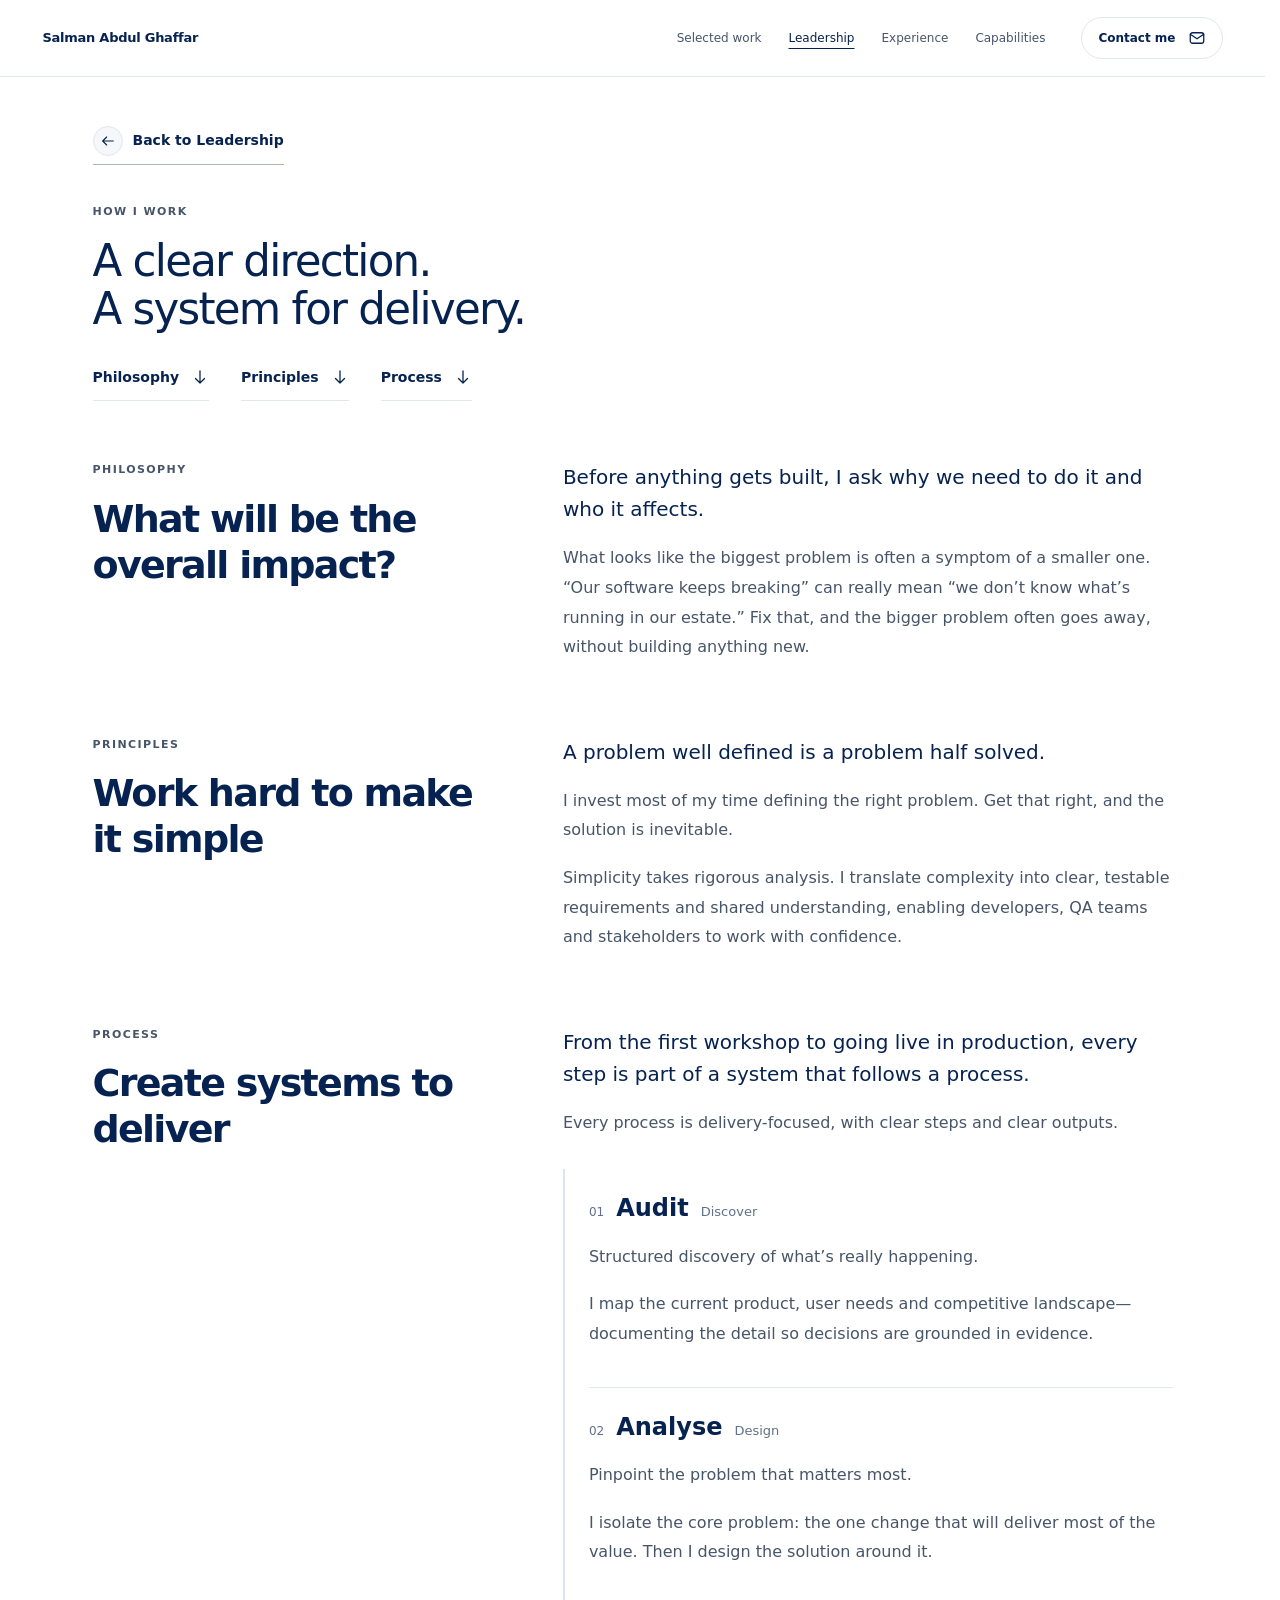
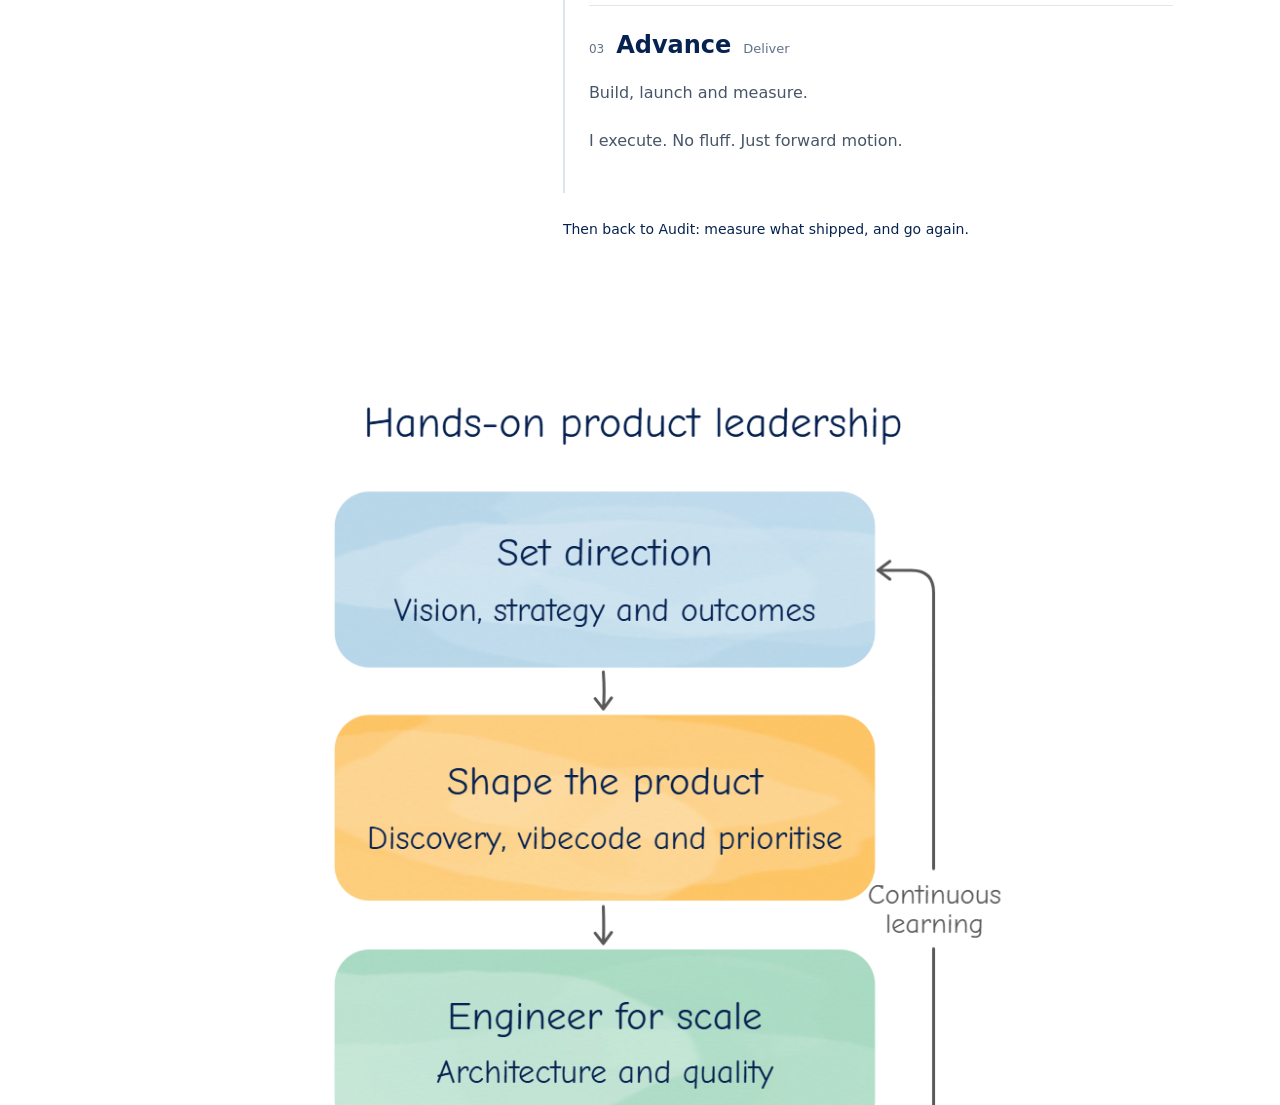
==== approach.html @ e0cc56e5 "Update shared capability diagram to approved Comic Neue Regular" ====
<!doctype html>
<html lang="en"><head>
<meta charset="utf-8"><meta name="viewport" content="width=device-width, initial-scale=1">
<title>My approach — Salman Abdul Ghaffar</title><meta name="description" content="My philosophy, principles and process for defining the right problem, making complexity clear and delivering products that work.">
<link rel="canonical" href="https://salman.prodmap.co.uk/approach.html">
<link rel="icon" href="assets/favicon.svg" type="image/svg+xml">
<meta property="og:type" content="website"><meta property="og:site_name" content="Salman Abdul Ghaffar">
<meta property="og:title" content="My approach — Salman Abdul Ghaffar"><meta property="og:description" content="My philosophy, principles and process for defining the right problem, making complexity clear and delivering products that work."><meta property="og:url" content="https://salman.prodmap.co.uk/approach.html">
<meta property="og:image" content="https://salman.prodmap.co.uk/assets/og-image.png"><meta property="og:image:alt" content="Salman Abdul Ghaffar — Product leadership">
<meta name="twitter:card" content="summary_large_image"><meta name="twitter:title" content="My approach — Salman Abdul Ghaffar"><meta name="twitter:description" content="My philosophy, principles and process for defining the right problem, making complexity clear and delivering products that work."><meta name="twitter:image" content="https://salman.prodmap.co.uk/assets/og-image.png">

<link rel="stylesheet" href="assets/styles.css"><link rel="stylesheet" href="assets/approach.css"><link rel="stylesheet" href="assets/simplify-89abace27ddd.css">
</head><body data-page="approach" data-prerendered="true">
<a class="skip-link" href="#main-content">Skip to content</a><aside class="rail" aria-label="Site navigation"><div class="header-inner"><a class="identity" href="index.html#top" aria-label="Salman Abdul Ghaffar, home"><span class="identity-name">Salman Abdul Ghaffar</span></a><nav aria-label="Main navigation"><a href="index.html#work" >Selected work</a><a href="index.html#approach" aria-current="page">Leadership</a><a href="index.html#changelog">Experience</a><a href="specs.html" >Capabilities</a></nav><a class="header-contact" href="index.html#contact">Contact me <svg class="action-icon" viewBox="0 0 24 24" fill="none" stroke="currentColor" stroke-width="1.7" stroke-linecap="round" stroke-linejoin="round" aria-hidden="true" focusable="false"><rect x="3" y="5" width="18" height="14" rx="3"/><path d="m3 7 9 6 9-6"/></svg></a><button class="menu-toggle" aria-label="Open navigation" aria-expanded="false" aria-controls="mobile-menu"><span></span><span></span></button></div><nav id="mobile-menu" class="mobile-menu" aria-label="Mobile navigation" hidden><a href="index.html#work">Selected work</a><a href="index.html#approach" aria-current="page">Leadership</a><a href="index.html#changelog">Experience</a><a href="specs.html">Capabilities</a><a href="index.html#contact">Contact</a></nav></aside>
<main id="main-content" tabindex="-1"><section class="approach-intro approach-redesign"><div class="wrap"><a class="quiet-link back-navigation" href="index.html#approach"><svg class="action-icon" viewBox="0 0 24 24" fill="none" stroke="currentColor" stroke-width="1.7" stroke-linecap="round" stroke-linejoin="round" aria-hidden="true" focusable="false"><path d="M20 12H4m6-6-6 6 6 6"/></svg> Back to Leadership</a><p class="section-label">How I work</p><h1>A clear direction.<br>A system for delivery.</h1><nav class="approach-contents" aria-label="My approach sections"><a href="#approach-philosophy">Philosophy <svg class="action-icon" viewBox="0 0 24 24" fill="none" stroke="currentColor" stroke-width="1.7" stroke-linecap="round" stroke-linejoin="round" aria-hidden="true" focusable="false"><path d="M12 4v16m-6-6 6 6 6-6"/></svg></a><a href="#approach-principles">Principles <svg class="action-icon" viewBox="0 0 24 24" fill="none" stroke="currentColor" stroke-width="1.7" stroke-linecap="round" stroke-linejoin="round" aria-hidden="true" focusable="false"><path d="M12 4v16m-6-6 6 6 6-6"/></svg></a><a href="#approach-process">Process <svg class="action-icon" viewBox="0 0 24 24" fill="none" stroke="currentColor" stroke-width="1.7" stroke-linecap="round" stroke-linejoin="round" aria-hidden="true" focusable="false"><path d="M12 4v16m-6-6 6 6 6-6"/></svg></a></nav></div></section><section class="approach-chapter" id="approach-philosophy"><div class="wrap approach-chapter-layout"><header><p class="section-label">Philosophy</p><h2>What will be the overall impact?</h2></header><div class="approach-chapter-copy"><p class="approach-chapter-lead">Before anything gets built, I ask why we need to do it and who it affects.</p><p>What looks like the biggest problem is often a symptom of a smaller one. “Our software keeps breaking” can really mean “we don’t know what’s running in our estate.” Fix that, and the bigger problem often goes away, without building anything new.</p></div></div></section><section class="approach-chapter" id="approach-principles"><div class="wrap approach-chapter-layout"><header><p class="section-label">Principles</p><h2>Work hard to make it simple</h2></header><div class="approach-chapter-copy"><p class="approach-chapter-lead">A problem well defined is a problem half solved.</p><p>I invest most of my time defining the right problem. Get that right, and the solution is inevitable.</p><p>Simplicity takes rigorous analysis. I translate complexity into clear, testable requirements and shared understanding, enabling developers, QA teams and stakeholders to work with confidence.</p></div></div></section><section class="approach-chapter" id="approach-process"><div class="wrap approach-chapter-layout"><header><p class="section-label">Process</p><h2>Create systems to deliver</h2></header><div class="approach-chapter-copy"><p class="approach-chapter-lead">From the first workshop to going live in production, every step is part of a system that follows a process.</p><p>Every process is delivery-focused, with clear steps and clear outputs.</p><div class="approach-delivery-stages"><article><div class="approach-stage-heading"><span>01</span><h3>Audit</h3><small>Discover</small></div><p>Structured discovery of what’s really happening.</p><p>I map the current product, user needs and competitive landscape—documenting the detail so decisions are grounded in evidence.</p></article><article><div class="approach-stage-heading"><span>02</span><h3>Analyse</h3><small>Design</small></div><p>Pinpoint the problem that matters most.</p><p>I isolate the core problem: the one change that will deliver most of the value. Then I design the solution around it.</p></article><article><div class="approach-stage-heading"><span>03</span><h3>Advance</h3><small>Deliver</small></div><p>Build, launch and measure.</p><p>I execute. No fluff. Just forward motion.</p></article></div><p class="approach-feedback">Then back to Audit: measure what shipped, and go again.</p></div><figure class="approach-process-visual"><button type="button" class="diagram-zoom-trigger" aria-haspopup="dialog" aria-controls="leadership-diagram-dialog" aria-label="Enlarge the product leadership diagram"><picture><source media="(max-width:640px)" srcset="assets/approach-process-mobile-approved-390-v005.png" width="780" height="1170"><img src="assets/approach-process-desktop-comic-neue-regular-v003.png" width="2200" height="1080" alt="Hands-on product leadership: set direction, shape the product, engineer for scale, deliver and evolve, with continuous learning. Responsible AI underpins every stage; human-led."></picture></button><figcaption class="diagram-zoom-hint"><svg viewBox="0 0 24 24" width="16" height="16" fill="none" stroke="currentColor" stroke-width="1.6" aria-hidden="true"><path d="M8 3H3v5m13-5h5v5M3 16v5h5m13-5v5h-5M3 3l6 6m12-6-6 6M3 21l6-6m12 6-6-6"/></svg> Click to enlarge</figcaption></figure><dialog id="leadership-diagram-dialog" class="diagram-dialog" aria-labelledby="leadership-diagram-title"><div class="diagram-dialog-heading"><h2 id="leadership-diagram-title">Hands-on product leadership</h2><button type="button" class="diagram-dialog-close" aria-label="Close enlarged diagram" autofocus>×</button></div><picture><source media="(max-width:640px)" srcset="assets/approach-process-mobile-approved-390-v005.png" width="780" height="1170"><img src="assets/approach-process-desktop-comic-neue-regular-v003.png" width="2200" height="1080" alt="Hands-on product leadership: set direction, shape the product, engineer for scale, deliver and evolve, with continuous learning. Responsible AI underpins every stage; human-led."></picture><a class="diagram-download-link" href="assets/approach-process-desktop-comic-neue-regular-v003.png" target="_blank" rel="noopener">Open original image</a></dialog></div></section><section class="approach-evidence"><div class="wrap"><div><p class="section-label">In practice</p><h2>See the decisions.<br>And what changed.</h2></div><a class="btn btn-primary" href="cases.html">Explore the case studies</a></div></section><footer><span>© 2026 Salman Abdul Ghaffar</span><a href="https://www.linkedin.com/in/pmsalman/" target="_blank" rel="noopener">LinkedIn <svg class="action-icon" viewBox="0 0 24 24" fill="none" stroke="currentColor" stroke-width="1.7" stroke-linecap="round" stroke-linejoin="round" aria-hidden="true" focusable="false"><rect x="3" y="3" width="18" height="18" rx="3"/><path d="M7 10v7m0-10v.01M11 17v-7m0 3c0-4 6-4 6 0v4"/></svg></a></footer></main><noscript><style>.reveal{opacity:1!important;transform:none!important}.career-group[hidden]{display:block!important}.career-journey-interactive button,.menu-toggle,.cs2-toggle{display:none!important}.mobile-menu[hidden]{display:block!important}</style></noscript>
<script src="content/site.js"></script><script src="assets/site-c812ef7bd107.js"></script>
</body></html>
---- assets/styles.css ----
:root{
  --bg:#FFFFFF;
  --ink:#062251;
  --brand:#043382;
  --accent:#00E676;
  --muted:#475569;
  --line:#E5E7EB;
  --soft:#F5F7FB;
  --rail:260px;
  --display:'Bricolage Grotesque', system-ui, sans-serif;
  --body:'Inter', system-ui, sans-serif;
  --mono:'JetBrains Mono', ui-monospace, monospace;
}
*{box-sizing:border-box;margin:0;padding:0}
html{scroll-behavior:smooth}
body{background:var(--bg);color:var(--ink);font-family:var(--body);font-size:16px;line-height:1.6;-webkit-font-smoothing:antialiased}
a{color:inherit;text-decoration:none}
img{max-width:100%;display:block}
.mono{font-family:var(--body);font-size:13px;font-weight:500;letter-spacing:0}   /* 2026-10-09: no code font / capitals outside numbers */

/* ---------- Rail ---------- */
.rail{position:fixed;inset:0 auto 0 0;width:var(--rail);border-right:1px solid var(--line);padding:28px 24px;display:flex;flex-direction:column;gap:28px;background:var(--bg);z-index:20}
.brand{display:flex;flex-direction:column;align-items:flex-start}
.brand-bar{display:block;width:24px;height:3px;border-radius:2px;background:var(--accent);margin-bottom:14px}
.brand-name b{display:block;font-family:var(--display);font-size:26px;font-weight:800;line-height:1.02;letter-spacing:-.02em;color:var(--ink)}
.brand-title{display:block;font-size:13px;color:var(--muted);margin-top:10px;white-space:nowrap}
.status{display:flex;align-items:flex-start;gap:8px;font-size:13px;font-weight:500;line-height:1.35;padding:8px 12px;border-radius:12px;background:#E9FFF3;color:#05603A}
.status .dot{flex:none;margin-top:5px}
.dot{width:8px;height:8px;border-radius:50%;background:var(--accent);box-shadow:0 0 0 0 rgba(0,230,118,.6);animation:pulse 2s infinite}
@keyframes pulse{70%{box-shadow:0 0 0 8px rgba(0,230,118,0)}100%{box-shadow:0 0 0 0 rgba(0,230,118,0)}}
.nav{list-style:none;display:flex;flex-direction:column;gap:2px}
.nav a{display:flex;align-items:center;gap:12px;padding:9px 12px;border-radius:10px;color:var(--muted);font-size:14px;font-weight:500;transition:background .2s,color .2s}
.nav a .n{font-family:var(--mono);font-size:11px;color:#94A3B8}
.nav a:hover{background:var(--soft);color:var(--ink)}
.nav a.active{background:var(--ink);color:#fff}
.nav a.active .n{color:var(--accent)}
.rail-foot{margin-top:auto;display:flex;flex-direction:column;gap:14px}
.socials{display:flex;gap:8px}
.socials a{width:36px;height:36px;border:1px solid var(--line);border-radius:10px;display:grid;place-items:center;font-size:12px;font-weight:600;color:var(--muted);transition:.2s}
.socials a:hover{border-color:var(--brand);color:var(--brand)}
.btn{display:inline-flex;align-items:center;justify-content:center;gap:8px;padding:12px 20px;border-radius:12px;font-weight:600;font-size:15px;transition:transform .15s,background .2s,box-shadow .2s;cursor:pointer;border:0;font-family:inherit}
.btn:active{transform:scale(.98)}
.btn-primary{background:var(--brand);color:#fff}
.btn-primary:hover{background:var(--ink)}
.btn-ghost{border:1px solid var(--line);color:var(--ink);background:#fff}
.btn-ghost:hover{border-color:var(--ink)}
.btn-accent{background:var(--accent);color:var(--ink)}
.btn-accent:hover{box-shadow:0 8px 24px rgba(0,230,118,.35)}

/* ---------- Main ---------- */
main{margin-left:var(--rail)}
section{padding:96px clamp(20px,6vw,88px);border-bottom:1px solid var(--line)}
.wrap{max-width:1080px;margin:0 auto}
.eyebrow{display:flex;align-items:center;gap:10px;color:var(--brand);margin-bottom:16px}
.eyebrow::before{content:"";width:24px;height:2px;background:var(--accent)}
h2{font-family:var(--display);font-weight:700;font-size:clamp(32px,4.2vw,52px);line-height:1.05;letter-spacing:-.02em;max-width:18ch}
.lede{color:var(--muted);font-size:18px;max-width:58ch;margin-top:16px}
.hl{background:linear-gradient(var(--accent),var(--accent)) left bottom/100% 4px no-repeat;padding-bottom:2px}
.tags{display:flex;gap:6px;flex-wrap:wrap}
.tags span{font-size:12px;padding:4px 10px;border-radius:999px;background:var(--soft);color:var(--brand);font-weight:500}

/* ---------- Intro ---------- */
.hero{padding-top:72px;padding-bottom:48px;position:relative;overflow:hidden}
.hero + section{padding-top:64px}
.hero-grid{position:relative;display:grid;grid-template-columns:1.25fr 1fr;gap:56px;align-items:center}
.release{display:inline-flex;align-items:center;gap:10px;border:1px solid var(--line);background:#fff;border-radius:999px;padding:6px 14px 6px 6px;font-size:13px;color:var(--muted);margin-bottom:28px}
.release .tag{background:var(--ink);color:var(--accent);font-family:var(--mono);font-size:11px;padding:3px 8px;border-radius:999px}
.focus{display:flex;flex-wrap:wrap;gap:6px 0;color:var(--brand);margin-bottom:20px;font-family:var(--body);font-size:15px;font-weight:500;letter-spacing:0;text-transform:none}
.focus span:not(:last-child)::after{content:"·";margin:0 10px;color:var(--accent);font-weight:700}
.hero h1{font-family:var(--display);font-weight:600;font-size:clamp(30px,3.4vw,46px);line-height:1.12;letter-spacing:-.02em}
.hero-link{font-weight:600;font-size:16px;color:var(--brand);border-bottom:2px solid var(--accent);padding-bottom:3px;transition:color .2s}
.hero-link:hover{color:var(--ink)}
.hero h1 .soft{color:var(--brand)}
.hero p.sub{font-size:19px;color:var(--muted);margin:24px 0 24px;max-width:46ch}
.hero .tags{margin-bottom:32px}
.cta-row{display:flex;gap:12px;flex-wrap:wrap}

.spec{background:#fff;border:1px solid var(--line);border-radius:20px;box-shadow:0 24px 60px -24px rgba(6,34,81,.25);position:relative}
.spec-top{border-radius:20px 20px 0 0;display:flex;align-items:center;gap:6px;padding:12px 16px;border-bottom:1px solid var(--line);background:var(--soft)}
.spec-top i{width:10px;height:10px;border-radius:50%;background:#CBD5E1}
.spec-top span{margin-left:10px;color:var(--muted)}
.spec-photo{height:220px;background:repeating-linear-gradient(135deg,#EEF2F8 0 12px,#F7F9FC 12px 24px);display:grid;place-items:center;color:#94A3B8;font-size:13px;overflow:hidden}
.spec-photo{position:relative}
.spec-photo img{position:absolute;inset:0;width:100%;height:100%;object-fit:cover;object-position:center 22%}
.spec dl{padding:8px 20px 4px}
.spec dl div{display:grid;grid-template-columns:110px 1fr;gap:12px;padding:11px 0;border-bottom:1px dashed var(--line);font-size:14px}
.spec dl div:last-child{border:0}
.spec dt{color:var(--muted)}
.spec dd{font-weight:500}
.hero-main h1{max-width:22ch}
.kpi-row{display:grid;grid-template-columns:repeat(4,1fr);margin-top:48px;border-top:1px solid var(--line);border-bottom:1px solid var(--line)}
.kpi{padding:26px 24px 24px}
.kpi:first-child{padding-left:0}
.kpi+.kpi{border-left:1px solid var(--line)}
.kpi b{display:block;font-family:var(--display);font-size:42px;font-weight:600;line-height:1;letter-spacing:-.02em;margin-bottom:8px}
.kpi span{font-size:14px;color:var(--muted);line-height:1.35;display:block;max-width:20ch}
a.kpi{display:block;color:inherit;text-decoration:none;transition:background .2s}
a.kpi b{transition:color .2s}
a.kpi:hover b,a.kpi:focus-visible b{color:var(--brand)}
@media (max-width:860px){
  .kpi-row{grid-template-columns:1fr 1fr}
  .kpi,.kpi:first-child{padding:22px 16px}
  .kpi+.kpi{border-left:0}
  .kpi:nth-child(2n){border-left:1px solid var(--line)}
  .kpi:nth-child(n+3){border-top:1px solid var(--line)}
}
.sticky-note{position:absolute;right:-14px;top:-84px;transform:rotate(4deg);background:var(--accent);color:var(--ink);padding:12px 14px;border-radius:6px;width:170px;font-size:13px;font-weight:500;line-height:1.35;box-shadow:0 10px 24px -8px rgba(6,34,81,.35)}
.sticky-note small{display:block;font-family:var(--mono);font-size:10px;letter-spacing:.06em;text-transform:uppercase;margin-bottom:4px;opacity:.75}

.logos{position:relative;margin-top:72px;padding-top:28px;border-top:1px solid var(--line);display:flex;align-items:baseline;gap:28px;flex-wrap:wrap}
.logos .mono{color:var(--muted);white-space:nowrap}
.track{display:flex;flex-wrap:wrap;gap:12px 36px}
.track span{font-family:var(--display);font-weight:600;font-size:19px;color:#94A3B8;white-space:nowrap}
@keyframes scroll{to{transform:translateX(-50%)}}

/* ---------- Case cards ---------- */
.cases{display:grid;grid-template-columns:repeat(2,1fr);gap:20px;margin-top:48px}
.case{border:1px solid var(--line);border-radius:20px;padding:28px;background:#fff;display:flex;flex-direction:column;gap:16px;transition:transform .25s,box-shadow .25s,border-color .25s;position:relative}
.case:hover{transform:translateY(-4px);box-shadow:0 24px 48px -28px rgba(6,34,81,.35);border-color:#CBD5E1}
.case.feature{grid-column:1 / -1;display:grid;grid-template-columns:1.1fr 1fr;gap:40px}
.case h3{font-family:var(--display);font-size:26px;line-height:1.15;letter-spacing:-.01em}
.case.feature h3{font-size:34px}
.case p{color:var(--muted);font-size:15px}
.meta{color:var(--muted)}
.pbo{display:grid;gap:10px;font-size:14px}
.pbo div{display:grid;grid-template-columns:76px 1fr;gap:10px}
.pbo b{font-size:13px;font-weight:600;color:var(--brand);padding-top:2px}
.metric{display:flex;align-items:baseline;gap:10px;margin-top:auto}
.metric b{font-family:var(--display);font-size:44px;line-height:1;color:var(--brand)}
.feature .metric b{font-size:56px;font-weight:600}
.metric span{font-size:14px;color:var(--muted)}
.chart{background:var(--soft);border-radius:16px;padding:20px;display:flex;flex-direction:column;gap:12px}
.chart .mono{color:var(--muted)}
.chart .metric{margin-top:4px}
.more{font-weight:600;font-size:14px;color:var(--brand);display:inline-flex;gap:6px;align-items:center}
.more::after{content:"→";transition:transform .2s}
.case:hover .more::after{transform:translateX(4px)}
.case .stretch::before{content:"";position:absolute;inset:0;border-radius:20px}

/* ---------- Changelog ---------- */
.log{margin-top:48px}
.entry{display:grid;grid-template-columns:180px 1fr;gap:40px;padding:32px 0;border-top:1px solid var(--line)}
.ver{display:flex;flex-direction:column;gap:6px}
.ver b{font-family:var(--mono);font-size:14px;font-weight:500;background:var(--soft);color:var(--brand);padding:4px 10px;border-radius:8px;width:max-content}
.entry.current .ver b{background:var(--ink);color:var(--accent)}
.ver span{font-size:13px;color:var(--muted)}
.entry h3{font-family:var(--display);font-size:24px;line-height:1.2}
.entry h3 small{font-family:var(--body);font-weight:500;font-size:15px;color:var(--muted)}
.changes{list-style:none;margin-top:14px;display:grid;gap:8px}
.changes li{display:grid;grid-template-columns:88px 1fr;gap:12px;font-size:15px;color:var(--muted)}
.chip{font-size:12px;font-weight:500;padding:3px 8px;border-radius:6px;height:max-content;text-align:center;margin-top:2px}
.c-add{background:#E9FFF3;color:#05603A}
.c-imp{background:#EAF0FB;color:var(--brand)}
.c-fix{background:#FFF4E5;color:#8A4B00}
details.more-changes summary{list-style:none;cursor:pointer;margin-top:10px;font-size:14px;font-weight:600;color:var(--brand);display:inline-flex;align-items:center;gap:6px}
details.more-changes summary::-webkit-details-marker{display:none}
details.more-changes summary::after{content:"+";font-family:var(--mono)}
details.more-changes[open] summary::after{content:"−"}
details.more-changes[open] summary .lbl-more{display:none}
details.more-changes:not([open]) summary .lbl-less{display:none}

.ver .contract{font-size:11px;color:var(--muted);border:1px solid var(--line);border-radius:6px;padding:1px 7px;width:max-content}
.entry-head{display:flex;gap:14px;align-items:center}
.co-logo{width:44px;height:44px;border-radius:10px;border:1px solid var(--line);object-fit:contain;background:#fff;flex:none}
.co-initials{display:grid;place-items:center;font-family:var(--display);font-weight:600;font-size:14px;color:var(--brand);background:var(--soft)}
.entry-head h3{font-size:21px;font-weight:600}
.entry-head .co{display:block;font-size:14px;color:var(--muted);margin-top:2px}
.wins{list-style:disc;padding-left:20px;margin-top:14px;display:grid;gap:6px;color:var(--muted);font-size:15px}
.wins li::marker{color:var(--line)}
.wins li.sub{list-style:none;margin:12px 0 0 -20px;font-weight:600;color:var(--ink)}
.entry .highlight{margin-top:12px;font-size:15px;color:var(--muted);line-height:1.6}
.entry-links{margin-top:12px;display:flex;gap:8px 20px;flex-wrap:wrap;font-size:14px}
.older{margin-top:28px}
.older>summary{list-style:none;cursor:pointer;display:inline-flex}
.older>summary::-webkit-details-marker{display:none}
.older[open] .lbl-more,.older:not([open]) .lbl-less{display:none}
.phase{margin:40px 0 0;font-family:var(--display);font-size:18px;font-weight:600}
.phase b{color:var(--brand);margin-right:6px}

/* ---------- Case study page v2 ---------- */
.cs2-head{padding-top:56px;padding-bottom:40px;border-bottom:0}
.cs2-label{display:inline-block;font-size:13px;font-weight:600;color:var(--brand)}
.cs2-head h1{font-family:var(--display);font-weight:600;font-size:clamp(30px,3.6vw,46px);line-height:1.1;letter-spacing:-.02em;max-width:24ch;margin:12px 0 22px}
.cs2-co{display:flex;align-items:center;gap:14px;margin-bottom:32px}
.cs2-co img{width:48px;height:48px;border-radius:12px;border:1px solid var(--line);object-fit:contain;background:#fff}
.cs2-co b{display:block;font-size:16px}
.cs2-co span{font-size:14px;color:var(--muted)}
.cs2-hero{display:grid;grid-template-columns:repeat(auto-fit,minmax(0,1fr));background:#EEF2FB;border-radius:24px;overflow:hidden}
.cs2-hero div{padding:30px 34px}
.cs2-hero div+div{border-left:1px solid rgba(4,51,130,.15)}
.cs2-hero b{display:block;font-family:var(--display);font-weight:600;font-size:clamp(48px,6vw,76px);line-height:.95;letter-spacing:-.03em;color:var(--brand)}
.cs2-hero p{margin-top:10px;font-size:17px;color:var(--ink)}
.cs2-facts{display:grid;grid-template-columns:repeat(4,1fr);gap:14px;margin-top:14px}
.cs2-facts div{border:1px solid var(--line);border-radius:18px;padding:20px 22px;display:flex;flex-direction:column;gap:6px}
.cs2-facts b{font-family:var(--display);font-weight:600;font-size:26px;line-height:1.1}
.cs2-facts span{font-size:14px;color:var(--muted);line-height:1.4}
.cs2-partners{margin-top:14px;border:1px solid var(--line);border-radius:20px;padding:20px 24px}
.cs2-plist{display:flex;flex-wrap:wrap;gap:14px 32px;margin-top:14px}
.cs2-plist .pp{display:flex;align-items:center;gap:10px}
.cs2-plist img,.cs2-plist i{width:40px;height:40px;border-radius:10px;border:1px solid var(--line);object-fit:contain;background:#fff;display:grid;place-items:center;font-style:normal;font-size:12px;font-weight:700;color:var(--ink)}
.cs2-plist b{font-size:15px;font-weight:600}
.cs2-plist i.rec{background:#EEF2FB;border-color:transparent;color:var(--brand)}
.cs2-plist i.rec .sp-ico{width:20px;height:20px}
.cs2-quote{margin-top:40px;padding:36px 40px;border:1px solid var(--line);border-radius:24px;position:relative}
.cs2-quote::before{content:"“";position:absolute;top:18px;left:36px;font-family:var(--display);font-size:56px;line-height:1;color:var(--brand);opacity:.35}
.cs2-quote blockquote{margin-top:24px;font-family:var(--display);font-weight:500;font-size:clamp(19px,2vw,23px);line-height:1.5;color:var(--ink)}
.cs2-quote figcaption{margin-top:16px;font-size:14px;color:var(--muted)}
.cs2-quote figcaption b{color:var(--ink)}
.cs2-quote figcaption small{font-size:12px}
.cs2-story-sec{padding-top:8px}
.cs2-story-head{display:flex;flex-wrap:wrap;justify-content:space-between;align-items:center;gap:16px}
.cs2-story-head h2{font-size:28px}
.cs2-toggle{min-height:46px;padding:0 20px;border-radius:999px;border:1px solid var(--ink);background:#fff;color:var(--ink);font:600 14px/1 var(--body);cursor:pointer;display:inline-flex;align-items:center;gap:10px;transition:background .15s,color .15s}
.cs2-toggle:hover{background:var(--ink);color:#fff}
.cs2-toggle svg{transition:transform .3s}
.cs2-toggle[aria-expanded="true"] svg{transform:rotate(180deg)}
.cs2-toggle[aria-expanded="true"] .lbl-more,.cs2-toggle[aria-expanded="false"] .lbl-less{display:none}
.cs2-story{display:grid;grid-template-rows:0fr;transition:grid-template-rows .4s ease}
.cs2-story>div{overflow:hidden}
.cs2-story.is-open{grid-template-rows:1fr}
.cs2-steps{padding-top:24px;columns:2;column-gap:16px}
.cs2-step{border:1px solid var(--line);border-radius:22px;padding:26px 28px;display:flex;flex-direction:column;gap:10px;break-inside:avoid;margin-bottom:16px}
.cs2-step.wide{grid-column:1 / -1}
.cs2-ic{width:46px;height:46px;border-radius:50%;background:#EEF2FB;color:var(--brand);display:grid;place-items:center}
.cs2-ic .sp-ico{width:22px;height:22px}
.cs2-step h3{font-family:var(--display);font-size:21px;font-weight:600;margin-top:4px}
.cs2-step p{font-size:16px;line-height:1.65;color:var(--muted)}
.cs2-step .cs-list{font-size:16px}
.cs-table{width:100%;border-collapse:collapse;font-size:15px;margin-top:6px}
.cs-table th{text-align:left;font-size:12.5px;font-weight:600;color:var(--muted);padding:0 0 8px;border-bottom:1px solid var(--line)}
.cs-table td{padding:10px 0;border-bottom:1px solid var(--line);color:var(--ink)}
.cs-table th:last-child,.cs-table td:last-child{text-align:right;white-space:nowrap;padding-left:16px}
.cs-table td:last-child{font-weight:600;color:var(--brand)}
.cs2-step p.cs-note{font-size:13px;line-height:1.5}
@media (max-width:1100px){.cs2-facts{grid-template-columns:repeat(2,1fr)}}
@media (max-width:860px){
  .cs2-hero{grid-template-columns:1fr}
  .cs2-steps{columns:1}
  .cs2-hero div+div{border-left:0;border-top:1px solid rgba(4,51,130,.15)}
  .cs2-hero div{padding:24px 26px}
  .cs2-quote{padding:30px 24px}
}
@media (prefers-reduced-motion:reduce){.cs2-story,.cs2-toggle svg{transition:none}}

/* ---------- Specs page (specs.html) ---------- */
.sp-head{padding-top:64px;padding-bottom:24px;border-bottom:0}
.sp-title{font-family:var(--display);font-weight:600;font-size:clamp(32px,3.6vw,48px);line-height:1.08;letter-spacing:-.02em}
.sp-sec{padding-top:40px;padding-bottom:56px}
.sp-sec.sp-first{padding-top:8px}
.sp-h{font-family:var(--display);font-size:24px;font-weight:600;margin-bottom:24px;display:flex;align-items:baseline;gap:12px;max-width:none}
.sp-intro{color:var(--muted);font-size:16px;margin:-12px 0 24px}
.sp-h small{font-family:var(--body);font-size:14px;font-weight:400;color:var(--muted)}
.sp-ico{width:22px;height:22px;color:var(--brand);flex:none}
/* capability map */
.cap-map{position:relative;display:grid;grid-template-columns:1fr 1fr;gap:16px}
.cap{background:#fff;border:1px solid var(--line);border-radius:18px;padding:26px 28px;min-height:220px}
.cap:nth-child(odd){padding-right:96px}
.cap:nth-child(even){padding-left:96px}
.cap h3{display:flex;align-items:center;gap:10px;font-family:var(--display);font-size:18px;font-weight:600;margin-bottom:14px}
.cap ul{list-style:none;display:grid;gap:7px}
.cap li{font-size:14px;color:var(--muted);line-height:1.45}
.cap-core{position:absolute;left:50%;top:50%;transform:translate(-50%,-50%);width:150px;height:150px;border-radius:50%;background:#fff;border:1px solid var(--line);box-shadow:0 0 0 12px var(--bg);display:grid;place-items:center;text-align:center;padding:16px}
.cap-core span{font-family:var(--display);font-weight:600;font-size:15px;line-height:1.25;color:var(--ink)}
.cap-core span::after{content:"";display:block;width:22px;height:3px;border-radius:2px;background:var(--accent);margin:10px auto 0}
/* tools */
.tool-group{margin-bottom:26px}
.tool-group h3{font-size:14px;font-weight:600;color:var(--muted);margin-bottom:12px}
.tool-grid{display:grid;grid-template-columns:repeat(auto-fill,minmax(150px,1fr));gap:10px}
.tool{display:flex;align-items:center;gap:10px;height:52px;padding:0 14px;background:#fff;border:1px solid var(--line);border-radius:12px}
.tool-ico{width:22px;height:22px;flex:none;background:var(--ink);-webkit-mask:var(--ico) center/contain no-repeat;mask:var(--ico) center/contain no-repeat}
.tool-init{background:var(--soft);-webkit-mask:none;mask:none;border-radius:6px;display:grid;place-items:center;font-size:9px;font-weight:700;color:var(--ink);letter-spacing:.02em}
.tool-name{font-size:14px;font-weight:500;color:var(--ink);line-height:1.2}
/* sectors */
.sector-grid{display:grid;grid-template-columns:repeat(4,1fr);gap:16px}
.sector{background:#fff;border:1px solid var(--line);border-radius:18px;padding:24px}
.sector h3{font-family:var(--display);font-size:16px;font-weight:600;line-height:1.3;margin:14px 0 10px}
.sector ul{list-style:none;display:grid;gap:6px}
.sector li{font-size:14px;color:var(--muted);line-height:1.45}
/* credentials */
.cred-edu{display:grid;grid-template-columns:1fr 1fr;gap:16px;align-items:start}
.edu-card{background:#fff;border:1px solid var(--line);border-radius:16px;padding:18px 20px}
.edu-top{display:flex;gap:16px;align-items:center}
.edu-result{display:inline-block;margin-top:6px;font-size:12.5px;font-weight:500;color:var(--brand);background:var(--soft);border-radius:999px;padding:2px 10px}
.edu-mods{margin-top:14px;border-top:1px solid var(--line);padding-top:12px}
.edu-mods summary{cursor:pointer;font-size:13px;font-weight:500;color:var(--brand);list-style:none}
.edu-mods summary::-webkit-details-marker{display:none}
.edu-mods summary::after{content:" +"}
.edu-mods[open] summary::after{content:" −"}
.edu-mods dl{margin-top:12px}
.edu-mods dt{font-size:12.5px;font-weight:600;color:var(--ink)}
.edu-mods dd{font-size:13px;color:var(--muted);line-height:1.45;margin:2px 0 12px}
.edu-mods dd:last-child{margin-bottom:0}
.edu-card img{width:52px;height:52px;object-fit:contain;border:1px solid var(--line);border-radius:10px;background:#fff;flex:none}
.edu-card h3{font-size:16px;font-weight:600}
.edu-card p{font-size:14px;color:var(--muted)}
.badge-row{display:grid;grid-template-columns:repeat(6,1fr);gap:28px 16px;margin-bottom:36px}
.badge{display:flex;flex-direction:column;align-items:center;gap:12px;text-align:center}
.badge-frame{width:104px;height:104px;border-radius:50%;background:#fff;border:1px solid var(--line);display:grid;place-items:center;padding:14px;flex:none}
.badge-frame img{width:100%;height:100%;object-fit:contain}
.badge-ico{width:52px;height:52px;background:var(--c);-webkit-mask:var(--ico) center/contain no-repeat;mask:var(--ico) center/contain no-repeat}
.badge figcaption{font-size:12px;color:var(--muted);line-height:1.4;max-width:15ch}
.cert-cols{display:grid;grid-template-columns:repeat(3,1fr);gap:24px;border-top:1px solid var(--line);padding-top:22px}
.cert-cols h3{font-size:14px;font-weight:600;color:var(--muted);margin-bottom:10px}
.cert-cols ul{list-style:none;display:grid;gap:7px}
.cert-cols li{font-size:14px;color:var(--ink)}
@media (max-width:1100px){
  .sector-grid{grid-template-columns:1fr 1fr}
  .badge-row{grid-template-columns:repeat(4,1fr)}
}
@media (max-width:860px){
  .cap-map,.cred-edu,.cert-cols{grid-template-columns:1fr}
  .cap,.cap:nth-child(odd),.cap:nth-child(even){padding:22px;min-height:0}
  .cap-core{position:static;transform:none;margin:0 auto;order:-1;width:130px;height:130px;box-shadow:none}
  .sector-grid{grid-template-columns:1fr}
  .badge-row{grid-template-columns:repeat(3,1fr)}
}
/* ---------- Writing ---------- */
.writing{margin-top:48px;display:grid;grid-template-columns:repeat(3,1fr);gap:20px}
.post{border:1px solid var(--line);border-radius:20px;padding:24px;display:flex;flex-direction:column;gap:10px;transition:border-color .2s,transform .2s;position:relative}
.post:hover{border-color:var(--brand);transform:translateY(-3px)}
.post .type{font-size:12px;font-weight:500;padding:3px 8px;border-radius:6px;background:var(--soft);color:var(--brand);width:max-content}
.post .type.t-article{background:#E9FFF3;color:#05603A}
.post h4{font-family:var(--display);font-size:20px;line-height:1.2}
.post p{font-size:14px;color:var(--muted)}
.post .src{margin-top:auto;font-size:13px;color:var(--muted);display:flex;justify-content:space-between}

/* ---------- Backlog sections ---------- */
/* ---------- How I work (PPP frame around the AAA loop) ---------- */
.method{margin-top:48px;border:2px solid var(--ink);border-radius:24px;overflow:hidden}
.ppp{display:grid;grid-template-columns:repeat(3,1fr);background:var(--ink);color:#fff}
.ppp-item{padding:28px;border-right:1px solid rgba(255,255,255,.12)}
.ppp-item:last-child{border:0}
.ppp-item .mono{color:var(--accent)}
.ppp-item h4{font-family:var(--display);font-size:22px;line-height:1.2;margin:8px 0 8px}
.ppp-item p{font-size:14px;color:#B6C2DA}
.ppp-item .rm-btn{color:var(--accent)}
.aaa{background:var(--soft);padding:28px}
.stages{display:grid;grid-template-columns:repeat(3,1fr);gap:16px}
.stage{background:#fff;border:1px solid var(--line);border-radius:16px;display:flex;flex-direction:column;transition:border-color .2s,box-shadow .2s}
.stage:hover{border-color:#CBD5E1;box-shadow:0 16px 32px -24px rgba(6,34,81,.35)}
.stage-body{padding:24px;flex:1}
.stage h4{font-family:var(--display);font-size:26px;margin-bottom:6px}
.stage p{font-size:15px;color:var(--muted)}
.stage-d{border-top:1px solid var(--line);padding:12px 24px;color:var(--brand)}
.stage-d::before{content:"→ ";color:var(--accent);font-weight:700}
.loop{margin-top:18px;text-align:center;color:var(--muted);font-size:15px}
.loop b{color:var(--brand);font-size:18px;font-weight:600;margin-right:4px}
.rm-btn{background:none;border:0;padding:0;font:inherit;font-size:13px;font-weight:600;color:var(--brand);cursor:pointer;white-space:nowrap}
.rm-btn:hover{text-decoration:underline}
.rm-btn[hidden]{display:none}
.rm-more p{margin-top:8px}
.rm-close{margin-top:8px}
.matrix{margin-top:48px;display:grid;grid-template-columns:repeat(3,1fr);gap:20px}
.group{border:1px solid var(--line);border-radius:20px;padding:24px}
.group h4{font-family:var(--display);font-size:20px;margin-bottom:4px}
.group p{font-size:13px;color:var(--muted);margin-bottom:16px}
.skill{display:flex;justify-content:space-between;align-items:center;font-size:14px;padding:8px 0;border-top:1px dashed var(--line)}
.lvl{display:flex;gap:3px}
.lvl i{width:14px;height:6px;border-radius:2px;background:var(--line)}
.lvl i.on{background:var(--brand)}
.reviews{margin-top:48px;display:grid;grid-template-columns:repeat(3,1fr);gap:20px;align-items:stretch}
.review{background:var(--soft);border-radius:20px;padding:28px;display:flex;flex-direction:column;gap:20px;position:relative}
.review::before{content:"“";position:absolute;top:2px;left:24px;font-family:var(--display);font-size:48px;line-height:1;color:var(--brand);opacity:.35}
.review .pull{font-family:var(--body);font-size:18px;line-height:1.55;font-weight:400;color:#334155;margin-top:18px}
.review .rev-full{margin-top:auto}
.who{display:flex;align-items:center;gap:12px}
.who i{width:40px;height:40px;border-radius:50%;background:#D7DEEA;display:grid;place-items:center;font-style:normal;font-weight:600;font-size:13px;color:var(--brand);flex:none}
.who b{display:block;font-size:14px}
.who span{display:block;font-size:13px;color:var(--muted);line-height:1.35}
.who small{display:block;font-size:13px;color:var(--muted);margin-top:2px}
.rev-full summary,.rev-all>summary{list-style:none;cursor:pointer}
.rev-full summary::-webkit-details-marker,.rev-all>summary::-webkit-details-marker{display:none}
.rev-full summary{font-size:13px;font-weight:600;color:var(--brand)}
.rev-full summary::after{content:" +";font-family:var(--mono)}
.rev-full[open] summary::after{content:" −"}
.rev-full p{font-size:14px;color:var(--muted);margin-top:10px;line-height:1.6}
.rev-full[open] .lbl-more,.rev-full:not([open]) .lbl-less,.rev-all[open] .lbl-more,.rev-all:not([open]) .lbl-less{display:none}
.rev-all{margin-top:28px}
.rev-all>summary{display:inline-flex}
.rev-grid{margin-top:24px;display:grid;grid-template-columns:repeat(2,1fr);gap:16px;align-items:start}
.rev-card{border:1px solid var(--line);border-radius:16px;padding:22px;display:flex;flex-direction:column;gap:14px}
.rev-body p{font-size:14px;color:var(--muted);line-height:1.6}
.rev-body .rm-more p{margin-top:8px}
.rev-source{margin-top:20px;font-size:14px;color:var(--muted)}
.board{margin-top:48px;display:grid;grid-template-columns:repeat(3,1fr);gap:20px}
.col{background:var(--soft);border-radius:20px;padding:16px}
.col-h{padding:6px 8px 14px}
.col-h b{font-family:var(--display);font-size:18px}
.ticket{background:#fff;border:1px solid var(--line);border-radius:14px;padding:16px;margin-bottom:10px;font-size:14px}
.ticket .mono{color:var(--muted);font-size:12px;margin-bottom:6px;display:block}
.ticket b{font-weight:600;display:block;margin-bottom:2px}
.ticket p{color:var(--muted);font-size:13px}

/* ---------- Contact ---------- */
.contact{border:0}
.cta-card{background:var(--ink);color:#fff;border-radius:28px;padding:clamp(32px,6vw,72px);position:relative;overflow:hidden;display:grid;grid-template-columns:1.4fr 1fr;gap:40px;align-items:end}
.cta-card::after{content:"";position:absolute;width:420px;height:420px;border-radius:50%;border:80px solid var(--accent);opacity:.12;right:-140px;top:-160px}
.cta-card h2{color:#fff;max-width:14ch}
.cta-loc{color:#B6C2DA;font-size:14px;margin-top:12px;display:flex;align-items:center;gap:8px}
.cta-loc::before{content:"";width:8px;height:8px;border-radius:50%;background:var(--accent);flex:none}
.cta-photo{width:96px;height:96px;border-radius:50%;object-fit:cover;object-position:center 22%;border:3px solid var(--accent);margin-bottom:24px;background:#fff}
.cta-card .lede{color:#B6C2DA}
.cta-card .eyebrow{color:var(--accent)}
.cta-list{display:grid;gap:10px;position:relative;z-index:1}
.cta-list a{display:flex;justify-content:space-between;align-items:center;padding:16px 20px;border:1px solid rgba(255,255,255,.14);border-radius:14px;font-size:15px;transition:.2s}
.cta-list a:hover{background:rgba(255,255,255,.06);border-color:var(--accent)}
.cta-list a span{color:#B6C2DA;font-size:13px}
footer{padding:28px clamp(20px,6vw,88px);display:flex;justify-content:space-between;color:var(--muted);font-size:13px;flex-wrap:wrap;gap:12px}

/* ---------- Case study page ---------- */
.cs-head{padding-top:56px}
.back{display:inline-flex;gap:8px;align-items:center;font-size:14px;font-weight:600;color:var(--muted);margin-bottom:40px}
.back:hover{color:var(--brand)}
.cs-head h1{font-family:var(--display);font-weight:800;font-size:clamp(36px,5vw,64px);line-height:1.02;letter-spacing:-.03em;max-width:20ch;margin:16px 0 20px}
.cs-facts{display:flex;gap:32px;flex-wrap:wrap;margin-top:28px;font-size:14px}
.cs-facts div span{display:block;color:var(--muted);font-size:12px}
.cs-results{display:grid;grid-template-columns:repeat(auto-fit,minmax(180px,1fr));gap:0;margin-top:40px;background:var(--ink);border-radius:20px;overflow:hidden}
.cs-results div{padding:24px 28px;border-right:1px solid rgba(255,255,255,.1)}
.cs-results div:last-child{border:0}
.cs-results b{display:block;font-family:var(--display);font-size:44px;line-height:1;color:var(--accent)}
.cs-results span{color:#B6C2DA;font-size:14px}
.cs-tldr{display:grid;gap:14px;margin-top:40px;padding:28px;border:1px solid var(--line);border-radius:20px;background:var(--soft)}
.cs-tldr div{display:grid;grid-template-columns:100px 1fr;gap:16px;font-size:16px}
.cs-tldr b{font-size:13px;font-weight:600;color:var(--brand);padding-top:4px}
.cs-body{max-width:720px}
.cs-block{padding:40px 0;border-top:1px solid var(--line)}
.cs-block:first-child{border-top:0;padding-top:0}
.cs-block h3{font-family:var(--display);font-size:28px;margin-bottom:12px}
.cs-block p{font-size:17px;color:var(--muted);line-height:1.7}
.cs-block p + p{margin-top:14px}
.all-cases{margin-top:28px}
.cs-list{margin:14px 0 0;padding-left:22px;display:grid;gap:10px;font-size:17px;color:var(--muted);line-height:1.7}
.cs-list b{color:var(--ink);font-weight:600}
.cs-nav{margin-top:14px}
.cs-source{margin-top:14px;padding:16px 20px;border-left:3px solid var(--line);background:var(--soft);border-radius:0;font-style:italic}
.cs-source span{display:block;font-style:normal;font-size:12px;font-weight:600;color:var(--brand);margin-bottom:6px}
.inline-link{color:var(--brand);font-weight:600;white-space:nowrap}
.inline-link:hover{text-decoration:underline}
.cs-block img{border-radius:16px;border:1px solid var(--line);margin-top:20px}
.cs-next{display:flex;justify-content:space-between;align-items:center;gap:20px;padding:28px 32px;border:1px solid var(--line);border-radius:20px;transition:border-color .2s}
.cs-next:hover{border-color:var(--brand)}
.cs-next b{font-family:var(--display);font-size:24px;display:block}
.cs-quote{margin-top:16px;padding:32px;border-radius:20px;background:var(--soft);border-left:0;position:relative}
.cs-quote::before{content:"“";position:absolute;top:-6px;left:24px;font-family:var(--display);font-size:72px;line-height:1;color:var(--accent)}
.cs-quote blockquote{font-size:17px;line-height:1.65;color:var(--ink);margin-top:20px}
.cs-quote figcaption{margin-top:18px;display:flex;flex-direction:column;gap:2px;font-size:14px}
.cs-quote figcaption span{color:var(--muted)}
.cs-quote figcaption small{color:var(--muted);font-size:13px;margin-top:4px}
.feature-results{list-style:none;display:grid;gap:0;margin-top:8px}
.feature-results li{display:flex;align-items:baseline;gap:12px;padding:12px 0;border-top:1px solid var(--line)}
.feature-results b{font-family:var(--display);font-size:24px;font-weight:600;color:var(--ink);min-width:84px}
.feature-results span{color:var(--muted);font-size:14px}
.cs-pending{color:var(--muted);font-size:15px;padding:24px;border:1px dashed var(--line);border-radius:16px}

/* ---------- Reveal ---------- */
.reveal{opacity:0;transform:translateY(16px);transition:opacity .6s ease,transform .6s ease}
.reveal.in{opacity:1;transform:none}
@media (prefers-reduced-motion:reduce){*{animation:none!important;transition:none!important}.reveal{opacity:1;transform:none}html{scroll-behavior:auto}}

/* ---------- Responsive ---------- */
@media (max-width:1100px){
  .hero-grid{grid-template-columns:1fr}
  .sticky-note{right:16px}
  .case.feature{grid-template-columns:1fr}
  .matrix,.reviews,.writing{grid-template-columns:1fr 1fr}
  .cta-card{grid-template-columns:1fr}
}
@media (max-width:860px){
  :root{--rail:0px}
  .rail{position:sticky;top:0;width:100%;height:auto;flex-direction:row;align-items:center;padding:12px 16px;gap:16px;border-right:0;border-bottom:1px solid var(--line);background:rgba(255,255,255,.92);backdrop-filter:blur(10px)}
  .brand-bar,.brand-title,.status,.rail-foot{display:none}
  .brand{flex:none}
  .brand-name b{font-size:15px;white-space:nowrap}
  .nav{flex-direction:row;overflow-x:auto;scrollbar-width:none;gap:4px}
  .nav::-webkit-scrollbar{display:none}
  .nav a{white-space:nowrap;padding:7px 10px;font-size:13px}
  .nav a .n{display:none}
  section{padding:64px 16px}
  .cases,.matrix,.reviews,.board,.writing,.ppp,.stages,.rev-grid{grid-template-columns:1fr}
  .ppp-item{border-right:0;border-bottom:1px solid rgba(255,255,255,.12);padding:22px}
  .aaa{padding:16px}
  .entry{grid-template-columns:1fr;gap:12px}
  .changes li{grid-template-columns:1fr;gap:4px}
  .chip{width:max-content}
  .sticky-note{position:relative;right:auto;top:auto;transform:rotate(-2deg);margin:-20px 0 0 16px}
  .cs-tldr div{grid-template-columns:1fr;gap:4px}
  .cs-results div{border-right:0;border-bottom:1px solid rgba(255,255,255,.1)}
  footer{padding:24px 16px}
}
@media (max-width:520px){
  .brand-name b{font-size:14px}
}

/* Preview improvements: keyboard access and mobile anchor spacing. */
:focus-visible{outline:3px solid var(--brand);outline-offset:4px}
.skip-link{position:fixed;top:12px;left:12px;padding:12px 18px;background:var(--ink);color:white;border-radius:8px;z-index:100;transform:translateY(-150%)}
.skip-link:focus{transform:translateY(0)}
main:focus{outline:none}
section[id]{scroll-margin-top:24px}
@media(max-width:860px){section[id]{scroll-margin-top:88px}.nav{min-width:0}.hero .cta-row .btn{padding:12px 16px}}

/* Senior product portfolio: editorial typography, evidence-led hierarchy. */
:root{--bg:#fafaf7;--ink:#132a2a;--brand:#174d42;--accent:#ceefb4;--muted:#62706d;--line:#dedfd6;--soft:#f0f1e9;--rail:0px;--display:'Bricolage Grotesque',system-ui,sans-serif;--body:'Inter',system-ui,sans-serif}
body{background:var(--bg);font-size:16px}main{margin:0}section{padding:104px 40px}.wrap{max-width:1180px}h2{max-width:none;font-size:clamp(32px,4vw,52px);font-weight:600;line-height:1.12;letter-spacing:-.045em}h2 em{font-style:normal;color:var(--muted)}.btn{border-radius:7px;padding:15px 22px;font-size:14px;gap:22px;font-weight:600}.btn-primary{background:var(--brand)}.btn-primary:hover{background:#10382f;box-shadow:0 5px 16px #174d421c}.btn-ghost{background:transparent;border-color:#bec5b7}.btn-accent{background:var(--accent)}.quiet-link{display:inline-flex;align-items:center;gap:14px;font-size:14px;font-weight:600;border-bottom:1px solid #adb6a9;padding-bottom:4px}.quiet-link:hover{color:var(--brand);border-color:var(--brand)}.section-label{text-transform:uppercase;letter-spacing:.13em;font-size:11px;font-weight:600;color:var(--muted);margin-bottom:23px}.section-heading{display:flex;justify-content:space-between;align-items:end;gap:50px;margin-bottom:48px}.section-heading>p{max-width:350px;color:var(--muted);font-size:15px;line-height:1.75}.section-heading>.btn{flex:none}.tiny-line{display:inline-block;width:22px;height:2px;background:var(--brand);vertical-align:middle;margin-right:10px}
/* Header */
.rail{inset:0 0 auto;width:100%;position:sticky;top:0;display:block;padding:0;border-right:0;border-bottom:1px solid var(--line);background:rgba(250,250,247,.96);backdrop-filter:blur(12px);z-index:30}.header-inner{max-width:1260px;padding:17px 40px;margin:auto;display:flex;align-items:center;gap:36px}.identity{display:flex;align-items:center;gap:13px;margin-right:auto}.identity-mark{font-family:var(--display);font-size:40px;letter-spacing:-6px;line-height:1;font-weight:700}.identity-mark>span{color:#619454}.identity-name{font-size:13px;font-weight:600;letter-spacing:-.02em}.identity-name small{display:block;color:var(--muted);font-size:11px;font-weight:400;margin-top:1px}.header-inner nav{display:flex;gap:27px}.header-inner nav a{font-size:12px;font-weight:500;color:var(--muted)}.header-inner nav a:hover,.header-inner nav a[aria-current]{color:var(--brand)}.header-contact{display:inline-flex;gap:26px;font-size:12px;font-weight:600;border:1px solid #bdc9b7;padding:10px 16px;border-radius:5px}.header-contact:hover{background:var(--accent)}.menu-toggle{display:none;background:transparent;border:0;cursor:pointer;padding:10px}.menu-toggle span{display:block;width:22px;height:2px;background:var(--ink);margin:5px 0}.mobile-menu:not([hidden]){display:grid;padding:8px 24px 20px;gap:4px}.mobile-menu a{padding:10px;font-size:14px;border-bottom:1px solid var(--line)}.skip-link{background:var(--brand)}section[id]{scroll-margin-top:90px}.reveal{opacity:1;transform:none}.reveal.in{opacity:1}
/* First impression */
.new-hero{padding-top:64px;padding-bottom:0}.hero-layout{display:grid;grid-template-columns:1.45fr 1fr;gap:65px;align-items:center}.hero-copy h1{font-family:var(--display);font-size:clamp(40px,4.7vw,66px);font-weight:600;line-height:1.09;letter-spacing:-.055em}.hero-copy h1 em{font-style:normal;color:var(--brand)}.hero-intro{max-width:480px;font-size:17px;line-height:1.8;color:var(--muted);margin-top:26px}.hero-specialisms{font-size:11px;font-weight:500;margin-top:20px;color:#475d55;line-height:1.8}.hero-specialisms span{margin:0 5px;color:#83967e}.hero-actions{display:flex;align-items:center;gap:26px;flex-wrap:wrap;margin-top:30px}.hero-location{display:flex;align-items:center;gap:8px;font-size:11px;color:var(--muted);margin-top:28px}.location-dot{width:6px;height:6px;background:#59864b;border-radius:50%}.portrait-composition{position:relative;padding:0 17px 22px 0}.portrait-frame{height:445px;border-radius:120px 7px 7px 7px;position:relative;overflow:hidden;background:#e6e9e1}.portrait-frame>img{width:100%;height:100%;object-fit:cover;object-position:center 29%}.portrait-frame:after{content:'';position:absolute;inset:45% 0 0;background:linear-gradient(transparent,#0f2825d6)}.portrait-caption{position:absolute;bottom:28px;left:28px;color:white;z-index:1}.portrait-caption span{display:block;text-transform:uppercase;letter-spacing:.15em;font-size:9px;color:#dce8d8;margin-bottom:7px}.portrait-caption b{font-size:22px;letter-spacing:-.04em;font-family:var(--display);font-weight:500}.portrait-note{position:absolute;bottom:90px;left:-40px;display:flex;gap:16px;align-items:center;background:var(--accent);padding:17px 21px;border-radius:6px;box-shadow:0 10px 30px #132a2a14;z-index:2}.portrait-note b{font-size:13px;line-height:1.4;display:block;font-weight:600}.portrait-note div>span{font-size:9px;color:#46613c;display:block;margin-top:6px}.note-icon{width:38px;height:38px;border:1px solid #96b584;border-radius:50%;display:grid;place-items:center;font-size:23px}.portrait-number{position:absolute;right:-7px;bottom:2px;text-transform:uppercase;font-size:8px;letter-spacing:.16em;color:var(--muted)}.hero-evidence{display:grid;grid-template-columns:1.1fr 1fr 1fr 1fr;margin-top:60px;padding:32px 0;border-top:1px solid var(--line);align-items:center}.evidence-context{font-size:13px;line-height:1.5}.evidence-context b{font-weight:600}.evidence-context>span{display:block;color:var(--muted);font-size:10px;margin-top:7px}.hero-evidence>div{border-left:1px solid var(--line);padding-left:36px}.hero-evidence>div>b{font-family:var(--display);font-weight:500;font-size:44px;line-height:1.1;letter-spacing:-.05em}.hero-evidence>div>b>span{color:#71905d}.hero-evidence>div>p{font-size:12px;color:var(--muted);margin-top:5px}
/* Organisations */
.partner-strip{padding:26px 40px;background:#f1f2eb}.partner-strip>.wrap{display:flex;gap:55px;align-items:center}.partner-strip p{font-size:11px;color:var(--muted);white-space:nowrap}.organisation-list{display:flex;align-items:center;justify-content:space-between;gap:35px;flex:1}.organisation-list span{font-family:var(--display);font-size:23px;font-weight:600;color:#687568;letter-spacing:-.05em}
/* Flagship work */
.flagship{display:grid;grid-template-columns:1.05fr 1fr;border:1px solid var(--line);border-radius:12px;overflow:hidden;background:white}.flagship-copy{padding:42px}.project-kicker{display:flex;align-items:center;gap:12px;font-size:10px;color:var(--muted)}.project-number{color:var(--brand);border:1px solid #c4cbbb;border-radius:50%;width:27px;height:27px;display:grid;place-items:center;font-size:10px;flex:none}.flagship h3{font-family:var(--display);font-size:37px;font-weight:500;letter-spacing:-.045em;line-height:1.17;margin:25px 0 18px}.project-description{font-size:14px;color:var(--muted);line-height:1.8}.project-role{font-size:11px;font-weight:600;margin-top:19px}.decision-list{display:grid;gap:8px;margin:24px 0 28px;font-size:12px;color:#476052}.decision-list>span{display:flex;gap:9px;align-items:center}.decision-list>span:before{content:'↗';color:#73935f}.flagship-visual{background:#153e35;color:#ecf1e8;position:relative;overflow:hidden;padding:27px 28px;background-image:radial-gradient(#ffffff10 1px,transparent 1px);background-size:20px 20px;display:flex;flex-direction:column}.visual-top{display:flex;align-items:center;gap:8px;font-size:10px;color:#c6d6c7}.live-dot{width:6px;height:6px;border-radius:50%;background:var(--accent)}.visual-tag{margin-left:auto;border:1px solid #5b7965;padding:4px 7px;border-radius:4px;font-size:8px;color:#abc1ae}.platform-orbit{position:relative;display:grid;place-items:center;min-height:270px;margin:20px 0 0}.platform-orbit:before,.platform-orbit:after{content:'';position:absolute;width:245px;height:245px;border:1px solid #70967d4d;border-radius:50%}.platform-orbit:after{width:180px;height:180px;border-style:dashed;border-color:#729c7159}.orbit-centre{z-index:1;width:147px;height:147px;border:1px solid #849f75;border-radius:50%;background:#224d3e;display:flex;flex-direction:column;align-items:center;justify-content:center;box-shadow:0 0 45px #adcf6320}.orbit-small{font-size:10px;letter-spacing:.05em;color:#aec6a6}.orbit-centre strong{font-size:43px;line-height:1.2;font-family:var(--display);font-weight:500;letter-spacing:-.055em;color:var(--accent)}.orbit-centre>span:last-child{font-size:9px;color:#aec6a6}.orbit-caption{position:absolute;top:0;font-size:9px;color:#cadcc1;background:#153e35;padding:5px 12px;border:1px solid #577d5c;border-radius:20px;z-index:1}.orbit-caption.bottom{top:auto;bottom:0}.orbit-point{position:absolute;width:9px;height:9px;background:#d4eabc;border-radius:50%;z-index:1;border:2px solid #153e35;box-shadow:0 0 0 4px #89b27424}.p1{left:calc(50% - 126px);top:50%}.p2{right:calc(50% - 126px);top:50%}.p3{left:calc(50% - 88px);top:38px}.p4{right:calc(50% - 88px);bottom:38px}.visual-metrics{display:grid;grid-template-columns:1.5fr 1fr;margin-top:auto;border-top:1px solid #68876b55;padding-top:21px;gap:14px}.visual-metrics b{display:block;font-family:var(--display);font-size:21px;font-weight:500;letter-spacing:-.035em;color:#dbeccb}.visual-metrics span{font-size:9px;color:#afc5b2}.bank-partners{margin-top:24px;border-top:1px solid #68876b55;padding-top:15px}.bank-partners>span{display:block;font-size:8px;color:#9fb79e}.bank-partners>div{font-size:14px;font-weight:500;margin-top:7px}.bank-partners i{font-style:normal;color:#8aa582;margin:0 10px}
/* Supporting work */
.supporting-work{display:grid;grid-template-columns:1fr 1fr;gap:24px;margin-top:26px}.supporting-project{border:1px solid var(--line);border-radius:12px;overflow:hidden;background:white}.project-visual{padding:30px 34px;height:220px;position:relative;display:flex;flex-direction:column;justify-content:center}.project-visual.public{background:#e8ece6;color:#2c5344}.project-visual.insurance{background:#ede9df;color:#64513b}.visual-label{font-size:11px;font-weight:500;margin-bottom:20px}.service-flow{display:flex;align-items:center;gap:10px;font-size:10px}.service-flow span{border:1px solid #b4c6b3;background:#f4f6ef;border-radius:5px;padding:12px 16px;text-align:center}.service-flow i{font-style:normal;color:#748d74}.service-signal{font-size:9px;display:flex;align-items:center;gap:6px;margin-top:18px}.service-signal>span{width:5px;height:5px;background:#7c9968;border-radius:50%}.visual-caption{font-size:8px;color:#77816f;position:absolute;bottom:13px;right:20px}.workflow-list{display:grid;gap:7px}.workflow-list>div{font-size:10px;display:flex;gap:10px;align-items:center}.workflow-list b{font-size:9px;font-weight:400;margin-left:auto;border-radius:4px;padding:3px 8px;background:#ffffff94}.step-dot{border:1px solid #c8bda8;width:21px;height:21px;display:grid;place-items:center;border-radius:50%;font-size:9px}.supporting-body{padding:30px;display:flex;flex-direction:column}.supporting-body h3{font-family:var(--display);font-size:27px;font-weight:500;letter-spacing:-.035em;line-height:1.22;margin:20px 0 15px}.supporting-body>p{font-size:13px;line-height:1.8;color:var(--muted)}.supporting-body .supporting-role{font-size:10px;margin-top:16px;color:#466052}.supporting-result{display:flex;align-items:center;gap:17px;padding:20px 0;margin-top:20px;border-top:1px solid var(--line)}.supporting-result b{font-family:var(--display);font-size:38px;font-weight:500;letter-spacing:-.05em}.supporting-result>span{max-width:190px;font-size:11px;color:var(--muted);line-height:1.6}.project-link{font-size:12px;font-weight:600;display:flex;justify-content:space-between;border-top:1px solid var(--line);padding-top:17px}.project-link:hover{color:#518339}.project-link span{font-size:17px}.work-more{display:flex;justify-content:space-between;gap:25px;padding-top:29px;align-items:center}.work-more>span{font-size:11px;color:var(--muted)}
/* Voices */
.recommendation-spotlight{background:#eaf0e5}.spotlight-layout{display:grid;grid-template-columns:1fr 1.35fr;gap:70px}.spotlight-layout h2{font-size:40px}.spotlight-layout .quiet-link{font-size:11px;margin-top:28px}.spotlight-layout figure{position:relative;padding-top:23px}.quote-symbol{position:absolute;font-family:Georgia,serif;font-size:110px;top:-40px;left:-6px;line-height:1;color:#9caf8d}.spotlight-layout blockquote{position:relative;font-family:var(--display);font-size:28px;line-height:1.4;letter-spacing:-.025em;font-weight:500}.spotlight-layout figcaption{display:flex;gap:13px;align-items:center;margin-top:25px}.review-initials{width:40px;height:40px;border:1px solid #bcc9b0;border-radius:50%;display:grid;place-items:center;font-size:10px}.spotlight-layout figcaption b{font-size:12px}.spotlight-layout figcaption small{display:block;font-size:10px;color:var(--muted);margin-top:3px}.other-voices{display:grid;grid-template-columns:1fr 1fr;gap:50px;border-top:1px solid #ced8c5;margin-top:45px;padding-top:31px}.other-voices blockquote{font-size:14px;line-height:1.8}.other-voices figcaption{margin-top:17px;font-size:10px}.other-voices figcaption b{display:block}.other-voices figcaption span{color:var(--muted)}.other-voices details{margin-top:15px;font-size:12px;color:var(--muted)}.other-voices summary{cursor:pointer;font-weight:500;font-size:10px}.other-voices details p{margin-top:12px}
/* Leadership */
.leadership-grid{display:grid;grid-template-columns:repeat(3,1fr);gap:34px}.leadership-grid article{border-top:1px solid #b6c0af;padding-top:22px;display:flex;flex-direction:column}.leadership-grid article>span{font-size:11px;color:#7e9870}.leadership-grid h3{font-family:var(--display);font-size:27px;letter-spacing:-.035em;font-weight:500;line-height:1.25;margin:20px 0 17px}.leadership-grid p{font-size:13px;line-height:1.85;color:var(--muted);margin-bottom:25px}.leadership-grid a{font-size:10px;font-weight:600;margin-top:auto;display:flex;justify-content:space-between;gap:10px;line-height:1.7}.leadership-grid a:hover{color:#54833a}
/* Current AI work */
.now-section{background:#f0f1e9}.now-layout{display:grid;grid-template-columns:1.3fr 1fr;gap:90px;align-items:center}.now-layout>div>p:not(.section-label){font-size:14px;color:var(--muted);line-height:1.9;max-width:510px;margin-top:20px}.now-layout .quiet-link{margin-top:25px}.now-evidence{border-left:1px solid #c5cebb;padding:16px 0 16px 50px}.now-label{font-size:10px;color:var(--muted);display:block}.now-evidence>strong{font-family:var(--display);font-size:93px;font-weight:500;letter-spacing:-.075em;line-height:1.2;display:block;margin-top:16px;color:var(--brand)}.now-evidence>strong>span{color:#84a26c}.now-evidence>p{font-size:13px;line-height:1.8;color:var(--muted);margin-top:9px}.now-divider{height:1px;background:#cbd3c3;margin-top:25px}.now-bottom{display:grid;gap:5px;margin-top:17px}.now-bottom b{font-size:13px;font-weight:500}.now-bottom span{font-size:10px;color:var(--muted)}
/* Experience */
.experience-row{border-top:1px solid var(--line)}.experience-row:last-child{border-bottom:1px solid var(--line)}.experience-row>summary{display:grid;grid-template-columns:240px 1fr 28px;gap:20px;align-items:center;padding:25px 0;cursor:pointer;list-style:none}.experience-row>summary::-webkit-details-marker{display:none}.experience-date{font-size:11px;color:var(--muted)}.experience-date small{font-size:9px;padding:3px 6px;border:1px solid #b9c8ae;color:var(--brand);border-radius:3px;margin-left:12px}.experience-position b{display:block;font-family:var(--display);font-weight:500;font-size:23px;letter-spacing:-.03em}.experience-position>span{font-size:12px;color:var(--muted)}.experience-toggle{font-size:24px;font-weight:300;color:var(--muted);text-align:center;transition:transform .2s}.experience-row[open] .experience-toggle{transform:rotate(45deg)}.experience-detail{padding:0 45px 30px 260px;font-size:13px;color:var(--muted);line-height:1.85}.experience-detail>p{color:#3b554a}.experience-detail ul{padding-left:16px;margin:16px 0}.experience-detail li{margin-top:8px}.experience-detail .quiet-link{font-size:11px;margin-right:17px}.experience-foot{display:flex;justify-content:space-between;gap:20px;align-items:center;margin-top:25px}.experience-foot>span{font-size:11px;color:var(--muted)}
/* Contact */
.hiring-contact{background:#143e34;color:#f3f6ed;padding:95px 40px}.contact-layout{display:grid;grid-template-columns:1.4fr 1fr;gap:90px;align-items:end}.hiring-contact .section-label{color:#adc6a6}.hiring-contact h2{font-size:clamp(42px,4.6vw,64px);font-weight:500;line-height:1.09}.hiring-contact h2 em{color:var(--accent)}.hiring-contact p:not(.section-label){font-size:14px;color:#b8cdbd;line-height:1.9;max-width:450px;margin-top:22px}.contact-actions{display:flex;gap:25px;align-items:center;margin-top:28px;flex-wrap:wrap}.contact-cv{font-size:12px;color:#d7e5cf;border-bottom:1px solid #718e6d;padding-bottom:4px}.contact-details{display:flex;flex-direction:column;align-items:flex-start}.contact-monogram{font-family:var(--display);font-size:110px;line-height:1;letter-spacing:-.1em;color:#7d9c72;margin-bottom:42px}.contact-details>a{padding:14px 0;font-size:13px;border-bottom:1px solid #4e6f57;display:flex;justify-content:space-between;gap:45px;width:100%}.contact-details>a:hover{color:var(--accent)}.contact-details p{font-size:11px!important}footer{display:flex;justify-content:space-between;padding:25px 40px;background:var(--bg);font-size:10px;color:var(--muted);max-width:1260px;margin:auto;border-top:0}footer a:hover{color:var(--brand)}
/* Cohesive existing case studies and credentials */
.cs2-head,.cs-head,.sp-head{padding-top:65px}.cs2-head h1,.cs-head h1{font-size:clamp(34px,4.1vw,56px);font-weight:500;max-width:25ch;letter-spacing:-.045em}.back{font-size:12px}.cs2-hero{background:#edf1e5;border-color:#d7dfce}.cs2-hero-num{color:var(--brand)}.cs2-quote{background:#eaf0e5;border-color:#cdd7c2}.cs2-body-card,.cs2-fact,.cs2-side,.cs2-story-card,.case,.edu-card{border-radius:10px}.cs2-head .tags span,.tags span{background:#edf0e6;color:#375b46}.case{background:white}.case h3{font-weight:500}.chart{background:#edf1e5;border-radius:8px}.cases{margin-top:35px}.metric b{color:var(--brand);font-weight:500}.sp-title{font-size:clamp(40px,5vw,65px);letter-spacing:-.045em}.sp-h{font-weight:500}.sp-sec{padding-top:60px;padding-bottom:60px}.sp-ico{color:var(--brand)}.contact .cta-card{background:#143e34}.inline-link{color:var(--brand)}.cs2-toggle{background:var(--brand);border-radius:6px}.cs2-facts{gap:15px}.eyebrow:before{background:#779567}.cs2-hero b{font-weight:500}.cs2-story{scroll-margin-top:100px}
@media(min-width:1440px){.hero-copy h1{font-size:68px}.portrait-frame{height:470px}}
@media(max-width:1100px){.header-inner{gap:20px;padding:16px 26px}.header-inner nav{gap:18px}.identity-name{font-size:11px}.hero-layout{gap:40px;grid-template-columns:1.3fr 1fr}.hero-copy h1{font-size:48px}.hero-intro{font-size:15px}.portrait-frame{height:390px}.portrait-note{left:-20px;padding:14px}.flagship-copy{padding:30px}.flagship h3{font-size:31px}.flagship-visual{padding:25px 20px}.spotlight-layout{gap:45px}.now-layout,.contact-layout{gap:50px}.experience-row>summary{grid-template-columns:190px 1fr 28px}.experience-detail{padding-left:210px}.service-flow{gap:7px}.service-flow span{padding:10px}.hero-specialisms{font-size:10px}}
@media(max-width:860px){section{padding:70px 24px}.header-inner nav{display:none}.header-inner{padding:13px 24px;gap:16px}.identity-name{font-size:12px}.header-contact{margin-left:auto}.menu-toggle{display:block}.hero-layout{grid-template-columns:1.15fr 1fr;gap:28px}.hero-copy h1{font-size:40px}.hero-intro{font-size:14px}.portrait-frame{height:350px;border-top-left-radius:80px}.portrait-note{left:-10px;bottom:80px;gap:9px;padding:12px}.portrait-note b{font-size:11px}.note-icon{width:30px;height:30px;font-size:19px}.portrait-caption{left:20px}.portrait-caption b{font-size:18px}.hero-actions{gap:18px}.hero-actions>.quiet-link{font-size:12px}.hero-location{font-size:9px}.hero-evidence{margin-top:35px;grid-template-columns:1.1fr 1fr 1fr 1fr;padding:25px 0}.hero-evidence>div{padding-left:20px}.hero-evidence>div>b{font-size:36px}.hero-evidence>div>p{font-size:10px}.partner-strip{padding:22px 24px}.partner-strip>.wrap{gap:25px}.organisation-list{gap:20px}.organisation-list span{font-size:18px}.section-heading{gap:30px}.section-heading>p{max-width:270px;font-size:13px}.flagship{grid-template-columns:1fr}.flagship-copy{padding:32px}.flagship-visual{min-height:430px;padding:25px 32px}.platform-orbit{min-height:250px}.supporting-body{padding:24px}.supporting-work{gap:18px;grid-template-columns:1fr 1fr}.project-visual{padding:25px 24px;height:200px}.supporting-body h3{font-size:23px}.project-kicker{font-size:9px}.service-flow span{padding:9px 6px}.supporting-role{font-size:9px!important}.spotlight-layout{grid-template-columns:1fr 1.2fr;gap:38px}.spotlight-layout h2{font-size:33px}.spotlight-layout blockquote{font-size:23px}.leadership-grid{gap:22px}.leadership-grid h3{font-size:23px}.leadership-grid p{font-size:12px}.now-layout{gap:35px}.now-evidence{padding-left:30px}.now-evidence>strong{font-size:75px}.experience-row>summary{grid-template-columns:150px 1fr 25px;gap:15px}.experience-position b{font-size:21px}.experience-date small{display:block;width:max-content;margin:7px 0 0}.experience-detail{padding-left:165px}.contact-layout{gap:40px}.hiring-contact{padding:70px 24px}.contact-details>a{font-size:11px;gap:15px}.contact-monogram{font-size:90px}.work-more{align-items:flex-start}.work-more .quiet-link{flex:none}footer{padding:23px 24px}.sp-sec{padding:45px 24px}}
@media(max-width:640px){.header-inner{padding:12px 18px}.identity-mark{font-size:35px}.identity-name{font-size:11px}.header-contact{font-size:10px;padding:8px 11px;gap:15px}.hero-layout{grid-template-columns:1fr;gap:30px}.new-hero{padding-top:40px}.hero-copy h1{font-size:clamp(36px,9vw,50px)}.hero-intro{font-size:15px}.hero-specialisms{font-size:10px;max-width:320px}.hero-actions{margin-top:24px}.hero-location{font-size:10px;margin-top:22px}.portrait-composition{padding:0 0 22px;margin-left:20px;margin-right:10px}.portrait-frame{height:360px;border-top-left-radius:90px}.portrait-frame>img{object-position:center 26%}.portrait-note{left:-20px;bottom:95px;padding:15px;gap:13px}.portrait-note b{font-size:12px}.portrait-note div>span{font-size:9px}.portrait-caption{left:23px;bottom:23px}.portrait-caption b{font-size:22px}.portrait-number{right:0}.hero-evidence{grid-template-columns:repeat(3,1fr);gap:0;margin-top:15px;padding:0 0 25px}.evidence-context{grid-column:1/-1;padding:17px 0 20px;font-size:11px;display:flex;gap:4px;align-items:center;flex-wrap:wrap}.evidence-context br{display:none}.evidence-context>span{margin:0 0 0 auto;font-size:8px}.hero-evidence>div{padding-left:15px}.hero-evidence>div:nth-child(2){border-left:0;padding-left:0}.hero-evidence>div>b{font-size:34px}.hero-evidence>div>p{font-size:9px}.partner-strip>.wrap{display:block}.partner-strip p{font-size:9px;margin-bottom:14px}.organisation-list{gap:18px;flex-wrap:wrap;justify-content:flex-start}.organisation-list span{font-size:18px}.section-heading{display:block;margin-bottom:32px}.section-heading>p{max-width:100%;margin-top:20px;font-size:13px}.section-heading>.btn{margin-top:22px}.section-label{font-size:9px;margin-bottom:18px}h2{font-size:35px}.flagship-copy{padding:25px}.flagship h3{font-size:30px}.flagship .project-role{font-size:10px}.project-description{font-size:13px}.decision-list{font-size:11px}.flagship-visual{padding:22px;min-height:430px}.visual-top{font-size:9px}.visual-tag{font-size:7px}.visual-metrics b{font-size:19px}.bank-partners>div{font-size:13px}.supporting-work{grid-template-columns:1fr}.project-visual{height:210px;padding:28px}.service-flow span{padding:12px 14px}.supporting-body{padding:25px}.supporting-body h3{font-size:26px}.project-kicker{font-size:9px}.supporting-result b{font-size:36px}.work-more{display:block}.work-more>span{display:block;margin-bottom:15px;line-height:1.8}.spotlight-layout{grid-template-columns:1fr;gap:45px}.spotlight-layout h2{font-size:35px}.spotlight-layout .quiet-link{margin-top:20px}.spotlight-layout blockquote{font-size:26px}.other-voices{grid-template-columns:1fr;gap:30px;margin-top:35px}.other-voices figure+figure{border-top:1px solid #ced8c5;padding-top:25px}.leadership-grid{grid-template-columns:1fr;gap:28px}.leadership-grid article{display:grid;grid-template-columns:30px 1fr;gap:0 12px}.leadership-grid article>span{padding-top:5px}.leadership-grid h3{margin:0 0 15px;font-size:26px}.leadership-grid h3 br{display:none}.leadership-grid p,.leadership-grid a{grid-column:2}.leadership-grid p{font-size:13px;margin-bottom:18px}.leadership-grid a{font-size:10px}.now-layout{grid-template-columns:1fr;gap:35px}.now-evidence{border-left:0;border-top:1px solid #c5cebb;padding:25px 0 0}.now-evidence>strong{font-size:84px}.now-label{font-size:9px}.experience-row>summary{grid-template-columns:1fr 24px;gap:10px;padding:22px 0}.experience-date{grid-column:1;font-size:10px;display:flex;gap:12px;align-items:center}.experience-date small{margin:0}.experience-position{grid-column:1;grid-row:2}.experience-position b{font-size:22px}.experience-position>span{font-size:11px}.experience-toggle{grid-column:2;grid-row:1/3}.experience-detail{padding:0 0 25px;font-size:12px}.experience-foot{display:block}.experience-foot>span{display:block;margin-bottom:15px;font-size:10px;line-height:1.8}.experience-foot .quiet-link{font-size:12px}.contact-layout{grid-template-columns:1fr;gap:40px}.hiring-contact h2{font-size:45px}.hiring-contact p:not(.section-label){font-size:13px}.contact-details{border-top:1px solid #4e6f57;padding-top:25px}.contact-monogram{display:none}.contact-details>a{font-size:13px}.contact-details p{margin-top:17px!important}.contact-actions{gap:22px}.contact-cv{font-size:11px}.cs2-head,.cs-head,.sp-head{padding-top:40px}.cs2-head h1,.cs-head h1{font-size:35px}.cs2-facts{grid-template-columns:1fr 1fr}.case.feature h3{font-size:29px}.case h3{font-size:25px}footer{font-size:9px;gap:20px}.identity-name small{font-size:9px}.visual-caption{font-size:8px}.cs2-body{display:block}.sp-title{font-size:40px}}
@media(prefers-reduced-motion:reduce){*{scroll-behavior:auto!important;animation:none!important;transition:none!important}}
---- assets/approach.css ----
.approach-link{margin-top:32px}
.approach-intro{padding-bottom:32px}
.approach-intro .section-label{margin-top:40px}
.approach-intro h1{font-family:var(--display);font-weight:500;font-size:clamp(34px,5vw,64px);line-height:1.12;letter-spacing:-.04em;max-width:20ch}
body[data-page="approach"] #method{padding-top:32px}
body[data-page="approach"] .ppp{background:var(--brand)}
body[data-page="approach"] .ppp-item .mono{color:var(--accent)}
body[data-page="approach"] .method{border-color:var(--brand)}
body[data-page="approach"] .ppp-item p{color:#e0e9df}
body[data-page="approach"] .stage-d{color:var(--ink)}
---- assets/simplify-89abace27ddd.css ----
/* Arrival from Home keeps one supplied map node at its captured size/location.
   Only surrounding copy enters; direct specs.html visits retain assembly. */
body[data-capability-arrival] .capability-map-art{position:relative;align-self:center;transition:none;animation:none;line-height:0}
body[data-capability-arrival] .capability-map-art>img{display:block;width:100%;height:auto;aspect-ratio:1;object-fit:contain;animation:none;transition:none}
body[data-capability-arrival] .capabilities-hero>.wrap>.back{display:inline-flex;margin-top:18px}
body[data-capability-arrival] .capabilities-hero-copy h1:focus{outline:none}
body[data-capability-arrival] .capabilities-hero-layout{grid-template-columns:minmax(0,1.2fr) minmax(0,1fr)}
.capability-arrival-fade .capabilities-hero-copy,
.capability-arrival-fade>section:not(.capabilities-hero),
.capability-arrival-fade .capabilities-nav,
.capability-arrival-fade>.capabilities-hero>.wrap>.back{animation:capability-content-arrives 420ms ease-out both}
@keyframes capability-content-arrives{from{opacity:0}to{opacity:1}}
@media(max-width:860px){body[data-capability-arrival] .capabilities-hero-layout{grid-template-columns:1fr}body[data-capability-arrival] .capability-map-art{width:300px;justify-self:center}}
@media(max-width:640px){body[data-capability-arrival] .capability-map-art{width:260px}}
@media(prefers-reduced-motion:reduce){.capability-arrival-fade .capabilities-hero-copy,.capability-arrival-fade>section,.capability-arrival-fade .capabilities-nav,.capability-arrival-fade .back{animation:none}}
/* Reduce competing section surfaces; retain the established layout and palette. */
body[data-page="home"] .partner-strip,
body[data-page="home"] .recommendation-spotlight,
body[data-page="home"] .now-section{background:var(--bg)}
body[data-page="home"] .partner-strip{border-top:1px solid var(--line);border-bottom:1px solid var(--line)}
body[data-page="home"] .header-contact{border:0;padding:10px 0}
body[data-page="home"] .flagship{border-color:#e5e7df;box-shadow:none}
body[data-page="home"] .supporting-project{border-color:#e5e7df;box-shadow:none}
body[data-page="home"] .portrait-note{box-shadow:none}
/* Give the restored headline more room and keep the portrait secondary. */
body[data-page="home"] .hero-layout{grid-template-columns:minmax(0,1.7fr) minmax(0,.8fr);gap:48px}
body[data-page="home"] .portrait-composition{width:100%;max-width:300px;justify-self:end}
body[data-page="home"] .portrait-frame{height:310px;border-radius:12px}
body[data-page="home"] .portrait-caption{left:20px;bottom:20px}
body[data-page="home"] .portrait-caption b{font-size:18px}
@media(max-width:1100px){body[data-page="home"] .portrait-frame{height:260px}}
@media(max-width:860px){body[data-page="home"] .hero-layout{grid-template-columns:minmax(0,1.6fr) minmax(0,.8fr);gap:28px}body[data-page="home"] .portrait-frame{height:235px}}
@media(max-width:640px){body[data-page="home"] .hero-layout{grid-template-columns:1fr;gap:24px}body[data-page="home"] .portrait-composition{max-width:250px;justify-self:start;margin:0}body[data-page="home"] .portrait-frame{height:240px}}
/* Quiet, hand-drawn visual explains the role; portrait belongs with Contact. */
body[data-page="home"] .hero-layout{grid-template-columns:minmax(0,1.35fr) minmax(0,1fr);gap:42px}
.intersection-visual{margin:0;width:100%;max-width:450px;justify-self:end}
.intersection-visual img{width:100%;height:auto}
.intersection-visual figcaption{text-align:center;font-size:11px;color:var(--muted);margin-top:4px;letter-spacing:.01em}
.hero-copy .hero-positioning{font-size:12px;line-height:1.7;letter-spacing:0;text-transform:none;max-width:48ch}
.intersection-visual .delivery-journey{margin-top:8px;text-align:left}
.delivery-journey ol{list-style:none;padding:0;margin:0;display:grid;grid-template-columns:repeat(4,minmax(0,1fr));gap:12px}
.delivery-journey li{font-size:11px;line-height:1.6;color:var(--ink);border-top:2px solid #c8d8ca;padding-top:10px;position:relative}
.delivery-journey li:nth-child(2){border-color:#9bb5c6}
.delivery-journey li:nth-child(3){border-color:#e6bf7b}
.delivery-journey li:nth-child(4){border-color:#abc9ab}
.delivery-journey li:not(:last-child):after{content:'→';position:absolute;right:-10px;top:-11px;color:var(--muted);background:var(--bg);padding:0 2px}
@media(max-width:860px){.delivery-journey ol{grid-template-columns:repeat(2,minmax(0,1fr));gap:14px}.delivery-journey li:after{display:none}}
.contact-portrait{position:relative;width:230px;height:250px;border-radius:78px 8px 8px 8px;overflow:hidden;margin-bottom:20px;background:#e6e9e1}
.contact-portrait>img{width:100%;height:100%;object-fit:cover;object-position:center 22%}
.contact-portrait:after{content:'';position:absolute;inset:45% 0 0;background:linear-gradient(transparent,#0f2825d6)}
.contact-portrait-caption{position:absolute;left:18px;bottom:18px;z-index:1;font-size:14px;font-weight:600;color:white}
.contact-portrait-caption small{display:block;margin-top:5px;font-size:10px;font-weight:400;color:#dce8d8}
@media(max-width:860px){body[data-page="home"] .hero-layout{grid-template-columns:minmax(0,1.2fr) minmax(0,1fr);gap:24px}.intersection-visual figcaption{font-size:10px}}
@media(max-width:640px){body[data-page="home"] .hero-layout{grid-template-columns:1fr;gap:22px}.intersection-visual{max-width:350px;justify-self:center}.contact-portrait{width:200px;height:225px}}

/* Review batch: compact laptop hero and consistent action icons. */
.action-icon{width:18px;height:18px;flex:none;vertical-align:middle}
.btn,.quiet-link,.contact-cv,.header-contact{display:inline-flex;align-items:center;gap:12px}
.btn{border-radius:999px}
.hero-actions>.quiet-link{border:1px solid var(--line);border-radius:999px;padding:14px 20px;background:transparent}
.hero-actions>.quiet-link:hover{border-color:var(--brand);background:#eaf1e8}
body .header-contact{border:1px solid var(--line);border-radius:999px;padding:10px 16px}
body[data-page="home"] .new-hero{padding-top:34px}
body[data-page="home"] .hero-copy h1{font-size:clamp(36px,3.8vw,54px);line-height:1.1;max-width:20ch}
.hero-copy .hero-positioning{max-width:none;margin-bottom:20px;line-height:1.5}
body[data-page="home"] .hero-intro{max-width:53ch;font-size:16px;line-height:1.65;margin-top:20px}
body[data-page="home"] .hero-actions{margin-top:22px}
body[data-page="home"] .intersection-visual{max-width:360px}
body[data-page="home"] .hero-evidence{margin-top:28px;padding-top:24px;padding-bottom:24px}
body[data-page="home"] .partner-strip{background:#eef3ed;padding-top:22px;padding-bottom:22px}
.organisation-list>div{display:grid;gap:6px}
.organisation-list b{font-family:var(--display);font-size:20px;font-weight:500;color:var(--ink)}
.organisation-list small{font-size:11px;color:var(--muted);line-height:1.5}
.decision-list>span:before{content:'';width:5px;height:5px;border-radius:50%;background:#73935f;flex:none}
@media(min-width:1000px){.hero-copy .hero-positioning{white-space:nowrap}}
@media(max-width:860px){.organisation-list{display:grid;grid-template-columns:repeat(2,minmax(0,1fr));gap:18px 24px}.organisation-list b{font-size:18px}}
@media(max-width:640px){body[data-page="home"] .hero-copy h1{font-size:clamp(34px,8.5vw,44px)}body[data-page="home"] .new-hero{padding-top:28px}.hero-copy .hero-positioning{white-space:normal;font-size:11px}body[data-page="home"] .hero-intro{font-size:15px}body[data-page="home"] .intersection-visual{max-width:300px}.hero-actions{gap:14px}body[data-page="home"] .hero-evidence{margin-top:20px}.organisation-list b{font-size:17px}}

/* Original GMM illustrations: ecosystem, mobile journey and API validation. */
.headline-problem,.headline-outcome{display:block}
.headline-transition{display:block;height:22px;color:#7a9b77;margin:4px 0 8px}
.headline-transition svg{width:130px;height:26px;display:block}
.gmm-visual-section{padding:48px 0;background:#f0f4ed}
.gmm-visual-heading{margin-bottom:28px}.gmm-visual-heading h2{font-size:clamp(26px,3vw,38px);letter-spacing:-.03em}.gmm-visual-heading p:not(.section-label){color:var(--muted);line-height:1.7;margin-top:12px}
.gmm-ecosystem{margin:0}.gmm-flow{display:grid;grid-template-columns:1fr 26px 1.15fr 26px 1fr 26px 1fr;align-items:center;gap:10px}
.gmm-node{padding:24px 16px;border-radius:24px;min-height:205px;color:var(--ink);text-align:center;background:#dcebd8}
.gmm-node.platform{background:#dce8ef}.gmm-node.bank{background:#f6e8c7}.gmm-node.consumer{background:#d7eeeb}
.gmm-node svg{width:30px;height:30px;margin:0 auto 14px}.gmm-node h3{font-family:var(--display);font-size:22px;font-weight:500;margin:0 0 9px!important;line-height:1.2;letter-spacing:-.02em}.gmm-node b{font-size:12px;font-weight:500}.gmm-node p{font-size:12px;line-height:1.6;color:#50645d;margin:10px 0 0}
.gmm-connector{font-size:23px;color:#618575;text-align:center}.gmm-return{margin:18px auto 0;padding:12px 20px;border-radius:99px;background:#ffffff8a;text-align:center;font-size:12px;color:#4c665b}.gmm-return>span{margin-right:12px}
.gmm-ecosystem figcaption,.gmm-validation figcaption{font-size:11px;color:var(--muted);text-align:center;margin-top:16px;line-height:1.7}
body[data-page="home"] .flagship-ecosystem{background:#edf3e9;background-image:none;justify-content:center;min-height:430px;padding:32px;color:var(--ink)}
.gmm-overview-label{font-size:12px;color:var(--brand);margin-bottom:24px}.gmm-compact .gmm-flow{grid-template-columns:1fr 24px 1fr;gap:14px}.gmm-compact .gmm-node{min-height:135px;padding:18px 12px}.gmm-compact .gmm-node h3{font-size:20px}.gmm-compact .gmm-connector:nth-child(4){grid-column:1/-1;transform:rotate(90deg)}.gmm-compact .gmm-return{border-radius:14px;font-size:11px;line-height:1.7;padding:10px}
.gmm-journey-block{margin-top:64px}.gmm-phones{display:flex;justify-content:center;align-items:center;gap:22px}.gmm-phone-step{margin:0;flex:1;max-width:255px;min-width:0}.gmm-phone{position:relative;min-height:440px;border:5px solid #29413b;border-radius:34px;padding:16px 17px 52px;background:#fff;box-shadow:0 12px 32px #193b2a0c}.gmm-phone-top{display:flex;justify-content:space-between;font-size:9px;margin:0 0 23px}.gmm-app-name{font-size:10px;color:var(--brand);font-weight:600;margin-bottom:17px}.gmm-app-name>span{float:right;font-size:8px;font-weight:400;color:var(--muted)}.gmm-phone h3{font-size:19px;line-height:1.3;margin:0 0 12px;font-family:var(--display)}.gmm-screen-sub{font-size:10px;line-height:1.65;color:var(--muted);margin:12px 0 18px}
.gmm-offer{display:flex;align-items:center;gap:8px;padding:13px 9px;border-radius:13px;margin-bottom:12px;background:#e8f2e5}.gmm-offer.blue{background:#e5eef5}.gmm-offer.ochre{background:#fff2d7}.merchant-mark{width:30px;height:30px;border-radius:10px;display:grid;place-items:center;background:#ffffffb3;color:#24564c;font-weight:600;flex:none}.gmm-offer b,.gmm-demo-purchase b{display:block;font-size:10px}.gmm-offer small,.gmm-demo-purchase small{display:block;font-size:10px;color:#526e60;margin-top:4px}.gmm-offer>span:last-child{margin-left:auto;color:var(--brand)}.gmm-bottom-nav{position:absolute;bottom:20px;left:12px;right:12px;display:flex;justify-content:space-around;font-size:9px;color:var(--muted);border-top:1px solid var(--line);padding-top:15px}.gmm-bottom-nav b{color:var(--brand)}
.gmm-offer-hero{background:#dcebe8;border-radius:18px;text-align:center;padding:18px;margin-bottom:20px}.gmm-offer-hero .merchant-mark{margin:auto}.gmm-offer-hero p{font-size:10px;margin:8px 0}.gmm-offer-hero strong{font-family:var(--display);font-size:34px;color:var(--brand)}.gmm-offer-hero strong small{display:block;font-family:var(--body,Arial,sans-serif);font-size:11px;font-weight:400}.gmm-demo-terms{font-size:10px;color:var(--muted);line-height:1.8;padding-left:15px;margin:14px 0}.gmm-demo-button{background:var(--brand);color:white;border-radius:99px;text-align:center;padding:12px 8px;font-size:11px;font-weight:500}.gmm-example-note{display:block;text-align:center;font-size:8px;color:var(--muted);margin-top:9px}.gmm-cashback-balance{background:#eaf2df;padding:22px 12px;border-radius:18px;margin:20px 0}.gmm-cashback-balance small,.gmm-cashback-balance span{display:block;font-size:10px;color:#536955}.gmm-cashback-balance strong{display:block;font-size:37px;font-family:var(--display);color:var(--brand);margin:9px 0}.gmm-demo-purchase{display:flex;align-items:center;gap:9px;margin:26px 0 18px}.gmm-cashback-row{display:flex;justify-content:space-between;font-size:10px;padding:14px 0;border-top:1px solid var(--line);border-bottom:1px solid var(--line)}.gmm-phone-step figcaption{display:grid;gap:7px;margin-top:18px;font-size:12px;text-align:center}.gmm-phone-step figcaption span{font-size:11px;color:var(--muted)}.gmm-phone-arrow{flex:none;color:var(--brand)}.gmm-visual-caption{font-size:11px;line-height:1.7;color:var(--muted);text-align:center;margin-top:24px}
.gmm-validation{margin-top:64px;padding:32px;border-radius:24px;background:#fff;display:grid;grid-template-columns:1fr 1.2fr;gap:36px;align-items:center}.gmm-validation h2{font-size:30px}.gmm-validation p:not(.section-label){font-size:14px;line-height:1.8;color:var(--muted);margin-top:18px}.gmm-validation figure{margin:0}.gmm-validation-flow{display:grid;grid-template-columns:1fr 22px 1fr;align-items:center;gap:10px}.gmm-validation-flow>div{display:grid;gap:10px;background:#e7eef3;border-radius:18px;padding:18px}.gmm-validation-flow>div>span{font-size:11px;color:var(--muted)}.gmm-validation-flow b{font-size:13px}.gmm-validation-flow small{font-size:11px;color:var(--muted)}.gmm-bank-boundary{display:grid;gap:8px;border:1px dashed #b8c9bc;border-radius:18px;padding:18px;margin-top:16px;background:#f4f7ef}.gmm-bank-boundary b{font-size:13px}.gmm-bank-boundary span{font-size:11px;color:var(--muted)}
@media(max-width:860px){.gmm-flow{grid-template-columns:1fr 24px 1fr;gap:14px}.gmm-connector:nth-child(4){grid-column:1/-1;transform:rotate(90deg)}.gmm-node{min-height:175px}.gmm-phones{gap:12px}.gmm-phone{padding:14px 11px 50px}.gmm-phone-arrow{display:none}.gmm-validation{grid-template-columns:1fr}.gmm-visual-section{padding:40px 24px}}
@media(max-width:640px){.gmm-phones{flex-direction:column;gap:28px}.gmm-phone-step{width:255px;max-width:100%;flex:none}.gmm-phone{min-height:440px;padding:16px 17px 52px}.gmm-journey-block,.gmm-validation{margin-top:40px}.gmm-validation{padding:22px;gap:24px}.gmm-node h3{font-size:19px}.gmm-node{padding:20px 10px}.gmm-return{border-radius:16px;line-height:1.7}.gmm-visual-section{padding:36px 18px}body[data-page="home"] .flagship-ecosystem{padding:24px;min-height:400px}.headline-transition{margin-bottom:10px}}

/* Refined banking UI: aligned devices, neutral surfaces and purposeful accent colour. */
.gmm-story-visual{grid-column:1/-1;padding:30px;margin:0 0 30px;background:#f6f8f7;border:1px solid #e1e8e4;border-radius:24px;min-width:0}
.gmm-story-visual .gmm-journey-block{margin-top:0}
.gmm-story-visual .gmm-visual-heading h2{font-size:30px}
.gmm-phones{align-items:flex-start;gap:20px;padding:10px 0}
.gmm-phone-step{width:255px;flex:0 1 255px}
.gmm-phone{height:470px;min-height:470px;box-sizing:border-box;padding:16px 17px 54px;border:3px solid #263c39;border-radius:32px;background:#fff;box-shadow:0 15px 30px #163c3010}
.gmm-phone:after{content:'';position:absolute;bottom:8px;left:40%;width:20%;height:3px;border-radius:9px;background:#263c39}
.gmm-phone-top{margin-bottom:20px}.gmm-app-name{margin-bottom:18px}
.gmm-phone-arrow{padding-top:220px}
.gmm-offer,.gmm-offer.blue,.gmm-offer.ochre{background:#f5f7f7;border:1px solid #e8eded;border-radius:12px;padding:12px 9px}
.gmm-offer.selected-offer{background:#f0f6f5;border-color:#a6c6bf}
.merchant-mark{background:#fff;width:34px;height:34px;border-radius:10px}
.merchant-mark svg{width:27px;height:27px}
.gmm-offer-hero{position:relative;padding:16px;margin-bottom:16px;background:linear-gradient(135deg,#164c45,#256970);color:white;overflow:hidden;border-radius:16px}
.gmm-offer-hero:before,.gmm-offer-hero:after{content:'';position:absolute;width:150px;height:150px;border:1px solid #ffffff20;border-radius:50%;right:-50px;top:-55px;pointer-events:none}
.gmm-offer-hero:after{width:200px;height:200px;right:-80px;top:-80px}
.gmm-offer-hero .merchant-mark{width:42px;height:42px;background:#ffffffed}
.gmm-offer-hero strong{color:#fff;font-size:36px}.gmm-offer-hero p{color:#e5f0ec}.gmm-offer-hero strong small{color:#d9e9e4}
.gmm-phone h3{font-size:18px}.gmm-demo-terms{margin:12px 0;font-size:10px}.gmm-demo-button{border-radius:12px;padding:11px 8px}
.gmm-cashback-balance{position:relative;background:linear-gradient(135deg,#164c45,#256970);color:white;border-radius:16px;margin:16px 0;padding:20px 14px}
.gmm-cashback-balance:after{content:'✓';position:absolute;right:16px;top:19px;width:22px;height:22px;border:1px solid #ffffff66;border-radius:50%;display:grid;place-items:center;color:#d5f1df;font-size:12px}
.gmm-cashback-balance strong{color:white;font-size:37px}.gmm-cashback-balance small,.gmm-cashback-balance span{color:#deece6}.gmm-demo-purchase{margin:20px 0 16px}.gmm-phone-step figcaption{min-height:44px;margin-top:18px}
.gmm-node,.gmm-node.bank,.gmm-node.consumer{background:white;border:1px solid #dbe5e1;border-radius:18px}
.gmm-node.platform{background:#164c45;color:white;border-color:#164c45}.gmm-node.platform p{color:#dae9e3}
.gmm-return{background:transparent;border-top:1px solid #dbe5e1;border-radius:0;line-height:1.7}
.gmm-compact .gmm-node h3{font-size:18px}
@media(max-width:860px){.gmm-story-visual{padding:24px 18px}.gmm-phones{gap:12px}.gmm-phone{padding:15px 11px 50px}.gmm-offer b{font-size:9px}.gmm-phone h3{font-size:17px}}
@media(max-width:640px){.gmm-story-visual{padding:22px 16px}.gmm-story-visual .gmm-visual-heading h2{font-size:25px}.gmm-phone-step{flex:none;width:255px}.gmm-phone{padding:16px 17px 54px}.gmm-phone h3{font-size:18px}.gmm-offer b{font-size:10px}.gmm-node h3{font-size:18px}}

/* Span the existing multi-column story without changing its written cards. */
.gmm-story-visual{column-span:all;break-inside:avoid}

/* Public overview only: four participants, no commercial mechanics. */
.gmm-node{min-height:150px;display:flex;flex-direction:column;align-items:center;justify-content:center}.gmm-node h3{max-width:15ch}.gmm-compact .gmm-node{min-height:125px}

/* Cohesive loyalty case study: editorial narrative, not a card collection. */
.editorial-case>.wrap{max-width:1080px}
.editorial-case.cs2-head{padding-top:40px;padding-bottom:32px}
.editorial-case h1{font-size:clamp(32px,4vw,52px);line-height:1.12;max-width:23ch;letter-spacing:-.045em;margin:18px 0 24px}
.editorial-case .cs2-hero{background:#edf3ef;border-radius:18px;margin-top:30px}
.editorial-case .cs2-hero div{padding:24px 30px}
.editorial-case .cs2-hero b{font-size:44px}
.editorial-case .cs2-facts{gap:0;margin-top:24px}
.editorial-case .cs2-facts div{border:0;border-radius:0;border-left:1px solid var(--line);padding:6px 20px}
.editorial-case .cs2-facts div:first-child{border-left:0;padding-left:0}
.editorial-case .cs2-facts span{font-size:12px;max-width:23ch}
.editorial-case .cs2-partners{border:0;border-radius:0;padding:24px 0 0;margin-top:28px;border-top:1px solid var(--line)}
.editorial-case .cs2-quote{border:0;border-left:3px solid #78a596;border-radius:0;background:none;padding:12px 0 12px 24px;margin:32px 0 0}
.editorial-case .cs2-quote:before{display:none}.editorial-case .cs2-quote blockquote{margin-top:0;font-size:21px;max-width:55ch}.editorial-case .cs2-quote figcaption{font-size:12px}
.editorial-case .cs2-story-head{border-top:1px solid var(--line);padding-top:30px;margin-bottom:4px}
.editorial-case .cs2-toggle{display:none}
.editorial-case .cs2-story{display:block}.editorial-case .cs2-story>div{overflow:visible}
.editorial-case .cs2-steps{columns:auto;display:block;padding-top:10px}
.editorial-case .cs2-step{display:block;border:0;border-radius:0;background:none;max-width:790px;margin:0 auto;padding:32px 0}
.editorial-case .cs2-step+.cs2-step{border-top:1px solid var(--line)}
.editorial-case .cs2-ic{display:none}
.editorial-case .cs2-step h3{font-size:28px;margin:0 0 18px;color:var(--ink)}
.editorial-case .cs2-step p{font-size:16px;line-height:1.85;margin:0 0 16px}
.editorial-case .cs2-step .cs-list{line-height:1.8;padding-left:22px;margin:16px 0}.editorial-case .cs2-step .cs-list li{margin-bottom:14px}
.editorial-case .gmm-story-visual{padding:36px 0;margin:8px 0 26px;border:0;border-radius:0;background:none;break-inside:auto}
.editorial-case .gmm-visual-heading{margin-bottom:28px;text-align:center}
.editorial-case .gmm-visual-heading .section-label{margin-bottom:12px}
.editorial-case .gmm-visual-heading h2{font-size:30px}
.editorial-case .gmm-flow{gap:12px}
.editorial-case .gmm-node{min-height:140px;background:#f1f5f2}.editorial-case .gmm-node.platform{background:#174d42}
/* Modern illustrative mobile UI, shared device proportions and restrained art. */
.gmm-phones{gap:24px;padding:12px 0 0;align-items:flex-start}
.gmm-phone-step{max-width:270px;width:270px;flex:0 1 270px}
.gmm-phone{height:520px;min-height:520px;padding:16px 17px 64px;border:5px solid #202f2e;border-radius:38px;background:#fff;box-shadow:0 22px 44px #253c3510;font-family:Inter,Arial,sans-serif;overflow:hidden}
.gmm-phone-top{font-size:9px;font-weight:600;margin-bottom:22px}.gmm-status-icons{letter-spacing:1px}
.gmm-app-header{display:flex;align-items:center;justify-content:space-between;margin-bottom:17px}.gmm-app-header h3{font-size:21px;margin:0;font-weight:700;color:#182d2c}.gmm-info-icon{border:1px solid #93a5a0;border-radius:50%;font-size:10px;width:16px;height:16px;display:grid;place-items:center;color:#58716a}
.gmm-wallet-preview{position:relative;display:flex;align-items:center;justify-content:space-between;background:#f2f7f5;border-radius:15px;padding:13px 12px;margin-bottom:18px;min-height:109px}
.gmm-wallet-preview>div{position:relative;z-index:1;min-width:120px}.gmm-wallet-preview small{font-size:9px;color:#5c706a;display:block;line-height:1.5}.gmm-wallet-preview strong{display:block;font-size:29px;letter-spacing:-.04em;margin:7px 0;font-weight:700}.gmm-wallet-preview span{display:block;font-size:9px;color:#53766b}
.gmm-rewards-art{width:85px;height:85px;position:absolute;right:0;bottom:10px}
.gmm-app-tabs{display:flex;align-items:center;justify-content:space-around;gap:4px;border-radius:99px;background:#edf1ef;padding:4px;margin-bottom:18px;font-size:10px;color:#5c6e68}
.gmm-app-tabs>*{width:50%;text-align:center;padding:7px 0}.gmm-app-tabs b{border-radius:99px;background:white;color:#192d28;box-shadow:0 1px 4px #21362d12;font-weight:600}
.gmm-phone-label{font-size:10px;font-weight:600;margin:14px 0 10px;color:#526b61}
.gmm-featured-offer{position:relative;border:1px solid #e6ebe8;border-radius:14px;overflow:hidden;margin-bottom:11px;background:#fff}.gmm-featured-offer .gmm-merchant-art{display:block;width:100%;height:76px;object-fit:cover}.gmm-featured-offer>div{padding:10px 12px}.gmm-featured-offer b{display:block;font-size:11px;margin-bottom:5px}.gmm-rate{font-size:13px;font-weight:700;color:#177165;display:block}.gmm-featured-offer small{font-size:8px;color:#657b73;display:block;margin-top:5px}.gmm-add-offer{position:absolute;right:12px;bottom:27px;font-size:18px;color:#21716a;background:#eef6f3;border-radius:50%;width:25px;height:25px;display:grid;place-items:center}
.gmm-mini-offer{display:flex;align-items:center;gap:10px;font-size:11px}.gmm-mini-brand{background:#ebedf3;color:#4a617b;width:30px;height:30px;border-radius:8px;display:grid;place-items:center;font-weight:700}.gmm-mini-offer b,.gmm-mini-offer small{display:block}.gmm-mini-offer b{font-size:10px}.gmm-mini-offer small{font-size:9px;margin-top:3px;color:#4e7566}.gmm-mini-offer>span:last-child{margin-left:auto;font-size:17px;color:#21716a}
.gmm-bottom-nav{bottom:18px;left:15px;right:15px;background:white;border-top:1px solid #edf0ee;padding-top:10px}.gmm-bottom-nav>span{display:flex;flex-direction:column;align-items:center;gap:4px;color:#82938e;font-weight:400}.gmm-bottom-nav svg{width:17px;height:17px}.gmm-bottom-nav small{font-size:8px}.gmm-bottom-nav .active{color:#176a60;font-weight:600}
.gmm-detail-toolbar{display:flex;align-items:center;justify-content:space-between;margin-bottom:16px;font-size:10px}.gmm-detail-toolbar>span{font-size:23px;font-weight:300}.gmm-detail-art{position:relative;margin:0 -17px 18px;overflow:hidden}.gmm-detail-art .gmm-merchant-art{display:block;width:100%;height:132px}.gmm-image-tag{position:absolute;bottom:10px;left:14px;font-size:8px;background:#ffffffe6;border-radius:99px;padding:5px 9px;color:#465e52}.gmm-offer-title{font-size:24px!important;margin:0 0 10px!important;letter-spacing:-.03em}.gmm-phone .gmm-screen-sub{font-size:10px;margin:0 0 17px;line-height:1.5}.gmm-terms-row{display:flex;justify-content:space-between;padding:10px 0;border-top:1px solid #edf0ee;font-size:9px;color:#67796f}.gmm-terms-row b{font-size:10px;font-weight:600;color:#22372e}.gmm-phone .gmm-demo-button{position:absolute;bottom:42px;left:17px;right:17px;background:#176d63;border-radius:12px;font-size:11px;padding:13px 8px}.gmm-activation-note{position:absolute;bottom:22px;left:0;right:0;text-align:center;font-size:8px;color:#64796f;margin:0}
.gmm-wallet-earned{min-height:131px}.gmm-pending-pill{display:inline-block!important;font-size:8px!important;background:#e6ede9;border-radius:99px;padding:4px 9px;max-width:max-content}.gmm-reward-transaction{display:flex;align-items:center;gap:9px;padding:13px 0;border-bottom:1px solid #edf0ee}.gmm-transaction-brand{width:30px;height:30px;background:#f3e7d7;color:#916946;border-radius:8px;display:grid;place-items:center;font-size:13px;font-weight:600}.gmm-reward-transaction b{font-size:10px;display:block}.gmm-reward-transaction small{font-size:9px;color:#77877d;display:block;margin-top:4px}.gmm-reward-transaction>strong{font-size:11px;color:#177165;margin-left:auto;white-space:nowrap}.gmm-confirmation{display:flex;align-items:center;gap:8px;padding:18px 0;font-size:10px}.gmm-confirmation>span{width:22px;height:22px;background:#e8f5ec;color:#22845c;border-radius:50%;display:grid;place-items:center}.gmm-confirmation b{font-size:10px;display:block}.gmm-confirmation small{font-size:9px;color:#6e8276;display:block;margin-top:4px}
.gmm-phone-arrow{padding-top:237px;color:#89a79b}.gmm-phone-step figcaption b{font-size:12px}.gmm-phone-step figcaption span{font-size:11px}
@media(max-width:1100px){.editorial-case .cs2-facts{grid-template-columns:repeat(4,1fr)}}
@media(max-width:860px){.editorial-case .cs2-hero{grid-template-columns:repeat(2,1fr)}.editorial-case .cs2-hero div+div{border-top:0;border-left:1px solid var(--line)}.gmm-phone{padding-left:12px;padding-right:12px}.gmm-detail-art{margin-left:-12px;margin-right:-12px}.gmm-phones{gap:16px}.editorial-case .cs2-step{max-width:100%}.editorial-case .gmm-story-visual{padding:26px 0}.gmm-wallet-preview{padding:12px 9px}.gmm-rewards-art{width:70px}.gmm-wallet-preview>div{min-width:100px}}
@media(max-width:640px){.editorial-case h1{font-size:34px}.editorial-case .cs2-hero div{padding:18px}.editorial-case .cs2-hero b{font-size:36px}.editorial-case .cs2-facts{grid-template-columns:repeat(2,1fr);gap:22px 0}.editorial-case .cs2-facts div:nth-child(3){border-left:0;padding-left:0}.editorial-case .cs2-quote blockquote{font-size:19px}.editorial-case .cs2-step h3{font-size:25px}.editorial-case .cs2-step p,.editorial-case .cs2-step .cs-list{font-size:15px}.editorial-case .cs2-story-head h2{font-size:25px}.editorial-case .gmm-visual-heading h2{font-size:26px}.gmm-phone-step{width:270px;flex:none}.gmm-phone{padding:16px 17px 64px}.gmm-detail-art{margin-left:-17px;margin-right:-17px}.gmm-wallet-preview{padding:13px 12px}.gmm-rewards-art{width:85px}.gmm-phones{gap:30px}.editorial-case .cs2-plist{gap:16px 22px}.editorial-case .cs2-plist b{font-size:13px}}

/* Homepage batch: personal career breadth and a compact PPP / AAA approach. */
.hero-copy .headline-outcome{position:relative;margin-top:10px;padding-left:40px}
.headline-connection{position:absolute;left:0;top:-12px;width:40px;height:52px;color:#7a9b77}
body[data-page="home"] .career-evidence{grid-template-columns:1.2fr 1fr 1fr;gap:24px;margin-top:25px;padding:22px 0}
.career-evidence .evidence-context{font-size:12px;line-height:1.8}
.career-evidence>div>b{font-size:46px!important;line-height:1.1}
.career-evidence>div>p{font-size:12px!important;line-height:1.6;max-width:24ch}
.homepage-approach{padding-top:58px;padding-bottom:58px}
.homepage-approach .section-heading{margin-bottom:28px}
.home-ppp{display:grid;grid-template-columns:repeat(3,minmax(0,1fr));gap:30px}
.home-ppp article{border-top:2px solid #b5cbbf;padding-top:18px}
.home-ppp .method-label{color:var(--brand);font-size:12px;font-weight:600;margin:0 0 12px}
.home-ppp h3{font-family:var(--display);font-size:23px;line-height:1.25;letter-spacing:-.025em;margin:0 0 12px;font-weight:500}
.home-ppp article>p:last-child{font-size:13px;line-height:1.8;color:var(--muted);margin:0}
.home-aaa{margin-top:32px;display:grid;grid-template-columns:repeat(3,minmax(0,1fr));gap:30px;background:#eef3ef;border-radius:18px;padding:24px}
.aaa-step-heading{display:flex;align-items:center;gap:10px}.aaa-number{font-size:10px;color:#779183}.aaa-step-heading h3{font-family:var(--display);font-size:23px;font-weight:500;letter-spacing:-.025em}.aaa-forward{margin-left:auto;color:#648875;padding-right:8px}
.home-aaa article>p{font-size:12px;line-height:1.7;color:var(--muted);margin:12px 0 0}
.home-approach-footer{display:flex;justify-content:space-between;align-items:center;gap:24px;margin-top:22px}
.home-approach-footer>p{font-size:11px;color:var(--muted);line-height:1.8}
.home-approach-footer .quiet-link{font-size:12px;flex:none}
@media(max-width:860px){.home-ppp,.home-aaa{gap:20px}.home-ppp h3{font-size:21px}.career-evidence>div>b{font-size:38px!important}.home-ppp article>p:last-child{font-size:12px}}
@media(max-width:640px){body[data-page="home"] .career-evidence{grid-template-columns:1fr 1fr;gap:0;margin-top:16px}.career-evidence .evidence-context{grid-column:1/-1;padding:0 0 16px;gap:4px}.career-evidence>div{padding-left:20px}.career-evidence>div:nth-child(2){padding-left:0}.career-evidence>div>p{font-size:11px!important}.hero-copy .headline-outcome{padding-left:30px}.headline-connection{width:29px;height:44px;top:-9px}.homepage-approach{padding-top:42px;padding-bottom:42px}.home-ppp,.home-aaa{grid-template-columns:1fr;gap:22px}.home-ppp h3{font-size:23px}.home-ppp article>p:last-child{font-size:13px}.home-aaa{padding:22px;margin-top:24px}.aaa-forward{display:none}.home-approach-footer{display:block}.home-approach-footer .quiet-link{margin-top:14px}}

/* Uniform case listing and shared case-study title / company arrangement. */
body[data-page="cases"] .cases{grid-template-columns:repeat(2,minmax(0,1fr));grid-auto-rows:1fr;gap:22px;align-items:stretch}
.case-uniform{padding:28px;gap:18px;min-height:315px;min-width:0}
.case-uniform .meta{font-size:11px;line-height:1.7;color:var(--muted)}
.case-uniform h3{font-size:27px;line-height:1.2;letter-spacing:-.025em;font-weight:500;margin:0;overflow-wrap:break-word}
.case-uniform .metric{padding-top:26px;display:flex;align-items:baseline;gap:14px;flex-wrap:wrap}
.case-uniform .metric b{font-size:42px;font-weight:500;line-height:1.1;letter-spacing:-.035em;white-space:nowrap}
.case-uniform .metric span{font-size:12px;line-height:1.6;max-width:23ch}
.case-uniform .more{font-size:13px;align-self:flex-start;margin-top:4px}
.case-heading-layout{display:grid;grid-template-columns:minmax(0,1fr) 220px;gap:48px;align-items:center;margin:18px 0 30px}
.case-heading-copy{min-width:0}.case-heading-copy h1{margin-top:12px;margin-bottom:20px}
.case-role-date{font-size:14px;color:var(--muted);line-height:1.75;margin:0 0 18px}
.case-heading-copy .tags{margin:0;gap:8px;display:flex;flex-wrap:wrap}
.case-heading-copy .tags span{font-size:11px;padding:5px 10px}
.case-company-identity{display:flex;flex-direction:column;align-items:center;gap:16px;text-align:center;justify-self:end;max-width:220px;width:100%}
.case-company-identity img{width:94px;height:94px;object-fit:contain;background:white;border:1px solid #e2e6df;border-radius:18px;padding:10px}
.case-company-identity b{font-family:var(--display);font-size:18px;line-height:1.4;font-weight:500;max-width:22ch;color:var(--ink)}
@media(max-width:860px){.case-heading-layout{grid-template-columns:minmax(0,1fr) 170px;gap:28px}.case-company-identity img{width:80px;height:80px}.case-company-identity b{font-size:16px}.case-uniform{padding:24px}.case-uniform h3{font-size:24px}.case-uniform .metric b{font-size:38px}}
@media(max-width:640px){body[data-page="cases"] .cases{grid-template-columns:1fr;grid-auto-rows:auto;gap:18px}.case-uniform{min-height:290px}.case-uniform .metric{gap:12px;padding-top:18px}.case-heading-layout{grid-template-columns:1fr;gap:22px;margin:16px 0 28px}.case-company-identity{flex-direction:row;justify-self:start;max-width:none;width:auto;text-align:left;gap:14px}.case-company-identity img{width:62px;height:62px;border-radius:12px;padding:7px}.case-company-identity b{font-size:16px;max-width:none}.case-role-date{font-size:13px}.case-heading-copy .tags span{font-size:10px}}

/* Recent organisations, with consistent logo treatment. */
.organisation-list>div{display:flex;align-items:center;gap:12px;min-width:0;flex:1}
.organisation-list img{width:48px;height:48px;object-fit:contain;background:#fff;border-radius:8px;flex-shrink:0}
.organisation-list b{font-size:16px;line-height:1.35;letter-spacing:0}
@media(max-width:860px){.organisation-list b{font-size:14px}}
@media(max-width:640px){.organisation-list img{width:40px;height:40px}.organisation-list b{font-size:13px}}

/* Career totals and industry breadth share one compact row. */
body[data-page="home"] .career-evidence{grid-template-columns:1.2fr repeat(3,1fr)}
@media(max-width:640px){body[data-page="home"] .career-evidence{grid-template-columns:repeat(3,minmax(0,1fr))}.career-evidence>div{padding-left:12px}.career-evidence>div>p{font-size:10px!important}}

/* Homepage visual review: white base, controlled colour, quiet organisation marks. */
body[data-page="home"]{--bg:#ffffff;--soft:#f4f7f7;--line:#e2e8e7;--muted:#5e6c70;--brand:#174d42;--accent:#d5e9e3;background:var(--bg)}
body[data-page="home"] .rail{background:rgba(255,255,255,.97)}
body[data-page="home"] .partner-strip{background:#f7f9f9;padding-top:18px;padding-bottom:18px}
body[data-page="home"] .organisation-list img{filter:grayscale(1);background:transparent;border-radius:0;mix-blend-mode:multiply;object-fit:contain}
body[data-page="home"] .organisation-list b{color:#526164;font-size:14px;font-weight:500}
body[data-page="home"] .headline-connection{color:#728e89}
body[data-page="home"] .hero-actions>.quiet-link:hover{background:#f0f6f5}
body[data-page="home"] .flagship,body[data-page="home"] .supporting-project{border-color:var(--line);border-radius:16px}
body[data-page="home"] .project-visual.public{background:#edf4f7;color:#294b5a}
body[data-page="home"] .project-visual.insurance{background:#f1eff7;color:#4f4964}
body[data-page="home"] .home-aaa{background:#f4f7f7;border-radius:16px}
body[data-page="home"] .home-ppp article{border-color:#d6e3e0}
body[data-page="home"] .recommendation-spotlight{background:#f7f9f9}
body[data-page="home"] .now-section{background:#fff}
@media(max-width:640px){body[data-page="home"] .organisation-list b{font-size:12px}}

/* Navy and green trial: colours read from the user's live stylesheet. */
body[data-page="home"]{--ink:#062251;--brand:#062251;--accent:#00e676;--muted:#475569;--line:#e2e7ee;--soft:#f5f7fb}
body[data-page="home"] .hero-copy h1 em{color:var(--ink)}
body[data-page="home"] .headline-connection{color:#00a85a}
body[data-page="home"] .partner-strip{background:#f7f9fc}
body[data-page="home"] .organisation-list b{color:#475569}
body[data-page="home"] .hero-actions>.quiet-link:hover{background:#effaf5}
body[data-page="home"] .btn-primary:hover{background:#043382}
body[data-page="home"] .career-evidence>div>b{color:var(--ink)}
body[data-page="home"] .flagship-visual,body[data-page="home"] .hiring-contact{background:#062251;color:#fff}
body[data-page="home"] .flagship-visual .visual-metrics b{color:#fff}
body[data-page="home"] .flagship-visual .visual-metrics span,body[data-page="home"] .bank-partners>span{color:#cbd5e1}
body[data-page="home"] .live-dot,body[data-page="home"] .decision-list>span:before{background:#00e676}
body[data-page="home"] .home-aaa{background:#f5f7fb}
body[data-page="home"] .home-ppp article{border-color:#dce4ee}
body[data-page="home"] .recommendation-spotlight{background:#f7f9fc}
body[data-page="home"] .project-visual.public{background:#edf3fb;color:#062251}
body[data-page="home"] .project-visual.insurance{background:#eff9f4;color:#062251}
body[data-page="home"] .contact-portrait:after{background:linear-gradient(transparent,#062251d6)}

/* Approved compact stats: equal columns, number beside label, no employer strip. */
body[data-page="home"] .career-evidence{grid-template-columns:repeat(3,minmax(0,1fr));align-items:stretch;gap:0;padding:24px 0}
body[data-page="home"] .career-evidence>div{display:flex;align-items:flex-start;gap:18px;padding:0 30px;border-left:1px solid var(--line)}
body[data-page="home"] .career-evidence>div:first-child{border-left:0;padding-left:0}
body[data-page="home"] .career-evidence>div>b{flex:none;margin:0;font-size:46px!important;line-height:1.1}
body[data-page="home"] .career-evidence>div>p{margin:0;padding-top:5px;font-size:13px!important;line-height:1.6;max-width:23ch}
@media(max-width:860px){body[data-page="home"] .career-evidence>div{padding:0 20px;gap:12px}body[data-page="home"] .career-evidence>div>b{font-size:38px!important}body[data-page="home"] .career-evidence>div>p{font-size:12px!important;padding-top:2px}}
@media(max-width:640px){body[data-page="home"] .career-evidence{grid-template-columns:1fr;gap:16px;padding:20px 0}body[data-page="home"] .career-evidence>div{border-left:0;padding:0;gap:16px}body[data-page="home"] .career-evidence>div>b{width:32px;font-size:34px!important}body[data-page="home"] .career-evidence>div>p{max-width:none;font-size:13px!important;padding-top:4px}}

/* Original product previews: hierarchy, grouped controls, clear feedback. */
.project-product-label{font-size:13px;font-weight:600;color:var(--muted);margin:-7px 0 18px}
body[data-page="home"] .flagship-ecosystem{background:#f3f5fc;color:#062251;background-image:none;justify-content:center;padding:32px}
body[data-page="home"] .gmm-overview-label{color:#52617a;font-size:12px;margin-bottom:24px}
body[data-page="home"] .gmm-compact .gmm-node{background:#fff;border:1px solid #dfe6f0;border-radius:18px;min-height:150px;box-shadow:0 8px 24px #17376508;color:#062251}
body[data-page="home"] .gmm-compact .gmm-node.platform{background:#eae7f7;border-color:#d9d2ee}
body[data-page="home"] .gmm-compact .gmm-node.consumer{background:#fff3dc;border-color:#f1e2c5}
body[data-page="home"] .gmm-compact .gmm-node.bank{background:#e6f1f8;border-color:#cfe0ee}
body[data-page="home"] .gmm-compact .gmm-node svg{width:34px;height:34px;margin-bottom:16px}
body[data-page="home"] .gmm-compact .gmm-node h3{font-size:19px;line-height:1.25;margin:0!important;color:#062251}
body[data-page="home"] .gmm-connector{color:#7789a6}
body[data-page="home"] .project-visual{height:310px;min-height:310px;padding:26px 22px 34px;justify-content:center}
body[data-page="home"] .project-visual.public{background:#edf3fb}
body[data-page="home"] .project-visual.insurance{background:#f1eef9}
.product-preview{width:100%;max-width:560px;margin:0 auto;background:#fff;border:1px solid #dfe5ee;border-radius:14px;overflow:hidden;box-shadow:0 14px 28px #20345912;color:#062251;font-family:Inter,Arial,sans-serif}
.preview-toolbar{height:38px;background:#fafbfe;border-bottom:1px solid #e9edf4;display:flex;align-items:center;justify-content:space-between;padding:0 14px;gap:10px;font-size:10px}
.preview-toolbar>b{font-weight:600}.preview-window-dots{display:flex;gap:4px}.preview-window-dots i{width:5px;height:5px;background:#d3dae5;border-radius:50%}.preview-avatar{width:20px;height:20px;display:grid;place-items:center;background:#e9edf6;border-radius:50%;font-size:9px}
.education-workspace{display:grid;grid-template-columns:98px minmax(0,1fr);min-height:210px}
.preview-sidebar{background:#f7f9fd;border-right:1px solid #e9edf4;padding:15px 9px;display:flex;flex-direction:column;gap:8px;font-size:10px;color:#5d6c83}
.preview-sidebar>b{font-size:9px;margin:0 5px 4px}.preview-sidebar>span{padding:6px;border-radius:5px}.preview-sidebar .selected{background:#e6edf8;color:#062251;font-weight:600}
.preview-main{padding:16px 15px}.preview-page-title{display:flex;justify-content:space-between;align-items:center;gap:10px;margin-bottom:14px}.preview-page-title>b{font-size:13px}.preview-add{background:#062251;color:white;border-radius:6px;padding:6px 8px;font-size:8px;white-space:nowrap}
.preview-list-row{display:flex;align-items:center;gap:8px;padding:10px 0;border-top:1px solid #edf0f6}.preview-person{width:26px;height:26px;border-radius:50%;background:#e9eff9;display:grid;place-items:center;font-size:8px;flex:none}.preview-list-row b,.preview-payroll b{font-size:10px;display:block}.preview-list-row small,.preview-payroll small{font-size:8px;display:block;margin-top:3px;color:#69778b}
.preview-state,.preview-review{margin-left:auto;white-space:nowrap;font-size:8px;border-radius:99px;padding:4px 7px;background:#e8f7ee;color:#206344}.preview-review{background:#fff3df;color:#875a17}
.preview-payroll{display:flex;gap:8px;align-items:center;margin-top:10px;border:1px solid #dbeee3;border-radius:8px;background:#f4fbf7;padding:10px}.preview-check{font-size:11px;width:22px;height:22px;border-radius:50%;background:#def3e6;color:#206344;display:grid;place-items:center;flex:none}
.broker-journey{display:grid;grid-template-columns:repeat(3,minmax(0,1fr));min-height:210px;padding:16px 10px;gap:0}.broker-stage{display:flex;flex-direction:column;min-width:0;padding:0 10px;gap:9px}.broker-stage+.broker-stage{border-left:1px solid #eeeaf7}.preview-stage-label{font-size:8px;color:#7b6d9e;text-transform:uppercase;letter-spacing:.04em}.broker-stage>b{font-size:11px;line-height:1.4;min-height:31px}.preview-field{border:1px solid #e7e4ef;border-radius:6px;padding:6px;font-size:8px}.preview-field small{font-size:7px;color:#7b8190;display:block;margin-bottom:4px}.preview-field span{display:block}.preview-field i{float:right;font-style:normal}
.preview-primary{margin-top:auto;background:#062251;color:#fff;border-radius:6px;padding:7px;text-align:center;font-size:8px}.preview-primary>span{margin-left:4px}.preview-risk-ring{width:52px;height:52px;position:relative;margin:0 auto}.preview-risk-ring>span{position:absolute;inset:0;display:grid;place-items:center;font-size:15px;color:#8171b1}.preview-risk-line{font-size:8px;color:#627089;text-align:center}.preview-quote-icon{width:48px;height:48px;display:grid;place-items:center;border-radius:12px;background:#f1eef9;margin:0 auto;color:#8171b1}.preview-quote-icon svg{width:24px;height:24px}.broker-stage .preview-state{margin-left:0;text-align:center;font-size:8px}
body[data-page="home"] .visual-caption{font-size:9px;color:#67778e;bottom:10px}
/* Shared illustrative mobile system: consistent device size, navigation, states. */
.gmm-customer-visual{color:#062251}
.gmm-customer-visual .gmm-phone{height:580px;min-height:580px;border:4px solid #192c49;border-radius:38px;padding:18px 17px 70px;box-shadow:0 16px 40px #06225112;color:#062251}
.gmm-customer-visual .gmm-app-header h3{color:#062251;font-size:24px;letter-spacing:-.025em}
.gmm-customer-visual .gmm-wallet-preview{background:#f0f4fb;padding:16px 12px;min-height:118px;border-radius:16px}
.gmm-customer-visual .gmm-wallet-preview strong{font-size:32px;color:#062251}
.gmm-customer-visual .gmm-wallet-preview small,.gmm-customer-visual .gmm-wallet-preview span{font-size:10px;color:#596b85}
.gmm-customer-visual .gmm-wallet-earned{background:#f1eef9;min-height:140px}
.gmm-customer-visual .gmm-app-tabs{background:#eef1f6;border-radius:10px;font-size:12px;padding:3px}
.gmm-customer-visual .gmm-app-tabs b{border-radius:8px;color:#062251}
.gmm-customer-visual .gmm-phone-label{font-size:12px;color:#596b85;margin:16px 0 12px}
.gmm-customer-visual .gmm-featured-offer{border-color:#e3e8f0;border-radius:16px}
.gmm-customer-visual .gmm-featured-offer .gmm-merchant-art{height:90px}
.gmm-customer-visual .gmm-featured-offer b{font-size:12px}.gmm-customer-visual .gmm-featured-offer small{font-size:9px}
.gmm-customer-visual .gmm-rate{color:#062251;font-size:15px}
.gmm-customer-visual .gmm-add-offer{background:#eaf2fc;color:#062251;width:30px;height:30px;bottom:32px;right:10px}
.gmm-customer-visual .gmm-mini-offer{padding:7px 0}.gmm-customer-visual .gmm-mini-offer b{font-size:12px}.gmm-customer-visual .gmm-mini-offer small{font-size:10px;color:#596b85}
.gmm-customer-visual .gmm-detail-toolbar{font-size:12px;margin-bottom:20px}.gmm-detail-toolbar .action-icon{width:20px;height:20px}
.gmm-customer-visual .gmm-screen-sub{font-size:12px}.gmm-customer-visual .gmm-terms-row{padding:13px 0;font-size:11px}.gmm-customer-visual .gmm-terms-row b{font-size:11px;color:#062251}
.gmm-customer-visual .gmm-demo-button{background:#062251;font-size:13px;min-height:44px;display:grid;place-items:center;border-radius:12px;bottom:44px}
.gmm-customer-visual .gmm-activation-note{font-size:10px}.gmm-customer-visual .gmm-pending-pill{background:#e2dbf3;font-size:10px!important;color:#5b477e}
.gmm-customer-visual .gmm-reward-transaction{padding:18px 0}.gmm-customer-visual .gmm-reward-transaction b{font-size:11px}.gmm-customer-visual .gmm-reward-transaction small{font-size:10px}.gmm-customer-visual .gmm-reward-transaction>strong{color:#206344;font-size:12px}
.gmm-customer-visual .gmm-confirmation{padding:18px 12px;background:#f2faf5;border-radius:12px;margin-top:16px}.gmm-customer-visual .gmm-confirmation b{font-size:11px}.gmm-customer-visual .gmm-confirmation small{font-size:10px}
.gmm-customer-visual .gmm-bottom-nav{border-color:#e7ecf3;bottom:20px;padding-top:12px}.gmm-customer-visual .gmm-bottom-nav svg{width:20px;height:20px}.gmm-customer-visual .gmm-bottom-nav small{font-size:10px}.gmm-customer-visual .gmm-bottom-nav .active{color:#062251}
.gmm-customer-visual .gmm-phone-arrow{padding-top:268px;color:#8799b1}.product-illustration-note{text-align:center;font-size:10px;color:#718095;margin-top:24px}
@media(max-width:860px){body[data-page="home"] .flagship-ecosystem{padding:24px}.preview-main{padding:14px 12px}}
@media(max-width:640px){body[data-page="home"] .project-visual{padding:20px 12px 32px;height:295px;min-height:295px}.education-workspace{grid-template-columns:70px minmax(0,1fr)}.preview-main{padding:14px 10px}.preview-page-title>b{font-size:11px}.preview-list-row{gap:6px}.preview-add{font-size:7px}.preview-state,.preview-review{font-size:7px;padding:4px 5px}.broker-stage{padding:0 7px}.broker-stage>b{font-size:10px}.preview-window-dots{display:none}}

.gmm-customer-visual .gmm-phone h3{font-family:Inter,Arial,sans-serif;color:#062251}.gmm-customer-visual .gmm-phone-label{line-height:1.4}.gmm-customer-visual .gmm-mini-offer>span:last-child{color:#062251}.gmm-customer-visual .gmm-info-icon{color:#596b85;border-color:#a8b4c6}

/* Screenshot correction: prevent flex shrink from cropping the education preview. */
body[data-page="home"] .project-visual{height:auto;min-height:380px;padding:26px 22px 38px}
.product-preview{flex-shrink:0;min-height:285px}.education-workspace,.broker-journey{min-height:245px}
.preview-toolbar{font-size:11px}.preview-sidebar{font-size:11px}.preview-sidebar>b{font-size:10px}
.preview-list-row b,.preview-payroll b{font-size:11px}.preview-list-row small,.preview-payroll small{font-size:10px}
.preview-add,.preview-state,.preview-review{font-size:10px}.preview-list-row{padding:12px 0}.preview-payroll{margin-top:12px;padding:12px}
.preview-stage-label{font-size:9px}.broker-stage>b{font-size:12px;min-height:34px}.preview-field,.preview-primary,.preview-risk-line,.broker-stage .preview-state{font-size:10px}.preview-field small{font-size:9px}.preview-field{padding:8px}.preview-primary{padding:9px}
@media(max-width:640px){body[data-page="home"] .project-visual{height:auto;min-height:365px;padding:20px 12px 34px}.preview-state,.preview-review,.preview-add{font-size:8px}.preview-list-row small,.preview-payroll small{font-size:9px}.preview-stage-label{font-size:8px}.broker-stage>b{font-size:10px}.preview-primary,.preview-field,.preview-risk-line,.broker-stage .preview-state{font-size:9px}}

/* Homepage emblems replace detailed product UI; UI lives in each case study. */
body[data-page="home"] .supporting-project .project-visual{height:245px;min-height:245px;padding:12px 24px 25px}
body[data-page="home"] .project-visual.public{background:radial-gradient(ellipse at 50% 30%,#ffffffb8 0,transparent 70%),#edf3fb}
body[data-page="home"] .project-visual.insurance{background:radial-gradient(ellipse at 50% 30%,#ffffffb8 0,transparent 70%),#f1eef9}
.project-emblem{display:flex;flex-direction:column;align-items:center;text-align:center;gap:0;color:#062251;width:100%}
.project-emblem img{display:block;width:235px;max-width:70%;height:164px;object-fit:contain;filter:drop-shadow(0 7px 12px #152e4b09)}
.project-emblem>div{display:flex;flex-direction:column;gap:6px}.project-emblem span{font-size:10px;color:#65758c;letter-spacing:.05em}.project-emblem b{font-family:var(--display);font-size:20px;font-weight:500;line-height:1.3;letter-spacing:-.02em}
.case-product-visual{column-span:all;break-inside:avoid;grid-column:1/-1;padding:36px 28px;margin:22px 0 36px;border-radius:20px;background:#edf3fb;color:#062251;min-width:0}
.case-product-visual.broker-case-preview{background:#f1eef9}
.case-preview-heading{text-align:center;margin-bottom:24px}.case-preview-heading .section-label{font-size:11px;margin:0 0 10px;color:#667790}.case-preview-heading h2{font-size:30px;line-height:1.2;letter-spacing:-.035em}
.case-product-visual .product-preview{max-width:880px;min-height:330px;border-color:#dce3ec;border-radius:16px}.case-product-visual figcaption{text-align:center;font-size:11px;color:#67778e;margin-top:18px}
.case-product-visual .preview-toolbar{height:46px;padding:0 20px;font-size:13px}.case-product-visual .education-workspace{grid-template-columns:150px minmax(0,1fr);min-height:290px}.case-product-visual .preview-sidebar{font-size:13px;padding:24px 16px;gap:14px}.case-product-visual .preview-sidebar>b{font-size:11px}.case-product-visual .preview-main{padding:24px}.case-product-visual .preview-page-title{margin-bottom:20px}.case-product-visual .preview-page-title>b{font-size:19px}.case-product-visual .preview-add{font-size:11px;padding:9px 12px}.case-product-visual .preview-list-row{padding:16px 0;gap:14px}.case-product-visual .preview-person{width:34px;height:34px;font-size:10px}.case-product-visual .preview-list-row b,.case-product-visual .preview-payroll b{font-size:14px}.case-product-visual .preview-list-row small,.case-product-visual .preview-payroll small{font-size:12px}.case-product-visual .preview-state,.case-product-visual .preview-review{font-size:11px;padding:6px 10px}
.case-product-visual .broker-journey{padding:24px 16px;min-height:290px}.case-product-visual .broker-stage{padding:0 20px;gap:14px}.case-product-visual .preview-stage-label{font-size:11px}.case-product-visual .broker-stage>b{font-size:17px;min-height:44px}.case-product-visual .preview-field{font-size:12px;padding:10px}.case-product-visual .preview-field small{font-size:10px}.case-product-visual .preview-primary{font-size:12px;padding:12px}.case-product-visual .preview-risk-line{font-size:12px}.case-product-visual .preview-risk-ring{width:70px;height:70px}.case-product-visual .preview-risk-ring svg{width:100%;height:100%}.case-product-visual .preview-quote-icon{width:64px;height:64px}.case-product-visual .broker-stage .preview-state{font-size:11px}
@media(max-width:640px){body[data-page="home"] .supporting-project .project-visual{height:230px;min-height:230px;padding:8px 18px 22px}.project-emblem img{height:154px;width:220px}.project-emblem b{font-size:19px}.case-product-visual{padding:26px 14px}.case-preview-heading h2{font-size:25px}.case-product-visual .education-workspace{grid-template-columns:70px minmax(0,1fr)}.case-product-visual .preview-sidebar{font-size:10px;padding:20px 8px}.case-product-visual .preview-main{padding:20px 10px}.case-product-visual .preview-page-title>b{font-size:13px}.case-product-visual .preview-add{font-size:8px;padding:7px}.case-product-visual .preview-list-row{gap:7px;flex-wrap:wrap}.case-product-visual .preview-person{width:26px;height:26px;font-size:8px}.case-product-visual .preview-list-row b,.case-product-visual .preview-payroll b{font-size:11px}.case-product-visual .preview-list-row small,.case-product-visual .preview-payroll small{font-size:10px}.case-product-visual .preview-state,.case-product-visual .preview-review{font-size:9px}.case-product-visual .broker-journey{grid-template-columns:1fr;gap:24px;padding:24px}.case-product-visual .broker-stage{padding:0;gap:12px}.case-product-visual .broker-stage+.broker-stage{border-left:0;border-top:1px solid #e5e0ef;padding-top:24px}.case-product-visual .broker-stage>b{min-height:0}.case-product-visual .preview-primary{margin-top:8px}.case-product-visual .preview-risk-line{text-align:center}}

/* Saved Irish harp and abstract equine/livestock mark. */
.education-emblem img{width:112px;height:112px;max-width:none;margin:24px 0 28px;border-radius:16px;filter:none}
.equine-emblem img{width:270px;max-width:85%;height:164px;filter:none}
@media(max-width:640px){.education-emblem img{width:104px;height:104px;margin:22px 0 28px}.equine-emblem img{height:154px;width:255px}}

/* One card system for selected work and the full case-study listing. */
body[data-page="home"] .selected-work{padding-top:48px;padding-bottom:48px}
body[data-page="home"] .selected-work .section-heading{margin-bottom:30px}
.homepage-case-grid{display:grid;grid-template-columns:repeat(3,minmax(0,1fr));gap:22px;align-items:stretch}
.project-card{display:flex;flex-direction:column;min-width:0;overflow:hidden;border:1px solid #e1e7ef;border-radius:16px;background:#fff;color:#062251}
.project-card-visual{height:220px;flex:none;display:flex;align-items:center;justify-content:center;padding:12px 16px;background:#f3f5fc}
.project-card-visual.public{background:#edf3fb}.project-card-visual.insurance{background:#f1eef9}
.project-card-body{display:flex;flex-direction:column;gap:14px;flex:1;padding:24px;min-width:0}
.project-card-meta{font-size:11px;line-height:1.65;color:#61718a;margin:0}
.project-card h3{font-family:var(--display);font-size:27px;font-weight:500;line-height:1.23;letter-spacing:-.03em;margin:0;color:#062251}
.project-card-description{font-size:13px;line-height:1.75;color:#53647e;margin:0}
.project-card-metric{display:flex;gap:12px;align-items:baseline;flex-wrap:wrap;padding-top:8px;margin-top:auto}
.project-card-metric>b{font-family:var(--display);font-size:42px;font-weight:500;line-height:1.1;letter-spacing:-.035em;white-space:nowrap;color:#062251}
.project-card-metric>span{font-size:12px;line-height:1.6;color:#53647e;max-width:23ch}
.project-card-link{display:inline-flex;align-items:center;gap:12px;font-size:13px;font-weight:600;color:#062251;text-decoration:none;align-self:flex-start;min-height:32px}
.project-card-link:hover{text-decoration:underline;text-underline-offset:5px}.project-card-link:focus-visible{outline:2px solid #062251;outline-offset:5px;border-radius:2px}
.project-card-visual .project-emblem{display:grid;height:100%;grid-template-rows:128px minmax(0,1fr);justify-items:center;align-items:center;gap:8px}
.project-card-visual .project-emblem img{height:128px;width:160px;max-width:80%;margin:0;object-fit:contain;filter:none}
.project-card-visual .reward-emblem img{width:128px;height:128px;border-radius:14px}
.project-card-visual .education-emblem img{width:100px;height:100px;max-width:none;border-radius:14px}
.project-card-visual .project-emblem>div{gap:5px;align-items:center;align-self:start}
.project-card-visual .project-emblem span{font-size:9px;line-height:1.4}
.project-card-visual .project-emblem b{font-size:16px;max-width:25ch}
.project-card-visual .gmm-compact{width:100%}.project-card-visual .gmm-compact .gmm-flow{display:grid;grid-template-columns:1fr;gap:3px;width:100%;max-width:250px;margin:auto}
body[data-page="home"] .project-card-visual .gmm-compact .gmm-node{min-height:34px;padding:7px 12px;flex-direction:row;gap:12px;border-radius:9px;box-shadow:none;border:0;justify-content:flex-start;background:#e6edf8}
body[data-page="home"] .project-card-visual .gmm-compact .gmm-node.platform{background:#e7e1f3}.project-card-visual .gmm-compact .gmm-node.bank{background:#e0eff8!important}.project-card-visual .gmm-compact .gmm-node.consumer{background:#fff1d7!important}
body[data-page="home"] .project-card-visual .gmm-compact .gmm-node svg{width:18px;height:18px;margin:0;flex:none}
body[data-page="home"] .project-card-visual .gmm-compact .gmm-node h3{font-size:12px;min-height:0;max-width:none;line-height:1.25;margin:0!important}
.project-card-visual .gmm-compact .gmm-connector{font-size:13px;line-height:12px;height:12px;grid-column:auto;transform:rotate(90deg);color:#8091ab}
body[data-page="cases"] .cases{grid-template-columns:repeat(2,minmax(0,1fr));gap:22px;grid-auto-rows:auto}
/* Shared intrinsic rows align content without reserving an arbitrary number of lines. */
@supports(grid-template-rows:subgrid){
 @media(min-width:861px){
  .homepage-case-grid>.project-card{display:grid;grid-row:span 6;grid-template-rows:subgrid;row-gap:0}
  .homepage-case-grid .project-card-body{display:grid;grid-row:2/span 5;grid-template-rows:subgrid;row-gap:14px;align-items:start}
  .homepage-case-grid .project-card-metric{margin-top:0}
 }
 @media(min-width:641px){
  body[data-page="cases"] .cases>.project-card{display:grid;grid-row:span 4;grid-template-rows:subgrid;row-gap:14px}
  body[data-page="cases"] .project-card-body{display:grid;grid-row:1/span 4;grid-template-rows:subgrid;row-gap:14px;align-items:start}
  body[data-page="cases"] .project-card-metric{margin-top:0}
 }
}
@media(max-width:1000px){.project-card-body{padding:22px}.project-card h3{font-size:24px}.homepage-case-grid{column-gap:16px}}
@media(max-width:860px){.homepage-case-grid{grid-template-columns:1fr}.project-card-visual{height:180px;padding:10px 16px}.homepage-case-grid .project-card-metric{margin-top:0}.project-card-visual .project-emblem{grid-template-rows:92px minmax(0,1fr);gap:6px}.project-card-visual .project-emblem img{height:92px;width:128px}.project-card-visual .reward-emblem img{width:92px;height:92px}.project-card-visual .education-emblem img{width:80px;height:80px}.project-card-visual .project-emblem b{font-size:15px}}
@media(max-width:640px){body[data-page="home"] .selected-work{padding-top:36px;padding-bottom:36px}body[data-page="home"] .selected-work .section-heading{margin-bottom:28px}body[data-page="cases"] .cases{grid-template-columns:1fr}.project-card h3{font-size:25px}.project-card-metric>b{font-size:38px}.project-card-body{padding:24px;gap:14px}}

body[data-page="case"] .loyalty-platform-visual{margin:0 auto;max-width:800px}
body[data-page="case"] .loyalty-platform-visual img{display:block;width:100%;height:auto}

/* Compact, shared mark-and-heading covers. Originals remain in the asset library. */
.project-card-visual{height:144px;padding:22px 24px}
.project-card-visual .project-emblem{grid-template-columns:90px minmax(0,1fr);grid-template-rows:1fr;gap:16px;justify-items:stretch;text-align:left;width:100%;align-items:center}
.project-card-visual .project-emblem img{width:90px;height:88px;max-width:100%;margin:0;object-fit:contain;border-radius:0}
.project-card-visual .reward-emblem img{width:90px;height:64px;border-radius:0}
.project-card-visual .education-emblem img{width:64px;height:88px;justify-self:center;border-radius:0}
.project-card-visual .equine-emblem img{width:90px;height:88px;opacity:.5}
.project-card-visual .project-emblem>div{min-width:0;gap:8px;align-items:flex-start;align-self:center}
.project-card-visual .project-emblem span{font-size:11px;line-height:1.5;letter-spacing:.01em}
.project-card-visual .project-emblem b{font-size:17px;line-height:1.35;max-width:none;font-weight:500}
@media(min-width:861px) and (max-width:1100px){
 .project-card-visual{padding:18px}
 .project-card-visual .project-emblem{grid-template-columns:66px minmax(0,1fr);gap:12px}
 .project-card-visual .project-emblem img{max-width:66px;height:76px}
 .project-card-visual .reward-emblem img{height:54px}
 .project-card-visual .education-emblem img{width:55px}
}
@media(max-width:860px){
 .project-card-visual{height:128px;padding:18px 24px}
 .project-card-visual .project-emblem{grid-template-columns:90px minmax(0,1fr);grid-template-rows:1fr;gap:16px}
}
@media(max-width:380px){
 .project-card-visual{padding:18px}
 .project-card-visual .project-emblem{grid-template-columns:70px minmax(0,1fr);gap:12px}
 .project-card-visual .project-emblem img{max-width:70px;height:76px}
 .project-card-visual .reward-emblem img{height:54px}
 .project-card-visual .education-emblem img{width:55px}
}

/* Author-first recommendations: visible credentials, literal excerpts, native disclosures. */
body[data-page="home"] .recommendation-spotlight{background:#fff;border-top:1px solid #e1e7ef;border-bottom:1px solid #e1e7ef;padding-top:64px;padding-bottom:64px}
.recommendations-heading{display:flex;align-items:flex-end;justify-content:space-between;gap:32px;margin-bottom:36px}
.recommendations-heading h2{font-size:clamp(32px,3.5vw,44px);line-height:1.15}
.recommendations-heading .section-label{margin-bottom:16px}
.recommendations-heading .quiet-link{font-size:13px;flex:none}
.recommendations-grid{display:grid;grid-template-columns:repeat(3,minmax(0,1fr));column-gap:36px;row-gap:32px}
.recommendation-entry{display:flex;flex-direction:column;gap:18px;min-width:0;margin:0;padding:24px 0 16px;border-top:1px solid #b7c5d8}
.recommendation-entry figcaption{margin:0}
.recommendation-entry h3{font-family:var(--display);font-size:22px;font-weight:600;line-height:1.25;letter-spacing:-.02em;margin:0;color:#062251;overflow-wrap:break-word}
.recommendation-role{display:block;margin-top:8px;font-size:14px;line-height:1.5;color:#475569}
.recommendation-role strong{display:block;font-weight:600;color:#062251}
.recommendation-context{display:block;margin-top:6px;font-size:12px;line-height:1.5;color:#586a80}
.recommendation-entry blockquote{margin:0;font-family:var(--display);font-size:19px;line-height:1.55;font-weight:400;letter-spacing:-.01em;color:#193453}
.recommendation-entry blockquote p{margin:0}
.recommendation-full{margin-top:auto;font-size:14px;line-height:1.7;color:#475569}
.recommendation-full>summary,.recommendations-more>summary{cursor:pointer;color:#062251;font-size:14px;font-weight:600;min-height:44px;padding:10px 0;width:fit-content}
.recommendation-full>summary:hover,.recommendations-more>summary:hover{text-decoration:underline;text-underline-offset:5px}
.recommendation-full>div{padding-top:8px}
.recommendation-full p,.recommendation-directory-entry p{margin:0 0 16px;font-size:14px;line-height:1.75}
.recommendation-full p:last-child,.recommendation-directory-entry p:last-child{margin-bottom:0}
.recommendations-more{margin-top:32px;border-top:1px solid #e1e7ef;padding-top:16px}
.recommendations-more>summary>span{font-weight:400;color:#586a80;font-size:13px;margin-left:12px}
.recommendations-directory{display:grid;grid-template-columns:repeat(2,minmax(0,1fr));gap:0 36px;margin-top:16px}
.recommendation-directory-entry{border-top:1px solid #e1e7ef;padding:0;min-width:0;color:#475569}
.recommendation-directory-entry>summary{cursor:pointer;position:relative;list-style:none;min-height:44px;padding:20px 32px 20px 0}
.recommendation-directory-entry>summary::-webkit-details-marker{display:none}
.recommendation-directory-entry>summary:after{content:'+';position:absolute;right:4px;top:20px;font-size:22px;line-height:1;color:#062251}
.recommendation-directory-entry[open]>summary:after{content:'−'}
.recommendation-person>b{display:block;font-family:var(--display);font-size:20px;font-weight:600;line-height:1.3;color:#062251}
.recommendation-directory-entry>div{padding:0 0 24px}
.recommendation-spotlight summary:focus-visible{outline:2px solid #062251;outline-offset:4px;border-radius:3px}
.recommendation-full .recommendation-context,.recommendation-directory-entry .recommendation-context{margin:0 0 16px;font-size:13px;font-weight:600;color:#586a80}

/* Workplace marks belong with each role, with equal slots and quiet visual weight. */
.experience-identity{display:flex;align-items:center;gap:16px;min-width:0}
.experience-position{min-width:0}
.experience-mark{display:grid;place-items:center;width:56px;height:56px;flex:none}
.experience-initials{border-radius:14px;background:#edf3fb;color:var(--ink);font-size:15px;font-weight:600}
.experience-mark img{display:block;width:56px;height:56px;object-fit:contain;filter:none;opacity:1}
.experience-detail{padding-left:332px}
@media(max-width:1100px){.experience-detail{padding-left:282px}}
@media(max-width:860px){.experience-detail{padding-left:237px}}
@media(max-width:640px){
 .experience-identity{grid-column:1;grid-row:2;gap:12px}
 .experience-mark,.experience-mark img{width:48px;height:48px}
 .experience-detail{padding-left:0}
}
@supports(grid-template-rows:subgrid){
 .recommendations-grid{row-gap:18px}
 .recommendations-grid>.recommendation-entry{display:grid;grid-row:span 3;grid-template-rows:subgrid;gap:18px;align-items:start}
 .recommendations-grid .recommendation-full{margin-top:0}
}
@media(max-width:1000px){.recommendations-grid{grid-template-columns:repeat(3,minmax(0,1fr));column-gap:24px}.recommendations-heading{align-items:flex-start;flex-direction:column;gap:20px}}
@media(max-width:640px){
 body[data-page="home"] .recommendation-spotlight{padding-top:40px;padding-bottom:40px}
 .recommendations-heading{margin-bottom:24px;gap:18px}
 .recommendations-heading .quiet-link{font-size:13px}
 .recommendations-grid,.recommendations-directory{grid-template-columns:1fr}
 .recommendations-grid>.recommendation-entry{display:flex;grid-row:auto;gap:16px;padding:24px 0 12px}
 .recommendation-entry h3{font-size:22px}
 .recommendation-entry blockquote{font-size:19px}
 .recommendations-more>summary>span{display:block;margin:4px 0 0}
}


/* Career stages mirror the CV; original workplace artwork stays intact. */
.experience-jumps{display:flex;flex-wrap:wrap;gap:12px 28px;margin:0 0 36px}
.experience-jumps a{display:inline-flex;align-items:center;gap:10px;font-size:14px;padding:10px 0;border-bottom:1px solid var(--line)}
.career-group{scroll-margin-top:100px;border-top:1px solid var(--line)}
.career-group-heading{display:flex;align-items:center;justify-content:space-between;gap:24px;padding:24px 0;cursor:pointer;list-style:none}
.career-group-heading::-webkit-details-marker{display:none}
.career-group-heading b{font-size:21px;font-weight:600}
.career-group-heading small{display:block;margin-top:5px;font-size:13px;color:var(--muted)}
.career-group-toggle{font-size:26px;transition:transform .2s}
.career-group[open]>.career-group-heading .career-group-toggle{transform:rotate(45deg)}
.career-earlier>summary{cursor:pointer;padding:22px 0;font-size:15px;font-weight:600}
.experience-mark-mbot{overflow:hidden;border-radius:50%}
.experience-mark-mbot img{transform:none;width:56px;height:56px;object-fit:cover;object-position:25% center;border:0;border-radius:50%;filter:none}
.experience-detail>.quiet-link{display:inline-flex;margin-top:12px}
.experience-detail .experience-evidence{padding-left:20px;margin:16px 0 24px;line-height:1.8;font-size:15px}
.experience-evidence li+li{margin-top:10px}
.experience-role-statement{font-weight:600;color:var(--ink)}
.experience-engagements{margin:24px 0;border-top:1px solid var(--line)}
.experience-engagement{border-bottom:1px solid var(--line)}
.experience-engagement>summary{display:flex;align-items:center;gap:16px;padding:20px 0;cursor:pointer;list-style:none;min-height:84px}
.experience-engagement>summary::-webkit-details-marker{display:none}
.engagement-mark{display:flex;align-items:center;justify-content:center;width:48px;height:48px;flex:0 0 48px}
.engagement-mark img{width:44px;height:44px;object-fit:contain}
.engagement-mark>span{display:grid;place-items:center;width:40px;height:40px;border-radius:50%;background:#edf2fa;color:var(--ink);font-size:12px}
.engagement-identity{display:grid;gap:5px;min-width:0;overflow-wrap:anywhere}
.engagement-identity b{font-size:19px;font-weight:600;line-height:1.35;color:var(--ink)}
.engagement-identity>span{font-size:14px;color:var(--muted)}
.engagement-toggle{margin-left:auto;font-size:23px;transition:transform .2s}
.experience-engagement[open]>summary .engagement-toggle{transform:rotate(45deg)}
.experience-engagement>summary:focus-visible{outline:2px solid var(--ink);outline-offset:4px;border-radius:4px}
.engagement-detail{padding-left:64px}
.project-card-visual .reward-emblem img{width:72px;height:72px}
@media(max-width:640px){
 .experience-mark-mbot img{width:48px;height:48px}
 .project-card-visual .reward-emblem img{width:64px;height:64px}
 .engagement-identity b{font-size:17px}
 .experience-engagement>summary{gap:12px}
 .engagement-detail{padding-left:0}
}
@media(max-width:640px){
 .experience-jumps{display:grid;gap:4px;margin-bottom:24px}
 .experience-jumps a{justify-content:space-between}
 .career-group-heading b{font-size:18px}
}


/* One native link covers the shared card, preserving keyboard and new-tab use. */
.project-card{position:relative;transition:border-color .18s,box-shadow .18s}
.project-card-link::after{content:"";position:absolute;inset:0;border-radius:inherit}
.project-card:hover{border-color:#8c9eb9;box-shadow:0 8px 24px rgba(6,34,81,.06)}
.project-card:has(.project-card-link:focus-visible){outline:3px solid #062251;outline-offset:4px}
.project-card-link:focus-visible{outline:none}
@media(prefers-reduced-motion:reduce){.project-card{transition:none}}


/* Stable, in-place Experience navigation replaces scrolling between disclosures. */
.experience{overflow-anchor:none}
.experience-jumps{gap:8px;margin-bottom:24px}
.experience-jumps button{font:inherit;font-size:14px;font-weight:500;color:#53647e;background:#f3f5fa;border:1px solid #e1e7ef;border-radius:10px;padding:12px 16px;cursor:pointer;text-align:left}
.experience-jumps button[aria-selected="true"]{background:#062251;color:#fff;border-color:#062251}
.experience-jumps button:focus-visible{outline:2px solid #062251;outline-offset:3px}
.career-group{padding:0!important;min-height:320px}
.career-group[hidden]{display:none!important}
.career-group-heading{cursor:default}
@media(max-width:640px){.experience-jumps{display:flex}.experience-jumps button{flex:1 1 160px;font-size:13px}}


/* Designations lead the attribution; one shared action replaces repeated CTA text. */
.recommendation-role strong{font-size:16px;font-weight:600;line-height:1.45;color:#062251}
.recommendation-company{display:block;margin-top:4px;font-size:13px;font-weight:400;line-height:1.5;color:#61718a}
.recommendations-hint{margin:14px 0 0;font-size:13px;line-height:1.5;color:#61718a}
.recommendations-actions{display:flex;flex-direction:column;align-items:flex-end;gap:14px;flex:none}
.recommendations-expand-all{font:inherit;font-size:14px;font-weight:600;color:#062251;background:#f3f5fa;border:1px solid #dbe3ed;border-radius:8px;padding:10px 16px;cursor:pointer}
.recommendations-expand-all:focus-visible{outline:2px solid #062251;outline-offset:3px}
.recommendation-full>summary{display:grid;place-items:center;width:44px;height:44px;padding:0;min-height:44px;list-style:none;border:1px solid #dbe3ed;border-radius:50%;background:#fff}
.recommendation-full>summary::-webkit-details-marker{display:none}
.recommendation-full>summary:hover{background:#f3f5fa;text-decoration:none}
.recommendation-expand-icon:before{content:'+';font-size:24px;line-height:1;font-weight:400}
.recommendation-full[open] .recommendation-expand-icon:before{content:'−'}
@media(max-width:1000px){.recommendations-actions{flex-direction:row;flex-wrap:wrap;align-items:center;gap:16px}}


/* Supplied career sketch introduces the role details without changing navigation. */
.career-journey-visual{margin:0 0 32px;max-width:1060px}
.career-journey-visual img{display:block;width:100%;height:auto}
@media(max-width:640px){
 .career-journey-visual{overflow-x:auto;margin-bottom:24px;padding-bottom:8px}
 .career-journey-visual img{width:660px;max-width:none}
}


/* Compact career artwork doubles as an accessible, in-place stage selector. */
.career-journey-visual{max-width:800px;margin-bottom:24px}
.career-journey-interactive{position:relative;width:100%}
.career-milestone{position:absolute;top:0;height:100%;width:22%;padding:0;background:transparent;border:0;border-radius:12px;cursor:pointer}
.milestone-engineering{left:1.25%}.milestone-consulting{left:26.25%}.milestone-product{left:51.25%}.milestone-ai{left:76.25%}
.career-milestone:hover{background:rgba(6,34,81,.035)}
.career-milestone:focus-visible{outline:2px solid #062251;outline-offset:-2px;background:rgba(6,34,81,.035)}
@media(max-width:640px){
 .career-journey-interactive{width:560px}
 .career-journey-visual img{width:100%}
}

/* The supplied diagram is the sole career-stage navigation. */
.career-milestone[aria-selected="true"]{box-shadow:inset 0 -3px #062251}


/* Education shares Reward's editorial rhythm and retains its own product visual. */
.doe-case .cs2-hero{background:#edf3fb}
.doe-case .case-product-visual{max-width:960px;margin:24px auto 36px}
.doe-case .cs-table{width:100%;font-size:14px;table-layout:fixed}
.doe-case .cs-table th:first-child,.doe-case .cs-table td:first-child{width:72%}
.doe-case .cs-table th,.doe-case .cs-table td{overflow-wrap:anywhere}
.doe-case .cs-note{font-size:13px!important;color:var(--muted)}
@media(max-width:640px){.doe-case .cs-table{font-size:12px}}


/* White case-study surfaces share the homepage palette; illustrations keep accents. */
body[data-page="case"],body[data-page="cases"]{
 --bg:#fff;--ink:#062251;--brand:#062251;--accent:#00e676;
 --muted:#475569;--line:#e2e7ee;--soft:#f5f7fb;background:#fff
}
body[data-page="case"] .rail,body[data-page="cases"] .rail{background:rgba(255,255,255,.96)}
body[data-page="case"] main,body[data-page="cases"] main{background:#fff}

/* Homepage introduces PPP; its full framework lives on the Approach page. */
.home-ppp-visual{display:block;width:100%;max-width:760px;margin:0 auto 12px}
.home-ppp-visual img{display:block;width:100%;height:auto}
.home-ppp-concepts{max-width:760px;margin:auto;text-align:center;gap:28px}
.home-ppp-concepts article{border:0!important;padding:0}
.home-ppp-concepts h3{font-size:19px;line-height:1.4;margin:0}
.homepage-approach .home-approach-footer{justify-content:center;margin-top:22px}
@media(max-width:640px){
 .home-ppp-visual{max-width:300px;margin-bottom:28px}
 .home-ppp-concepts{gap:12px;text-align:left;max-width:360px}
 .home-ppp-concepts h3{font-size:18px}
 .homepage-approach .home-approach-footer{text-align:center}
}


/* Liberty shares the editorial case layout, with a restrained insurance accent. */
.liberty-case .cs2-hero{background:#f1eef9}
.hive-case .cs2-hero{background:#edf3fb}
.liberty-case .case-product-visual{max-width:960px;margin:24px auto 36px}


/* Approach uses the homepage palette and open editorial chapters. */
body[data-page="approach"]{--bg:#fff;--ink:#062251;--brand:#062251;--accent:#00e676;--muted:#475569;--line:#e2e7ee;--soft:#f5f7fb;background:#fff}
body[data-page="approach"] .rail{background:rgba(255,255,255,.96)}
.approach-redesign{padding-top:44px;padding-bottom:32px}
.approach-redesign .wrap,.approach-chapter .wrap,.approach-evidence .wrap{max-width:1080px}
.approach-redesign .section-label{margin-top:38px;margin-bottom:16px}
.approach-redesign h1{max-width:24ch;font-size:clamp(38px,4.7vw,60px);line-height:1.1}
.approach-redesign .lede{max-width:650px;margin-top:22px;font-size:18px;line-height:1.7;color:#475569}
.approach-overview-art{display:block;max-width:1080px;margin:36px 0 24px}
.approach-overview-art img{width:100%;height:auto}
.approach-contents{display:flex;flex-wrap:wrap;gap:16px 32px;margin-top:20px}
.approach-contents a{display:inline-flex;align-items:center;gap:12px;padding:12px 0;font-size:14px;font-weight:600;border-bottom:1px solid #b7c5d8}
.approach-contents a:focus-visible{outline:2px solid #062251;outline-offset:5px}
.approach-chapter{padding-top:48px;padding-bottom:48px}
.approach-chapter-layout{display:grid;grid-template-columns:minmax(0,.8fr) minmax(0,1.2fr);gap:64px;border-top:1px solid #e2e7ee;padding-top:40px}
.approach-chapter h2{font-size:clamp(28px,3vw,38px);max-width:17ch}
.approach-chapter .section-label{margin-bottom:18px}
.approach-chapter-copy p{font-size:16px;line-height:1.85;color:#475569;margin:0 0 18px}
.approach-chapter-copy .approach-chapter-lead{font-size:20px;line-height:1.6;color:#062251}
.approach-delivery-stages{margin-top:32px;border-left:2px solid #dce4ee;padding-left:24px}
.approach-delivery-stages article{padding:20px 0}
.approach-delivery-stages article+article{border-top:1px solid #e2e7ee}
.approach-stage-heading{display:flex;align-items:baseline;flex-wrap:wrap;gap:12px;margin-bottom:14px}
.approach-stage-heading>span{font-size:12px;color:#61718a}
.approach-stage-heading h3{font-size:24px;font-weight:600;margin:0}
.approach-stage-heading small{font-size:13px;color:#61718a}
.approach-chapter-copy .approach-feedback{margin-top:24px;font-size:14px;color:#062251}
.approach-evidence{padding-top:40px;padding-bottom:60px}
.approach-evidence>.wrap{display:flex;justify-content:space-between;align-items:center;gap:32px;border-top:1px solid #e2e7ee;padding-top:40px}
.approach-evidence h2{font-size:32px}
@media(max-width:760px){
 .approach-chapter-layout{grid-template-columns:1fr;gap:24px}
 .approach-chapter{padding-top:24px;padding-bottom:24px}
 .approach-evidence>.wrap{align-items:flex-start;flex-direction:column}
}
@media(max-width:640px){
 .approach-redesign{padding-top:28px}
 .approach-overview-art{max-width:360px;margin:28px auto}
 .approach-redesign .lede{font-size:16px}
 .approach-chapter-layout{padding-top:28px}
 .approach-chapter-copy .approach-chapter-lead{font-size:18px}
 .approach-delivery-stages{padding-left:18px}
}


/* Back navigation uses the shared SVG family instead of font-dependent glyphs. */
.back,.back-navigation{display:inline-flex;align-items:center;gap:10px;min-height:44px}
.back .action-icon,.back-navigation .action-icon{width:30px;height:30px;padding:6px;background:#f5f7fb;border:1px solid #e2e7ee;border-radius:50%;flex:none}
.back:hover .action-icon,.back-navigation:hover .action-icon{background:#eaf3f1;border-color:#b7c5d8}
.back:focus-visible,.back-navigation:focus-visible{outline:2px solid #062251;outline-offset:4px;border-radius:4px}

/* Capabilities follows the shared editorial layout; artwork can follow later. */
body[data-page="specs"]{--bg:#fff;--ink:#062251;--brand:#062251;--accent:#00e676;--muted:#475569;--line:#e2e7ee;--soft:#f5f7fb;background:#fff}
body[data-page="specs"] main>.capabilities-hero,
body[data-page="specs"] main>.capabilities-section,
body[data-page="specs"] main>.capabilities-close{padding:48px 32px;border:0}
body[data-page="specs"] main>section>.wrap{max-width:1080px}
.capabilities-hero .back{font-size:14px;margin-bottom:24px}
.capabilities-hero h1{font-size:clamp(36px,4vw,56px);line-height:1.12;letter-spacing:-.035em;font-weight:600;max-width:24ch}
.capabilities-hero .lede{font-size:20px;line-height:1.6;max-width:650px;margin:24px 0 28px;color:var(--muted)}
.capabilities-nav{display:flex;flex-wrap:wrap;gap:8px 28px;border-bottom:1px solid var(--line);padding-bottom:16px}
.capabilities-nav a{display:inline-flex;align-items:center;min-height:44px;font-size:15px;font-weight:500}
.capabilities-nav a:hover{color:#062251;text-decoration:underline;text-underline-offset:6px}
.capabilities-nav a:focus-visible,.capabilities-detail>summary:focus-visible{outline:2px solid var(--ink);outline-offset:4px;border-radius:4px}
.capabilities-section{scroll-margin-top:100px}
.capabilities-section h2,.capabilities-close h2{font-size:clamp(26px,3vw,36px);line-height:1.2;letter-spacing:-.025em;margin:0 0 32px;font-weight:600}
.capability-chapter{display:grid;grid-template-columns:minmax(0,.85fr) minmax(0,1.5fr);gap:48px;padding:32px 0;border-top:1px solid var(--line)}
.capability-heading{display:grid;align-content:start;gap:14px}
.capability-number{font-size:12px;color:var(--muted)}
.capability-heading h3{font-size:25px;line-height:1.25;letter-spacing:-.025em;max-width:24ch}
.capability-copy>p{font-size:19px;line-height:1.65;margin-bottom:20px}
.capability-copy>ul{padding-left:20px;color:var(--muted);font-size:16px;line-height:1.8}
.capability-copy li+li{margin-top:8px}
.capability-evidence{display:flex;flex-wrap:wrap;gap:10px 24px;margin-top:20px}
.capability-evidence .quiet-link{font-size:14px;min-height:44px}
.capabilities-detail{margin-top:16px;border-top:1px solid var(--line);border-bottom:1px solid var(--line)}
.capabilities-detail>summary{list-style:none;cursor:pointer;display:flex;justify-content:space-between;gap:16px;align-items:center;padding:18px 0;min-height:56px;font-size:15px;font-weight:600}
.capabilities-detail>summary::-webkit-details-marker{display:none}
.capabilities-detail>summary:after{content:'+';font-size:24px;font-weight:400}
.capabilities-detail[open]>summary:after{content:'−'}
.capabilities-detail-grid{display:grid;grid-template-columns:repeat(2,minmax(0,1fr));gap:28px 40px;padding:12px 0 28px}
.capabilities-detail-grid h3{font-size:18px;margin-bottom:12px}
.capabilities-detail-grid ul{padding-left:20px;color:var(--muted);font-size:15px;line-height:1.8}
.capabilities-section-heading>p,.capabilities-intro{font-size:16px;color:var(--muted);line-height:1.7;margin:-14px 0 28px;max-width:720px}
.capabilities-industries{display:grid;grid-template-columns:repeat(4,minmax(0,1fr));gap:28px}
.capabilities-industries article{border-top:1px solid var(--line);padding-top:18px;min-width:0}
.capabilities-industries h3{font-size:19px;margin-bottom:8px}
.capabilities-industries p{font-size:14px;line-height:1.7;color:var(--muted)}
.capabilities-credentials{display:grid;grid-template-columns:repeat(3,minmax(0,1fr));gap:32px}
.capabilities-credentials article{border-top:1px solid var(--line);padding-top:20px}
.capabilities-credentials h3{font-size:18px;line-height:1.4;margin-bottom:20px}
.credential-note{font-size:13px;line-height:1.65;color:var(--muted);margin:-8px 0 16px}
.capabilities-credentials ul{list-style:none;display:grid;gap:18px}
.capabilities-credentials li{display:flex;align-items:center;gap:18px;font-size:15px;line-height:1.6}
.capabilities-credentials li>span:last-child{min-width:0}
.capabilities-credentials img{width:88px;height:88px;object-fit:contain;flex:none}
.credential-dot{width:8px;height:8px;border-radius:50%;background:#174d42;flex:none;margin:0 14px}
.capabilities-education-title{font-size:24px;margin:48px 0 24px}
body[data-page="specs"] .edu-card{padding:24px;border-color:var(--line);border-radius:12px;min-width:0}
body[data-page="specs"] .edu-top{align-items:flex-start}
body[data-page="specs"] .edu-top img{border:0;border-radius:0}
body[data-page="specs"] .edu-mods summary{display:flex;align-items:center;justify-content:space-between;min-height:44px;font-size:14px}
.capabilities-tools>div{display:grid;grid-template-columns:190px minmax(0,1fr);gap:24px;border-top:1px solid var(--line);padding:20px 0}
.capabilities-tools h3{font-size:16px;line-height:1.7}
.capabilities-tools ul{display:flex;flex-wrap:wrap;gap:6px 0;list-style:none;color:var(--muted);font-size:15px;line-height:1.8}
.capabilities-tools li:not(:last-child):after{content:'·';margin:0 12px;color:#8b98a9}
.capabilities-close>.wrap{padding-top:32px;border-top:1px solid var(--line)}
.capabilities-close>.wrap>div{display:flex;align-items:center;flex-wrap:wrap;gap:20px 28px}
@media(max-width:860px){
 .capabilities-industries{grid-template-columns:repeat(2,minmax(0,1fr))}
 .capabilities-credentials{grid-template-columns:1fr;gap:28px}
 .capability-chapter{gap:28px;grid-template-columns:minmax(0,1fr) minmax(0,1.5fr)}
}

/* Narrow-phone review: preserve metric space and allow illustrative rows to wrap. */
.preview-list-row>div,.preview-payroll>div{min-width:0;overflow-wrap:anywhere}
.mobile-menu a{display:flex;align-items:center;min-height:44px}
@media(max-width:420px){
 .editorial-case .cs2-hero{grid-template-columns:1fr}
 .editorial-case .cs2-hero div+div{border-left:0;border-top:1px solid var(--line)}
 .editorial-case .cs2-facts{grid-template-columns:1fr;gap:18px}
 .editorial-case .cs2-facts div{border-left:0;padding-left:0}
}
@media(max-width:640px){
 body[data-page="specs"] main>.capabilities-hero,body[data-page="specs"] main>.capabilities-section,body[data-page="specs"] main>.capabilities-close{padding:32px 24px}
 .capabilities-hero .lede{font-size:18px}
 .capabilities-nav{gap:4px 20px}
 .capability-chapter{grid-template-columns:1fr;gap:18px;padding:28px 0}
 .capability-heading{gap:8px}
 .capability-heading h3{font-size:23px}
 .capability-copy>p{font-size:18px}
 .capabilities-detail-grid{grid-template-columns:1fr}
 .capabilities-industries{gap:24px 20px}
 .capabilities-tools>div{grid-template-columns:1fr;gap:8px}
 .capabilities-credentials img{width:72px;height:72px}
 .capabilities-credentials li{gap:16px}
 .capabilities-section h2,.capabilities-close h2{margin-bottom:28px}
}

/* Local contents navigation belongs only on detailed case studies. */
.case-reading-layout{display:grid;grid-template-columns:170px minmax(0,1fr);gap:48px;max-width:1440px;margin:0 auto;padding:0 clamp(20px,3vw,48px)}
.case-reading-content{min-width:0}
.case-reading-content>section{padding-left:0;padding-right:0}
.case-reading-content .wrap{max-width:100%}
.case-contents{position:sticky;top:96px;align-self:start;padding-top:40px}
.case-contents-desktop>p{font-size:12px;font-weight:600;color:var(--muted);margin:0 0 16px}
.case-contents-link{display:block;min-height:44px;padding:11px 12px;border-left:2px solid var(--line);font-size:14px;line-height:1.5;color:var(--muted)}
.case-contents-link:hover,.case-contents-link:focus-visible{color:var(--ink);border-color:var(--accent);background:#f5f8fb}
.case-contents-link:focus-visible{outline:2px solid var(--ink);outline-offset:2px}
.case-contents-mobile{display:none}
.case-reading-layout [id]{scroll-margin-top:104px}
@media(max-width:1100px){
 .case-reading-layout{display:block}
 .case-contents{top:70px;padding:12px 0;background:#fff;z-index:12;border-bottom:1px solid var(--line)}
 .case-contents-desktop{display:none}
 .case-contents-mobile{display:block}
 .case-contents-mobile>summary{cursor:pointer;min-height:44px;display:flex;align-items:center;justify-content:space-between;font-size:14px;font-weight:600;color:var(--ink);list-style:none}
 .case-contents-mobile>summary::-webkit-details-marker{display:none}
 .case-contents-mobile>summary:after{content:'⌄';font-size:22px;line-height:1}
 .case-contents-mobile[open]>summary:after{content:'⌃'}
 .case-contents-mobile>summary:focus-visible{outline:2px solid var(--ink);outline-offset:3px}
 .case-contents-mobile nav{padding:4px 0 12px}
 .case-reading-layout [id]{scroll-margin-top:146px}
}
@media(prefers-reduced-motion:reduce){html{scroll-behavior:auto}}

/* Supplied wide process diagram in the homepage hero. */
body[data-page="home"] .hero-layout{grid-template-columns:minmax(0,1.3fr) minmax(0,1fr);gap:36px;align-items:center}
body[data-page="home"] .hero-copy{width:100%;max-width:760px}
body[data-page="home"] .hero-copy h1{max-width:none}
body[data-page="home"] .hero-intro{max-width:80ch}
body[data-page="home"] .leadership-process-hero{grid-column:2;max-width:520px;justify-self:end}
.leadership-process-hero picture{display:block}
@media(max-width:860px){body[data-page="home"] .hero-layout{grid-template-columns:1fr;gap:24px}body[data-page="home"] .leadership-process-hero{grid-column:1;max-width:520px;justify-self:center}}
@media(max-width:640px){body[data-page="home"] .leadership-process-hero{max-width:280px}.leadership-process-hero img{width:100%;height:auto}}

/* Balanced continuous hero headline, without the transition arrow. */
body[data-page="home"] .hero-copy h1{font-size:clamp(36px,3.4vw,52px);line-height:1.12;max-width:23ch;letter-spacing:-.045em}
@media(max-width:640px){body[data-page="home"] .hero-copy h1{font-size:clamp(32px,8vw,40px);max-width:23ch}}

/* Original Reward wordmark, displayed without cropping or a round container. */
.project-card-visual .reward-emblem img{width:120px;height:64px;object-fit:contain;border-radius:0}
.experience-mark:has(img[src*="reward-transparent"]){width:88px;border-radius:0}
.experience-mark img[src*="reward-transparent"]{width:88px;height:56px;object-fit:contain;border-radius:0}
@media(max-width:640px){.project-card-visual .reward-emblem img{width:105px;height:56px}.experience-mark:has(img[src*="reward-transparent"]),.experience-mark img[src*="reward-transparent"]{width:72px}}

/* Consistent heading hierarchy; retain the softer second-line shading. */
.section-heading h2,
.now-layout h2,
.approach-evidence h2,
.capabilities-section-heading h2{color:var(--ink);font-size:clamp(30px,3.2vw,46px);line-height:1.14;letter-spacing:-.04em}
body[data-page="approach"] .approach-intro h1{color:var(--ink);font-size:clamp(36px,3.4vw,52px);line-height:1.12}
.section-heading h2 em,
.now-layout h2 em,
.approach-evidence h2 em,
.capabilities-section-heading h2 em{color:var(--muted);font-style:normal}
@media(max-width:640px){body[data-page="approach"] .approach-intro h1{font-size:clamp(32px,8vw,40px)}}

/* Approved hero and testimonials layout, promoted from separate previews. */
/* Separate review draft: only the homepage hero changes. */
body[data-page="home"] .new-hero{padding-top:44px;padding-bottom:0}
body[data-page="home"] .hero-layout{max-width:1280px;grid-template-columns:minmax(0,1.2fr) minmax(0,1fr);gap:48px;align-items:center}
body[data-page="home"] .hero-copy{max-width:640px}
body[data-page="home"] .hero-copy h1{font-size:clamp(36px,3.25vw,50px);line-height:1.13;letter-spacing:-.045em;max-width:23ch;margin:0}
body[data-page="home"] .hero-heading-secondary{color:#475569;font-style:normal}
body[data-page="home"] .hero-positioning{color:#475569;font-size:12px;white-space:normal;margin-bottom:26px;max-width:52ch}
body[data-page="home"] .hero-intro{font-size:16px;line-height:1.8;max-width:55ch;margin-top:26px;color:#475569}
body[data-page="home"] .hero-actions{margin-top:28px;gap:20px}
body[data-page="home"] .leadership-process-hero{width:100%;max-width:470px;grid-column:2;justify-self:end;border-left:1px solid #c8d0c1;padding:24px 0 24px 40px}
body[data-page="home"] .career-evidence{max-width:1280px;margin-top:40px;border-top:1px solid #e2e7ee;padding-top:26px;padding-bottom:26px}
.hero-preview-note{max-width:1280px;margin:18px auto 0;padding:0 40px;color:#475569;font-size:12px;display:flex;justify-content:space-between;gap:20px}
.hero-preview-note a{color:#062251;text-decoration:underline;text-underline-offset:4px}
@media(max-width:1000px){body[data-page="home"] .hero-layout{gap:28px}body[data-page="home"] .leadership-process-hero{padding-left:24px}}
@media(max-width:860px){body[data-page="home"] .hero-layout{grid-template-columns:1fr;gap:30px}body[data-page="home"] .hero-copy{max-width:640px}body[data-page="home"] .leadership-process-hero{grid-column:1;justify-self:center;max-width:440px;border-left:0;border-top:1px solid #c8d0c1;padding:24px 0 0}}
@media(max-width:640px){body[data-page="home"] .new-hero{padding-top:30px}body[data-page="home"] .hero-copy h1{font-size:clamp(32px,8vw,40px)}body[data-page="home"] .leadership-process-hero{max-width:260px}body[data-page="home"] .hero-intro{font-size:15px}.hero-preview-note{padding:0 24px}body[data-page="home"] .career-evidence{margin-top:28px}}

body[data-page="home"] .recommendation-spotlight{padding:64px 40px;background:#fff}
body[data-page="home"] .testimonials-preview-layout{display:grid;grid-template-columns:minmax(0,1fr) minmax(0,1.1fr);gap:64px;align-items:start;max-width:1280px}
.testimonials-preview-intro h2{font-size:clamp(36px,3.4vw,52px);line-height:1.13;letter-spacing:-.045em;color:#062251;margin:0 0 28px;max-width:15ch}
.testimonials-preview-intro h2 em{display:block;color:#475569;font-style:normal}
.testimonials-preview-voices{border-left:1px solid #c8d0c1;padding-left:44px;min-width:0}
body[data-page="home"] .recommendation-entry{margin:0;padding:0 0 28px;border-top:0}
body[data-page="home"] .recommendation-entry+ .recommendation-entry{padding-top:28px;border-top:1px solid #e2e7ee}
body[data-page="home"] .recommendation-entry h3{font-size:22px;margin:0 0 8px}
body[data-page="home"] .recommendation-role strong{font-size:16px;line-height:1.5;color:#062251}
body[data-page="home"] .recommendation-company{font-size:13px;color:#475569}
body[data-page="home"] .recommendation-entry blockquote{font-size:19px;line-height:1.65;margin:20px 0 16px;color:#062251}
body[data-page="home"] .recommendation-full summary{width:36px;height:36px;min-height:36px}
.testimonials-preview-all{grid-column:1/-1;margin-top:0}
@media(max-width:860px){body[data-page="home"] .testimonials-preview-layout{grid-template-columns:1fr;gap:32px}.testimonials-preview-voices{border-left:0;border-top:1px solid #c8d0c1;padding:28px 0 0}.testimonials-preview-intro h2{max-width:none}}
@media(max-width:640px){body[data-page="home"] .recommendation-spotlight{padding:40px 24px}.testimonials-preview-intro h2{font-size:36px}body[data-page="home"] .recommendation-entry blockquote{font-size:18px}}


/* Selected Work layout promoted after whole-page review. */
body[data-page="home"] .selected-work{background:#fff;padding:64px 40px;border-top:1px solid #e2e7ee}
.work-preview-layout{display:grid;grid-template-columns:minmax(0,.9fr) minmax(0,1.3fr);gap:64px;align-items:start;max-width:1280px}
.work-preview-intro h2{font-size:clamp(36px,3.4vw,52px);line-height:1.13;letter-spacing:-.045em;color:#062251;margin:0 0 28px}
.work-preview-intro h2 em{display:block;color:#475569;font-style:normal}
.work-preview-intro p:not(.section-label){color:#475569;font-size:16px;line-height:1.8;max-width:29ch;margin:0 0 26px}
.work-preview-projects{border-left:1px solid #c8d0c1;padding-left:44px;min-width:0}
.work-preview-project{display:grid;grid-template-columns:minmax(0,1fr) 150px;gap:24px;padding:28px 0;text-decoration:none;color:#062251;border-top:1px solid #e2e7ee;position:relative}
.work-preview-project:first-child{border-top:0;padding-top:0}
.work-preview-project:last-child{padding-bottom:0}
.work-preview-project:hover h3{text-decoration:underline;text-underline-offset:5px}
.work-preview-project:focus-visible{outline:2px solid #062251;outline-offset:8px;border-radius:2px}
.work-preview-identity{display:flex;align-items:center;gap:16px;margin-bottom:16px;min-height:48px}
.work-preview-identity img{width:64px;height:48px;object-fit:contain;flex:none}
.work-preview-identity img[src*="reward"]{width:90px}
.work-preview-identity img[src*="equine"]{opacity:.5}
.work-preview-meta{color:#475569;font-size:12px;line-height:1.6}
.work-preview-project h3{font-size:24px;line-height:1.25;letter-spacing:-.03em;margin:0 0 12px;font-weight:500}
.work-preview-description{font-size:14px;line-height:1.75;color:#475569;margin:0}
.work-preview-outcome{align-self:center;display:flex;flex-direction:column;gap:10px}
.work-preview-outcome b{font-family:var(--display);font-size:40px;line-height:1.1;letter-spacing:-.04em;font-weight:500}
.work-preview-outcome span{font-size:12px;line-height:1.6;color:#475569}
.work-preview-action{display:flex;gap:10px;align-items:center;font-size:13px;font-weight:600;margin-top:20px}
@media(max-width:1000px){.work-preview-layout{gap:36px;grid-template-columns:minmax(0,.8fr) minmax(0,1.4fr)}.work-preview-projects{padding-left:28px}.work-preview-project{grid-template-columns:minmax(0,1fr) 120px;gap:18px}.work-preview-outcome b{font-size:34px}}
@media(max-width:860px){.work-preview-layout{grid-template-columns:1fr;gap:32px}.work-preview-intro h2 em{display:inline}.work-preview-intro p:not(.section-label){max-width:50ch}.work-preview-projects{border-left:0;border-top:1px solid #c8d0c1;padding:28px 0 0}}
@media(max-width:640px){body[data-page="home"] .selected-work{padding:40px 24px}.work-preview-intro h2{font-size:36px}.work-preview-project{grid-template-columns:1fr;gap:18px}.work-preview-outcome{flex-direction:row;align-items:baseline;gap:16px}.work-preview-outcome span{max-width:23ch}.work-preview-project h3{font-size:23px}}

/* Whole-homepage balance: predictable headings, one centred visual overview,
   and full-width experience rather than squeezing the role details into a column. */
body[data-page="home"] main>section>.wrap{max-width:1280px}
body[data-page="home"] .homepage-approach{padding:64px 40px;background:#fff;border-top:1px solid #e2e7ee}
body[data-page="home"] .homepage-approach .section-heading{display:block;text-align:center;margin-bottom:32px}
body[data-page="home"] .homepage-approach h2{font-size:clamp(32px,3.2vw,46px);line-height:1.14}
body[data-page="home"] .home-ppp-visual{max-width:540px;margin:0 auto 24px}
body[data-page="home"] .home-ppp-concepts{max-width:540px;margin:0 auto;gap:20px}
body[data-page="home"] .home-ppp-concepts h3{font-size:17px;line-height:1.5}
body[data-page="home"] .home-approach-footer{display:flex;justify-content:center;margin-top:24px}
body[data-page="home"] .now-section,body[data-page="home"] .experience{padding:64px 40px;border-top:1px solid #e2e7ee;background:#fff}
body[data-page="home"] .now-layout{grid-template-columns:minmax(0,1.2fr) minmax(0,1fr);gap:64px;align-items:center}
body[data-page="home"] .now-evidence{padding-left:44px;border-color:#c8d0c1}
body[data-page="home"] .experience .section-heading{margin-bottom:32px}
body[data-page="home"] .career-journey-visual{max-width:680px;margin:0 auto 28px}
body[data-page="home"] .hiring-contact{padding:64px 40px;background:#fff;color:#062251;border-top:1px solid #e2e7ee}
body[data-page="home"] .hiring-contact h2{font-size:clamp(36px,3.4vw,52px);line-height:1.13}
body[data-page="home"] .hiring-contact h2 em{color:#475569}
body[data-page="home"] .hiring-contact .section-label,body[data-page="home"] .hiring-contact p:not(.section-label){color:#475569}
body[data-page="home"] .hiring-contact .contact-details>a,body[data-page="home"] .hiring-contact .contact-cv{color:#062251;border-color:#c8d0c1}
body[data-page="home"] .hiring-contact .btn-accent{background:#062251;color:#fff}
body[data-page="home"] .hiring-contact .btn-accent:hover{background:#043382}
body[data-page="home"] .contact-layout{grid-template-columns:minmax(0,1.2fr) minmax(0,1fr);gap:64px;align-items:center}
body[data-page="home"] .contact-details{border-left:1px solid #c8d0c1;padding-left:44px}
@media(max-width:860px){body[data-page="home"] .now-layout,body[data-page="home"] .contact-layout{grid-template-columns:1fr;gap:32px}body[data-page="home"] .now-evidence,body[data-page="home"] .contact-details{border-left:0;border-top:1px solid #c8d0c1;padding:28px 0 0}}
@media(max-width:640px){body[data-page="home"] .homepage-approach,body[data-page="home"] .now-section,body[data-page="home"] .experience,body[data-page="home"] .hiring-contact{padding:40px 24px}body[data-page="home"] .home-ppp-visual{max-width:280px}body[data-page="home"] .home-ppp-concepts{max-width:280px;gap:18px}body[data-page="home"] .hiring-contact h2{font-size:36px}}

/* Compact Approach overview and open chapter transitions. */
body[data-page="approach"] .approach-overview-art{max-width:680px;margin:28px auto 20px}
body[data-page="approach"] main>section{border-bottom:0}
body[data-page="approach"] .approach-chapter{padding-top:28px;padding-bottom:28px}
body[data-page="approach"] .approach-chapter-layout{border-top:0;padding-top:0}
body[data-page="approach"] .approach-evidence>.wrap{border-top:0;padding-top:20px}
@media(max-width:640px){body[data-page="approach"] .approach-overview-art{max-width:280px;margin:24px auto}body[data-page="approach"] .approach-chapter{padding-top:20px;padding-bottom:20px}body[data-page="approach"] .approach-chapter-layout{padding-top:0}}

/* Credential groups read as balanced rows rather than uneven columns. */
body[data-page="specs"] .capabilities-credentials{grid-template-columns:1fr;gap:0;margin-top:28px}
body[data-page="specs"] .capabilities-credentials article{display:grid;grid-template-columns:190px minmax(0,1fr);gap:28px;padding:28px 0;align-items:start}
body[data-page="specs"] .capabilities-credentials h3{margin:8px 0 0;font-size:18px;line-height:1.5}
body[data-page="specs"] .capabilities-credentials ul{grid-template-columns:repeat(3,minmax(0,1fr));gap:24px;align-items:start;margin:0;padding:0}
body[data-page="specs"] .capabilities-credentials li{display:flex;flex-direction:column;align-items:flex-start;gap:14px;font-size:14px;line-height:1.6;min-width:0}
body[data-page="specs"] .capabilities-credentials img{width:104px;height:104px;object-fit:contain}
body[data-page="specs"] .capabilities-credentials .credential-dot{margin:48px 0;width:8px;height:8px}
@media(max-width:860px){body[data-page="specs"] .capabilities-credentials article{grid-template-columns:150px minmax(0,1fr);gap:24px}body[data-page="specs"] .capabilities-credentials ul{grid-template-columns:repeat(2,minmax(0,1fr))}}
@media(max-width:640px){body[data-page="specs"] .capabilities-credentials article{grid-template-columns:1fr;gap:20px;padding:24px 0}body[data-page="specs"] .capabilities-credentials h3{margin:0}body[data-page="specs"] .capabilities-credentials img{width:96px;height:96px}body[data-page="specs"] .capabilities-credentials .credential-dot{margin:44px 0}}
@media(max-width:420px){body[data-page="specs"] .capabilities-credentials ul{grid-template-columns:1fr;gap:20px}body[data-page="specs"] .capabilities-credentials li{flex-direction:row;align-items:center;gap:20px}body[data-page="specs"] .capabilities-credentials .credential-dot{margin:0 44px}}

/* Connect the breadth of experience and training to its supporting credentials. */
.experience-breadth{max-width:76ch;color:var(--muted);font-size:16px;line-height:1.8;margin:24px 0 18px}
.experience-capabilities-link{margin-bottom:8px}
@media(max-width:640px){.experience-breadth{font-size:15px;margin-top:20px}.experience-capabilities-link{font-size:13px;line-height:1.5}}

/* Click-to-enlarge homepage illustration; supplied artwork stays unchanged. */
.diagram-zoom-trigger{display:block;width:100%;padding:0;border:0;background:transparent;cursor:zoom-in;color:inherit}
.diagram-zoom-trigger:focus-visible{outline:2px solid #062251;outline-offset:6px;border-radius:4px}
.diagram-zoom-hint{display:flex;justify-content:center;align-items:center;gap:8px;font-size:12px;color:var(--muted);margin-top:12px}
.diagram-dialog{width:min(1300px,92vw);max-width:92vw;max-height:90dvh;margin:auto;padding:20px 24px;border:1px solid #e2e7ee;border-radius:16px;background:#fff;color:#062251;overflow:auto;box-sizing:border-box}
.diagram-dialog::backdrop{background:rgba(6,34,81,.65)}
.diagram-dialog-heading{display:flex;align-items:center;justify-content:space-between;gap:20px;margin-bottom:12px}
.diagram-dialog-heading h2{font-size:20px;line-height:1.4;margin:0}
.diagram-dialog-close{display:grid;place-items:center;width:44px;height:44px;flex:none;border:1px solid #e2e7ee;border-radius:50%;background:#fff;color:#062251;font-size:28px;line-height:1;cursor:pointer}
.diagram-dialog-close:focus-visible{outline:2px solid #062251;outline-offset:3px}
.diagram-dialog picture{display:block}.diagram-dialog img{display:block;width:100%;height:auto;max-height:calc(90dvh - 135px);object-fit:contain}
.diagram-download-link{display:block;text-align:center;font-size:13px;margin-top:12px;text-underline-offset:4px}

/* Both CVs use a native disclosure, including keyboard and no-JS access. */
.cv-downloads{position:relative;display:inline-block;color:#062251}
.cv-downloads>summary{display:inline-flex;align-items:center;gap:10px;list-style:none;cursor:pointer;min-height:44px}
.cv-downloads>summary::-webkit-details-marker{display:none}
.cv-downloads>summary:focus-visible{outline:2px solid #062251;outline-offset:5px;border-radius:4px}
.cv-download-menu{position:absolute;top:calc(100% + 8px);left:0;z-index:30;width:260px;max-width:calc(100vw - 48px);padding:6px;background:#fff;border:1px solid #dce3eb;border-radius:12px;box-shadow:0 10px 28px #06225118}
.cv-download-menu>a{display:block;min-height:44px;padding:11px 13px;color:#062251;text-decoration:none;border-radius:7px;font-size:15px;font-weight:600}
.cv-download-menu>a>small{display:block;margin-top:3px;color:#475569;font-size:12px;font-weight:400}
.cv-download-menu>a:hover,.cv-download-menu>a:focus-visible{background:#f1f5f8}
body[data-page="home"] .hero-actions .cv-downloads>summary{padding:12px 16px;border:1px solid #dce3eb;border-radius:999px}
.experience-position .experience-end-client{display:block;font-size:12px;line-height:1.6;margin-top:4px;color:var(--muted)}
@media(max-width:640px){.diagram-dialog{width:94vw;max-width:94vw;padding:16px}.diagram-dialog-heading h2{font-size:17px}.diagram-dialog img{max-height:calc(90dvh - 140px)}}

/* Supplied EY wordmark in the experience listing. */
.experience-mark:has(img[src*="ey-supplied"]){width:72px;border-radius:0}
.experience-mark img[src*="ey-supplied"]{width:72px;height:56px;object-fit:contain;filter:none;opacity:1}
@media(max-width:640px){.experience-mark:has(img[src*="ey-supplied"]),.experience-mark img[src*="ey-supplied"]{width:64px}.experience-mark img[src*="ey-supplied"]{height:48px}}

/* Locally preview supplied startup branding and quieter MBOT colours. */
.experience-mark-mbot img{filter:saturate(.55);opacity:.85}
.experience-mark:has(img[src*="amazon.jpg"]){width:56px;height:56px;overflow:hidden;border-radius:0;position:relative}
.experience-mark img[src*="amazon.jpg"]{position:absolute;width:360px;height:360px;max-width:none;left:50%;top:50%;transform:translate(-50%,-37.5%);object-fit:contain;filter:none;opacity:1}
@media(max-width:640px){.experience-mark:has(img[src*="amazon.jpg"]){width:48px;height:48px}.experience-mark img[src*="amazon.jpg"]{width:308px;height:308px}}

/* Compact capabilities overview: editable HTML layers, ready for future artwork. */
body[data-page="specs"] main>.capabilities-hero{padding-bottom:24px}
body[data-page="specs"] main>#capabilities{padding-top:24px}
.capabilities-hero-layout{display:grid;grid-template-columns:minmax(0,1.15fr) minmax(0,1fr);align-items:center;gap:56px;margin:4px 0 32px}
.capabilities-hero-copy h1{font-size:clamp(36px,3.5vw,52px)}
.capabilities-hero-copy h1 em{color:var(--muted);font-style:normal}
.capabilities-hero-copy .lede{margin:20px 0 14px;font-size:19px}
.capabilities-breadth{max-width:46ch;font-size:15px;line-height:1.7;color:var(--muted)}
.capability-stack{margin:0;width:100%;max-width:440px;justify-self:end}
.capability-stack figcaption{font-size:12px;letter-spacing:.08em;text-transform:uppercase;color:var(--muted);margin:0 0 16px}
.capability-stack-layout{display:grid;grid-template-columns:minmax(0,1fr) 34px;gap:14px}
.capability-stack ol{list-style:none;padding:0;margin:0;display:grid;gap:8px}
.capability-stack li{padding:13px 16px;border:1px solid #d4e0eb;border-radius:8px;background:#edf5fa;font-size:14px;line-height:1.4;font-weight:500;color:var(--ink)}
.capability-stack li:nth-child(2){background:#edf2eb;border-color:#d8e2d5}
.capability-stack li:nth-child(3){background:#fcf0e7;border-color:#eddccc}
.capability-stack li:nth-child(4){background:#eaf4f2;border-color:#d0e1dd}
.capability-stack li:nth-child(5){background:#f1f3f7;border-color:#dde2eb}
.capability-ai-thread{border-left:2px solid #8aa796;display:flex;justify-content:center;align-items:center}
.capability-ai-thread span{writing-mode:vertical-rl;font-size:12px;letter-spacing:.06em;color:var(--muted)}
@media(max-width:800px){.capabilities-hero-layout{gap:28px;grid-template-columns:minmax(0,1fr) minmax(0,1fr)}.capability-stack li{padding:12px;font-size:13px}}
@media(max-width:640px){.capabilities-hero-layout{grid-template-columns:1fr;gap:28px;margin-bottom:24px}.capability-stack{max-width:440px;justify-self:start}.capabilities-hero-copy h1{font-size:36px}.capability-stack li{font-size:14px}.capabilities-hero-copy .lede{font-size:18px}body[data-page="specs"] main>.capabilities-hero{padding-bottom:16px}body[data-page="specs"] main>#capabilities{padding-top:20px}}

/* Shared, stable navigation across the portfolio. */
html{scrollbar-gutter:stable}
body .header-inner nav a,body .mobile-menu a{color:#475569;transition:color .15s ease,background-color .15s ease;text-decoration-thickness:1px;text-underline-offset:6px}
body .header-inner nav a:hover,body .header-inner nav a[aria-current="page"],body .mobile-menu a:hover,body .mobile-menu a[aria-current="page"]{color:#062251;text-decoration:underline}
body .header-contact,body[data-page="home"] .header-contact{border:1px solid #e2e7ee;border-radius:999px;padding:10px 16px;color:#062251;background:transparent;transition:background-color .15s ease,border-color .15s ease}
body .header-contact:hover,body .header-contact:focus-visible{color:#062251;background:#f1f5f9;border-color:#b8c7da}
body .header-inner a:focus-visible,body .mobile-menu a:focus-visible{outline:2px solid #062251;outline-offset:4px}
body[data-page="specs"] .capabilities-nav a:hover,body[data-page="specs"] .capabilities-nav a:focus-visible{color:#062251}
body[data-page="specs"] .capabilities-section[id]{scroll-margin-top:100px}
@media(prefers-reduced-motion:reduce){body .header-inner a,body .mobile-menu a{transition:none}}

/* One header surface and geometry on every route. */
body[data-page] .rail{background:#fff;border-bottom:1px solid #e2e7ee;backdrop-filter:none}
body[data-page] .header-inner{min-height:76px;padding:16px 40px;box-sizing:border-box;align-items:center}
body[data-page] .header-inner .identity-name{line-height:1.4;color:#062251}
body[data-page] .header-inner nav a,body[data-page] .header-contact{line-height:20px}
@media(max-width:640px){body[data-page] .header-inner{min-height:64px;padding:12px 24px}}

/* Divider ownership: the sticky header owns the full-width rule.
   Outer page sections must not add a second rule below it when anchored.
   Content dividers remain inside their content columns. */
body[data-page]{--line:#e2e7ee}
body[data-page] .rail{border:0;border-bottom:1px solid var(--line);box-shadow:none}
body[data-page] main>section[class],body[data-page] .case-reading-content>section[class]{border-top:0;border-bottom:0;box-shadow:none}
body[data-page] :is(footer,hr,.hero-evidence,.career-evidence,.recommendation-entry,.recommendations-more,.recommendation-directory-entry,.testimonials-preview-voices,.work-preview-project,.work-preview-projects,.career-group,.experience-engagements,.experience-engagement,.now-evidence,.contact-details,.leadership-process-hero,.home-ppp article,.approach-contents a,.approach-chapter-layout,.approach-delivery-stages article,.approach-evidence>.wrap,.capabilities-nav,.capability-chapter,.capabilities-detail,.capabilities-industries article,.capabilities-credentials article,.capabilities-tools>div,.capabilities-close>.wrap,.case-contents,.cs2-partners,.cs2-story-head,.cs2-step){border-color:var(--line)}
@media(max-width:640px){body[data-page] .header-inner{min-height:68px}}

/* Keep all-recommendations action with the featured voices. */
body[data-page="home"] .testimonials-preview-voices>.testimonials-preview-all{border-top:0;margin-top:0;padding-top:0}
body[data-page="home"] .testimonials-preview-voices>.recommendation-entry:last-of-type{padding-bottom:12px}
.testimonials-preview-voices .recommendations-directory{grid-template-columns:1fr}

/* User-confirmed relationship labels give each recommendation context. */
.recommendation-relationship{display:block;margin:0 0 8px;font-size:11px;line-height:1.4;font-weight:500;letter-spacing:.08em;text-transform:uppercase;color:#475569}

/* A literal excerpt makes each collapsed recommendation worth opening. */
.recommendation-teaser{display:block;margin-top:12px;max-width:54ch;font-size:14px;line-height:1.65;font-weight:400;color:#193453}

/* Three-stage career navigation; readable native labels await refreshed artwork. */
body[data-page="home"] .career-journey-visual{max-width:900px;overflow:visible;padding-bottom:0}
.career-journey-interactive.career-three-stage{display:grid;grid-template-columns:repeat(3,minmax(0,1fr));gap:24px;width:100%;isolation:isolate}
.career-three-stage:before{content:'';position:absolute;left:16.66%;right:16.66%;top:27px;height:1px;background:#b8c7da;z-index:-1}
.career-three-stage .career-milestone{position:relative;inset:auto;width:100%;height:auto;display:flex;flex-direction:column;align-items:center;padding:8px 10px 16px;gap:12px;border-radius:8px;color:#062251;font:inherit;text-align:center}
.career-stage-dot{width:38px;height:38px;border:5px solid white;border-radius:50%;background:#bad9e9;box-shadow:0 0 0 1px #d6e2ec;flex:none}
.career-stage-2 .career-stage-dot{background:#d6c7e5}
.career-stage-3 .career-stage-dot{background:#a9d6ce}
.career-stage-title{font-size:17px;line-height:1.4;font-weight:500;max-width:23ch}
.career-stage-date{font-size:13px;color:#475569;margin-top:auto}
.career-earlier-heading{font-size:15px;font-weight:500;color:#475569;padding:24px 0 8px}
@media(max-width:640px){.career-journey-interactive.career-three-stage{gap:4px}.career-three-stage .career-milestone{padding:8px 3px 14px;gap:10px}.career-stage-title{font-size:13px;line-height:1.5}.career-stage-date{font-size:11px}.career-stage-dot{width:32px;height:32px}.career-three-stage:before{top:24px}}

/* Skill-generated contained watercolour fills; selection stays on the dot. */
.career-three-stage .career-stage-dot{width:44px;height:44px;border:0;background:transparent url("career-dot-watercolour-blue-v001.svg") center/contain no-repeat;border-radius:50%;box-shadow:none;opacity:.7;transition:opacity .15s ease,transform .15s ease,box-shadow .15s ease}
.career-three-stage .career-stage-2 .career-stage-dot{background-image:url("career-dot-watercolour-green-v001.svg")}
.career-three-stage .career-stage-3 .career-stage-dot{background-image:url("career-dot-watercolour-teal-v001.svg")}
.career-three-stage .career-milestone[aria-selected="true"]{box-shadow:none;background:transparent}
.career-three-stage .career-milestone[aria-selected="true"] .career-stage-dot{opacity:1;transform:scale(1.08);box-shadow:0 0 0 3px #fff,0 0 0 5px #06225140}
.career-three-stage .career-milestone[aria-selected="true"] .career-stage-title{color:#043382;font-weight:600}
.career-three-stage:before{top:30px}
@media(max-width:640px){.career-three-stage .career-stage-dot{width:36px;height:36px}.career-three-stage:before{top:26px}}
@media(prefers-reduced-motion:reduce){.career-three-stage .career-stage-dot{transition:none}}

/* Opaque backing masks the connector underneath translucent paint. */
.career-three-stage .career-stage-dot{background-color:#fff;opacity:1;filter:saturate(.75)}
.career-three-stage .career-milestone[aria-selected="true"] .career-stage-dot{filter:saturate(1.15)}

@media(max-width:640px){body[data-page="home"] .leadership-process-hero{max-width:360px}}

/* Quiet line icons identify capability groups without replacing their text. */
.capability-heading-meta{display:flex;align-items:center;gap:14px}
.capability-heading-icon{width:26px;height:26px;color:#062251;flex:none}
.capability-heading-focus{font-size:14px;line-height:1.6;color:#475569;margin:0}

/* Industry watercolour icons support the existing readable text labels. */
.capabilities-industries .industry-icon{display:block;width:56px;height:56px;object-fit:contain;margin:0 0 12px}

/* Supplied watercolour capability map replaces the temporary HTML stack. */
.capability-map-art{margin:0;width:100%;max-width:420px;justify-self:end}
.capability-map-art>a{display:block;border-radius:8px}
.capability-map-art img{display:block;width:100%;height:auto}
.capability-map-art figcaption{margin-top:8px;text-align:center}
.capability-map-art .quiet-link{font-size:12px;font-weight:400}
.capability-map-art>a:focus-visible{outline:2px solid #062251;outline-offset:4px}
@media(max-width:640px){.capability-map-art{max-width:340px;justify-self:center}}

.service-hive-team-visual{width:100%;max-width:760px;margin:32px auto}
.service-hive-team-visual img{display:block;width:100%;height:auto}

/* Equal outer slots align role text; optical sizing compensates for source padding. */
.experience-logo-slot{display:grid;place-items:center;width:88px;height:64px;flex:none}
.experience-logo-slot .experience-mark:has(img[src*="ey-supplied"]){width:64px;height:64px;position:relative;overflow:hidden}
.experience-logo-slot .experience-mark img[src*="ey-supplied"]{position:absolute;left:50%;top:50%;width:148px;height:74px;max-width:none;transform:translate(-50%,-45%);object-fit:contain}
.experience-logo-slot .experience-mark-mbot img{width:44px;height:44px;filter:saturate(.35) brightness(1.12);opacity:.68}
@media(max-width:640px){.experience-logo-slot{width:72px;height:56px}.experience-logo-slot .experience-mark:has(img[src*="ey-supplied"]){width:56px;height:56px}.experience-logo-slot .experience-mark img[src*="ey-supplied"]{width:132px;height:66px}.experience-logo-slot .experience-mark-mbot img{width:40px;height:40px}}

/* Homepage capability link and Process chapter diagram — 17 October 2026. */
.hero-capability-map{margin:0;width:100%;max-width:360px;justify-self:end;align-self:center}
.hero-capability-map>a{display:block;color:inherit}
.hero-capability-map img{display:block;width:100%;height:auto;aspect-ratio:1;object-fit:contain}
.hero-capability-map figcaption{text-align:center;margin-top:12px}
.hero-capability-map .quiet-link{font-size:13px;font-weight:400}
.hero-capability-map>a:focus-visible{outline:2px solid #062251;outline-offset:5px;border-radius:50%}
.approach-process-visual{grid-column:1/-1;width:100%;max-width:760px;margin:30px auto 0}
.approach-process-visual img{display:block;width:100%;height:auto}
.approach-process-visual .diagram-zoom-hint{margin-top:10px}
.approach-chapter-layout>.diagram-dialog{grid-column:1/-1}
@media(max-width:640px){.hero-capability-map{max-width:280px;justify-self:center}.approach-process-visual{max-width:330px;margin-top:18px}}

/* Compact hero pairing and distinct realised benefits — 17 October 2026. */
@media(min-width:861px){body[data-page="home"] .hero-layout{column-gap:32px}.hero-capability-map{max-width:320px;justify-self:start}}
@media(max-width:860px){.hero-capability-map{max-width:300px;justify-self:center}}
@media(max-width:640px){.hero-capability-map{max-width:260px}}
.now-benefits{margin-top:16px}
.now-benefit{display:grid;grid-template-columns:150px minmax(0,1fr);align-items:center;gap:18px;padding:16px 0;border-bottom:1px solid var(--line)}
.now-benefit:last-child{border-bottom:0;padding-bottom:0}
.now-benefit strong{font-family:var(--display);font-size:50px;font-weight:500;line-height:1;letter-spacing:-.055em;color:var(--ink)}
.now-benefit strong small{display:block;margin-top:8px;font-family:var(--body);font-size:11px;font-weight:400;line-height:1.4;letter-spacing:0;color:var(--muted)}
.now-benefit b{font-size:14px;font-weight:500;line-height:1.5}
.now-benefit p{margin:5px 0 0;font-size:12px;line-height:1.6;color:var(--muted)}
.now-evidence:has(.now-benefits) .now-label{font-size:12px}
@media(max-width:420px){.now-benefit{grid-template-columns:105px minmax(0,1fr);gap:14px}.now-benefit strong{font-size:40px}.now-benefit b{font-size:13px}}

/* Watercolour capability symbols match the industry illustration family. */
.capability-heading-icon{display:block;width:48px;height:48px;object-fit:contain;flex:none}

/* Ocorian topics are headings, not client identities or initial badges. */
.experience-topic>summary{min-height:64px;padding:18px 0}

/* Balanced desktop captions; preserve natural reading on the stacked mobile layout. */
@media(max-width:640px){.home-caption-break{display:none}}

/* PPP artwork has true alpha; keep its container free of any matte or panel. */
body[data-page="home"] .home-ppp-visual,body[data-page="home"] .home-ppp-visual img{background:transparent;border:0;box-shadow:none}

/* Transformation lifecycle inventory: aligned names instead of variable dot spacing. */
.capabilities-tools>div{grid-template-columns:220px minmax(0,1fr);gap:28px;padding:24px 0;align-items:start}
.capabilities-tools h3{margin:0;font-size:15px;line-height:1.6}
.capabilities-tools ul{display:grid;grid-template-columns:repeat(4,minmax(0,1fr));column-gap:22px;row-gap:12px;margin:0;padding:0;font-size:14px;line-height:1.6}
.capabilities-tools li{min-width:0;overflow-wrap:anywhere}
.capabilities-tools li:not(:last-child):after{content:none;margin:0}
@media(max-width:1100px){.capabilities-tools>div{grid-template-columns:190px minmax(0,1fr);gap:24px}.capabilities-tools ul{grid-template-columns:repeat(3,minmax(0,1fr));column-gap:18px}}
@media(max-width:800px){.capabilities-tools>div{grid-template-columns:165px minmax(0,1fr);gap:22px}}
@media(max-width:640px){.capabilities-tools>div{grid-template-columns:1fr;gap:14px;padding:22px 0}.capabilities-tools ul{grid-template-columns:repeat(2,minmax(0,1fr));gap:12px 20px}}
/* Selection and hover use the watercolour dot, without a background panel. */
.career-three-stage .career-milestone:hover,
.career-three-stage .career-milestone:active,
.career-three-stage .career-milestone[aria-selected="true"] { background:transparent; box-shadow:none; }
/* Approved watercolour motion: static artwork remains readable without scripts. */
.home-approach-motion{display:grid;grid-template-columns:repeat(3,minmax(0,1fr));gap:20px;width:100%;max-width:540px;margin:0 auto}
.approach-motion-part{min-width:0;text-align:center;transform-origin:50% 70%}
.approach-motion-art{position:relative;width:100%;aspect-ratio:733.3333/812;overflow:hidden}
.approach-motion-art img{position:absolute;top:0;left:calc(var(--piece) * -100%);display:block;width:300%;max-width:none;height:100%}
.approach-motion-part h3{font-family:var(--display);font-size:17px;font-weight:500;line-height:1.5;letter-spacing:-.025em;margin:12px 0 0}
@keyframes approach-watercolour-enter{from{opacity:0;transform:translateY(18px) scale(.97)}to{opacity:1;transform:none}}
.home-approach-motion.motion-is-playing .approach-motion-part{animation:approach-watercolour-enter 650ms cubic-bezier(.2,.7,.2,1) both}
.home-approach-motion.motion-is-playing .approach-motion-part:nth-child(2){animation-delay:200ms}
.home-approach-motion.motion-is-playing .approach-motion-part:nth-child(3){animation-delay:400ms}
.capability-motion{position:relative;display:block;width:100%;aspect-ratio:940/848;isolation:isolate}
.capability-motion-static{display:block;width:100%;height:auto}
.capability-motion-layers{display:none;position:absolute;inset:0;pointer-events:none}
.capability-motion-layers img{position:absolute;inset:0;width:100%;height:100%;object-fit:contain}
.capability-motion-layers img:not(.capability-motion-centre){mask-image:url("data:image/svg+xml,%3Csvg%20xmlns%3D%22http%3A%2F%2Fwww.w3.org%2F2000%2Fsvg%22%20viewBox%3D%220%200%201000%201000%22%3E%3Cdefs%3E%3Cmask%20id%3D%22m%22%3E%3Crect%20width%3D%221000%22%20height%3D%221000%22%20fill%3D%22white%22%2F%3E%3Crect%20x%3D%22309%22%20y%3D%22387%22%20width%3D%22382%22%20height%3D%22226%22%20rx%3D%2258%22%20fill%3D%22black%22%2F%3E%3C%2Fmask%3E%3C%2Fdefs%3E%3Crect%20width%3D%221000%22%20height%3D%221000%22%20fill%3D%22white%22%20mask%3D%22url%28%23m%29%22%2F%3E%3C%2Fsvg%3E");-webkit-mask-image:url("data:image/svg+xml,%3Csvg%20xmlns%3D%22http%3A%2F%2Fwww.w3.org%2F2000%2Fsvg%22%20viewBox%3D%220%200%201000%201000%22%3E%3Cdefs%3E%3Cmask%20id%3D%22m%22%3E%3Crect%20width%3D%221000%22%20height%3D%221000%22%20fill%3D%22white%22%2F%3E%3Crect%20x%3D%22309%22%20y%3D%22387%22%20width%3D%22382%22%20height%3D%22226%22%20rx%3D%2258%22%20fill%3D%22black%22%2F%3E%3C%2Fmask%3E%3C%2Fdefs%3E%3Crect%20width%3D%221000%22%20height%3D%221000%22%20fill%3D%22white%22%20mask%3D%22url%28%23m%29%22%2F%3E%3C%2Fsvg%3E");mask-size:100% 100%;-webkit-mask-size:100% 100%}
.capability-motion-northwest{clip-path:polygon(0 0,50% 0,50% 50%,0 50%);--x:-9%;--y:-9%}
.capability-motion-northeast{clip-path:polygon(50% 0,100% 0,100% 50%,50% 50%);--x:9%;--y:-9%}
.capability-motion-southwest{clip-path:polygon(0 50%,50% 50%,50% 100%,0 100%);--x:-9%;--y:9%}
.capability-motion-southeast{clip-path:polygon(50% 50%,100% 50%,100% 100%,50% 100%);--x:9%;--y:9%}
.capability-motion-centre{clip-path:inset(38.7% 30.9% 38.7% 30.9% round 5.8%);z-index:2}
@keyframes capability-watercolour-gather{0%,20%{transform:translate(var(--x),var(--y));opacity:.6}85%,100%{transform:none;opacity:1}}
@keyframes capability-watercolour-centre{0%,68%{opacity:0;transform:scale(.94)}100%{opacity:1;transform:none}}
.capability-motion.motion-is-playing .capability-motion-static{visibility:hidden}
.capability-motion.motion-is-playing .capability-motion-layers{display:block}
.capability-motion.motion-is-playing .capability-motion-layers img:not(.capability-motion-centre){animation:capability-watercolour-gather 2.3s cubic-bezier(.25,.7,.25,1) both}
.capability-motion.motion-is-playing .capability-motion-centre{animation:capability-watercolour-centre 2.7s ease-out both}
@keyframes career-panel-fade{from{opacity:0}to{opacity:1}}
.career-group.career-fade-in{animation:career-panel-fade 500ms ease-out both}
@media(max-width:640px){
 .home-approach-motion{max-width:360px;grid-template-columns:1fr;gap:22px}
 .approach-motion-part{display:grid;grid-template-columns:minmax(100px,42%) 1fr;gap:18px;align-items:center}
 .approach-motion-part h3{text-align:left;margin:0;font-size:18px}
}
@media(prefers-reduced-motion:reduce){
 .home-approach-motion.motion-is-playing .approach-motion-part,.career-group.career-fade-in{animation:none!important;transform:none;opacity:1}
 .capability-motion.motion-is-playing .capability-motion-static{visibility:visible}
 .capability-motion.motion-is-playing .capability-motion-layers{display:none}
}
/* Explicit local review opt-in; set only on file: pages with ?motion=on. */
html[data-motion-preview="true"] .home-approach-motion.motion-is-playing .approach-motion-part{animation:approach-watercolour-enter 650ms cubic-bezier(.2,.7,.2,1) both!important}
html[data-motion-preview="true"] .home-approach-motion.motion-is-playing .approach-motion-part:nth-child(2){animation-delay:200ms!important}
html[data-motion-preview="true"] .home-approach-motion.motion-is-playing .approach-motion-part:nth-child(3){animation-delay:400ms!important}
html[data-motion-preview="true"] .capability-motion.motion-is-playing .capability-motion-static{visibility:hidden}
html[data-motion-preview="true"] .capability-motion.motion-is-playing .capability-motion-layers{display:block}
html[data-motion-preview="true"] .capability-motion.motion-is-playing .capability-motion-layers img:not(.capability-motion-centre){animation:capability-watercolour-gather 2.3s cubic-bezier(.25,.7,.25,1) both!important}
html[data-motion-preview="true"] .capability-motion.motion-is-playing .capability-motion-centre{animation:capability-watercolour-centre 2.7s ease-out both!important}
html[data-motion-preview="true"] .career-group.career-fade-in{animation:career-panel-fade 500ms ease-out both!important}
/* Compact homepage attribution and a single common annual-hours unit. */
.recommendations-source{padding-top:24px}
body[data-page="home"] .hero-copy .hero-positioning{white-space:normal;max-width:none}
.hero-positioning-term{display:inline-block;white-space:nowrap}
@media(max-width:640px){.hero-positioning-term{display:block}.hero-positioning-break{display:none}}
/* Shared editorial columns align work, recommendations and HR outcomes. */
@media(min-width:861px){
 body[data-page="home"] :is(.work-preview-layout,.testimonials-preview-layout,.now-layout){grid-template-columns:minmax(0,1fr) minmax(0,1.1fr);column-gap:clamp(32px,4vw,64px);max-width:1280px}
 body[data-page="home"] :is(.work-preview-projects,.testimonials-preview-voices,.now-evidence){padding-left:clamp(24px,3vw,44px)}
}
/* Compact credentials: smaller marks, adjacent labels and predictable row rhythm. */
body[data-page="specs"] .capabilities-credentials article{padding:20px 0;gap:24px;align-items:start}
body[data-page="specs"] .capabilities-credentials h3{margin:8px 0 0}
body[data-page="specs"] .capabilities-credentials ul{gap:18px 24px;align-items:start}
body[data-page="specs"] .capabilities-credentials li{display:grid;grid-template-columns:64px minmax(0,1fr);align-items:center;gap:14px;min-height:64px;font-size:14px;line-height:1.5}
body[data-page="specs"] .capabilities-credentials img{display:block;width:64px;height:64px;object-fit:contain}
body[data-page="specs"] .capabilities-credentials .credential-dot{margin:auto;width:8px;height:8px}
@media(max-width:1100px){body[data-page="specs"] .capabilities-credentials ul{grid-template-columns:repeat(2,minmax(0,1fr))}}
@media(max-width:640px){body[data-page="specs"] .capabilities-credentials article{gap:14px}body[data-page="specs"] .capabilities-credentials h3{margin:0}body[data-page="specs"] .capabilities-credentials ul{grid-template-columns:1fr;gap:16px}}

/* Consistent heading levels: display titles, editorial sections, then categories. */
:root{--portfolio-title-size:clamp(36px,3.4vw,52px);--portfolio-section-size:clamp(28px,3vw,38px);--portfolio-home-section-size:clamp(36px,3.4vw,52px)}
body[data-page] :is(.hero-copy,.capabilities-hero,.approach-intro,.cs2-head,.cs-head) h1{font-size:var(--portfolio-title-size);line-height:1.12}
body[data-page="home"] :is(.work-preview-intro,.homepage-approach,.testimonials-preview-intro,.now-layout,.experience .section-heading,.hiring-contact) h2{font-size:var(--portfolio-home-section-size);line-height:1.13}
body[data-page="specs"] :is(.capabilities-section,.capabilities-close) h2,
body[data-page="approach"] :is(.approach-chapter,.approach-evidence) h2{font-size:var(--portfolio-section-size);line-height:1.2}
body[data-page="specs"] :is(.capabilities-credentials,.capabilities-tools) h3{font-size:16px;line-height:1.5}
body[data-page="specs"] :is(.capabilities-industries,.capabilities-detail-grid) h3{font-size:18px;line-height:1.4}
@media(max-width:640px){:root{--portfolio-title-size:clamp(32px,8vw,40px);--portfolio-section-size:28px;--portfolio-home-section-size:36px}}
/* Quieter career identities; preserve equal slots and existing optical corrections. */
.experience-logo-slot>.experience-mark{transform:scale(.875);transform-origin:center}
/* One clear link affordance per project, with compact evidence alongside it. */
.work-preview-project h3{display:flex;align-items:baseline;justify-content:space-between;gap:14px}
.work-preview-project h3>span:first-child{min-width:0}
.work-preview-arrow{flex:none;font-size:20px;font-weight:400;line-height:1;color:#062251}
.work-preview-outcome abbr{border:0;text-decoration:none;cursor:help}
.work-preview-read-more{flex:none;white-space:nowrap;font-family:var(--body);font-size:12px;font-weight:500;letter-spacing:0;color:#062251;line-height:1.5}
/* Give each stacked capability label a clear, modest separation. */
.capability-heading-line{display:block}
.capability-heading-line+.capability-heading-line{margin-top:6px}

/* Supplied four-box map: preserve its natural proportions on both pages. */
.hero-capability-map img,body[data-capability-arrival] .capability-map-art>img{aspect-ratio:auto}

/* Capability overview is static on direct visits and top-nav navigation. */
.capability-map-art,.hero-capability-map,.capability-motion{background:transparent;box-shadow:none}

/* Approved vertical PPP mobile artwork, one section per caption. */
@media(max-width:640px){.home-approach-motion{grid-template-columns:1fr;max-width:340px;gap:24px}.home-approach-motion .approach-motion-art{aspect-ratio:780/716}.home-approach-motion .approach-motion-art img{left:0;top:calc(var(--piece) * -100%);width:100%;height:300%}.capability-motion{aspect-ratio:780/704}}
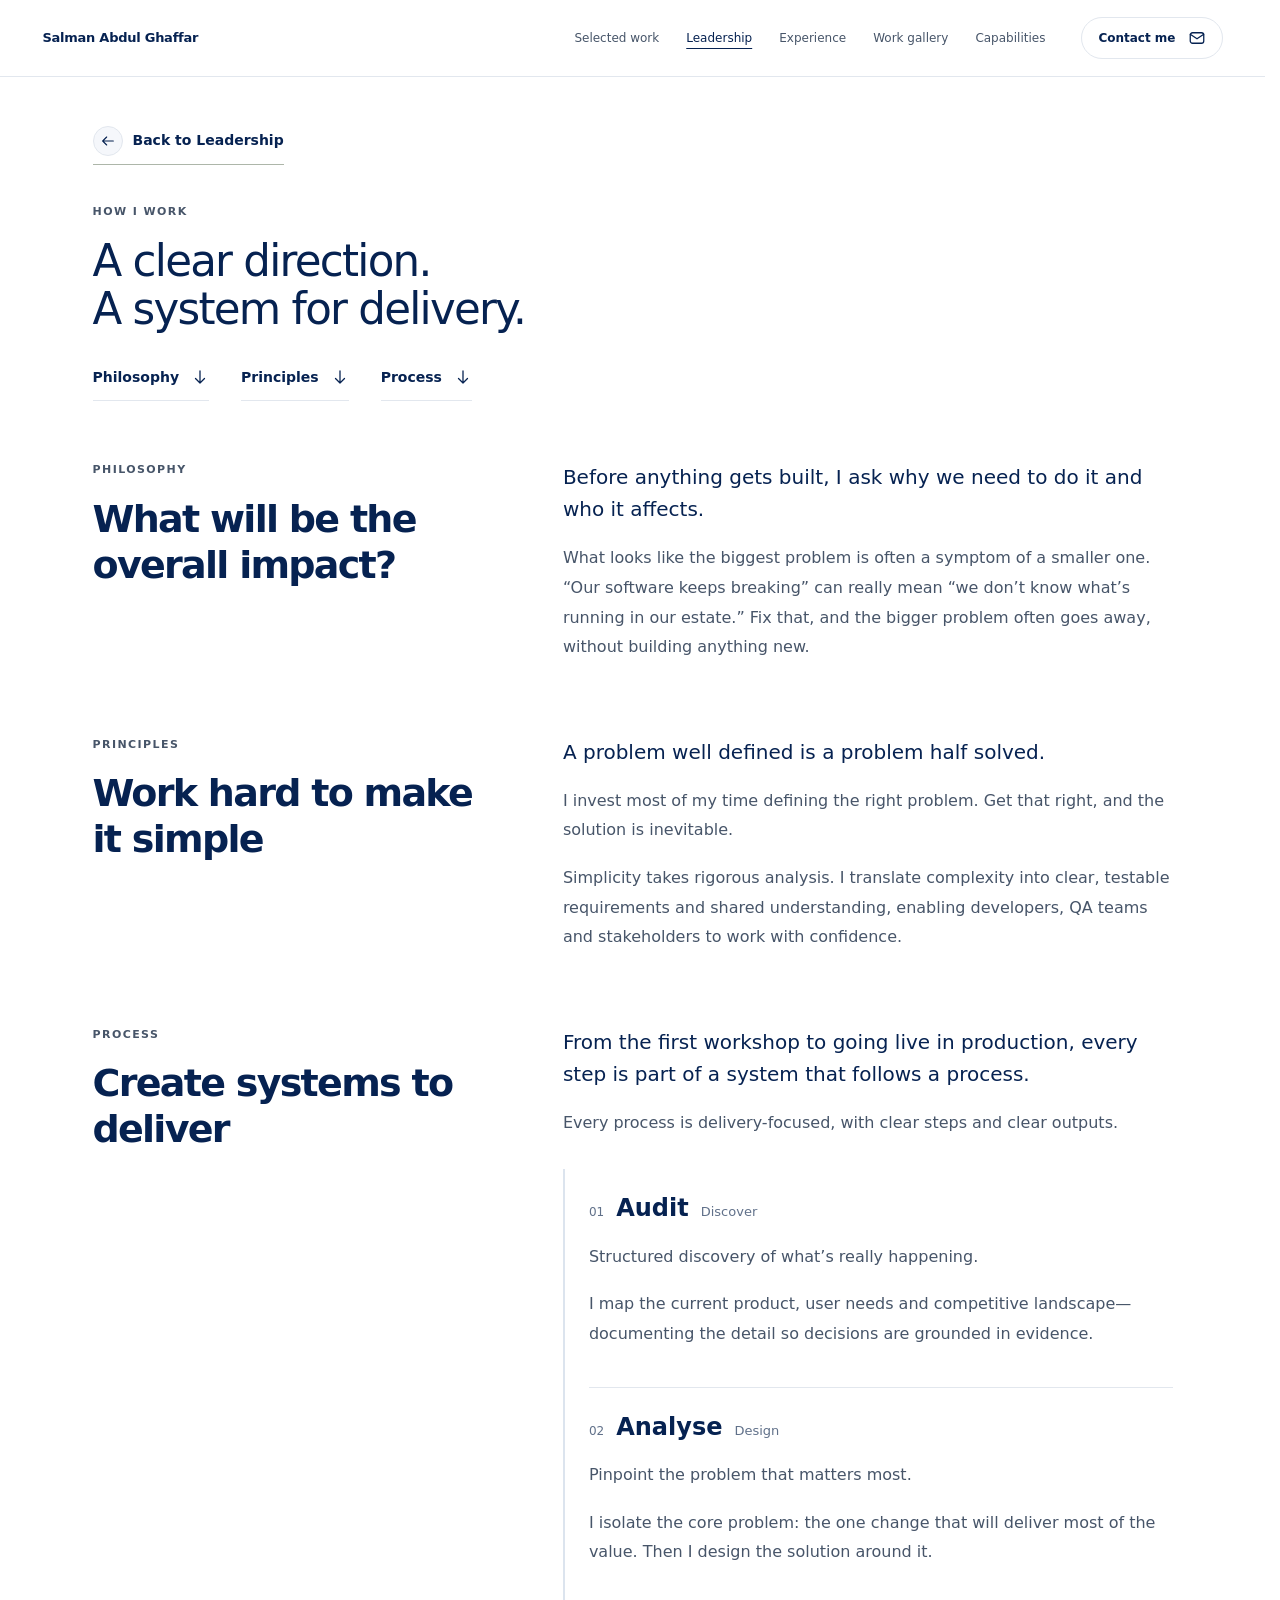
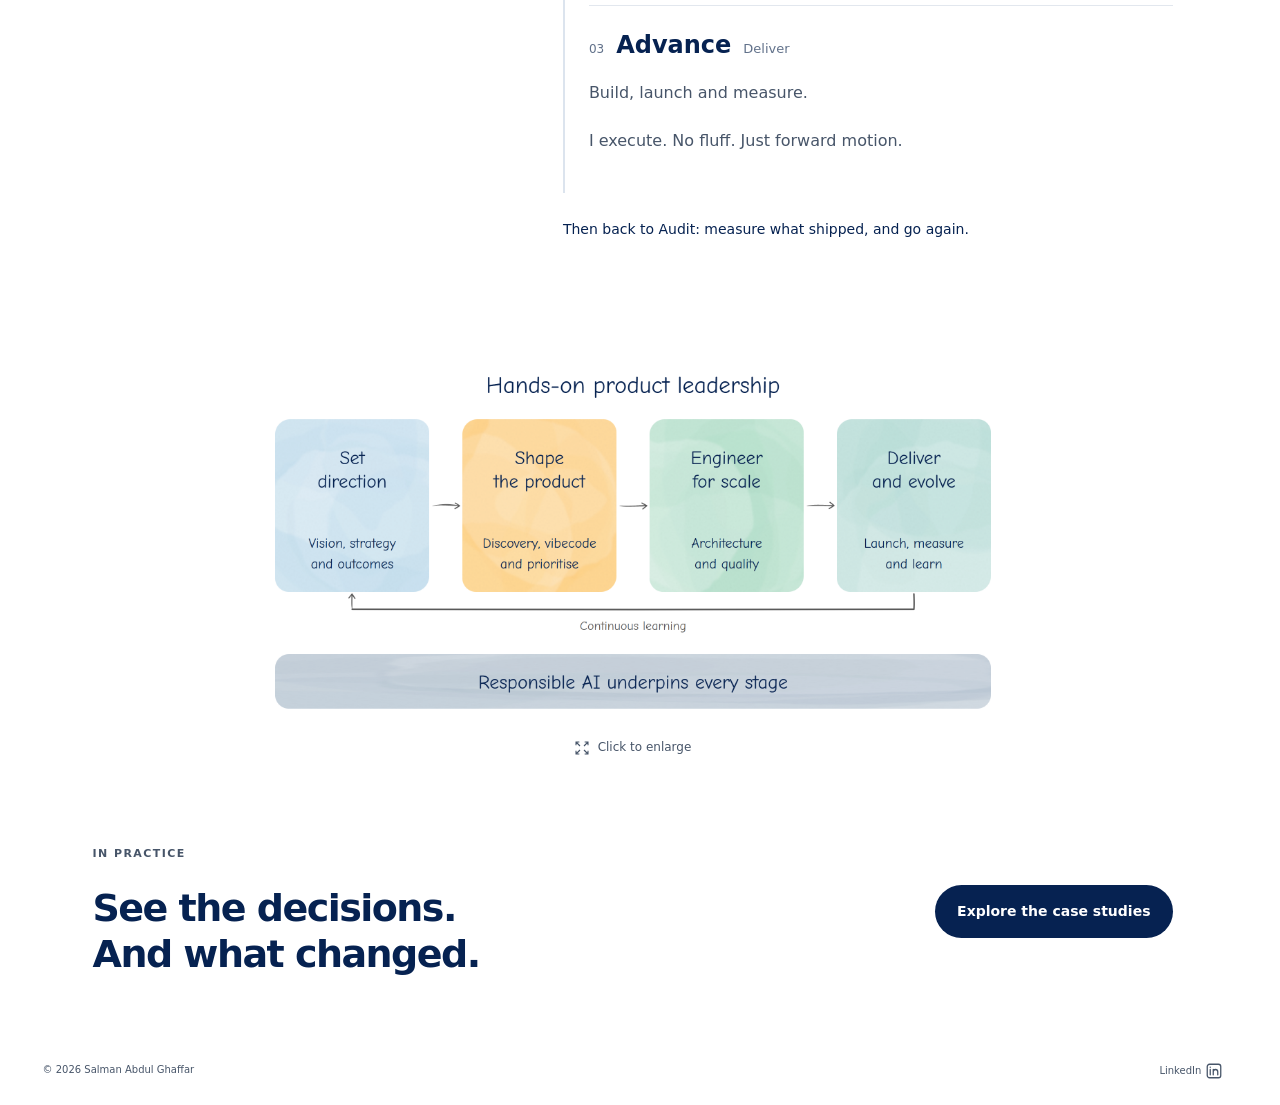
==== commit da35a0f4: "Publish work gallery with dedicated detail and expanded reading views" ====
--- a/approach.html
+++ b/approach.html
@@ -11,7 +11,7 @@
 
 <link rel="stylesheet" href="assets/styles.css"><link rel="stylesheet" href="assets/approach.css"><link rel="stylesheet" href="assets/simplify-89abace27ddd.css">
 </head><body data-page="approach" data-prerendered="true">
-<a class="skip-link" href="#main-content">Skip to content</a><aside class="rail" aria-label="Site navigation"><div class="header-inner"><a class="identity" href="index.html#top" aria-label="Salman Abdul Ghaffar, home"><span class="identity-name">Salman Abdul Ghaffar</span></a><nav aria-label="Main navigation"><a href="index.html#work" >Selected work</a><a href="index.html#approach" aria-current="page">Leadership</a><a href="index.html#changelog">Experience</a><a href="specs.html" >Capabilities</a></nav><a class="header-contact" href="index.html#contact">Contact me <svg class="action-icon" viewBox="0 0 24 24" fill="none" stroke="currentColor" stroke-width="1.7" stroke-linecap="round" stroke-linejoin="round" aria-hidden="true" focusable="false"><rect x="3" y="5" width="18" height="14" rx="3"/><path d="m3 7 9 6 9-6"/></svg></a><button class="menu-toggle" aria-label="Open navigation" aria-expanded="false" aria-controls="mobile-menu"><span></span><span></span></button></div><nav id="mobile-menu" class="mobile-menu" aria-label="Mobile navigation" hidden><a href="index.html#work">Selected work</a><a href="index.html#approach" aria-current="page">Leadership</a><a href="index.html#changelog">Experience</a><a href="specs.html">Capabilities</a><a href="index.html#contact">Contact</a></nav></aside>
+<a class="skip-link" href="#main-content">Skip to content</a><aside class="rail" aria-label="Site navigation"><div class="header-inner"><a class="identity" href="index.html#top" aria-label="Salman Abdul Ghaffar, home"><span class="identity-name">Salman Abdul Ghaffar</span></a><nav aria-label="Main navigation"><a href="index.html#work" >Selected work</a><a href="index.html#approach" aria-current="page">Leadership</a><a href="index.html#changelog">Experience</a><a href="gallery-preview.html">Work gallery</a><a href="specs.html" >Capabilities</a></nav><a class="header-contact" href="index.html#contact">Contact me <svg class="action-icon" viewBox="0 0 24 24" fill="none" stroke="currentColor" stroke-width="1.7" stroke-linecap="round" stroke-linejoin="round" aria-hidden="true" focusable="false"><rect x="3" y="5" width="18" height="14" rx="3"/><path d="m3 7 9 6 9-6"/></svg></a><button class="menu-toggle" aria-label="Open navigation" aria-expanded="false" aria-controls="mobile-menu"><span></span><span></span></button></div><nav id="mobile-menu" class="mobile-menu" aria-label="Mobile navigation" hidden><a href="index.html#work">Selected work</a><a href="index.html#approach" aria-current="page">Leadership</a><a href="index.html#changelog">Experience</a><a href="gallery-preview.html">Work gallery</a><a href="specs.html">Capabilities</a><a href="index.html#contact">Contact</a></nav></aside>
 <main id="main-content" tabindex="-1"><section class="approach-intro approach-redesign"><div class="wrap"><a class="quiet-link back-navigation" href="index.html#approach"><svg class="action-icon" viewBox="0 0 24 24" fill="none" stroke="currentColor" stroke-width="1.7" stroke-linecap="round" stroke-linejoin="round" aria-hidden="true" focusable="false"><path d="M20 12H4m6-6-6 6 6 6"/></svg> Back to Leadership</a><p class="section-label">How I work</p><h1>A clear direction.<br>A system for delivery.</h1><nav class="approach-contents" aria-label="My approach sections"><a href="#approach-philosophy">Philosophy <svg class="action-icon" viewBox="0 0 24 24" fill="none" stroke="currentColor" stroke-width="1.7" stroke-linecap="round" stroke-linejoin="round" aria-hidden="true" focusable="false"><path d="M12 4v16m-6-6 6 6 6-6"/></svg></a><a href="#approach-principles">Principles <svg class="action-icon" viewBox="0 0 24 24" fill="none" stroke="currentColor" stroke-width="1.7" stroke-linecap="round" stroke-linejoin="round" aria-hidden="true" focusable="false"><path d="M12 4v16m-6-6 6 6 6-6"/></svg></a><a href="#approach-process">Process <svg class="action-icon" viewBox="0 0 24 24" fill="none" stroke="currentColor" stroke-width="1.7" stroke-linecap="round" stroke-linejoin="round" aria-hidden="true" focusable="false"><path d="M12 4v16m-6-6 6 6 6-6"/></svg></a></nav></div></section><section class="approach-chapter" id="approach-philosophy"><div class="wrap approach-chapter-layout"><header><p class="section-label">Philosophy</p><h2>What will be the overall impact?</h2></header><div class="approach-chapter-copy"><p class="approach-chapter-lead">Before anything gets built, I ask why we need to do it and who it affects.</p><p>What looks like the biggest problem is often a symptom of a smaller one. “Our software keeps breaking” can really mean “we don’t know what’s running in our estate.” Fix that, and the bigger problem often goes away, without building anything new.</p></div></div></section><section class="approach-chapter" id="approach-principles"><div class="wrap approach-chapter-layout"><header><p class="section-label">Principles</p><h2>Work hard to make it simple</h2></header><div class="approach-chapter-copy"><p class="approach-chapter-lead">A problem well defined is a problem half solved.</p><p>I invest most of my time defining the right problem. Get that right, and the solution is inevitable.</p><p>Simplicity takes rigorous analysis. I translate complexity into clear, testable requirements and shared understanding, enabling developers, QA teams and stakeholders to work with confidence.</p></div></div></section><section class="approach-chapter" id="approach-process"><div class="wrap approach-chapter-layout"><header><p class="section-label">Process</p><h2>Create systems to deliver</h2></header><div class="approach-chapter-copy"><p class="approach-chapter-lead">From the first workshop to going live in production, every step is part of a system that follows a process.</p><p>Every process is delivery-focused, with clear steps and clear outputs.</p><div class="approach-delivery-stages"><article><div class="approach-stage-heading"><span>01</span><h3>Audit</h3><small>Discover</small></div><p>Structured discovery of what’s really happening.</p><p>I map the current product, user needs and competitive landscape—documenting the detail so decisions are grounded in evidence.</p></article><article><div class="approach-stage-heading"><span>02</span><h3>Analyse</h3><small>Design</small></div><p>Pinpoint the problem that matters most.</p><p>I isolate the core problem: the one change that will deliver most of the value. Then I design the solution around it.</p></article><article><div class="approach-stage-heading"><span>03</span><h3>Advance</h3><small>Deliver</small></div><p>Build, launch and measure.</p><p>I execute. No fluff. Just forward motion.</p></article></div><p class="approach-feedback">Then back to Audit: measure what shipped, and go again.</p></div><figure class="approach-process-visual"><button type="button" class="diagram-zoom-trigger" aria-haspopup="dialog" aria-controls="leadership-diagram-dialog" aria-label="Enlarge the product leadership diagram"><picture><source media="(max-width:640px)" srcset="assets/approach-process-mobile-approved-390-v005.png" width="780" height="1170"><img src="assets/approach-process-desktop-comic-neue-regular-v003.png" width="2200" height="1080" alt="Hands-on product leadership: set direction, shape the product, engineer for scale, deliver and evolve, with continuous learning. Responsible AI underpins every stage; human-led."></picture></button><figcaption class="diagram-zoom-hint"><svg viewBox="0 0 24 24" width="16" height="16" fill="none" stroke="currentColor" stroke-width="1.6" aria-hidden="true"><path d="M8 3H3v5m13-5h5v5M3 16v5h5m13-5v5h-5M3 3l6 6m12-6-6 6M3 21l6-6m12 6-6-6"/></svg> Click to enlarge</figcaption></figure><dialog id="leadership-diagram-dialog" class="diagram-dialog" aria-labelledby="leadership-diagram-title"><div class="diagram-dialog-heading"><h2 id="leadership-diagram-title">Hands-on product leadership</h2><button type="button" class="diagram-dialog-close" aria-label="Close enlarged diagram" autofocus>×</button></div><picture><source media="(max-width:640px)" srcset="assets/approach-process-mobile-approved-390-v005.png" width="780" height="1170"><img src="assets/approach-process-desktop-comic-neue-regular-v003.png" width="2200" height="1080" alt="Hands-on product leadership: set direction, shape the product, engineer for scale, deliver and evolve, with continuous learning. Responsible AI underpins every stage; human-led."></picture><a class="diagram-download-link" href="assets/approach-process-desktop-comic-neue-regular-v003.png" target="_blank" rel="noopener">Open original image</a></dialog></div></section><section class="approach-evidence"><div class="wrap"><div><p class="section-label">In practice</p><h2>See the decisions.<br>And what changed.</h2></div><a class="btn btn-primary" href="cases.html">Explore the case studies</a></div></section><footer><span>© 2026 Salman Abdul Ghaffar</span><a href="https://www.linkedin.com/in/pmsalman/" target="_blank" rel="noopener">LinkedIn <svg class="action-icon" viewBox="0 0 24 24" fill="none" stroke="currentColor" stroke-width="1.7" stroke-linecap="round" stroke-linejoin="round" aria-hidden="true" focusable="false"><rect x="3" y="3" width="18" height="18" rx="3"/><path d="M7 10v7m0-10v.01M11 17v-7m0 3c0-4 6-4 6 0v4"/></svg></a></footer></main><noscript><style>.reveal{opacity:1!important;transform:none!important}.career-group[hidden]{display:block!important}.career-journey-interactive button,.menu-toggle,.cs2-toggle{display:none!important}.mobile-menu[hidden]{display:block!important}</style></noscript>
-<script src="content/site.js"></script><script src="assets/site-c812ef7bd107.js"></script>
+<script src="content/site.js"></script><script src="assets/site-3e67ee67a8d0.js"></script>
 </body></html>
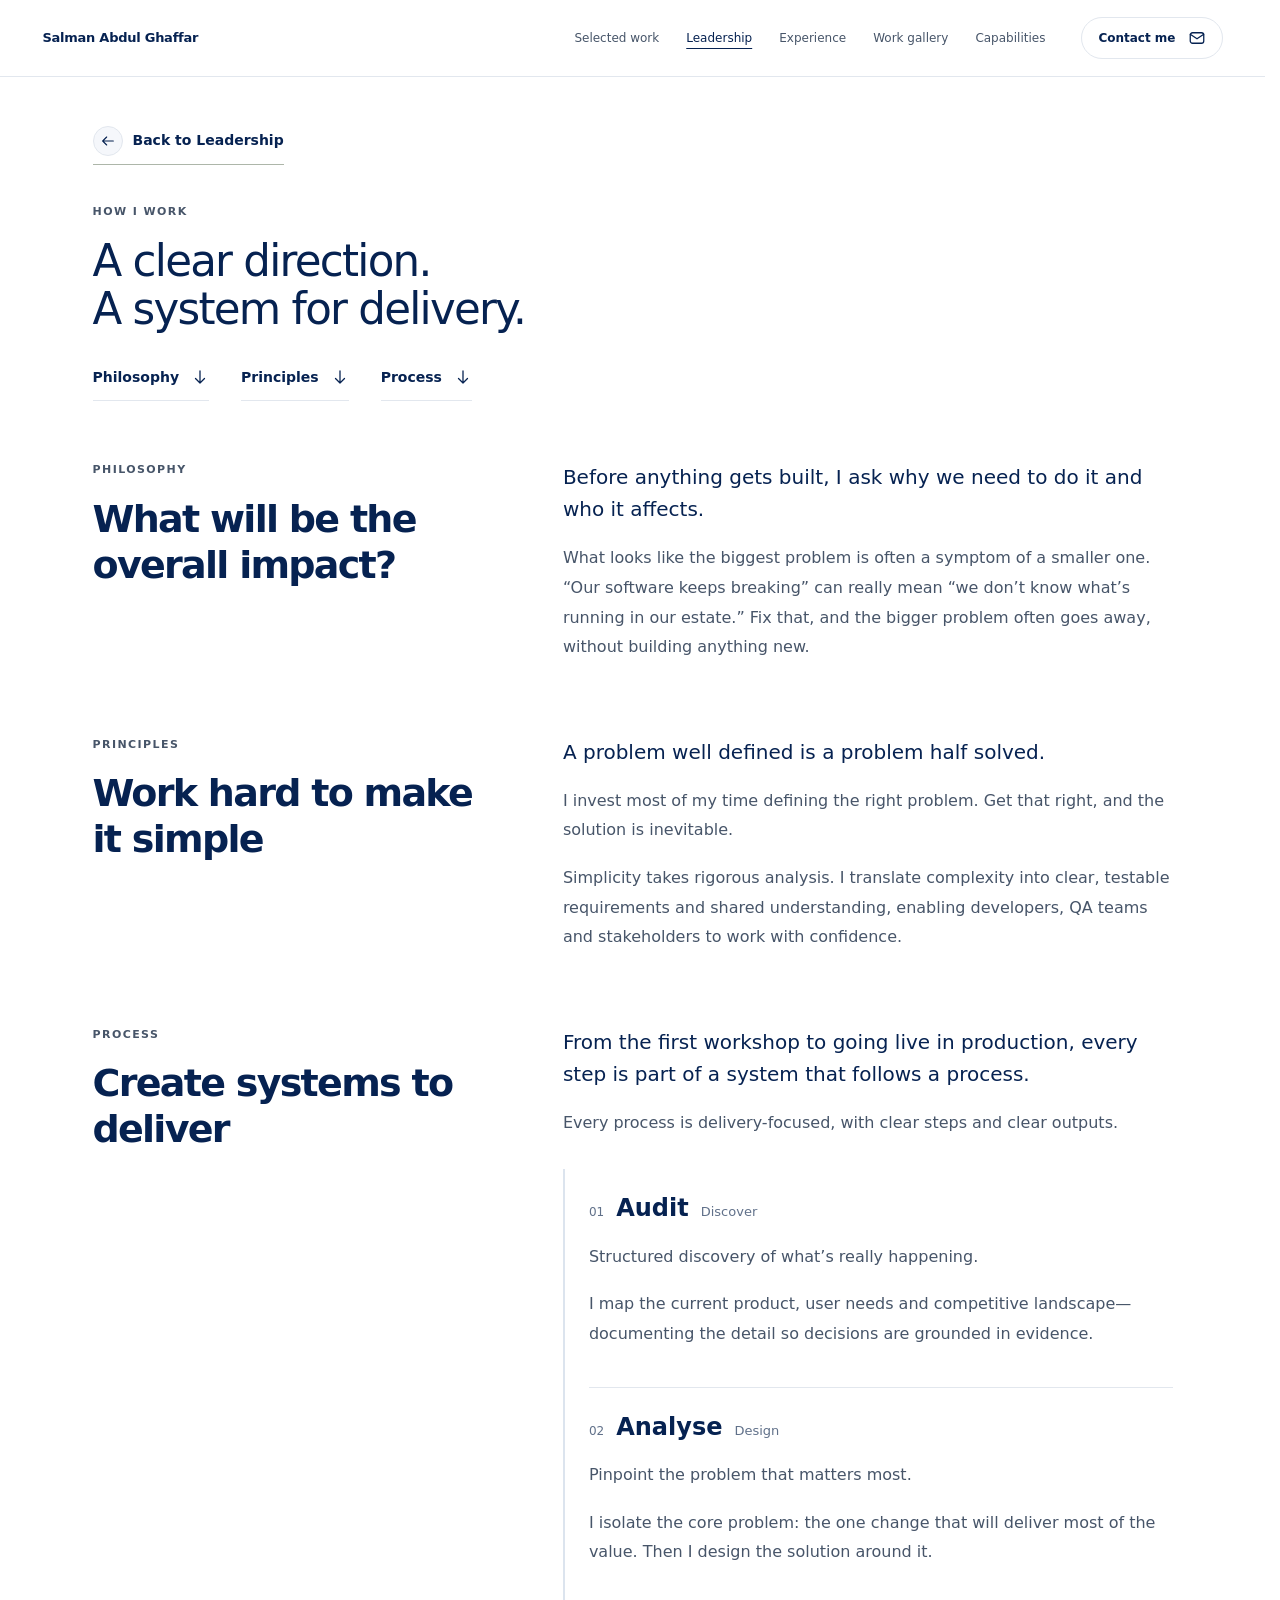
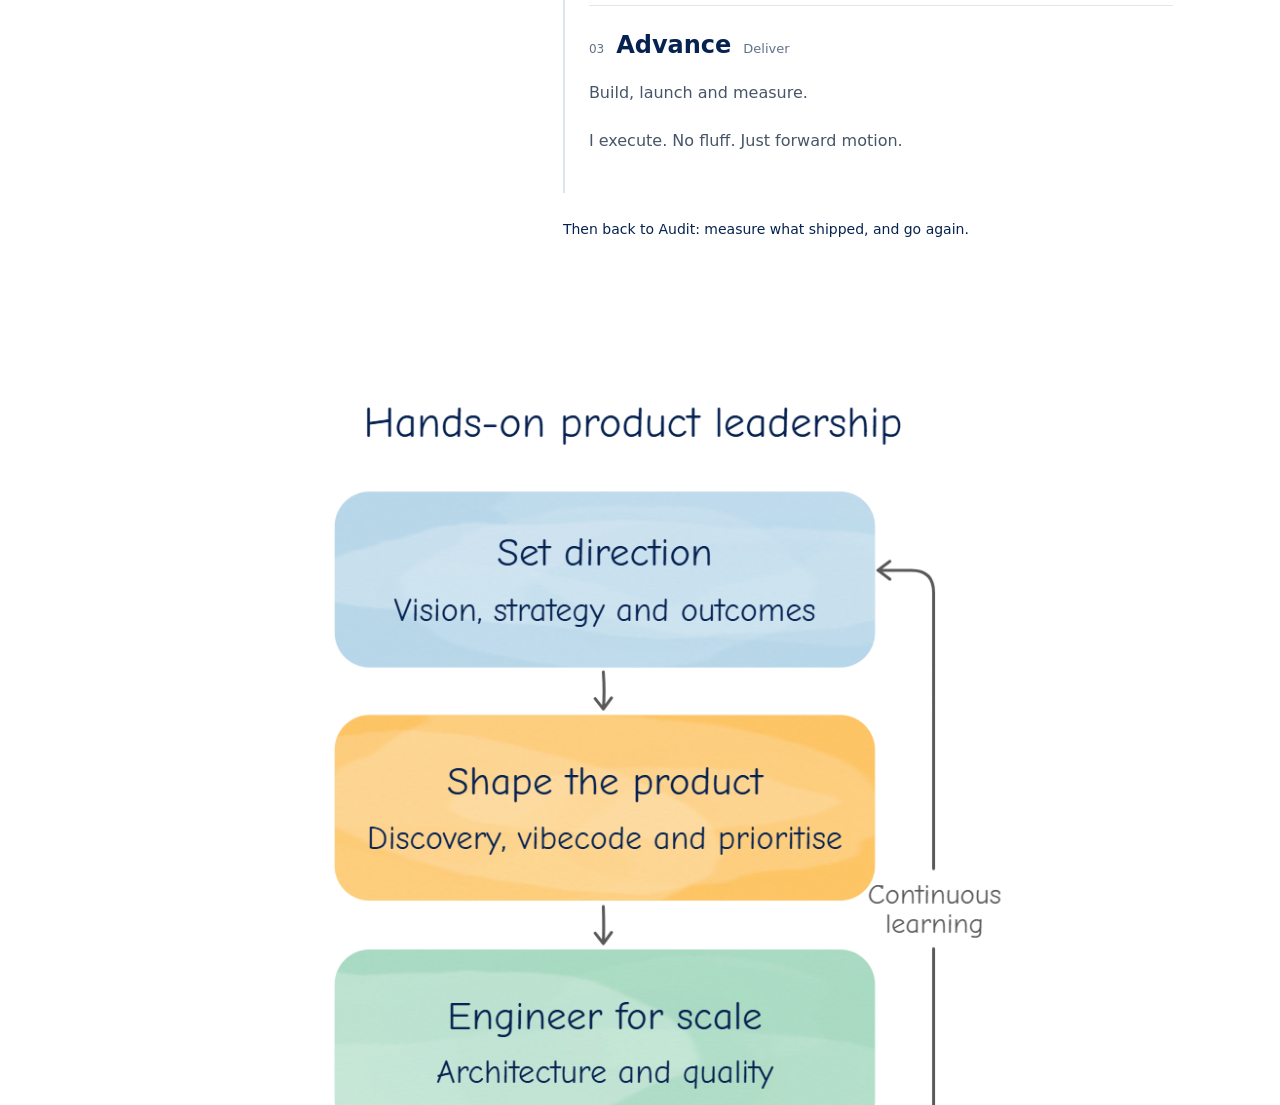
==== commit ad96f071: "Use pixel-identical lossless web images" ====
--- a/approach.html
+++ b/approach.html
@@ -12,6 +12,6 @@
 <link rel="stylesheet" href="assets/styles.css"><link rel="stylesheet" href="assets/approach.css"><link rel="stylesheet" href="assets/simplify-89abace27ddd.css">
 </head><body data-page="approach" data-prerendered="true">
 <a class="skip-link" href="#main-content">Skip to content</a><aside class="rail" aria-label="Site navigation"><div class="header-inner"><a class="identity" href="index.html#top" aria-label="Salman Abdul Ghaffar, home"><span class="identity-name">Salman Abdul Ghaffar</span></a><nav aria-label="Main navigation"><a href="index.html#work" >Selected work</a><a href="index.html#approach" aria-current="page">Leadership</a><a href="index.html#changelog">Experience</a><a href="gallery-preview.html">Work gallery</a><a href="specs.html" >Capabilities</a></nav><a class="header-contact" href="index.html#contact">Contact me <svg class="action-icon" viewBox="0 0 24 24" fill="none" stroke="currentColor" stroke-width="1.7" stroke-linecap="round" stroke-linejoin="round" aria-hidden="true" focusable="false"><rect x="3" y="5" width="18" height="14" rx="3"/><path d="m3 7 9 6 9-6"/></svg></a><button class="menu-toggle" aria-label="Open navigation" aria-expanded="false" aria-controls="mobile-menu"><span></span><span></span></button></div><nav id="mobile-menu" class="mobile-menu" aria-label="Mobile navigation" hidden><a href="index.html#work">Selected work</a><a href="index.html#approach" aria-current="page">Leadership</a><a href="index.html#changelog">Experience</a><a href="gallery-preview.html">Work gallery</a><a href="specs.html">Capabilities</a><a href="index.html#contact">Contact</a></nav></aside>
-<main id="main-content" tabindex="-1"><section class="approach-intro approach-redesign"><div class="wrap"><a class="quiet-link back-navigation" href="index.html#approach"><svg class="action-icon" viewBox="0 0 24 24" fill="none" stroke="currentColor" stroke-width="1.7" stroke-linecap="round" stroke-linejoin="round" aria-hidden="true" focusable="false"><path d="M20 12H4m6-6-6 6 6 6"/></svg> Back to Leadership</a><p class="section-label">How I work</p><h1>A clear direction.<br>A system for delivery.</h1><nav class="approach-contents" aria-label="My approach sections"><a href="#approach-philosophy">Philosophy <svg class="action-icon" viewBox="0 0 24 24" fill="none" stroke="currentColor" stroke-width="1.7" stroke-linecap="round" stroke-linejoin="round" aria-hidden="true" focusable="false"><path d="M12 4v16m-6-6 6 6 6-6"/></svg></a><a href="#approach-principles">Principles <svg class="action-icon" viewBox="0 0 24 24" fill="none" stroke="currentColor" stroke-width="1.7" stroke-linecap="round" stroke-linejoin="round" aria-hidden="true" focusable="false"><path d="M12 4v16m-6-6 6 6 6-6"/></svg></a><a href="#approach-process">Process <svg class="action-icon" viewBox="0 0 24 24" fill="none" stroke="currentColor" stroke-width="1.7" stroke-linecap="round" stroke-linejoin="round" aria-hidden="true" focusable="false"><path d="M12 4v16m-6-6 6 6 6-6"/></svg></a></nav></div></section><section class="approach-chapter" id="approach-philosophy"><div class="wrap approach-chapter-layout"><header><p class="section-label">Philosophy</p><h2>What will be the overall impact?</h2></header><div class="approach-chapter-copy"><p class="approach-chapter-lead">Before anything gets built, I ask why we need to do it and who it affects.</p><p>What looks like the biggest problem is often a symptom of a smaller one. “Our software keeps breaking” can really mean “we don’t know what’s running in our estate.” Fix that, and the bigger problem often goes away, without building anything new.</p></div></div></section><section class="approach-chapter" id="approach-principles"><div class="wrap approach-chapter-layout"><header><p class="section-label">Principles</p><h2>Work hard to make it simple</h2></header><div class="approach-chapter-copy"><p class="approach-chapter-lead">A problem well defined is a problem half solved.</p><p>I invest most of my time defining the right problem. Get that right, and the solution is inevitable.</p><p>Simplicity takes rigorous analysis. I translate complexity into clear, testable requirements and shared understanding, enabling developers, QA teams and stakeholders to work with confidence.</p></div></div></section><section class="approach-chapter" id="approach-process"><div class="wrap approach-chapter-layout"><header><p class="section-label">Process</p><h2>Create systems to deliver</h2></header><div class="approach-chapter-copy"><p class="approach-chapter-lead">From the first workshop to going live in production, every step is part of a system that follows a process.</p><p>Every process is delivery-focused, with clear steps and clear outputs.</p><div class="approach-delivery-stages"><article><div class="approach-stage-heading"><span>01</span><h3>Audit</h3><small>Discover</small></div><p>Structured discovery of what’s really happening.</p><p>I map the current product, user needs and competitive landscape—documenting the detail so decisions are grounded in evidence.</p></article><article><div class="approach-stage-heading"><span>02</span><h3>Analyse</h3><small>Design</small></div><p>Pinpoint the problem that matters most.</p><p>I isolate the core problem: the one change that will deliver most of the value. Then I design the solution around it.</p></article><article><div class="approach-stage-heading"><span>03</span><h3>Advance</h3><small>Deliver</small></div><p>Build, launch and measure.</p><p>I execute. No fluff. Just forward motion.</p></article></div><p class="approach-feedback">Then back to Audit: measure what shipped, and go again.</p></div><figure class="approach-process-visual"><button type="button" class="diagram-zoom-trigger" aria-haspopup="dialog" aria-controls="leadership-diagram-dialog" aria-label="Enlarge the product leadership diagram"><picture><source media="(max-width:640px)" srcset="assets/approach-process-mobile-approved-390-v005.png" width="780" height="1170"><img src="assets/approach-process-desktop-comic-neue-regular-v003.png" width="2200" height="1080" alt="Hands-on product leadership: set direction, shape the product, engineer for scale, deliver and evolve, with continuous learning. Responsible AI underpins every stage; human-led."></picture></button><figcaption class="diagram-zoom-hint"><svg viewBox="0 0 24 24" width="16" height="16" fill="none" stroke="currentColor" stroke-width="1.6" aria-hidden="true"><path d="M8 3H3v5m13-5h5v5M3 16v5h5m13-5v5h-5M3 3l6 6m12-6-6 6M3 21l6-6m12 6-6-6"/></svg> Click to enlarge</figcaption></figure><dialog id="leadership-diagram-dialog" class="diagram-dialog" aria-labelledby="leadership-diagram-title"><div class="diagram-dialog-heading"><h2 id="leadership-diagram-title">Hands-on product leadership</h2><button type="button" class="diagram-dialog-close" aria-label="Close enlarged diagram" autofocus>×</button></div><picture><source media="(max-width:640px)" srcset="assets/approach-process-mobile-approved-390-v005.png" width="780" height="1170"><img src="assets/approach-process-desktop-comic-neue-regular-v003.png" width="2200" height="1080" alt="Hands-on product leadership: set direction, shape the product, engineer for scale, deliver and evolve, with continuous learning. Responsible AI underpins every stage; human-led."></picture><a class="diagram-download-link" href="assets/approach-process-desktop-comic-neue-regular-v003.png" target="_blank" rel="noopener">Open original image</a></dialog></div></section><section class="approach-evidence"><div class="wrap"><div><p class="section-label">In practice</p><h2>See the decisions.<br>And what changed.</h2></div><a class="btn btn-primary" href="cases.html">Explore the case studies</a></div></section><footer><span>© 2026 Salman Abdul Ghaffar</span><a href="https://www.linkedin.com/in/pmsalman/" target="_blank" rel="noopener">LinkedIn <svg class="action-icon" viewBox="0 0 24 24" fill="none" stroke="currentColor" stroke-width="1.7" stroke-linecap="round" stroke-linejoin="round" aria-hidden="true" focusable="false"><rect x="3" y="3" width="18" height="18" rx="3"/><path d="M7 10v7m0-10v.01M11 17v-7m0 3c0-4 6-4 6 0v4"/></svg></a></footer></main><noscript><style>.reveal{opacity:1!important;transform:none!important}.career-group[hidden]{display:block!important}.career-journey-interactive button,.menu-toggle,.cs2-toggle{display:none!important}.mobile-menu[hidden]{display:block!important}</style></noscript>
-<script src="content/site.js"></script><script src="assets/site-3e67ee67a8d0.js"></script>
+<main id="main-content" tabindex="-1"><section class="approach-intro approach-redesign"><div class="wrap"><a class="quiet-link back-navigation" href="index.html#approach"><svg class="action-icon" viewBox="0 0 24 24" fill="none" stroke="currentColor" stroke-width="1.7" stroke-linecap="round" stroke-linejoin="round" aria-hidden="true" focusable="false"><path d="M20 12H4m6-6-6 6 6 6"/></svg> Back to Leadership</a><p class="section-label">How I work</p><h1>A clear direction.<br>A system for delivery.</h1><nav class="approach-contents" aria-label="My approach sections"><a href="#approach-philosophy">Philosophy <svg class="action-icon" viewBox="0 0 24 24" fill="none" stroke="currentColor" stroke-width="1.7" stroke-linecap="round" stroke-linejoin="round" aria-hidden="true" focusable="false"><path d="M12 4v16m-6-6 6 6 6-6"/></svg></a><a href="#approach-principles">Principles <svg class="action-icon" viewBox="0 0 24 24" fill="none" stroke="currentColor" stroke-width="1.7" stroke-linecap="round" stroke-linejoin="round" aria-hidden="true" focusable="false"><path d="M12 4v16m-6-6 6 6 6-6"/></svg></a><a href="#approach-process">Process <svg class="action-icon" viewBox="0 0 24 24" fill="none" stroke="currentColor" stroke-width="1.7" stroke-linecap="round" stroke-linejoin="round" aria-hidden="true" focusable="false"><path d="M12 4v16m-6-6 6 6 6-6"/></svg></a></nav></div></section><section class="approach-chapter" id="approach-philosophy"><div class="wrap approach-chapter-layout"><header><p class="section-label">Philosophy</p><h2>What will be the overall impact?</h2></header><div class="approach-chapter-copy"><p class="approach-chapter-lead">Before anything gets built, I ask why we need to do it and who it affects.</p><p>What looks like the biggest problem is often a symptom of a smaller one. “Our software keeps breaking” can really mean “we don’t know what’s running in our estate.” Fix that, and the bigger problem often goes away, without building anything new.</p></div></div></section><section class="approach-chapter" id="approach-principles"><div class="wrap approach-chapter-layout"><header><p class="section-label">Principles</p><h2>Work hard to make it simple</h2></header><div class="approach-chapter-copy"><p class="approach-chapter-lead">A problem well defined is a problem half solved.</p><p>I invest most of my time defining the right problem. Get that right, and the solution is inevitable.</p><p>Simplicity takes rigorous analysis. I translate complexity into clear, testable requirements and shared understanding, enabling developers, QA teams and stakeholders to work with confidence.</p></div></div></section><section class="approach-chapter" id="approach-process"><div class="wrap approach-chapter-layout"><header><p class="section-label">Process</p><h2>Create systems to deliver</h2></header><div class="approach-chapter-copy"><p class="approach-chapter-lead">From the first workshop to going live in production, every step is part of a system that follows a process.</p><p>Every process is delivery-focused, with clear steps and clear outputs.</p><div class="approach-delivery-stages"><article><div class="approach-stage-heading"><span>01</span><h3>Audit</h3><small>Discover</small></div><p>Structured discovery of what’s really happening.</p><p>I map the current product, user needs and competitive landscape—documenting the detail so decisions are grounded in evidence.</p></article><article><div class="approach-stage-heading"><span>02</span><h3>Analyse</h3><small>Design</small></div><p>Pinpoint the problem that matters most.</p><p>I isolate the core problem: the one change that will deliver most of the value. Then I design the solution around it.</p></article><article><div class="approach-stage-heading"><span>03</span><h3>Advance</h3><small>Deliver</small></div><p>Build, launch and measure.</p><p>I execute. No fluff. Just forward motion.</p></article></div><p class="approach-feedback">Then back to Audit: measure what shipped, and go again.</p></div><figure class="approach-process-visual"><button type="button" class="diagram-zoom-trigger" aria-haspopup="dialog" aria-controls="leadership-diagram-dialog" aria-label="Enlarge the product leadership diagram"><picture><source media="(max-width:640px)" srcset="assets/approach-process-mobile-approved-390-v005.webp" width="780" height="1170"><img src="assets/approach-process-desktop-comic-neue-regular-v003.webp" width="2200" height="1080" alt="Hands-on product leadership: set direction, shape the product, engineer for scale, deliver and evolve, with continuous learning. Responsible AI underpins every stage; human-led."></picture></button><figcaption class="diagram-zoom-hint"><svg viewBox="0 0 24 24" width="16" height="16" fill="none" stroke="currentColor" stroke-width="1.6" aria-hidden="true"><path d="M8 3H3v5m13-5h5v5M3 16v5h5m13-5v5h-5M3 3l6 6m12-6-6 6M3 21l6-6m12 6-6-6"/></svg> Click to enlarge</figcaption></figure><dialog id="leadership-diagram-dialog" class="diagram-dialog" aria-labelledby="leadership-diagram-title"><div class="diagram-dialog-heading"><h2 id="leadership-diagram-title">Hands-on product leadership</h2><button type="button" class="diagram-dialog-close" aria-label="Close enlarged diagram" autofocus>×</button></div><picture><source media="(max-width:640px)" srcset="assets/approach-process-mobile-approved-390-v005.webp" width="780" height="1170"><img src="assets/approach-process-desktop-comic-neue-regular-v003.webp" width="2200" height="1080" alt="Hands-on product leadership: set direction, shape the product, engineer for scale, deliver and evolve, with continuous learning. Responsible AI underpins every stage; human-led."></picture><a class="diagram-download-link" href="assets/approach-process-desktop-comic-neue-regular-v003.webp" target="_blank" rel="noopener">Open original image</a></dialog></div></section><section class="approach-evidence"><div class="wrap"><div><p class="section-label">In practice</p><h2>See the decisions.<br>And what changed.</h2></div><a class="btn btn-primary" href="cases.html">Explore the case studies</a></div></section><footer><span>© 2026 Salman Abdul Ghaffar</span><a href="https://www.linkedin.com/in/pmsalman/" target="_blank" rel="noopener">LinkedIn <svg class="action-icon" viewBox="0 0 24 24" fill="none" stroke="currentColor" stroke-width="1.7" stroke-linecap="round" stroke-linejoin="round" aria-hidden="true" focusable="false"><rect x="3" y="3" width="18" height="18" rx="3"/><path d="M7 10v7m0-10v.01M11 17v-7m0 3c0-4 6-4 6 0v4"/></svg></a></footer></main><noscript><style>.reveal{opacity:1!important;transform:none!important}.career-group[hidden]{display:block!important}.career-journey-interactive button,.menu-toggle,.cs2-toggle{display:none!important}.mobile-menu[hidden]{display:block!important}</style></noscript>
+<script src="content/site.js"></script><script src="assets/site-01e3890d4930.js"></script>
 </body></html>
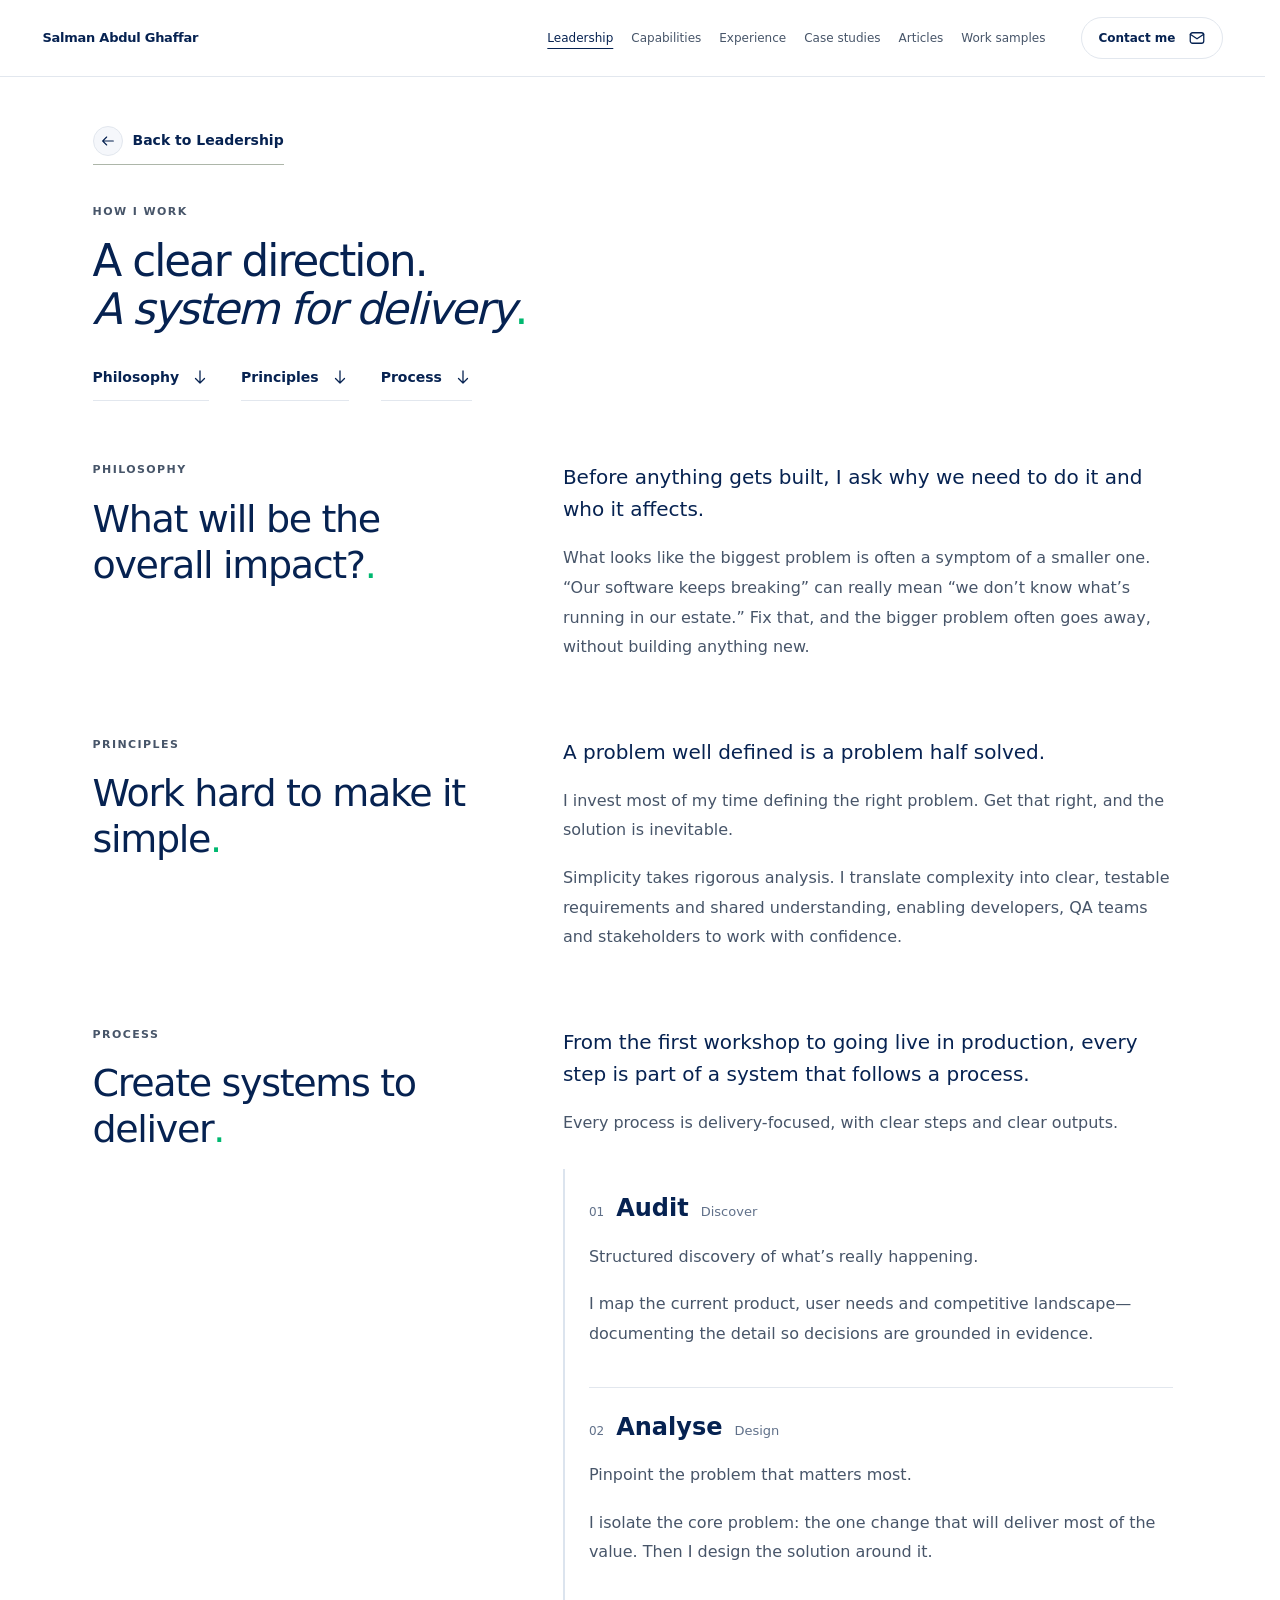
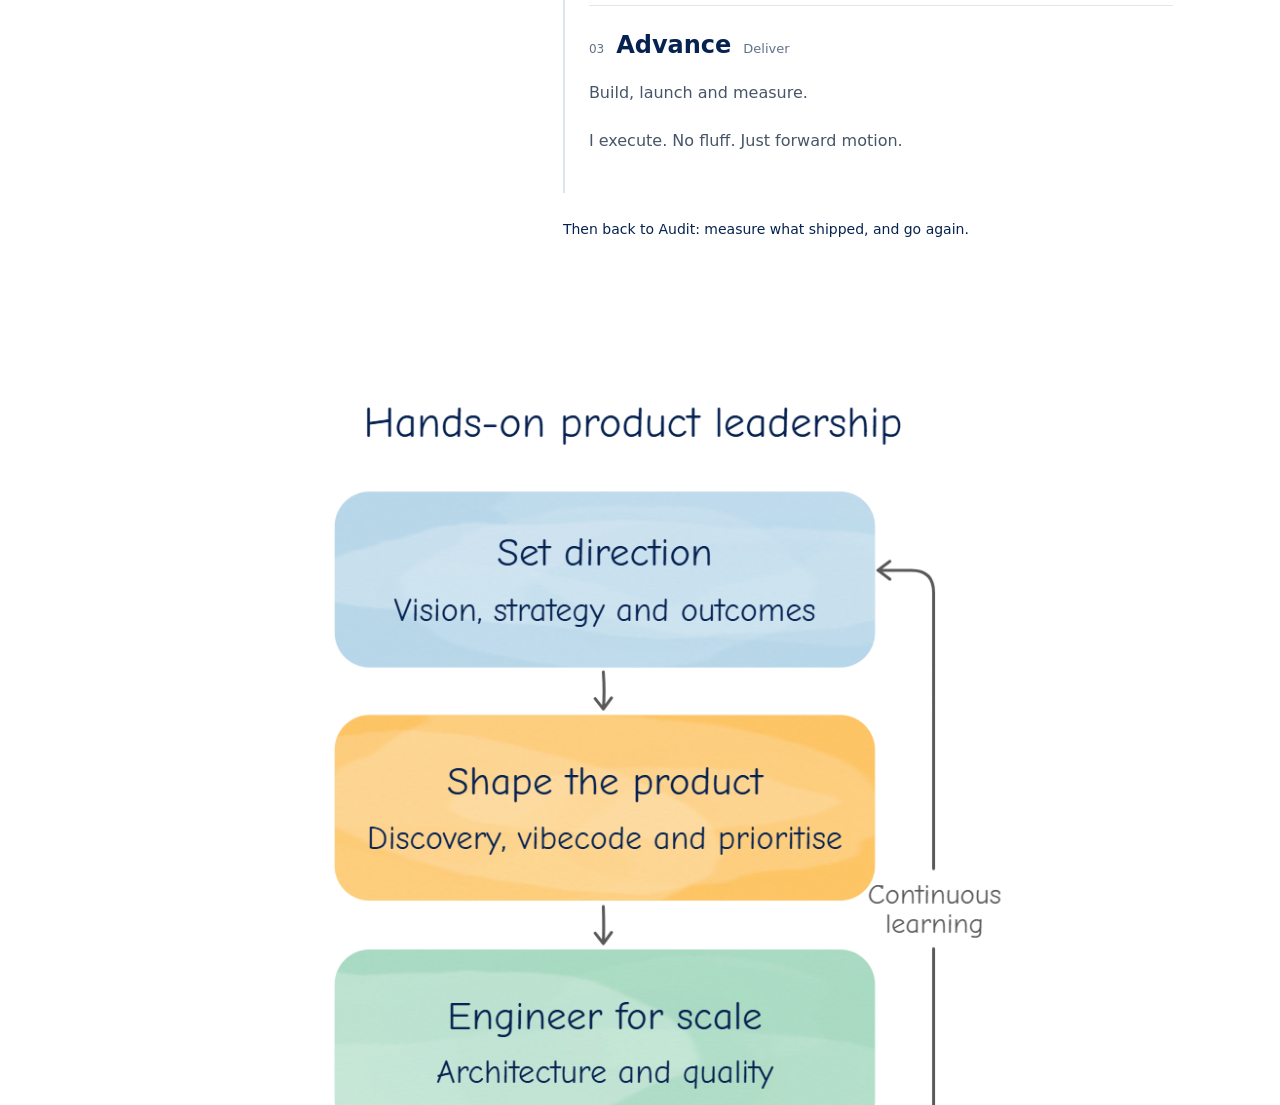
==== commit 54e01649: "Publish Articles library and aligned HR case study" ====
--- a/approach.html
+++ b/approach.html
@@ -9,9 +9,11 @@
 <meta property="og:image" content="https://salman.prodmap.co.uk/assets/og-image.png"><meta property="og:image:alt" content="Salman Abdul Ghaffar — Product leadership">
 <meta name="twitter:card" content="summary_large_image"><meta name="twitter:title" content="My approach — Salman Abdul Ghaffar"><meta name="twitter:description" content="My philosophy, principles and process for defining the right problem, making complexity clear and delivering products that work."><meta name="twitter:image" content="https://salman.prodmap.co.uk/assets/og-image.png">
 
-<link rel="stylesheet" href="assets/styles.css"><link rel="stylesheet" href="assets/approach.css"><link rel="stylesheet" href="assets/simplify-89abace27ddd.css">
+<link rel="stylesheet" href="assets/styles.css"><link rel="stylesheet" href="assets/approach.css"><link rel="stylesheet" href="assets/simplify-c30ff3c432fa.css">
+
+
 </head><body data-page="approach" data-prerendered="true">
-<a class="skip-link" href="#main-content">Skip to content</a><aside class="rail" aria-label="Site navigation"><div class="header-inner"><a class="identity" href="index.html#top" aria-label="Salman Abdul Ghaffar, home"><span class="identity-name">Salman Abdul Ghaffar</span></a><nav aria-label="Main navigation"><a href="index.html#work" >Selected work</a><a href="index.html#approach" aria-current="page">Leadership</a><a href="index.html#changelog">Experience</a><a href="gallery-preview.html">Work gallery</a><a href="specs.html" >Capabilities</a></nav><a class="header-contact" href="index.html#contact">Contact me <svg class="action-icon" viewBox="0 0 24 24" fill="none" stroke="currentColor" stroke-width="1.7" stroke-linecap="round" stroke-linejoin="round" aria-hidden="true" focusable="false"><rect x="3" y="5" width="18" height="14" rx="3"/><path d="m3 7 9 6 9-6"/></svg></a><button class="menu-toggle" aria-label="Open navigation" aria-expanded="false" aria-controls="mobile-menu"><span></span><span></span></button></div><nav id="mobile-menu" class="mobile-menu" aria-label="Mobile navigation" hidden><a href="index.html#work">Selected work</a><a href="index.html#approach" aria-current="page">Leadership</a><a href="index.html#changelog">Experience</a><a href="gallery-preview.html">Work gallery</a><a href="specs.html">Capabilities</a><a href="index.html#contact">Contact</a></nav></aside>
-<main id="main-content" tabindex="-1"><section class="approach-intro approach-redesign"><div class="wrap"><a class="quiet-link back-navigation" href="index.html#approach"><svg class="action-icon" viewBox="0 0 24 24" fill="none" stroke="currentColor" stroke-width="1.7" stroke-linecap="round" stroke-linejoin="round" aria-hidden="true" focusable="false"><path d="M20 12H4m6-6-6 6 6 6"/></svg> Back to Leadership</a><p class="section-label">How I work</p><h1>A clear direction.<br>A system for delivery.</h1><nav class="approach-contents" aria-label="My approach sections"><a href="#approach-philosophy">Philosophy <svg class="action-icon" viewBox="0 0 24 24" fill="none" stroke="currentColor" stroke-width="1.7" stroke-linecap="round" stroke-linejoin="round" aria-hidden="true" focusable="false"><path d="M12 4v16m-6-6 6 6 6-6"/></svg></a><a href="#approach-principles">Principles <svg class="action-icon" viewBox="0 0 24 24" fill="none" stroke="currentColor" stroke-width="1.7" stroke-linecap="round" stroke-linejoin="round" aria-hidden="true" focusable="false"><path d="M12 4v16m-6-6 6 6 6-6"/></svg></a><a href="#approach-process">Process <svg class="action-icon" viewBox="0 0 24 24" fill="none" stroke="currentColor" stroke-width="1.7" stroke-linecap="round" stroke-linejoin="round" aria-hidden="true" focusable="false"><path d="M12 4v16m-6-6 6 6 6-6"/></svg></a></nav></div></section><section class="approach-chapter" id="approach-philosophy"><div class="wrap approach-chapter-layout"><header><p class="section-label">Philosophy</p><h2>What will be the overall impact?</h2></header><div class="approach-chapter-copy"><p class="approach-chapter-lead">Before anything gets built, I ask why we need to do it and who it affects.</p><p>What looks like the biggest problem is often a symptom of a smaller one. “Our software keeps breaking” can really mean “we don’t know what’s running in our estate.” Fix that, and the bigger problem often goes away, without building anything new.</p></div></div></section><section class="approach-chapter" id="approach-principles"><div class="wrap approach-chapter-layout"><header><p class="section-label">Principles</p><h2>Work hard to make it simple</h2></header><div class="approach-chapter-copy"><p class="approach-chapter-lead">A problem well defined is a problem half solved.</p><p>I invest most of my time defining the right problem. Get that right, and the solution is inevitable.</p><p>Simplicity takes rigorous analysis. I translate complexity into clear, testable requirements and shared understanding, enabling developers, QA teams and stakeholders to work with confidence.</p></div></div></section><section class="approach-chapter" id="approach-process"><div class="wrap approach-chapter-layout"><header><p class="section-label">Process</p><h2>Create systems to deliver</h2></header><div class="approach-chapter-copy"><p class="approach-chapter-lead">From the first workshop to going live in production, every step is part of a system that follows a process.</p><p>Every process is delivery-focused, with clear steps and clear outputs.</p><div class="approach-delivery-stages"><article><div class="approach-stage-heading"><span>01</span><h3>Audit</h3><small>Discover</small></div><p>Structured discovery of what’s really happening.</p><p>I map the current product, user needs and competitive landscape—documenting the detail so decisions are grounded in evidence.</p></article><article><div class="approach-stage-heading"><span>02</span><h3>Analyse</h3><small>Design</small></div><p>Pinpoint the problem that matters most.</p><p>I isolate the core problem: the one change that will deliver most of the value. Then I design the solution around it.</p></article><article><div class="approach-stage-heading"><span>03</span><h3>Advance</h3><small>Deliver</small></div><p>Build, launch and measure.</p><p>I execute. No fluff. Just forward motion.</p></article></div><p class="approach-feedback">Then back to Audit: measure what shipped, and go again.</p></div><figure class="approach-process-visual"><button type="button" class="diagram-zoom-trigger" aria-haspopup="dialog" aria-controls="leadership-diagram-dialog" aria-label="Enlarge the product leadership diagram"><picture><source media="(max-width:640px)" srcset="assets/approach-process-mobile-approved-390-v005.webp" width="780" height="1170"><img src="assets/approach-process-desktop-comic-neue-regular-v003.webp" width="2200" height="1080" alt="Hands-on product leadership: set direction, shape the product, engineer for scale, deliver and evolve, with continuous learning. Responsible AI underpins every stage; human-led."></picture></button><figcaption class="diagram-zoom-hint"><svg viewBox="0 0 24 24" width="16" height="16" fill="none" stroke="currentColor" stroke-width="1.6" aria-hidden="true"><path d="M8 3H3v5m13-5h5v5M3 16v5h5m13-5v5h-5M3 3l6 6m12-6-6 6M3 21l6-6m12 6-6-6"/></svg> Click to enlarge</figcaption></figure><dialog id="leadership-diagram-dialog" class="diagram-dialog" aria-labelledby="leadership-diagram-title"><div class="diagram-dialog-heading"><h2 id="leadership-diagram-title">Hands-on product leadership</h2><button type="button" class="diagram-dialog-close" aria-label="Close enlarged diagram" autofocus>×</button></div><picture><source media="(max-width:640px)" srcset="assets/approach-process-mobile-approved-390-v005.webp" width="780" height="1170"><img src="assets/approach-process-desktop-comic-neue-regular-v003.webp" width="2200" height="1080" alt="Hands-on product leadership: set direction, shape the product, engineer for scale, deliver and evolve, with continuous learning. Responsible AI underpins every stage; human-led."></picture><a class="diagram-download-link" href="assets/approach-process-desktop-comic-neue-regular-v003.webp" target="_blank" rel="noopener">Open original image</a></dialog></div></section><section class="approach-evidence"><div class="wrap"><div><p class="section-label">In practice</p><h2>See the decisions.<br>And what changed.</h2></div><a class="btn btn-primary" href="cases.html">Explore the case studies</a></div></section><footer><span>© 2026 Salman Abdul Ghaffar</span><a href="https://www.linkedin.com/in/pmsalman/" target="_blank" rel="noopener">LinkedIn <svg class="action-icon" viewBox="0 0 24 24" fill="none" stroke="currentColor" stroke-width="1.7" stroke-linecap="round" stroke-linejoin="round" aria-hidden="true" focusable="false"><rect x="3" y="3" width="18" height="18" rx="3"/><path d="M7 10v7m0-10v.01M11 17v-7m0 3c0-4 6-4 6 0v4"/></svg></a></footer></main><noscript><style>.reveal{opacity:1!important;transform:none!important}.career-group[hidden]{display:block!important}.career-journey-interactive button,.menu-toggle,.cs2-toggle{display:none!important}.mobile-menu[hidden]{display:block!important}</style></noscript>
-<script src="content/site.js"></script><script src="assets/site-01e3890d4930.js"></script>
+<a class="skip-link" href="#main-content">Skip to content</a><aside class="rail" aria-label="Site navigation"><div class="header-inner"><a class="identity" href="index.html#top" aria-label="Salman Abdul Ghaffar, home"><span class="identity-name">Salman Abdul Ghaffar</span></a><nav aria-label="Main navigation"><a href="index.html#approach" aria-current="page">Leadership</a><a href="specs.html" >Capabilities</a><a href="index.html#changelog" >Experience</a><a href="cases.html" >Case studies</a><a href="articles.html" >Articles</a><a href="gallery-preview.html" >Work samples</a></nav><a class="header-contact" href="index.html#contact">Contact me <svg class="action-icon" viewBox="0 0 24 24" fill="none" stroke="currentColor" stroke-width="1.7" stroke-linecap="round" stroke-linejoin="round" aria-hidden="true" focusable="false"><rect x="3" y="5" width="18" height="14" rx="3"/><path d="m3 7 9 6 9-6"/></svg></a><button class="menu-toggle" aria-label="Open navigation" aria-expanded="false" aria-controls="mobile-menu"><span></span><span></span></button></div><nav id="mobile-menu" class="mobile-menu" aria-label="Mobile navigation" hidden><a href="index.html#approach" aria-current="page">Leadership</a><a href="specs.html" >Capabilities</a><a href="index.html#changelog" >Experience</a><a href="cases.html" >Case studies</a><a href="articles.html" >Articles</a><a href="gallery-preview.html" >Work samples</a><a href="index.html#contact">Contact</a></nav></aside>
+<main id="main-content" tabindex="-1"><section class="approach-intro approach-redesign"><div class="wrap"><a class="quiet-link back-navigation" href="index.html#approach"><svg class="action-icon" viewBox="0 0 24 24" fill="none" stroke="currentColor" stroke-width="1.7" stroke-linecap="round" stroke-linejoin="round" aria-hidden="true" focusable="false"><path d="M20 12H4m6-6-6 6 6 6"/></svg> Back to Leadership</a><p class="section-label">How I work</p><h1 class="portfolio-heading">A clear direction.<br><em>A system for delivery</em><span class="heading-stop" aria-hidden="true">.</span></h1><nav class="approach-contents" aria-label="My approach sections"><a href="#approach-philosophy">Philosophy <svg class="action-icon" viewBox="0 0 24 24" fill="none" stroke="currentColor" stroke-width="1.7" stroke-linecap="round" stroke-linejoin="round" aria-hidden="true" focusable="false"><path d="M12 4v16m-6-6 6 6 6-6"/></svg></a><a href="#approach-principles">Principles <svg class="action-icon" viewBox="0 0 24 24" fill="none" stroke="currentColor" stroke-width="1.7" stroke-linecap="round" stroke-linejoin="round" aria-hidden="true" focusable="false"><path d="M12 4v16m-6-6 6 6 6-6"/></svg></a><a href="#approach-process">Process <svg class="action-icon" viewBox="0 0 24 24" fill="none" stroke="currentColor" stroke-width="1.7" stroke-linecap="round" stroke-linejoin="round" aria-hidden="true" focusable="false"><path d="M12 4v16m-6-6 6 6 6-6"/></svg></a></nav></div></section><section class="approach-chapter" id="approach-philosophy"><div class="wrap approach-chapter-layout"><header><p class="section-label">Philosophy</p><h2 class="portfolio-heading">What will be the overall impact?<span class="heading-stop" aria-hidden="true">.</span></h2></header><div class="approach-chapter-copy"><p class="approach-chapter-lead">Before anything gets built, I ask why we need to do it and who it affects.</p><p>What looks like the biggest problem is often a symptom of a smaller one. “Our software keeps breaking” can really mean “we don’t know what’s running in our estate.” Fix that, and the bigger problem often goes away, without building anything new.</p></div></div></section><section class="approach-chapter" id="approach-principles"><div class="wrap approach-chapter-layout"><header><p class="section-label">Principles</p><h2 class="portfolio-heading">Work hard to make it simple<span class="heading-stop" aria-hidden="true">.</span></h2></header><div class="approach-chapter-copy"><p class="approach-chapter-lead">A problem well defined is a problem half solved.</p><p>I invest most of my time defining the right problem. Get that right, and the solution is inevitable.</p><p>Simplicity takes rigorous analysis. I translate complexity into clear, testable requirements and shared understanding, enabling developers, QA teams and stakeholders to work with confidence.</p></div></div></section><section class="approach-chapter" id="approach-process"><div class="wrap approach-chapter-layout"><header><p class="section-label">Process</p><h2 class="portfolio-heading">Create systems to deliver<span class="heading-stop" aria-hidden="true">.</span></h2></header><div class="approach-chapter-copy"><p class="approach-chapter-lead">From the first workshop to going live in production, every step is part of a system that follows a process.</p><p>Every process is delivery-focused, with clear steps and clear outputs.</p><div class="approach-delivery-stages"><article><div class="approach-stage-heading"><span>01</span><h3>Audit</h3><small>Discover</small></div><p>Structured discovery of what’s really happening.</p><p>I map the current product, user needs and competitive landscape—documenting the detail so decisions are grounded in evidence.</p></article><article><div class="approach-stage-heading"><span>02</span><h3>Analyse</h3><small>Design</small></div><p>Pinpoint the problem that matters most.</p><p>I isolate the core problem: the one change that will deliver most of the value. Then I design the solution around it.</p></article><article><div class="approach-stage-heading"><span>03</span><h3>Advance</h3><small>Deliver</small></div><p>Build, launch and measure.</p><p>I execute. No fluff. Just forward motion.</p></article></div><p class="approach-feedback">Then back to Audit: measure what shipped, and go again.</p></div><figure class="approach-process-visual"><button type="button" class="diagram-zoom-trigger" aria-haspopup="dialog" aria-controls="leadership-diagram-dialog" aria-label="Enlarge the product leadership diagram"><picture><source media="(max-width:640px)" srcset="assets/approach-process-mobile-approved-390-v005.webp" width="780" height="1170"><img src="assets/approach-process-desktop-comic-neue-regular-v003.webp" width="2200" height="1080" alt="Hands-on product leadership: set direction, shape the product, engineer for scale, deliver and evolve, with continuous learning. Responsible AI underpins every stage; human-led."></picture></button><figcaption class="diagram-zoom-hint"><svg viewBox="0 0 24 24" width="16" height="16" fill="none" stroke="currentColor" stroke-width="1.6" aria-hidden="true"><path d="M8 3H3v5m13-5h5v5M3 16v5h5m13-5v5h-5M3 3l6 6m12-6-6 6M3 21l6-6m12 6-6-6"/></svg> Click to enlarge</figcaption></figure><dialog id="leadership-diagram-dialog" class="diagram-dialog" aria-labelledby="leadership-diagram-title"><div class="diagram-dialog-heading"><h2 id="leadership-diagram-title" class="portfolio-heading">Hands-on product leadership<span class="heading-stop" aria-hidden="true">.</span></h2><button type="button" class="diagram-dialog-close" aria-label="Close enlarged diagram" autofocus>×</button></div><picture><source media="(max-width:640px)" srcset="assets/approach-process-mobile-approved-390-v005.webp" width="780" height="1170"><img src="assets/approach-process-desktop-comic-neue-regular-v003.webp" width="2200" height="1080" alt="Hands-on product leadership: set direction, shape the product, engineer for scale, deliver and evolve, with continuous learning. Responsible AI underpins every stage; human-led."></picture><a class="diagram-download-link" href="assets/approach-process-desktop-comic-neue-regular-v003.webp" target="_blank" rel="noopener">Open original image</a></dialog></div></section><section class="approach-evidence"><div class="wrap"><div><p class="section-label">In practice</p><h2 class="portfolio-heading">See the decisions.<br>And what changed<span class="heading-stop" aria-hidden="true">.</span></h2></div><a class="btn btn-primary" href="cases.html">Explore the case studies</a></div></section><footer><span>© 2026 Salman Abdul Ghaffar</span><a href="https://www.linkedin.com/in/pmsalman/" target="_blank" rel="noopener">LinkedIn <svg class="action-icon" viewBox="0 0 24 24" fill="none" stroke="currentColor" stroke-width="1.7" stroke-linecap="round" stroke-linejoin="round" aria-hidden="true" focusable="false"><rect x="3" y="3" width="18" height="18" rx="3"/><path d="M7 10v7m0-10v.01M11 17v-7m0 3c0-4 6-4 6 0v4"/></svg></a></footer></main><noscript><style>.reveal{opacity:1!important;transform:none!important}.career-group[hidden]{display:block!important}.career-journey-interactive button,.menu-toggle,.cs2-toggle{display:none!important}.mobile-menu[hidden]{display:block!important}</style></noscript>
+<script src="content/site.js"></script><script src="assets/site-0c395e6a69bc.js"></script>
 </body></html>
--- a/assets/simplify-c30ff3c432fa.css
+++ b/assets/simplify-c30ff3c432fa.css
@@ -0,0 +1,1336 @@
+/* Arrival from Home keeps one supplied map node at its captured size/location.
+   Only surrounding copy enters; direct specs.html visits retain assembly. */
+body[data-capability-arrival] .capability-map-art{position:relative;align-self:center;transition:none;animation:none;line-height:0}
+body[data-capability-arrival] .capability-map-art>img{display:block;width:100%;height:auto;aspect-ratio:1;object-fit:contain;animation:none;transition:none}
+body[data-capability-arrival] .capabilities-hero>.wrap>.back{display:inline-flex;margin-top:18px}
+body[data-capability-arrival] .capabilities-hero-copy h1:focus{outline:none}
+body[data-capability-arrival] .capabilities-hero-layout{grid-template-columns:minmax(0,1.2fr) minmax(0,1fr)}
+.capability-arrival-fade .capabilities-hero-copy,
+.capability-arrival-fade>section:not(.capabilities-hero),
+.capability-arrival-fade .capabilities-nav,
+.capability-arrival-fade>.capabilities-hero>.wrap>.back{animation:capability-content-arrives 420ms ease-out both}
+@keyframes capability-content-arrives{from{opacity:0}to{opacity:1}}
+@media(max-width:860px){body[data-capability-arrival] .capabilities-hero-layout{grid-template-columns:1fr}body[data-capability-arrival] .capability-map-art{width:300px;justify-self:center}}
+@media(max-width:640px){body[data-capability-arrival] .capability-map-art{width:260px}}
+@media(prefers-reduced-motion:reduce){.capability-arrival-fade .capabilities-hero-copy,.capability-arrival-fade>section,.capability-arrival-fade .capabilities-nav,.capability-arrival-fade .back{animation:none}}
+/* Reduce competing section surfaces; retain the established layout and palette. */
+body[data-page="home"] .partner-strip,
+body[data-page="home"] .recommendation-spotlight,
+body[data-page="home"] .now-section{background:var(--bg)}
+body[data-page="home"] .partner-strip{border-top:1px solid var(--line);border-bottom:1px solid var(--line)}
+body[data-page="home"] .header-contact{border:0;padding:10px 0}
+body[data-page="home"] .flagship{border-color:#e5e7df;box-shadow:none}
+body[data-page="home"] .supporting-project{border-color:#e5e7df;box-shadow:none}
+body[data-page="home"] .portrait-note{box-shadow:none}
+/* Give the restored headline more room and keep the portrait secondary. */
+body[data-page="home"] .hero-layout{grid-template-columns:minmax(0,1.7fr) minmax(0,.8fr);gap:48px}
+body[data-page="home"] .portrait-composition{width:100%;max-width:300px;justify-self:end}
+body[data-page="home"] .portrait-frame{height:310px;border-radius:12px}
+body[data-page="home"] .portrait-caption{left:20px;bottom:20px}
+body[data-page="home"] .portrait-caption b{font-size:18px}
+@media(max-width:1100px){body[data-page="home"] .portrait-frame{height:260px}}
+@media(max-width:860px){body[data-page="home"] .hero-layout{grid-template-columns:minmax(0,1.6fr) minmax(0,.8fr);gap:28px}body[data-page="home"] .portrait-frame{height:235px}}
+@media(max-width:640px){body[data-page="home"] .hero-layout{grid-template-columns:1fr;gap:24px}body[data-page="home"] .portrait-composition{max-width:250px;justify-self:start;margin:0}body[data-page="home"] .portrait-frame{height:240px}}
+/* Quiet, hand-drawn visual explains the role; portrait belongs with Contact. */
+body[data-page="home"] .hero-layout{grid-template-columns:minmax(0,1.35fr) minmax(0,1fr);gap:42px}
+.intersection-visual{margin:0;width:100%;max-width:450px;justify-self:end}
+.intersection-visual img{width:100%;height:auto}
+.intersection-visual figcaption{text-align:center;font-size:11px;color:var(--muted);margin-top:4px;letter-spacing:.01em}
+.hero-copy .hero-positioning{font-size:12px;line-height:1.7;letter-spacing:0;text-transform:none;max-width:48ch}
+.intersection-visual .delivery-journey{margin-top:8px;text-align:left}
+.delivery-journey ol{list-style:none;padding:0;margin:0;display:grid;grid-template-columns:repeat(4,minmax(0,1fr));gap:12px}
+.delivery-journey li{font-size:11px;line-height:1.6;color:var(--ink);border-top:2px solid #c8d8ca;padding-top:10px;position:relative}
+.delivery-journey li:nth-child(2){border-color:#9bb5c6}
+.delivery-journey li:nth-child(3){border-color:#e6bf7b}
+.delivery-journey li:nth-child(4){border-color:#abc9ab}
+.delivery-journey li:not(:last-child):after{content:'→';position:absolute;right:-10px;top:-11px;color:var(--muted);background:var(--bg);padding:0 2px}
+@media(max-width:860px){.delivery-journey ol{grid-template-columns:repeat(2,minmax(0,1fr));gap:14px}.delivery-journey li:after{display:none}}
+.contact-portrait{position:relative;width:230px;height:250px;border-radius:78px 8px 8px 8px;overflow:hidden;margin-bottom:20px;background:#e6e9e1}
+.contact-portrait>img{width:100%;height:100%;object-fit:cover;object-position:center 22%}
+.contact-portrait:after{content:'';position:absolute;inset:45% 0 0;background:linear-gradient(transparent,#0f2825d6)}
+.contact-portrait-caption{position:absolute;left:18px;bottom:18px;z-index:1;font-size:14px;font-weight:600;color:white}
+.contact-portrait-caption small{display:block;margin-top:5px;font-size:10px;font-weight:400;color:#dce8d8}
+@media(max-width:860px){body[data-page="home"] .hero-layout{grid-template-columns:minmax(0,1.2fr) minmax(0,1fr);gap:24px}.intersection-visual figcaption{font-size:10px}}
+@media(max-width:640px){body[data-page="home"] .hero-layout{grid-template-columns:1fr;gap:22px}.intersection-visual{max-width:350px;justify-self:center}.contact-portrait{width:200px;height:225px}}
+
+/* Review batch: compact laptop hero and consistent action icons. */
+.action-icon{width:18px;height:18px;flex:none;vertical-align:middle}
+.btn,.quiet-link,.contact-cv,.header-contact{display:inline-flex;align-items:center;gap:12px}
+.btn{border-radius:999px}
+.hero-actions>.quiet-link{border:1px solid var(--line);border-radius:999px;padding:14px 20px;background:transparent}
+.hero-actions>.quiet-link:hover{border-color:var(--brand);background:#eaf1e8}
+body .header-contact{border:1px solid var(--line);border-radius:999px;padding:10px 16px}
+body[data-page="home"] .new-hero{padding-top:34px}
+body[data-page="home"] .hero-copy h1{font-size:clamp(36px,3.8vw,54px);line-height:1.1;max-width:20ch}
+.hero-copy .hero-positioning{max-width:none;margin-bottom:20px;line-height:1.5}
+body[data-page="home"] .hero-intro{max-width:53ch;font-size:16px;line-height:1.65;margin-top:20px}
+body[data-page="home"] .hero-actions{margin-top:22px}
+body[data-page="home"] .intersection-visual{max-width:360px}
+body[data-page="home"] .hero-evidence{margin-top:28px;padding-top:24px;padding-bottom:24px}
+body[data-page="home"] .partner-strip{background:#eef3ed;padding-top:22px;padding-bottom:22px}
+.organisation-list>div{display:grid;gap:6px}
+.organisation-list b{font-family:var(--display);font-size:20px;font-weight:500;color:var(--ink)}
+.organisation-list small{font-size:11px;color:var(--muted);line-height:1.5}
+.decision-list>span:before{content:'';width:5px;height:5px;border-radius:50%;background:#73935f;flex:none}
+@media(min-width:1000px){.hero-copy .hero-positioning{white-space:nowrap}}
+@media(max-width:860px){.organisation-list{display:grid;grid-template-columns:repeat(2,minmax(0,1fr));gap:18px 24px}.organisation-list b{font-size:18px}}
+@media(max-width:640px){body[data-page="home"] .hero-copy h1{font-size:clamp(34px,8.5vw,44px)}body[data-page="home"] .new-hero{padding-top:28px}.hero-copy .hero-positioning{white-space:normal;font-size:11px}body[data-page="home"] .hero-intro{font-size:15px}body[data-page="home"] .intersection-visual{max-width:300px}.hero-actions{gap:14px}body[data-page="home"] .hero-evidence{margin-top:20px}.organisation-list b{font-size:17px}}
+
+/* Original GMM illustrations: ecosystem, mobile journey and API validation. */
+.headline-problem,.headline-outcome{display:block}
+.headline-transition{display:block;height:22px;color:#7a9b77;margin:4px 0 8px}
+.headline-transition svg{width:130px;height:26px;display:block}
+.gmm-visual-section{padding:48px 0;background:#f0f4ed}
+.gmm-visual-heading{margin-bottom:28px}.gmm-visual-heading h2{font-size:clamp(26px,3vw,38px);letter-spacing:-.03em}.gmm-visual-heading p:not(.section-label){color:var(--muted);line-height:1.7;margin-top:12px}
+.gmm-ecosystem{margin:0}.gmm-flow{display:grid;grid-template-columns:1fr 26px 1.15fr 26px 1fr 26px 1fr;align-items:center;gap:10px}
+.gmm-node{padding:24px 16px;border-radius:24px;min-height:205px;color:var(--ink);text-align:center;background:#dcebd8}
+.gmm-node.platform{background:#dce8ef}.gmm-node.bank{background:#f6e8c7}.gmm-node.consumer{background:#d7eeeb}
+.gmm-node svg{width:30px;height:30px;margin:0 auto 14px}.gmm-node h3{font-family:var(--display);font-size:22px;font-weight:500;margin:0 0 9px!important;line-height:1.2;letter-spacing:-.02em}.gmm-node b{font-size:12px;font-weight:500}.gmm-node p{font-size:12px;line-height:1.6;color:#50645d;margin:10px 0 0}
+.gmm-connector{font-size:23px;color:#618575;text-align:center}.gmm-return{margin:18px auto 0;padding:12px 20px;border-radius:99px;background:#ffffff8a;text-align:center;font-size:12px;color:#4c665b}.gmm-return>span{margin-right:12px}
+.gmm-ecosystem figcaption,.gmm-validation figcaption{font-size:11px;color:var(--muted);text-align:center;margin-top:16px;line-height:1.7}
+body[data-page="home"] .flagship-ecosystem{background:#edf3e9;background-image:none;justify-content:center;min-height:430px;padding:32px;color:var(--ink)}
+.gmm-overview-label{font-size:12px;color:var(--brand);margin-bottom:24px}.gmm-compact .gmm-flow{grid-template-columns:1fr 24px 1fr;gap:14px}.gmm-compact .gmm-node{min-height:135px;padding:18px 12px}.gmm-compact .gmm-node h3{font-size:20px}.gmm-compact .gmm-connector:nth-child(4){grid-column:1/-1;transform:rotate(90deg)}.gmm-compact .gmm-return{border-radius:14px;font-size:11px;line-height:1.7;padding:10px}
+.gmm-journey-block{margin-top:64px}.gmm-phones{display:flex;justify-content:center;align-items:center;gap:22px}.gmm-phone-step{margin:0;flex:1;max-width:255px;min-width:0}.gmm-phone{position:relative;min-height:440px;border:5px solid #29413b;border-radius:34px;padding:16px 17px 52px;background:#fff;box-shadow:0 12px 32px #193b2a0c}.gmm-phone-top{display:flex;justify-content:space-between;font-size:9px;margin:0 0 23px}.gmm-app-name{font-size:10px;color:var(--brand);font-weight:600;margin-bottom:17px}.gmm-app-name>span{float:right;font-size:8px;font-weight:400;color:var(--muted)}.gmm-phone h3{font-size:19px;line-height:1.3;margin:0 0 12px;font-family:var(--display)}.gmm-screen-sub{font-size:10px;line-height:1.65;color:var(--muted);margin:12px 0 18px}
+.gmm-offer{display:flex;align-items:center;gap:8px;padding:13px 9px;border-radius:13px;margin-bottom:12px;background:#e8f2e5}.gmm-offer.blue{background:#e5eef5}.gmm-offer.ochre{background:#fff2d7}.merchant-mark{width:30px;height:30px;border-radius:10px;display:grid;place-items:center;background:#ffffffb3;color:#24564c;font-weight:600;flex:none}.gmm-offer b,.gmm-demo-purchase b{display:block;font-size:10px}.gmm-offer small,.gmm-demo-purchase small{display:block;font-size:10px;color:#526e60;margin-top:4px}.gmm-offer>span:last-child{margin-left:auto;color:var(--brand)}.gmm-bottom-nav{position:absolute;bottom:20px;left:12px;right:12px;display:flex;justify-content:space-around;font-size:9px;color:var(--muted);border-top:1px solid var(--line);padding-top:15px}.gmm-bottom-nav b{color:var(--brand)}
+.gmm-offer-hero{background:#dcebe8;border-radius:18px;text-align:center;padding:18px;margin-bottom:20px}.gmm-offer-hero .merchant-mark{margin:auto}.gmm-offer-hero p{font-size:10px;margin:8px 0}.gmm-offer-hero strong{font-family:var(--display);font-size:34px;color:var(--brand)}.gmm-offer-hero strong small{display:block;font-family:var(--body,Arial,sans-serif);font-size:11px;font-weight:400}.gmm-demo-terms{font-size:10px;color:var(--muted);line-height:1.8;padding-left:15px;margin:14px 0}.gmm-demo-button{background:var(--brand);color:white;border-radius:99px;text-align:center;padding:12px 8px;font-size:11px;font-weight:500}.gmm-example-note{display:block;text-align:center;font-size:8px;color:var(--muted);margin-top:9px}.gmm-cashback-balance{background:#eaf2df;padding:22px 12px;border-radius:18px;margin:20px 0}.gmm-cashback-balance small,.gmm-cashback-balance span{display:block;font-size:10px;color:#536955}.gmm-cashback-balance strong{display:block;font-size:37px;font-family:var(--display);color:var(--brand);margin:9px 0}.gmm-demo-purchase{display:flex;align-items:center;gap:9px;margin:26px 0 18px}.gmm-cashback-row{display:flex;justify-content:space-between;font-size:10px;padding:14px 0;border-top:1px solid var(--line);border-bottom:1px solid var(--line)}.gmm-phone-step figcaption{display:grid;gap:7px;margin-top:18px;font-size:12px;text-align:center}.gmm-phone-step figcaption span{font-size:11px;color:var(--muted)}.gmm-phone-arrow{flex:none;color:var(--brand)}.gmm-visual-caption{font-size:11px;line-height:1.7;color:var(--muted);text-align:center;margin-top:24px}
+.gmm-validation{margin-top:64px;padding:32px;border-radius:24px;background:#fff;display:grid;grid-template-columns:1fr 1.2fr;gap:36px;align-items:center}.gmm-validation h2{font-size:30px}.gmm-validation p:not(.section-label){font-size:14px;line-height:1.8;color:var(--muted);margin-top:18px}.gmm-validation figure{margin:0}.gmm-validation-flow{display:grid;grid-template-columns:1fr 22px 1fr;align-items:center;gap:10px}.gmm-validation-flow>div{display:grid;gap:10px;background:#e7eef3;border-radius:18px;padding:18px}.gmm-validation-flow>div>span{font-size:11px;color:var(--muted)}.gmm-validation-flow b{font-size:13px}.gmm-validation-flow small{font-size:11px;color:var(--muted)}.gmm-bank-boundary{display:grid;gap:8px;border:1px dashed #b8c9bc;border-radius:18px;padding:18px;margin-top:16px;background:#f4f7ef}.gmm-bank-boundary b{font-size:13px}.gmm-bank-boundary span{font-size:11px;color:var(--muted)}
+@media(max-width:860px){.gmm-flow{grid-template-columns:1fr 24px 1fr;gap:14px}.gmm-connector:nth-child(4){grid-column:1/-1;transform:rotate(90deg)}.gmm-node{min-height:175px}.gmm-phones{gap:12px}.gmm-phone{padding:14px 11px 50px}.gmm-phone-arrow{display:none}.gmm-validation{grid-template-columns:1fr}.gmm-visual-section{padding:40px 24px}}
+@media(max-width:640px){.gmm-phones{flex-direction:column;gap:28px}.gmm-phone-step{width:255px;max-width:100%;flex:none}.gmm-phone{min-height:440px;padding:16px 17px 52px}.gmm-journey-block,.gmm-validation{margin-top:40px}.gmm-validation{padding:22px;gap:24px}.gmm-node h3{font-size:19px}.gmm-node{padding:20px 10px}.gmm-return{border-radius:16px;line-height:1.7}.gmm-visual-section{padding:36px 18px}body[data-page="home"] .flagship-ecosystem{padding:24px;min-height:400px}.headline-transition{margin-bottom:10px}}
+
+/* Refined banking UI: aligned devices, neutral surfaces and purposeful accent colour. */
+.gmm-story-visual{grid-column:1/-1;padding:30px;margin:0 0 30px;background:#f6f8f7;border:1px solid #e1e8e4;border-radius:24px;min-width:0}
+.gmm-story-visual .gmm-journey-block{margin-top:0}
+.gmm-story-visual .gmm-visual-heading h2{font-size:30px}
+.gmm-phones{align-items:flex-start;gap:20px;padding:10px 0}
+.gmm-phone-step{width:255px;flex:0 1 255px}
+.gmm-phone{height:470px;min-height:470px;box-sizing:border-box;padding:16px 17px 54px;border:3px solid #263c39;border-radius:32px;background:#fff;box-shadow:0 15px 30px #163c3010}
+.gmm-phone:after{content:'';position:absolute;bottom:8px;left:40%;width:20%;height:3px;border-radius:9px;background:#263c39}
+.gmm-phone-top{margin-bottom:20px}.gmm-app-name{margin-bottom:18px}
+.gmm-phone-arrow{padding-top:220px}
+.gmm-offer,.gmm-offer.blue,.gmm-offer.ochre{background:#f5f7f7;border:1px solid #e8eded;border-radius:12px;padding:12px 9px}
+.gmm-offer.selected-offer{background:#f0f6f5;border-color:#a6c6bf}
+.merchant-mark{background:#fff;width:34px;height:34px;border-radius:10px}
+.merchant-mark svg{width:27px;height:27px}
+.gmm-offer-hero{position:relative;padding:16px;margin-bottom:16px;background:linear-gradient(135deg,#164c45,#256970);color:white;overflow:hidden;border-radius:16px}
+.gmm-offer-hero:before,.gmm-offer-hero:after{content:'';position:absolute;width:150px;height:150px;border:1px solid #ffffff20;border-radius:50%;right:-50px;top:-55px;pointer-events:none}
+.gmm-offer-hero:after{width:200px;height:200px;right:-80px;top:-80px}
+.gmm-offer-hero .merchant-mark{width:42px;height:42px;background:#ffffffed}
+.gmm-offer-hero strong{color:#fff;font-size:36px}.gmm-offer-hero p{color:#e5f0ec}.gmm-offer-hero strong small{color:#d9e9e4}
+.gmm-phone h3{font-size:18px}.gmm-demo-terms{margin:12px 0;font-size:10px}.gmm-demo-button{border-radius:12px;padding:11px 8px}
+.gmm-cashback-balance{position:relative;background:linear-gradient(135deg,#164c45,#256970);color:white;border-radius:16px;margin:16px 0;padding:20px 14px}
+.gmm-cashback-balance:after{content:'✓';position:absolute;right:16px;top:19px;width:22px;height:22px;border:1px solid #ffffff66;border-radius:50%;display:grid;place-items:center;color:#d5f1df;font-size:12px}
+.gmm-cashback-balance strong{color:white;font-size:37px}.gmm-cashback-balance small,.gmm-cashback-balance span{color:#deece6}.gmm-demo-purchase{margin:20px 0 16px}.gmm-phone-step figcaption{min-height:44px;margin-top:18px}
+.gmm-node,.gmm-node.bank,.gmm-node.consumer{background:white;border:1px solid #dbe5e1;border-radius:18px}
+.gmm-node.platform{background:#164c45;color:white;border-color:#164c45}.gmm-node.platform p{color:#dae9e3}
+.gmm-return{background:transparent;border-top:1px solid #dbe5e1;border-radius:0;line-height:1.7}
+.gmm-compact .gmm-node h3{font-size:18px}
+@media(max-width:860px){.gmm-story-visual{padding:24px 18px}.gmm-phones{gap:12px}.gmm-phone{padding:15px 11px 50px}.gmm-offer b{font-size:9px}.gmm-phone h3{font-size:17px}}
+@media(max-width:640px){.gmm-story-visual{padding:22px 16px}.gmm-story-visual .gmm-visual-heading h2{font-size:25px}.gmm-phone-step{flex:none;width:255px}.gmm-phone{padding:16px 17px 54px}.gmm-phone h3{font-size:18px}.gmm-offer b{font-size:10px}.gmm-node h3{font-size:18px}}
+
+/* Span the existing multi-column story without changing its written cards. */
+.gmm-story-visual{column-span:all;break-inside:avoid}
+
+/* Public overview only: four participants, no commercial mechanics. */
+.gmm-node{min-height:150px;display:flex;flex-direction:column;align-items:center;justify-content:center}.gmm-node h3{max-width:15ch}.gmm-compact .gmm-node{min-height:125px}
+
+/* Cohesive loyalty case study: editorial narrative, not a card collection. */
+.editorial-case>.wrap{max-width:1080px}
+.editorial-case.cs2-head{padding-top:40px;padding-bottom:32px}
+.editorial-case h1{font-size:clamp(32px,4vw,52px);line-height:1.12;max-width:23ch;letter-spacing:-.045em;margin:18px 0 24px}
+.editorial-case .cs2-hero{background:#edf3ef;border-radius:18px;margin-top:30px}
+.editorial-case .cs2-hero div{padding:24px 30px}
+.editorial-case .cs2-hero b{font-size:44px}
+.editorial-case .cs2-facts{gap:0;margin-top:24px}
+.editorial-case .cs2-facts div{border:0;border-radius:0;border-left:1px solid var(--line);padding:6px 20px}
+.editorial-case .cs2-facts div:first-child{border-left:0;padding-left:0}
+.editorial-case .cs2-facts span{font-size:12px;max-width:23ch}
+.editorial-case .cs2-partners{border:0;border-radius:0;padding:24px 0 0;margin-top:28px;border-top:1px solid var(--line)}
+.editorial-case .cs2-quote{border:0;border-left:3px solid #78a596;border-radius:0;background:none;padding:12px 0 12px 24px;margin:32px 0 0}
+.editorial-case .cs2-quote:before{display:none}.editorial-case .cs2-quote blockquote{margin-top:0;font-size:21px;max-width:55ch}.editorial-case .cs2-quote figcaption{font-size:12px}
+.editorial-case .cs2-story-head{border-top:1px solid var(--line);padding-top:30px;margin-bottom:4px}
+.editorial-case .cs2-toggle{display:none}
+.editorial-case .cs2-story{display:block}.editorial-case .cs2-story>div{overflow:visible}
+.editorial-case .cs2-steps{columns:auto;display:block;padding-top:10px}
+.editorial-case .cs2-step{display:block;border:0;border-radius:0;background:none;max-width:790px;margin:0 auto;padding:32px 0}
+.editorial-case .cs2-step+.cs2-step{border-top:1px solid var(--line)}
+.editorial-case .cs2-ic{display:none}
+.editorial-case .cs2-step h3{font-size:28px;margin:0 0 18px;color:var(--ink)}
+.editorial-case .cs2-step p{font-size:16px;line-height:1.85;margin:0 0 16px}
+.editorial-case .cs2-step .cs-list{line-height:1.8;padding-left:22px;margin:16px 0}.editorial-case .cs2-step .cs-list li{margin-bottom:14px}
+.editorial-case .gmm-story-visual{padding:36px 0;margin:8px 0 26px;border:0;border-radius:0;background:none;break-inside:auto}
+.editorial-case .gmm-visual-heading{margin-bottom:28px;text-align:center}
+.editorial-case .gmm-visual-heading .section-label{margin-bottom:12px}
+.editorial-case .gmm-visual-heading h2{font-size:30px}
+.editorial-case .gmm-flow{gap:12px}
+.editorial-case .gmm-node{min-height:140px;background:#f1f5f2}.editorial-case .gmm-node.platform{background:#174d42}
+/* Modern illustrative mobile UI, shared device proportions and restrained art. */
+.gmm-phones{gap:24px;padding:12px 0 0;align-items:flex-start}
+.gmm-phone-step{max-width:270px;width:270px;flex:0 1 270px}
+.gmm-phone{height:520px;min-height:520px;padding:16px 17px 64px;border:5px solid #202f2e;border-radius:38px;background:#fff;box-shadow:0 22px 44px #253c3510;font-family:Inter,Arial,sans-serif;overflow:hidden}
+.gmm-phone-top{font-size:9px;font-weight:600;margin-bottom:22px}.gmm-status-icons{letter-spacing:1px}
+.gmm-app-header{display:flex;align-items:center;justify-content:space-between;margin-bottom:17px}.gmm-app-header h3{font-size:21px;margin:0;font-weight:700;color:#182d2c}.gmm-info-icon{border:1px solid #93a5a0;border-radius:50%;font-size:10px;width:16px;height:16px;display:grid;place-items:center;color:#58716a}
+.gmm-wallet-preview{position:relative;display:flex;align-items:center;justify-content:space-between;background:#f2f7f5;border-radius:15px;padding:13px 12px;margin-bottom:18px;min-height:109px}
+.gmm-wallet-preview>div{position:relative;z-index:1;min-width:120px}.gmm-wallet-preview small{font-size:9px;color:#5c706a;display:block;line-height:1.5}.gmm-wallet-preview strong{display:block;font-size:29px;letter-spacing:-.04em;margin:7px 0;font-weight:700}.gmm-wallet-preview span{display:block;font-size:9px;color:#53766b}
+.gmm-rewards-art{width:85px;height:85px;position:absolute;right:0;bottom:10px}
+.gmm-app-tabs{display:flex;align-items:center;justify-content:space-around;gap:4px;border-radius:99px;background:#edf1ef;padding:4px;margin-bottom:18px;font-size:10px;color:#5c6e68}
+.gmm-app-tabs>*{width:50%;text-align:center;padding:7px 0}.gmm-app-tabs b{border-radius:99px;background:white;color:#192d28;box-shadow:0 1px 4px #21362d12;font-weight:600}
+.gmm-phone-label{font-size:10px;font-weight:600;margin:14px 0 10px;color:#526b61}
+.gmm-featured-offer{position:relative;border:1px solid #e6ebe8;border-radius:14px;overflow:hidden;margin-bottom:11px;background:#fff}.gmm-featured-offer .gmm-merchant-art{display:block;width:100%;height:76px;object-fit:cover}.gmm-featured-offer>div{padding:10px 12px}.gmm-featured-offer b{display:block;font-size:11px;margin-bottom:5px}.gmm-rate{font-size:13px;font-weight:700;color:#177165;display:block}.gmm-featured-offer small{font-size:8px;color:#657b73;display:block;margin-top:5px}.gmm-add-offer{position:absolute;right:12px;bottom:27px;font-size:18px;color:#21716a;background:#eef6f3;border-radius:50%;width:25px;height:25px;display:grid;place-items:center}
+.gmm-mini-offer{display:flex;align-items:center;gap:10px;font-size:11px}.gmm-mini-brand{background:#ebedf3;color:#4a617b;width:30px;height:30px;border-radius:8px;display:grid;place-items:center;font-weight:700}.gmm-mini-offer b,.gmm-mini-offer small{display:block}.gmm-mini-offer b{font-size:10px}.gmm-mini-offer small{font-size:9px;margin-top:3px;color:#4e7566}.gmm-mini-offer>span:last-child{margin-left:auto;font-size:17px;color:#21716a}
+.gmm-bottom-nav{bottom:18px;left:15px;right:15px;background:white;border-top:1px solid #edf0ee;padding-top:10px}.gmm-bottom-nav>span{display:flex;flex-direction:column;align-items:center;gap:4px;color:#82938e;font-weight:400}.gmm-bottom-nav svg{width:17px;height:17px}.gmm-bottom-nav small{font-size:8px}.gmm-bottom-nav .active{color:#176a60;font-weight:600}
+.gmm-detail-toolbar{display:flex;align-items:center;justify-content:space-between;margin-bottom:16px;font-size:10px}.gmm-detail-toolbar>span{font-size:23px;font-weight:300}.gmm-detail-art{position:relative;margin:0 -17px 18px;overflow:hidden}.gmm-detail-art .gmm-merchant-art{display:block;width:100%;height:132px}.gmm-image-tag{position:absolute;bottom:10px;left:14px;font-size:8px;background:#ffffffe6;border-radius:99px;padding:5px 9px;color:#465e52}.gmm-offer-title{font-size:24px!important;margin:0 0 10px!important;letter-spacing:-.03em}.gmm-phone .gmm-screen-sub{font-size:10px;margin:0 0 17px;line-height:1.5}.gmm-terms-row{display:flex;justify-content:space-between;padding:10px 0;border-top:1px solid #edf0ee;font-size:9px;color:#67796f}.gmm-terms-row b{font-size:10px;font-weight:600;color:#22372e}.gmm-phone .gmm-demo-button{position:absolute;bottom:42px;left:17px;right:17px;background:#176d63;border-radius:12px;font-size:11px;padding:13px 8px}.gmm-activation-note{position:absolute;bottom:22px;left:0;right:0;text-align:center;font-size:8px;color:#64796f;margin:0}
+.gmm-wallet-earned{min-height:131px}.gmm-pending-pill{display:inline-block!important;font-size:8px!important;background:#e6ede9;border-radius:99px;padding:4px 9px;max-width:max-content}.gmm-reward-transaction{display:flex;align-items:center;gap:9px;padding:13px 0;border-bottom:1px solid #edf0ee}.gmm-transaction-brand{width:30px;height:30px;background:#f3e7d7;color:#916946;border-radius:8px;display:grid;place-items:center;font-size:13px;font-weight:600}.gmm-reward-transaction b{font-size:10px;display:block}.gmm-reward-transaction small{font-size:9px;color:#77877d;display:block;margin-top:4px}.gmm-reward-transaction>strong{font-size:11px;color:#177165;margin-left:auto;white-space:nowrap}.gmm-confirmation{display:flex;align-items:center;gap:8px;padding:18px 0;font-size:10px}.gmm-confirmation>span{width:22px;height:22px;background:#e8f5ec;color:#22845c;border-radius:50%;display:grid;place-items:center}.gmm-confirmation b{font-size:10px;display:block}.gmm-confirmation small{font-size:9px;color:#6e8276;display:block;margin-top:4px}
+.gmm-phone-arrow{padding-top:237px;color:#89a79b}.gmm-phone-step figcaption b{font-size:12px}.gmm-phone-step figcaption span{font-size:11px}
+@media(max-width:1100px){.editorial-case .cs2-facts{grid-template-columns:repeat(4,1fr)}}
+@media(max-width:860px){.editorial-case .cs2-hero{grid-template-columns:repeat(2,1fr)}.editorial-case .cs2-hero div+div{border-top:0;border-left:1px solid var(--line)}.gmm-phone{padding-left:12px;padding-right:12px}.gmm-detail-art{margin-left:-12px;margin-right:-12px}.gmm-phones{gap:16px}.editorial-case .cs2-step{max-width:100%}.editorial-case .gmm-story-visual{padding:26px 0}.gmm-wallet-preview{padding:12px 9px}.gmm-rewards-art{width:70px}.gmm-wallet-preview>div{min-width:100px}}
+@media(max-width:640px){.editorial-case h1{font-size:34px}.editorial-case .cs2-hero div{padding:18px}.editorial-case .cs2-hero b{font-size:36px}.editorial-case .cs2-facts{grid-template-columns:repeat(2,1fr);gap:22px 0}.editorial-case .cs2-facts div:nth-child(3){border-left:0;padding-left:0}.editorial-case .cs2-quote blockquote{font-size:19px}.editorial-case .cs2-step h3{font-size:25px}.editorial-case .cs2-step p,.editorial-case .cs2-step .cs-list{font-size:15px}.editorial-case .cs2-story-head h2{font-size:25px}.editorial-case .gmm-visual-heading h2{font-size:26px}.gmm-phone-step{width:270px;flex:none}.gmm-phone{padding:16px 17px 64px}.gmm-detail-art{margin-left:-17px;margin-right:-17px}.gmm-wallet-preview{padding:13px 12px}.gmm-rewards-art{width:85px}.gmm-phones{gap:30px}.editorial-case .cs2-plist{gap:16px 22px}.editorial-case .cs2-plist b{font-size:13px}}
+
+/* Homepage batch: personal career breadth and a compact PPP / AAA approach. */
+.hero-copy .headline-outcome{position:relative;margin-top:10px;padding-left:40px}
+.headline-connection{position:absolute;left:0;top:-12px;width:40px;height:52px;color:#7a9b77}
+body[data-page="home"] .career-evidence{grid-template-columns:1.2fr 1fr 1fr;gap:24px;margin-top:25px;padding:22px 0}
+.career-evidence .evidence-context{font-size:12px;line-height:1.8}
+.career-evidence>div>b{font-size:46px!important;line-height:1.1}
+.career-evidence>div>p{font-size:12px!important;line-height:1.6;max-width:24ch}
+.homepage-approach{padding-top:58px;padding-bottom:58px}
+.homepage-approach .section-heading{margin-bottom:28px}
+.home-ppp{display:grid;grid-template-columns:repeat(3,minmax(0,1fr));gap:30px}
+.home-ppp article{border-top:2px solid #b5cbbf;padding-top:18px}
+.home-ppp .method-label{color:var(--brand);font-size:12px;font-weight:600;margin:0 0 12px}
+.home-ppp h3{font-family:var(--display);font-size:23px;line-height:1.25;letter-spacing:-.025em;margin:0 0 12px;font-weight:500}
+.home-ppp article>p:last-child{font-size:13px;line-height:1.8;color:var(--muted);margin:0}
+.home-aaa{margin-top:32px;display:grid;grid-template-columns:repeat(3,minmax(0,1fr));gap:30px;background:#eef3ef;border-radius:18px;padding:24px}
+.aaa-step-heading{display:flex;align-items:center;gap:10px}.aaa-number{font-size:10px;color:#779183}.aaa-step-heading h3{font-family:var(--display);font-size:23px;font-weight:500;letter-spacing:-.025em}.aaa-forward{margin-left:auto;color:#648875;padding-right:8px}
+.home-aaa article>p{font-size:12px;line-height:1.7;color:var(--muted);margin:12px 0 0}
+.home-approach-footer{display:flex;justify-content:space-between;align-items:center;gap:24px;margin-top:22px}
+.home-approach-footer>p{font-size:11px;color:var(--muted);line-height:1.8}
+.home-approach-footer .quiet-link{font-size:12px;flex:none}
+@media(max-width:860px){.home-ppp,.home-aaa{gap:20px}.home-ppp h3{font-size:21px}.career-evidence>div>b{font-size:38px!important}.home-ppp article>p:last-child{font-size:12px}}
+@media(max-width:640px){body[data-page="home"] .career-evidence{grid-template-columns:1fr 1fr;gap:0;margin-top:16px}.career-evidence .evidence-context{grid-column:1/-1;padding:0 0 16px;gap:4px}.career-evidence>div{padding-left:20px}.career-evidence>div:nth-child(2){padding-left:0}.career-evidence>div>p{font-size:11px!important}.hero-copy .headline-outcome{padding-left:30px}.headline-connection{width:29px;height:44px;top:-9px}.homepage-approach{padding-top:42px;padding-bottom:42px}.home-ppp,.home-aaa{grid-template-columns:1fr;gap:22px}.home-ppp h3{font-size:23px}.home-ppp article>p:last-child{font-size:13px}.home-aaa{padding:22px;margin-top:24px}.aaa-forward{display:none}.home-approach-footer{display:block}.home-approach-footer .quiet-link{margin-top:14px}}
+
+/* Uniform case listing and shared case-study title / company arrangement. */
+body[data-page="cases"] .cases{grid-template-columns:repeat(2,minmax(0,1fr));grid-auto-rows:1fr;gap:22px;align-items:stretch}
+.case-uniform{padding:28px;gap:18px;min-height:315px;min-width:0}
+.case-uniform .meta{font-size:11px;line-height:1.7;color:var(--muted)}
+.case-uniform h3{font-size:27px;line-height:1.2;letter-spacing:-.025em;font-weight:500;margin:0;overflow-wrap:break-word}
+.case-uniform .metric{padding-top:26px;display:flex;align-items:baseline;gap:14px;flex-wrap:wrap}
+.case-uniform .metric b{font-size:42px;font-weight:500;line-height:1.1;letter-spacing:-.035em;white-space:nowrap}
+.case-uniform .metric span{font-size:12px;line-height:1.6;max-width:23ch}
+.case-uniform .more{font-size:13px;align-self:flex-start;margin-top:4px}
+.case-heading-layout{display:grid;grid-template-columns:minmax(0,1fr) 220px;gap:48px;align-items:center;margin:18px 0 30px}
+.case-heading-copy{min-width:0}.case-heading-copy h1{margin-top:12px;margin-bottom:20px}
+.case-role-date{font-size:14px;color:var(--muted);line-height:1.75;margin:0 0 18px}
+.case-heading-copy .tags{margin:0;gap:8px;display:flex;flex-wrap:wrap}
+.case-heading-copy .tags span{font-size:11px;padding:5px 10px}
+.case-company-identity{display:flex;flex-direction:column;align-items:center;gap:16px;text-align:center;justify-self:end;max-width:220px;width:100%}
+.case-company-identity img{width:94px;height:94px;object-fit:contain;background:white;border:1px solid #e2e6df;border-radius:18px;padding:10px}
+.case-company-identity b{font-family:var(--display);font-size:18px;line-height:1.4;font-weight:500;max-width:22ch;color:var(--ink)}
+@media(max-width:860px){.case-heading-layout{grid-template-columns:minmax(0,1fr) 170px;gap:28px}.case-company-identity img{width:80px;height:80px}.case-company-identity b{font-size:16px}.case-uniform{padding:24px}.case-uniform h3{font-size:24px}.case-uniform .metric b{font-size:38px}}
+@media(max-width:640px){body[data-page="cases"] .cases{grid-template-columns:1fr;grid-auto-rows:auto;gap:18px}.case-uniform{min-height:290px}.case-uniform .metric{gap:12px;padding-top:18px}.case-heading-layout{grid-template-columns:1fr;gap:22px;margin:16px 0 28px}.case-company-identity{flex-direction:row;justify-self:start;max-width:none;width:auto;text-align:left;gap:14px}.case-company-identity img{width:62px;height:62px;border-radius:12px;padding:7px}.case-company-identity b{font-size:16px;max-width:none}.case-role-date{font-size:13px}.case-heading-copy .tags span{font-size:10px}}
+
+/* Recent organisations, with consistent logo treatment. */
+.organisation-list>div{display:flex;align-items:center;gap:12px;min-width:0;flex:1}
+.organisation-list img{width:48px;height:48px;object-fit:contain;background:#fff;border-radius:8px;flex-shrink:0}
+.organisation-list b{font-size:16px;line-height:1.35;letter-spacing:0}
+@media(max-width:860px){.organisation-list b{font-size:14px}}
+@media(max-width:640px){.organisation-list img{width:40px;height:40px}.organisation-list b{font-size:13px}}
+
+/* Career totals and industry breadth share one compact row. */
+body[data-page="home"] .career-evidence{grid-template-columns:1.2fr repeat(3,1fr)}
+@media(max-width:640px){body[data-page="home"] .career-evidence{grid-template-columns:repeat(3,minmax(0,1fr))}.career-evidence>div{padding-left:12px}.career-evidence>div>p{font-size:10px!important}}
+
+/* Homepage visual review: white base, controlled colour, quiet organisation marks. */
+body[data-page="home"]{--bg:#ffffff;--soft:#f4f7f7;--line:#e2e8e7;--muted:#5e6c70;--brand:#174d42;--accent:#d5e9e3;background:var(--bg)}
+body[data-page="home"] .rail{background:rgba(255,255,255,.97)}
+body[data-page="home"] .partner-strip{background:#f7f9f9;padding-top:18px;padding-bottom:18px}
+body[data-page="home"] .organisation-list img{filter:grayscale(1);background:transparent;border-radius:0;mix-blend-mode:multiply;object-fit:contain}
+body[data-page="home"] .organisation-list b{color:#526164;font-size:14px;font-weight:500}
+body[data-page="home"] .headline-connection{color:#728e89}
+body[data-page="home"] .hero-actions>.quiet-link:hover{background:#f0f6f5}
+body[data-page="home"] .flagship,body[data-page="home"] .supporting-project{border-color:var(--line);border-radius:16px}
+body[data-page="home"] .project-visual.public{background:#edf4f7;color:#294b5a}
+body[data-page="home"] .project-visual.insurance{background:#f1eff7;color:#4f4964}
+body[data-page="home"] .home-aaa{background:#f4f7f7;border-radius:16px}
+body[data-page="home"] .home-ppp article{border-color:#d6e3e0}
+body[data-page="home"] .recommendation-spotlight{background:#f7f9f9}
+body[data-page="home"] .now-section{background:#fff}
+@media(max-width:640px){body[data-page="home"] .organisation-list b{font-size:12px}}
+
+/* Navy and green trial: colours read from the user's live stylesheet. */
+body[data-page="home"]{--ink:#062251;--brand:#062251;--accent:#00e676;--muted:#475569;--line:#e2e7ee;--soft:#f5f7fb}
+body[data-page="home"] .hero-copy h1 em{color:var(--ink)}
+body[data-page="home"] .headline-connection{color:#00a85a}
+body[data-page="home"] .partner-strip{background:#f7f9fc}
+body[data-page="home"] .organisation-list b{color:#475569}
+body[data-page="home"] .hero-actions>.quiet-link:hover{background:#effaf5}
+body[data-page="home"] .btn-primary:hover{background:#043382}
+body[data-page="home"] .career-evidence>div>b{color:var(--ink)}
+body[data-page="home"] .flagship-visual,body[data-page="home"] .hiring-contact{background:#062251;color:#fff}
+body[data-page="home"] .flagship-visual .visual-metrics b{color:#fff}
+body[data-page="home"] .flagship-visual .visual-metrics span,body[data-page="home"] .bank-partners>span{color:#cbd5e1}
+body[data-page="home"] .live-dot,body[data-page="home"] .decision-list>span:before{background:#00e676}
+body[data-page="home"] .home-aaa{background:#f5f7fb}
+body[data-page="home"] .home-ppp article{border-color:#dce4ee}
+body[data-page="home"] .recommendation-spotlight{background:#f7f9fc}
+body[data-page="home"] .project-visual.public{background:#edf3fb;color:#062251}
+body[data-page="home"] .project-visual.insurance{background:#eff9f4;color:#062251}
+body[data-page="home"] .contact-portrait:after{background:linear-gradient(transparent,#062251d6)}
+
+/* Approved compact stats: equal columns, number beside label, no employer strip. */
+body[data-page="home"] .career-evidence{grid-template-columns:repeat(3,minmax(0,1fr));align-items:stretch;gap:0;padding:24px 0}
+body[data-page="home"] .career-evidence>div{display:flex;align-items:flex-start;gap:18px;padding:0 30px;border-left:1px solid var(--line)}
+body[data-page="home"] .career-evidence>div:first-child{border-left:0;padding-left:0}
+body[data-page="home"] .career-evidence>div>b{flex:none;margin:0;font-size:46px!important;line-height:1.1}
+body[data-page="home"] .career-evidence>div>p{margin:0;padding-top:5px;font-size:13px!important;line-height:1.6;max-width:23ch}
+@media(max-width:860px){body[data-page="home"] .career-evidence>div{padding:0 20px;gap:12px}body[data-page="home"] .career-evidence>div>b{font-size:38px!important}body[data-page="home"] .career-evidence>div>p{font-size:12px!important;padding-top:2px}}
+@media(max-width:640px){body[data-page="home"] .career-evidence{grid-template-columns:1fr;gap:16px;padding:20px 0}body[data-page="home"] .career-evidence>div{border-left:0;padding:0;gap:16px}body[data-page="home"] .career-evidence>div>b{width:32px;font-size:34px!important}body[data-page="home"] .career-evidence>div>p{max-width:none;font-size:13px!important;padding-top:4px}}
+
+/* Original product previews: hierarchy, grouped controls, clear feedback. */
+.project-product-label{font-size:13px;font-weight:600;color:var(--muted);margin:-7px 0 18px}
+body[data-page="home"] .flagship-ecosystem{background:#f3f5fc;color:#062251;background-image:none;justify-content:center;padding:32px}
+body[data-page="home"] .gmm-overview-label{color:#52617a;font-size:12px;margin-bottom:24px}
+body[data-page="home"] .gmm-compact .gmm-node{background:#fff;border:1px solid #dfe6f0;border-radius:18px;min-height:150px;box-shadow:0 8px 24px #17376508;color:#062251}
+body[data-page="home"] .gmm-compact .gmm-node.platform{background:#eae7f7;border-color:#d9d2ee}
+body[data-page="home"] .gmm-compact .gmm-node.consumer{background:#fff3dc;border-color:#f1e2c5}
+body[data-page="home"] .gmm-compact .gmm-node.bank{background:#e6f1f8;border-color:#cfe0ee}
+body[data-page="home"] .gmm-compact .gmm-node svg{width:34px;height:34px;margin-bottom:16px}
+body[data-page="home"] .gmm-compact .gmm-node h3{font-size:19px;line-height:1.25;margin:0!important;color:#062251}
+body[data-page="home"] .gmm-connector{color:#7789a6}
+body[data-page="home"] .project-visual{height:310px;min-height:310px;padding:26px 22px 34px;justify-content:center}
+body[data-page="home"] .project-visual.public{background:#edf3fb}
+body[data-page="home"] .project-visual.insurance{background:#f1eef9}
+.product-preview{width:100%;max-width:560px;margin:0 auto;background:#fff;border:1px solid #dfe5ee;border-radius:14px;overflow:hidden;box-shadow:0 14px 28px #20345912;color:#062251;font-family:Inter,Arial,sans-serif}
+.preview-toolbar{height:38px;background:#fafbfe;border-bottom:1px solid #e9edf4;display:flex;align-items:center;justify-content:space-between;padding:0 14px;gap:10px;font-size:10px}
+.preview-toolbar>b{font-weight:600}.preview-window-dots{display:flex;gap:4px}.preview-window-dots i{width:5px;height:5px;background:#d3dae5;border-radius:50%}.preview-avatar{width:20px;height:20px;display:grid;place-items:center;background:#e9edf6;border-radius:50%;font-size:9px}
+.education-workspace{display:grid;grid-template-columns:98px minmax(0,1fr);min-height:210px}
+.preview-sidebar{background:#f7f9fd;border-right:1px solid #e9edf4;padding:15px 9px;display:flex;flex-direction:column;gap:8px;font-size:10px;color:#5d6c83}
+.preview-sidebar>b{font-size:9px;margin:0 5px 4px}.preview-sidebar>span{padding:6px;border-radius:5px}.preview-sidebar .selected{background:#e6edf8;color:#062251;font-weight:600}
+.preview-main{padding:16px 15px}.preview-page-title{display:flex;justify-content:space-between;align-items:center;gap:10px;margin-bottom:14px}.preview-page-title>b{font-size:13px}.preview-add{background:#062251;color:white;border-radius:6px;padding:6px 8px;font-size:8px;white-space:nowrap}
+.preview-list-row{display:flex;align-items:center;gap:8px;padding:10px 0;border-top:1px solid #edf0f6}.preview-person{width:26px;height:26px;border-radius:50%;background:#e9eff9;display:grid;place-items:center;font-size:8px;flex:none}.preview-list-row b,.preview-payroll b{font-size:10px;display:block}.preview-list-row small,.preview-payroll small{font-size:8px;display:block;margin-top:3px;color:#69778b}
+.preview-state,.preview-review{margin-left:auto;white-space:nowrap;font-size:8px;border-radius:99px;padding:4px 7px;background:#e8f7ee;color:#206344}.preview-review{background:#fff3df;color:#875a17}
+.preview-payroll{display:flex;gap:8px;align-items:center;margin-top:10px;border:1px solid #dbeee3;border-radius:8px;background:#f4fbf7;padding:10px}.preview-check{font-size:11px;width:22px;height:22px;border-radius:50%;background:#def3e6;color:#206344;display:grid;place-items:center;flex:none}
+.broker-journey{display:grid;grid-template-columns:repeat(3,minmax(0,1fr));min-height:210px;padding:16px 10px;gap:0}.broker-stage{display:flex;flex-direction:column;min-width:0;padding:0 10px;gap:9px}.broker-stage+.broker-stage{border-left:1px solid #eeeaf7}.preview-stage-label{font-size:8px;color:#7b6d9e;text-transform:uppercase;letter-spacing:.04em}.broker-stage>b{font-size:11px;line-height:1.4;min-height:31px}.preview-field{border:1px solid #e7e4ef;border-radius:6px;padding:6px;font-size:8px}.preview-field small{font-size:7px;color:#7b8190;display:block;margin-bottom:4px}.preview-field span{display:block}.preview-field i{float:right;font-style:normal}
+.preview-primary{margin-top:auto;background:#062251;color:#fff;border-radius:6px;padding:7px;text-align:center;font-size:8px}.preview-primary>span{margin-left:4px}.preview-risk-ring{width:52px;height:52px;position:relative;margin:0 auto}.preview-risk-ring>span{position:absolute;inset:0;display:grid;place-items:center;font-size:15px;color:#8171b1}.preview-risk-line{font-size:8px;color:#627089;text-align:center}.preview-quote-icon{width:48px;height:48px;display:grid;place-items:center;border-radius:12px;background:#f1eef9;margin:0 auto;color:#8171b1}.preview-quote-icon svg{width:24px;height:24px}.broker-stage .preview-state{margin-left:0;text-align:center;font-size:8px}
+body[data-page="home"] .visual-caption{font-size:9px;color:#67778e;bottom:10px}
+/* Shared illustrative mobile system: consistent device size, navigation, states. */
+.gmm-customer-visual{color:#062251}
+.gmm-customer-visual .gmm-phone{height:580px;min-height:580px;border:4px solid #192c49;border-radius:38px;padding:18px 17px 70px;box-shadow:0 16px 40px #06225112;color:#062251}
+.gmm-customer-visual .gmm-app-header h3{color:#062251;font-size:24px;letter-spacing:-.025em}
+.gmm-customer-visual .gmm-wallet-preview{background:#f0f4fb;padding:16px 12px;min-height:118px;border-radius:16px}
+.gmm-customer-visual .gmm-wallet-preview strong{font-size:32px;color:#062251}
+.gmm-customer-visual .gmm-wallet-preview small,.gmm-customer-visual .gmm-wallet-preview span{font-size:10px;color:#596b85}
+.gmm-customer-visual .gmm-wallet-earned{background:#f1eef9;min-height:140px}
+.gmm-customer-visual .gmm-app-tabs{background:#eef1f6;border-radius:10px;font-size:12px;padding:3px}
+.gmm-customer-visual .gmm-app-tabs b{border-radius:8px;color:#062251}
+.gmm-customer-visual .gmm-phone-label{font-size:12px;color:#596b85;margin:16px 0 12px}
+.gmm-customer-visual .gmm-featured-offer{border-color:#e3e8f0;border-radius:16px}
+.gmm-customer-visual .gmm-featured-offer .gmm-merchant-art{height:90px}
+.gmm-customer-visual .gmm-featured-offer b{font-size:12px}.gmm-customer-visual .gmm-featured-offer small{font-size:9px}
+.gmm-customer-visual .gmm-rate{color:#062251;font-size:15px}
+.gmm-customer-visual .gmm-add-offer{background:#eaf2fc;color:#062251;width:30px;height:30px;bottom:32px;right:10px}
+.gmm-customer-visual .gmm-mini-offer{padding:7px 0}.gmm-customer-visual .gmm-mini-offer b{font-size:12px}.gmm-customer-visual .gmm-mini-offer small{font-size:10px;color:#596b85}
+.gmm-customer-visual .gmm-detail-toolbar{font-size:12px;margin-bottom:20px}.gmm-detail-toolbar .action-icon{width:20px;height:20px}
+.gmm-customer-visual .gmm-screen-sub{font-size:12px}.gmm-customer-visual .gmm-terms-row{padding:13px 0;font-size:11px}.gmm-customer-visual .gmm-terms-row b{font-size:11px;color:#062251}
+.gmm-customer-visual .gmm-demo-button{background:#062251;font-size:13px;min-height:44px;display:grid;place-items:center;border-radius:12px;bottom:44px}
+.gmm-customer-visual .gmm-activation-note{font-size:10px}.gmm-customer-visual .gmm-pending-pill{background:#e2dbf3;font-size:10px!important;color:#5b477e}
+.gmm-customer-visual .gmm-reward-transaction{padding:18px 0}.gmm-customer-visual .gmm-reward-transaction b{font-size:11px}.gmm-customer-visual .gmm-reward-transaction small{font-size:10px}.gmm-customer-visual .gmm-reward-transaction>strong{color:#206344;font-size:12px}
+.gmm-customer-visual .gmm-confirmation{padding:18px 12px;background:#f2faf5;border-radius:12px;margin-top:16px}.gmm-customer-visual .gmm-confirmation b{font-size:11px}.gmm-customer-visual .gmm-confirmation small{font-size:10px}
+.gmm-customer-visual .gmm-bottom-nav{border-color:#e7ecf3;bottom:20px;padding-top:12px}.gmm-customer-visual .gmm-bottom-nav svg{width:20px;height:20px}.gmm-customer-visual .gmm-bottom-nav small{font-size:10px}.gmm-customer-visual .gmm-bottom-nav .active{color:#062251}
+.gmm-customer-visual .gmm-phone-arrow{padding-top:268px;color:#8799b1}.product-illustration-note{text-align:center;font-size:10px;color:#718095;margin-top:24px}
+@media(max-width:860px){body[data-page="home"] .flagship-ecosystem{padding:24px}.preview-main{padding:14px 12px}}
+@media(max-width:640px){body[data-page="home"] .project-visual{padding:20px 12px 32px;height:295px;min-height:295px}.education-workspace{grid-template-columns:70px minmax(0,1fr)}.preview-main{padding:14px 10px}.preview-page-title>b{font-size:11px}.preview-list-row{gap:6px}.preview-add{font-size:7px}.preview-state,.preview-review{font-size:7px;padding:4px 5px}.broker-stage{padding:0 7px}.broker-stage>b{font-size:10px}.preview-window-dots{display:none}}
+
+.gmm-customer-visual .gmm-phone h3{font-family:Inter,Arial,sans-serif;color:#062251}.gmm-customer-visual .gmm-phone-label{line-height:1.4}.gmm-customer-visual .gmm-mini-offer>span:last-child{color:#062251}.gmm-customer-visual .gmm-info-icon{color:#596b85;border-color:#a8b4c6}
+
+/* Screenshot correction: prevent flex shrink from cropping the education preview. */
+body[data-page="home"] .project-visual{height:auto;min-height:380px;padding:26px 22px 38px}
+.product-preview{flex-shrink:0;min-height:285px}.education-workspace,.broker-journey{min-height:245px}
+.preview-toolbar{font-size:11px}.preview-sidebar{font-size:11px}.preview-sidebar>b{font-size:10px}
+.preview-list-row b,.preview-payroll b{font-size:11px}.preview-list-row small,.preview-payroll small{font-size:10px}
+.preview-add,.preview-state,.preview-review{font-size:10px}.preview-list-row{padding:12px 0}.preview-payroll{margin-top:12px;padding:12px}
+.preview-stage-label{font-size:9px}.broker-stage>b{font-size:12px;min-height:34px}.preview-field,.preview-primary,.preview-risk-line,.broker-stage .preview-state{font-size:10px}.preview-field small{font-size:9px}.preview-field{padding:8px}.preview-primary{padding:9px}
+@media(max-width:640px){body[data-page="home"] .project-visual{height:auto;min-height:365px;padding:20px 12px 34px}.preview-state,.preview-review,.preview-add{font-size:8px}.preview-list-row small,.preview-payroll small{font-size:9px}.preview-stage-label{font-size:8px}.broker-stage>b{font-size:10px}.preview-primary,.preview-field,.preview-risk-line,.broker-stage .preview-state{font-size:9px}}
+
+/* Homepage emblems replace detailed product UI; UI lives in each case study. */
+body[data-page="home"] .supporting-project .project-visual{height:245px;min-height:245px;padding:12px 24px 25px}
+body[data-page="home"] .project-visual.public{background:radial-gradient(ellipse at 50% 30%,#ffffffb8 0,transparent 70%),#edf3fb}
+body[data-page="home"] .project-visual.insurance{background:radial-gradient(ellipse at 50% 30%,#ffffffb8 0,transparent 70%),#f1eef9}
+.project-emblem{display:flex;flex-direction:column;align-items:center;text-align:center;gap:0;color:#062251;width:100%}
+.project-emblem img{display:block;width:235px;max-width:70%;height:164px;object-fit:contain;filter:drop-shadow(0 7px 12px #152e4b09)}
+.project-emblem>div{display:flex;flex-direction:column;gap:6px}.project-emblem span{font-size:10px;color:#65758c;letter-spacing:.05em}.project-emblem b{font-family:var(--display);font-size:20px;font-weight:500;line-height:1.3;letter-spacing:-.02em}
+.case-product-visual{column-span:all;break-inside:avoid;grid-column:1/-1;padding:36px 28px;margin:22px 0 36px;border-radius:20px;background:#edf3fb;color:#062251;min-width:0}
+.case-product-visual.broker-case-preview{background:#f1eef9}
+.case-preview-heading{text-align:center;margin-bottom:24px}.case-preview-heading .section-label{font-size:11px;margin:0 0 10px;color:#667790}.case-preview-heading h2{font-size:30px;line-height:1.2;letter-spacing:-.035em}
+.case-product-visual .product-preview{max-width:880px;min-height:330px;border-color:#dce3ec;border-radius:16px}.case-product-visual figcaption{text-align:center;font-size:11px;color:#67778e;margin-top:18px}
+.case-product-visual .preview-toolbar{height:46px;padding:0 20px;font-size:13px}.case-product-visual .education-workspace{grid-template-columns:150px minmax(0,1fr);min-height:290px}.case-product-visual .preview-sidebar{font-size:13px;padding:24px 16px;gap:14px}.case-product-visual .preview-sidebar>b{font-size:11px}.case-product-visual .preview-main{padding:24px}.case-product-visual .preview-page-title{margin-bottom:20px}.case-product-visual .preview-page-title>b{font-size:19px}.case-product-visual .preview-add{font-size:11px;padding:9px 12px}.case-product-visual .preview-list-row{padding:16px 0;gap:14px}.case-product-visual .preview-person{width:34px;height:34px;font-size:10px}.case-product-visual .preview-list-row b,.case-product-visual .preview-payroll b{font-size:14px}.case-product-visual .preview-list-row small,.case-product-visual .preview-payroll small{font-size:12px}.case-product-visual .preview-state,.case-product-visual .preview-review{font-size:11px;padding:6px 10px}
+.case-product-visual .broker-journey{padding:24px 16px;min-height:290px}.case-product-visual .broker-stage{padding:0 20px;gap:14px}.case-product-visual .preview-stage-label{font-size:11px}.case-product-visual .broker-stage>b{font-size:17px;min-height:44px}.case-product-visual .preview-field{font-size:12px;padding:10px}.case-product-visual .preview-field small{font-size:10px}.case-product-visual .preview-primary{font-size:12px;padding:12px}.case-product-visual .preview-risk-line{font-size:12px}.case-product-visual .preview-risk-ring{width:70px;height:70px}.case-product-visual .preview-risk-ring svg{width:100%;height:100%}.case-product-visual .preview-quote-icon{width:64px;height:64px}.case-product-visual .broker-stage .preview-state{font-size:11px}
+@media(max-width:640px){body[data-page="home"] .supporting-project .project-visual{height:230px;min-height:230px;padding:8px 18px 22px}.project-emblem img{height:154px;width:220px}.project-emblem b{font-size:19px}.case-product-visual{padding:26px 14px}.case-preview-heading h2{font-size:25px}.case-product-visual .education-workspace{grid-template-columns:70px minmax(0,1fr)}.case-product-visual .preview-sidebar{font-size:10px;padding:20px 8px}.case-product-visual .preview-main{padding:20px 10px}.case-product-visual .preview-page-title>b{font-size:13px}.case-product-visual .preview-add{font-size:8px;padding:7px}.case-product-visual .preview-list-row{gap:7px;flex-wrap:wrap}.case-product-visual .preview-person{width:26px;height:26px;font-size:8px}.case-product-visual .preview-list-row b,.case-product-visual .preview-payroll b{font-size:11px}.case-product-visual .preview-list-row small,.case-product-visual .preview-payroll small{font-size:10px}.case-product-visual .preview-state,.case-product-visual .preview-review{font-size:9px}.case-product-visual .broker-journey{grid-template-columns:1fr;gap:24px;padding:24px}.case-product-visual .broker-stage{padding:0;gap:12px}.case-product-visual .broker-stage+.broker-stage{border-left:0;border-top:1px solid #e5e0ef;padding-top:24px}.case-product-visual .broker-stage>b{min-height:0}.case-product-visual .preview-primary{margin-top:8px}.case-product-visual .preview-risk-line{text-align:center}}
+
+/* Saved Irish harp and abstract equine/livestock mark. */
+.education-emblem img{width:112px;height:112px;max-width:none;margin:24px 0 28px;border-radius:16px;filter:none}
+.equine-emblem img{width:270px;max-width:85%;height:164px;filter:none}
+@media(max-width:640px){.education-emblem img{width:104px;height:104px;margin:22px 0 28px}.equine-emblem img{height:154px;width:255px}}
+
+/* One card system for selected work and the full case-study listing. */
+body[data-page="home"] .selected-work{padding-top:48px;padding-bottom:48px}
+body[data-page="home"] .selected-work .section-heading{margin-bottom:30px}
+.homepage-case-grid{display:grid;grid-template-columns:repeat(3,minmax(0,1fr));gap:22px;align-items:stretch}
+.project-card{display:flex;flex-direction:column;min-width:0;overflow:hidden;border:1px solid #e1e7ef;border-radius:16px;background:#fff;color:#062251}
+.project-card-visual{height:220px;flex:none;display:flex;align-items:center;justify-content:center;padding:12px 16px;background:#f3f5fc}
+.project-card-visual.public{background:#edf3fb}.project-card-visual.insurance{background:#f1eef9}
+.project-card-body{display:flex;flex-direction:column;gap:14px;flex:1;padding:24px;min-width:0}
+.project-card-meta{font-size:11px;line-height:1.65;color:#61718a;margin:0}
+.project-card h3{font-family:var(--display);font-size:27px;font-weight:500;line-height:1.23;letter-spacing:-.03em;margin:0;color:#062251}
+.project-card-description{font-size:13px;line-height:1.75;color:#53647e;margin:0}
+.project-card-metric{display:flex;gap:12px;align-items:baseline;flex-wrap:wrap;padding-top:8px;margin-top:auto}
+.project-card-metric>b{font-family:var(--display);font-size:42px;font-weight:500;line-height:1.1;letter-spacing:-.035em;white-space:nowrap;color:#062251}
+.project-card-metric>span{font-size:12px;line-height:1.6;color:#53647e;max-width:23ch}
+.project-card-link{display:inline-flex;align-items:center;gap:12px;font-size:13px;font-weight:600;color:#062251;text-decoration:none;align-self:flex-start;min-height:32px}
+.project-card-link:hover{text-decoration:underline;text-underline-offset:5px}.project-card-link:focus-visible{outline:2px solid #062251;outline-offset:5px;border-radius:2px}
+.project-card-visual .project-emblem{display:grid;height:100%;grid-template-rows:128px minmax(0,1fr);justify-items:center;align-items:center;gap:8px}
+.project-card-visual .project-emblem img{height:128px;width:160px;max-width:80%;margin:0;object-fit:contain;filter:none}
+.project-card-visual .reward-emblem img{width:128px;height:128px;border-radius:14px}
+.project-card-visual .education-emblem img{width:100px;height:100px;max-width:none;border-radius:14px}
+.project-card-visual .project-emblem>div{gap:5px;align-items:center;align-self:start}
+.project-card-visual .project-emblem span{font-size:9px;line-height:1.4}
+.project-card-visual .project-emblem b{font-size:16px;max-width:25ch}
+.project-card-visual .gmm-compact{width:100%}.project-card-visual .gmm-compact .gmm-flow{display:grid;grid-template-columns:1fr;gap:3px;width:100%;max-width:250px;margin:auto}
+body[data-page="home"] .project-card-visual .gmm-compact .gmm-node{min-height:34px;padding:7px 12px;flex-direction:row;gap:12px;border-radius:9px;box-shadow:none;border:0;justify-content:flex-start;background:#e6edf8}
+body[data-page="home"] .project-card-visual .gmm-compact .gmm-node.platform{background:#e7e1f3}.project-card-visual .gmm-compact .gmm-node.bank{background:#e0eff8!important}.project-card-visual .gmm-compact .gmm-node.consumer{background:#fff1d7!important}
+body[data-page="home"] .project-card-visual .gmm-compact .gmm-node svg{width:18px;height:18px;margin:0;flex:none}
+body[data-page="home"] .project-card-visual .gmm-compact .gmm-node h3{font-size:12px;min-height:0;max-width:none;line-height:1.25;margin:0!important}
+.project-card-visual .gmm-compact .gmm-connector{font-size:13px;line-height:12px;height:12px;grid-column:auto;transform:rotate(90deg);color:#8091ab}
+body[data-page="cases"] .cases{grid-template-columns:repeat(2,minmax(0,1fr));gap:22px;grid-auto-rows:auto}
+/* Shared intrinsic rows align content without reserving an arbitrary number of lines. */
+@supports(grid-template-rows:subgrid){
+ @media(min-width:861px){
+  .homepage-case-grid>.project-card{display:grid;grid-row:span 6;grid-template-rows:subgrid;row-gap:0}
+  .homepage-case-grid .project-card-body{display:grid;grid-row:2/span 5;grid-template-rows:subgrid;row-gap:14px;align-items:start}
+  .homepage-case-grid .project-card-metric{margin-top:0}
+ }
+ @media(min-width:641px){
+  body[data-page="cases"] .cases>.project-card{display:grid;grid-row:span 4;grid-template-rows:subgrid;row-gap:14px}
+  body[data-page="cases"] .project-card-body{display:grid;grid-row:1/span 4;grid-template-rows:subgrid;row-gap:14px;align-items:start}
+  body[data-page="cases"] .project-card-metric{margin-top:0}
+ }
+}
+@media(max-width:1000px){.project-card-body{padding:22px}.project-card h3{font-size:24px}.homepage-case-grid{column-gap:16px}}
+@media(max-width:860px){.homepage-case-grid{grid-template-columns:1fr}.project-card-visual{height:180px;padding:10px 16px}.homepage-case-grid .project-card-metric{margin-top:0}.project-card-visual .project-emblem{grid-template-rows:92px minmax(0,1fr);gap:6px}.project-card-visual .project-emblem img{height:92px;width:128px}.project-card-visual .reward-emblem img{width:92px;height:92px}.project-card-visual .education-emblem img{width:80px;height:80px}.project-card-visual .project-emblem b{font-size:15px}}
+@media(max-width:640px){body[data-page="home"] .selected-work{padding-top:36px;padding-bottom:36px}body[data-page="home"] .selected-work .section-heading{margin-bottom:28px}body[data-page="cases"] .cases{grid-template-columns:1fr}.project-card h3{font-size:25px}.project-card-metric>b{font-size:38px}.project-card-body{padding:24px;gap:14px}}
+
+body[data-page="case"] .loyalty-platform-visual{margin:0 auto;max-width:800px}
+body[data-page="case"] .loyalty-platform-visual img{display:block;width:100%;height:auto}
+
+/* Compact, shared mark-and-heading covers. Originals remain in the asset library. */
+.project-card-visual{height:144px;padding:22px 24px}
+.project-card-visual .project-emblem{grid-template-columns:90px minmax(0,1fr);grid-template-rows:1fr;gap:16px;justify-items:stretch;text-align:left;width:100%;align-items:center}
+.project-card-visual .project-emblem img{width:90px;height:88px;max-width:100%;margin:0;object-fit:contain;border-radius:0}
+.project-card-visual .reward-emblem img{width:90px;height:64px;border-radius:0}
+.project-card-visual .education-emblem img{width:64px;height:88px;justify-self:center;border-radius:0}
+.project-card-visual .equine-emblem img{width:90px;height:88px;opacity:.5}
+.project-card-visual .project-emblem>div{min-width:0;gap:8px;align-items:flex-start;align-self:center}
+.project-card-visual .project-emblem span{font-size:11px;line-height:1.5;letter-spacing:.01em}
+.project-card-visual .project-emblem b{font-size:17px;line-height:1.35;max-width:none;font-weight:500}
+@media(min-width:861px) and (max-width:1100px){
+ .project-card-visual{padding:18px}
+ .project-card-visual .project-emblem{grid-template-columns:66px minmax(0,1fr);gap:12px}
+ .project-card-visual .project-emblem img{max-width:66px;height:76px}
+ .project-card-visual .reward-emblem img{height:54px}
+ .project-card-visual .education-emblem img{width:55px}
+}
+@media(max-width:860px){
+ .project-card-visual{height:128px;padding:18px 24px}
+ .project-card-visual .project-emblem{grid-template-columns:90px minmax(0,1fr);grid-template-rows:1fr;gap:16px}
+}
+@media(max-width:380px){
+ .project-card-visual{padding:18px}
+ .project-card-visual .project-emblem{grid-template-columns:70px minmax(0,1fr);gap:12px}
+ .project-card-visual .project-emblem img{max-width:70px;height:76px}
+ .project-card-visual .reward-emblem img{height:54px}
+ .project-card-visual .education-emblem img{width:55px}
+}
+
+/* Author-first recommendations: visible credentials, literal excerpts, native disclosures. */
+body[data-page="home"] .recommendation-spotlight{background:#fff;border-top:1px solid #e1e7ef;border-bottom:1px solid #e1e7ef;padding-top:64px;padding-bottom:64px}
+.recommendations-heading{display:flex;align-items:flex-end;justify-content:space-between;gap:32px;margin-bottom:36px}
+.recommendations-heading h2{font-size:clamp(32px,3.5vw,44px);line-height:1.15}
+.recommendations-heading .section-label{margin-bottom:16px}
+.recommendations-heading .quiet-link{font-size:13px;flex:none}
+.recommendations-grid{display:grid;grid-template-columns:repeat(3,minmax(0,1fr));column-gap:36px;row-gap:32px}
+.recommendation-entry{display:flex;flex-direction:column;gap:18px;min-width:0;margin:0;padding:24px 0 16px;border-top:1px solid #b7c5d8}
+.recommendation-entry figcaption{margin:0}
+.recommendation-entry h3{font-family:var(--display);font-size:22px;font-weight:600;line-height:1.25;letter-spacing:-.02em;margin:0;color:#062251;overflow-wrap:break-word}
+.recommendation-role{display:block;margin-top:8px;font-size:14px;line-height:1.5;color:#475569}
+.recommendation-role strong{display:block;font-weight:600;color:#062251}
+.recommendation-context{display:block;margin-top:6px;font-size:12px;line-height:1.5;color:#586a80}
+.recommendation-entry blockquote{margin:0;font-family:var(--display);font-size:19px;line-height:1.55;font-weight:400;letter-spacing:-.01em;color:#193453}
+.recommendation-entry blockquote p{margin:0}
+.recommendation-full{margin-top:auto;font-size:14px;line-height:1.7;color:#475569}
+.recommendation-full>summary,.recommendations-more>summary{cursor:pointer;color:#062251;font-size:14px;font-weight:600;min-height:44px;padding:10px 0;width:fit-content}
+.recommendation-full>summary:hover,.recommendations-more>summary:hover{text-decoration:underline;text-underline-offset:5px}
+.recommendation-full>div{padding-top:8px}
+.recommendation-full p,.recommendation-directory-entry p{margin:0 0 16px;font-size:14px;line-height:1.75}
+.recommendation-full p:last-child,.recommendation-directory-entry p:last-child{margin-bottom:0}
+.recommendations-more{margin-top:32px;border-top:1px solid #e1e7ef;padding-top:16px}
+.recommendations-more>summary>span{font-weight:400;color:#586a80;font-size:13px;margin-left:12px}
+.recommendations-directory{display:grid;grid-template-columns:repeat(2,minmax(0,1fr));gap:0 36px;margin-top:16px}
+.recommendation-directory-entry{border-top:1px solid #e1e7ef;padding:0;min-width:0;color:#475569}
+.recommendation-directory-entry>summary{cursor:pointer;position:relative;list-style:none;min-height:44px;padding:20px 32px 20px 0}
+.recommendation-directory-entry>summary::-webkit-details-marker{display:none}
+.recommendation-directory-entry>summary:after{content:'+';position:absolute;right:4px;top:20px;font-size:22px;line-height:1;color:#062251}
+.recommendation-directory-entry[open]>summary:after{content:'−'}
+.recommendation-person>b{display:block;font-family:var(--display);font-size:20px;font-weight:600;line-height:1.3;color:#062251}
+.recommendation-directory-entry>div{padding:0 0 24px}
+.recommendation-spotlight summary:focus-visible{outline:2px solid #062251;outline-offset:4px;border-radius:3px}
+.recommendation-full .recommendation-context,.recommendation-directory-entry .recommendation-context{margin:0 0 16px;font-size:13px;font-weight:600;color:#586a80}
+
+/* Workplace marks belong with each role, with equal slots and quiet visual weight. */
+.experience-identity{display:flex;align-items:center;gap:16px;min-width:0}
+.experience-position{min-width:0}
+.experience-mark{display:grid;place-items:center;width:56px;height:56px;flex:none}
+.experience-initials{border-radius:14px;background:#edf3fb;color:var(--ink);font-size:15px;font-weight:600}
+.experience-mark img{display:block;width:56px;height:56px;object-fit:contain;filter:none;opacity:1}
+.experience-detail{padding-left:332px}
+@media(max-width:1100px){.experience-detail{padding-left:282px}}
+@media(max-width:860px){.experience-detail{padding-left:237px}}
+@media(max-width:640px){
+ .experience-identity{grid-column:1;grid-row:2;gap:12px}
+ .experience-mark,.experience-mark img{width:48px;height:48px}
+ .experience-detail{padding-left:0}
+}
+@supports(grid-template-rows:subgrid){
+ .recommendations-grid{row-gap:18px}
+ .recommendations-grid>.recommendation-entry{display:grid;grid-row:span 3;grid-template-rows:subgrid;gap:18px;align-items:start}
+ .recommendations-grid .recommendation-full{margin-top:0}
+}
+@media(max-width:1000px){.recommendations-grid{grid-template-columns:repeat(3,minmax(0,1fr));column-gap:24px}.recommendations-heading{align-items:flex-start;flex-direction:column;gap:20px}}
+@media(max-width:640px){
+ body[data-page="home"] .recommendation-spotlight{padding-top:40px;padding-bottom:40px}
+ .recommendations-heading{margin-bottom:24px;gap:18px}
+ .recommendations-heading .quiet-link{font-size:13px}
+ .recommendations-grid,.recommendations-directory{grid-template-columns:1fr}
+ .recommendations-grid>.recommendation-entry{display:flex;grid-row:auto;gap:16px;padding:24px 0 12px}
+ .recommendation-entry h3{font-size:22px}
+ .recommendation-entry blockquote{font-size:19px}
+ .recommendations-more>summary>span{display:block;margin:4px 0 0}
+}
+
+
+/* Career stages mirror the CV; original workplace artwork stays intact. */
+.experience-jumps{display:flex;flex-wrap:wrap;gap:12px 28px;margin:0 0 36px}
+.experience-jumps a{display:inline-flex;align-items:center;gap:10px;font-size:14px;padding:10px 0;border-bottom:1px solid var(--line)}
+.career-group{scroll-margin-top:100px;border-top:1px solid var(--line)}
+.career-group-heading{display:flex;align-items:center;justify-content:space-between;gap:24px;padding:24px 0;cursor:pointer;list-style:none}
+.career-group-heading::-webkit-details-marker{display:none}
+.career-group-heading b{font-size:21px;font-weight:600}
+.career-group-heading small{display:block;margin-top:5px;font-size:13px;color:var(--muted)}
+.career-group-toggle{font-size:26px;transition:transform .2s}
+.career-group[open]>.career-group-heading .career-group-toggle{transform:rotate(45deg)}
+.career-earlier>summary{cursor:pointer;padding:22px 0;font-size:15px;font-weight:600}
+.experience-mark-mbot{overflow:hidden;border-radius:50%}
+.experience-mark-mbot img{transform:none;width:56px;height:56px;object-fit:cover;object-position:25% center;border:0;border-radius:50%;filter:none}
+.experience-detail>.quiet-link{display:inline-flex;margin-top:12px}
+.experience-detail .experience-evidence{padding-left:20px;margin:16px 0 24px;line-height:1.8;font-size:15px}
+.experience-evidence li+li{margin-top:10px}
+.experience-role-statement{font-weight:600;color:var(--ink)}
+.experience-engagements{margin:24px 0;border-top:1px solid var(--line)}
+.experience-engagement{border-bottom:1px solid var(--line)}
+.experience-engagement>summary{display:flex;align-items:center;gap:16px;padding:20px 0;cursor:pointer;list-style:none;min-height:84px}
+.experience-engagement>summary::-webkit-details-marker{display:none}
+.engagement-mark{display:flex;align-items:center;justify-content:center;width:48px;height:48px;flex:0 0 48px}
+.engagement-mark img{width:44px;height:44px;object-fit:contain}
+.engagement-mark>span{display:grid;place-items:center;width:40px;height:40px;border-radius:50%;background:#edf2fa;color:var(--ink);font-size:12px}
+.engagement-identity{display:grid;gap:5px;min-width:0;overflow-wrap:anywhere}
+.engagement-identity b{font-size:19px;font-weight:600;line-height:1.35;color:var(--ink)}
+.engagement-identity>span{font-size:14px;color:var(--muted)}
+.engagement-toggle{margin-left:auto;font-size:23px;transition:transform .2s}
+.experience-engagement[open]>summary .engagement-toggle{transform:rotate(45deg)}
+.experience-engagement>summary:focus-visible{outline:2px solid var(--ink);outline-offset:4px;border-radius:4px}
+.engagement-detail{padding-left:64px}
+.project-card-visual .reward-emblem img{width:72px;height:72px}
+@media(max-width:640px){
+ .experience-mark-mbot img{width:48px;height:48px}
+ .project-card-visual .reward-emblem img{width:64px;height:64px}
+ .engagement-identity b{font-size:17px}
+ .experience-engagement>summary{gap:12px}
+ .engagement-detail{padding-left:0}
+}
+@media(max-width:640px){
+ .experience-jumps{display:grid;gap:4px;margin-bottom:24px}
+ .experience-jumps a{justify-content:space-between}
+ .career-group-heading b{font-size:18px}
+}
+
+
+/* One native link covers the shared card, preserving keyboard and new-tab use. */
+.project-card{position:relative;transition:border-color .18s,box-shadow .18s}
+.project-card-link::after{content:"";position:absolute;inset:0;border-radius:inherit}
+.project-card:hover{border-color:#8c9eb9;box-shadow:0 8px 24px rgba(6,34,81,.06)}
+.project-card:has(.project-card-link:focus-visible){outline:3px solid #062251;outline-offset:4px}
+.project-card-link:focus-visible{outline:none}
+@media(prefers-reduced-motion:reduce){.project-card{transition:none}}
+
+
+/* Stable, in-place Experience navigation replaces scrolling between disclosures. */
+.experience{overflow-anchor:none}
+.experience-jumps{gap:8px;margin-bottom:24px}
+.experience-jumps button{font:inherit;font-size:14px;font-weight:500;color:#53647e;background:#f3f5fa;border:1px solid #e1e7ef;border-radius:10px;padding:12px 16px;cursor:pointer;text-align:left}
+.experience-jumps button[aria-selected="true"]{background:#062251;color:#fff;border-color:#062251}
+.experience-jumps button:focus-visible{outline:2px solid #062251;outline-offset:3px}
+.career-group{padding:0!important;min-height:320px}
+.career-group[hidden]{display:none!important}
+.career-group-heading{cursor:default}
+@media(max-width:640px){.experience-jumps{display:flex}.experience-jumps button{flex:1 1 160px;font-size:13px}}
+
+
+/* Designations lead the attribution; one shared action replaces repeated CTA text. */
+.recommendation-role strong{font-size:16px;font-weight:600;line-height:1.45;color:#062251}
+.recommendation-company{display:block;margin-top:4px;font-size:13px;font-weight:400;line-height:1.5;color:#61718a}
+.recommendations-hint{margin:14px 0 0;font-size:13px;line-height:1.5;color:#61718a}
+.recommendations-actions{display:flex;flex-direction:column;align-items:flex-end;gap:14px;flex:none}
+.recommendations-expand-all{font:inherit;font-size:14px;font-weight:600;color:#062251;background:#f3f5fa;border:1px solid #dbe3ed;border-radius:8px;padding:10px 16px;cursor:pointer}
+.recommendations-expand-all:focus-visible{outline:2px solid #062251;outline-offset:3px}
+.recommendation-full>summary{display:grid;place-items:center;width:44px;height:44px;padding:0;min-height:44px;list-style:none;border:1px solid #dbe3ed;border-radius:50%;background:#fff}
+.recommendation-full>summary::-webkit-details-marker{display:none}
+.recommendation-full>summary:hover{background:#f3f5fa;text-decoration:none}
+.recommendation-expand-icon:before{content:'+';font-size:24px;line-height:1;font-weight:400}
+.recommendation-full[open] .recommendation-expand-icon:before{content:'−'}
+@media(max-width:1000px){.recommendations-actions{flex-direction:row;flex-wrap:wrap;align-items:center;gap:16px}}
+
+
+/* Supplied career sketch introduces the role details without changing navigation. */
+.career-journey-visual{margin:0 0 32px;max-width:1060px}
+.career-journey-visual img{display:block;width:100%;height:auto}
+@media(max-width:640px){
+ .career-journey-visual{overflow-x:auto;margin-bottom:24px;padding-bottom:8px}
+ .career-journey-visual img{width:660px;max-width:none}
+}
+
+
+/* Compact career artwork doubles as an accessible, in-place stage selector. */
+.career-journey-visual{max-width:800px;margin-bottom:24px}
+.career-journey-interactive{position:relative;width:100%}
+.career-milestone{position:absolute;top:0;height:100%;width:22%;padding:0;background:transparent;border:0;border-radius:12px;cursor:pointer}
+.milestone-engineering{left:1.25%}.milestone-consulting{left:26.25%}.milestone-product{left:51.25%}.milestone-ai{left:76.25%}
+.career-milestone:hover{background:rgba(6,34,81,.035)}
+.career-milestone:focus-visible{outline:2px solid #062251;outline-offset:-2px;background:rgba(6,34,81,.035)}
+@media(max-width:640px){
+ .career-journey-interactive{width:560px}
+ .career-journey-visual img{width:100%}
+}
+
+/* The supplied diagram is the sole career-stage navigation. */
+.career-milestone[aria-selected="true"]{box-shadow:inset 0 -3px #062251}
+
+
+/* Education shares Reward's editorial rhythm and retains its own product visual. */
+.doe-case .cs2-hero{background:#edf3fb}
+.doe-case .case-product-visual{max-width:960px;margin:24px auto 36px}
+.doe-case .cs-table{width:100%;font-size:14px;table-layout:fixed}
+.doe-case .cs-table th:first-child,.doe-case .cs-table td:first-child{width:72%}
+.doe-case .cs-table th,.doe-case .cs-table td{overflow-wrap:anywhere}
+.doe-case .cs-note{font-size:13px!important;color:var(--muted)}
+@media(max-width:640px){.doe-case .cs-table{font-size:12px}}
+
+
+/* White case-study surfaces share the homepage palette; illustrations keep accents. */
+body[data-page="case"],body[data-page="cases"]{
+ --bg:#fff;--ink:#062251;--brand:#062251;--accent:#00e676;
+ --muted:#475569;--line:#e2e7ee;--soft:#f5f7fb;background:#fff
+}
+body[data-page="case"] .rail,body[data-page="cases"] .rail{background:rgba(255,255,255,.96)}
+body[data-page="case"] main,body[data-page="cases"] main{background:#fff}
+
+/* Homepage introduces PPP; its full framework lives on the Approach page. */
+.home-ppp-visual{display:block;width:100%;max-width:760px;margin:0 auto 12px}
+.home-ppp-visual img{display:block;width:100%;height:auto}
+.home-ppp-concepts{max-width:760px;margin:auto;text-align:center;gap:28px}
+.home-ppp-concepts article{border:0!important;padding:0}
+.home-ppp-concepts h3{font-size:19px;line-height:1.4;margin:0}
+.homepage-approach .home-approach-footer{justify-content:center;margin-top:22px}
+@media(max-width:640px){
+ .home-ppp-visual{max-width:300px;margin-bottom:28px}
+ .home-ppp-concepts{gap:12px;text-align:left;max-width:360px}
+ .home-ppp-concepts h3{font-size:18px}
+ .homepage-approach .home-approach-footer{text-align:center}
+}
+
+
+/* Liberty shares the editorial case layout, with a restrained insurance accent. */
+.liberty-case .cs2-hero{background:#f1eef9}
+.hive-case .cs2-hero{background:#edf3fb}
+.liberty-case .case-product-visual{max-width:960px;margin:24px auto 36px}
+
+
+/* Approach uses the homepage palette and open editorial chapters. */
+body[data-page="approach"]{--bg:#fff;--ink:#062251;--brand:#062251;--accent:#00e676;--muted:#475569;--line:#e2e7ee;--soft:#f5f7fb;background:#fff}
+body[data-page="approach"] .rail{background:rgba(255,255,255,.96)}
+.approach-redesign{padding-top:44px;padding-bottom:32px}
+.approach-redesign .wrap,.approach-chapter .wrap,.approach-evidence .wrap{max-width:1080px}
+.approach-redesign .section-label{margin-top:38px;margin-bottom:16px}
+.approach-redesign h1{max-width:24ch;font-size:clamp(38px,4.7vw,60px);line-height:1.1}
+.approach-redesign .lede{max-width:650px;margin-top:22px;font-size:18px;line-height:1.7;color:#475569}
+.approach-overview-art{display:block;max-width:1080px;margin:36px 0 24px}
+.approach-overview-art img{width:100%;height:auto}
+.approach-contents{display:flex;flex-wrap:wrap;gap:16px 32px;margin-top:20px}
+.approach-contents a{display:inline-flex;align-items:center;gap:12px;padding:12px 0;font-size:14px;font-weight:600;border-bottom:1px solid #b7c5d8}
+.approach-contents a:focus-visible{outline:2px solid #062251;outline-offset:5px}
+.approach-chapter{padding-top:48px;padding-bottom:48px}
+.approach-chapter-layout{display:grid;grid-template-columns:minmax(0,.8fr) minmax(0,1.2fr);gap:64px;border-top:1px solid #e2e7ee;padding-top:40px}
+.approach-chapter h2{font-size:clamp(28px,3vw,38px);max-width:17ch}
+.approach-chapter .section-label{margin-bottom:18px}
+.approach-chapter-copy p{font-size:16px;line-height:1.85;color:#475569;margin:0 0 18px}
+.approach-chapter-copy .approach-chapter-lead{font-size:20px;line-height:1.6;color:#062251}
+.approach-delivery-stages{margin-top:32px;border-left:2px solid #dce4ee;padding-left:24px}
+.approach-delivery-stages article{padding:20px 0}
+.approach-delivery-stages article+article{border-top:1px solid #e2e7ee}
+.approach-stage-heading{display:flex;align-items:baseline;flex-wrap:wrap;gap:12px;margin-bottom:14px}
+.approach-stage-heading>span{font-size:12px;color:#61718a}
+.approach-stage-heading h3{font-size:24px;font-weight:600;margin:0}
+.approach-stage-heading small{font-size:13px;color:#61718a}
+.approach-chapter-copy .approach-feedback{margin-top:24px;font-size:14px;color:#062251}
+.approach-evidence{padding-top:40px;padding-bottom:60px}
+.approach-evidence>.wrap{display:flex;justify-content:space-between;align-items:center;gap:32px;border-top:1px solid #e2e7ee;padding-top:40px}
+.approach-evidence h2{font-size:32px}
+@media(max-width:760px){
+ .approach-chapter-layout{grid-template-columns:1fr;gap:24px}
+ .approach-chapter{padding-top:24px;padding-bottom:24px}
+ .approach-evidence>.wrap{align-items:flex-start;flex-direction:column}
+}
+@media(max-width:640px){
+ .approach-redesign{padding-top:28px}
+ .approach-overview-art{max-width:360px;margin:28px auto}
+ .approach-redesign .lede{font-size:16px}
+ .approach-chapter-layout{padding-top:28px}
+ .approach-chapter-copy .approach-chapter-lead{font-size:18px}
+ .approach-delivery-stages{padding-left:18px}
+}
+
+
+/* Back navigation uses the shared SVG family instead of font-dependent glyphs. */
+.back,.back-navigation{display:inline-flex;align-items:center;gap:10px;min-height:44px}
+.back .action-icon,.back-navigation .action-icon{width:30px;height:30px;padding:6px;background:#f5f7fb;border:1px solid #e2e7ee;border-radius:50%;flex:none}
+.back:hover .action-icon,.back-navigation:hover .action-icon{background:#eaf3f1;border-color:#b7c5d8}
+.back:focus-visible,.back-navigation:focus-visible{outline:2px solid #062251;outline-offset:4px;border-radius:4px}
+
+/* Capabilities follows the shared editorial layout; artwork can follow later. */
+body[data-page="specs"]{--bg:#fff;--ink:#062251;--brand:#062251;--accent:#00e676;--muted:#475569;--line:#e2e7ee;--soft:#f5f7fb;background:#fff}
+body[data-page="specs"] main>.capabilities-hero,
+body[data-page="specs"] main>.capabilities-section,
+body[data-page="specs"] main>.capabilities-close{padding:48px 32px;border:0}
+body[data-page="specs"] main>section>.wrap{max-width:1080px}
+.capabilities-hero .back{font-size:14px;margin-bottom:24px}
+.capabilities-hero h1{font-size:clamp(36px,4vw,56px);line-height:1.12;letter-spacing:-.035em;font-weight:600;max-width:24ch}
+.capabilities-hero .lede{font-size:20px;line-height:1.6;max-width:650px;margin:24px 0 28px;color:var(--muted)}
+.capabilities-nav{display:flex;flex-wrap:wrap;gap:8px 28px;border-bottom:1px solid var(--line);padding-bottom:16px}
+.capabilities-nav a{display:inline-flex;align-items:center;min-height:44px;font-size:15px;font-weight:500}
+.capabilities-nav a:hover{color:#062251;text-decoration:underline;text-underline-offset:6px}
+.capabilities-nav a:focus-visible,.capabilities-detail>summary:focus-visible{outline:2px solid var(--ink);outline-offset:4px;border-radius:4px}
+.capabilities-section{scroll-margin-top:100px}
+.capabilities-section h2,.capabilities-close h2{font-size:clamp(26px,3vw,36px);line-height:1.2;letter-spacing:-.025em;margin:0 0 32px;font-weight:600}
+.capability-chapter{display:grid;grid-template-columns:minmax(0,.85fr) minmax(0,1.5fr);gap:48px;padding:32px 0;border-top:1px solid var(--line)}
+.capability-heading{display:grid;align-content:start;gap:14px}
+.capability-number{font-size:12px;color:var(--muted)}
+.capability-heading h3{font-size:25px;line-height:1.25;letter-spacing:-.025em;max-width:24ch}
+.capability-copy>p{font-size:19px;line-height:1.65;margin-bottom:20px}
+.capability-copy>ul{padding-left:20px;color:var(--muted);font-size:16px;line-height:1.8}
+.capability-copy li+li{margin-top:8px}
+.capability-evidence{display:flex;flex-wrap:wrap;gap:10px 24px;margin-top:20px}
+.capability-evidence .quiet-link{font-size:14px;min-height:44px}
+.capabilities-detail{margin-top:16px;border-top:1px solid var(--line);border-bottom:1px solid var(--line)}
+.capabilities-detail>summary{list-style:none;cursor:pointer;display:flex;justify-content:space-between;gap:16px;align-items:center;padding:18px 0;min-height:56px;font-size:15px;font-weight:600}
+.capabilities-detail>summary::-webkit-details-marker{display:none}
+.capabilities-detail>summary:after{content:'+';font-size:24px;font-weight:400}
+.capabilities-detail[open]>summary:after{content:'−'}
+.capabilities-detail-grid{display:grid;grid-template-columns:repeat(2,minmax(0,1fr));gap:28px 40px;padding:12px 0 28px}
+.capabilities-detail-grid h3{font-size:18px;margin-bottom:12px}
+.capabilities-detail-grid ul{padding-left:20px;color:var(--muted);font-size:15px;line-height:1.8}
+.capabilities-section-heading>p,.capabilities-intro{font-size:16px;color:var(--muted);line-height:1.7;margin:-14px 0 28px;max-width:720px}
+.capabilities-industries{display:grid;grid-template-columns:repeat(4,minmax(0,1fr));gap:28px}
+.capabilities-industries article{border-top:1px solid var(--line);padding-top:18px;min-width:0}
+.capabilities-industries h3{font-size:19px;margin-bottom:8px}
+.capabilities-industries p{font-size:14px;line-height:1.7;color:var(--muted)}
+.capabilities-credentials{display:grid;grid-template-columns:repeat(3,minmax(0,1fr));gap:32px}
+.capabilities-credentials article{border-top:1px solid var(--line);padding-top:20px}
+.capabilities-credentials h3{font-size:18px;line-height:1.4;margin-bottom:20px}
+.credential-note{font-size:13px;line-height:1.65;color:var(--muted);margin:-8px 0 16px}
+.capabilities-credentials ul{list-style:none;display:grid;gap:18px}
+.capabilities-credentials li{display:flex;align-items:center;gap:18px;font-size:15px;line-height:1.6}
+.capabilities-credentials li>span:last-child{min-width:0}
+.capabilities-credentials img{width:88px;height:88px;object-fit:contain;flex:none}
+.credential-dot{width:8px;height:8px;border-radius:50%;background:#174d42;flex:none;margin:0 14px}
+.capabilities-education-title{font-size:24px;margin:48px 0 24px}
+body[data-page="specs"] .edu-card{padding:24px;border-color:var(--line);border-radius:12px;min-width:0}
+body[data-page="specs"] .edu-top{align-items:flex-start}
+body[data-page="specs"] .edu-top img{border:0;border-radius:0}
+body[data-page="specs"] .edu-mods summary{display:flex;align-items:center;justify-content:space-between;min-height:44px;font-size:14px}
+.capabilities-tools>div{display:grid;grid-template-columns:190px minmax(0,1fr);gap:24px;border-top:1px solid var(--line);padding:20px 0}
+.capabilities-tools h3{font-size:16px;line-height:1.7}
+.capabilities-tools ul{display:flex;flex-wrap:wrap;gap:6px 0;list-style:none;color:var(--muted);font-size:15px;line-height:1.8}
+.capabilities-tools li:not(:last-child):after{content:'·';margin:0 12px;color:#8b98a9}
+.capabilities-close>.wrap{padding-top:32px;border-top:1px solid var(--line)}
+.capabilities-close>.wrap>div{display:flex;align-items:center;flex-wrap:wrap;gap:20px 28px}
+@media(max-width:860px){
+ .capabilities-industries{grid-template-columns:repeat(2,minmax(0,1fr))}
+ .capabilities-credentials{grid-template-columns:1fr;gap:28px}
+ .capability-chapter{gap:28px;grid-template-columns:minmax(0,1fr) minmax(0,1.5fr)}
+}
+
+/* Narrow-phone review: preserve metric space and allow illustrative rows to wrap. */
+.preview-list-row>div,.preview-payroll>div{min-width:0;overflow-wrap:anywhere}
+.mobile-menu a{display:flex;align-items:center;min-height:44px}
+@media(max-width:420px){
+ .editorial-case .cs2-hero{grid-template-columns:1fr}
+ .editorial-case .cs2-hero div+div{border-left:0;border-top:1px solid var(--line)}
+ .editorial-case .cs2-facts{grid-template-columns:1fr;gap:18px}
+ .editorial-case .cs2-facts div{border-left:0;padding-left:0}
+}
+@media(max-width:640px){
+ body[data-page="specs"] main>.capabilities-hero,body[data-page="specs"] main>.capabilities-section,body[data-page="specs"] main>.capabilities-close{padding:32px 24px}
+ .capabilities-hero .lede{font-size:18px}
+ .capabilities-nav{gap:4px 20px}
+ .capability-chapter{grid-template-columns:1fr;gap:18px;padding:28px 0}
+ .capability-heading{gap:8px}
+ .capability-heading h3{font-size:23px}
+ .capability-copy>p{font-size:18px}
+ .capabilities-detail-grid{grid-template-columns:1fr}
+ .capabilities-industries{gap:24px 20px}
+ .capabilities-tools>div{grid-template-columns:1fr;gap:8px}
+ .capabilities-credentials img{width:72px;height:72px}
+ .capabilities-credentials li{gap:16px}
+ .capabilities-section h2,.capabilities-close h2{margin-bottom:28px}
+}
+
+/* Local contents navigation belongs only on detailed case studies. */
+.case-reading-layout{display:grid;grid-template-columns:170px minmax(0,1fr);gap:48px;max-width:1440px;margin:0 auto;padding:0 clamp(20px,3vw,48px)}
+.case-reading-content{min-width:0}
+.case-reading-content>section{padding-left:0;padding-right:0}
+.case-reading-content .wrap{max-width:100%}
+.case-contents{position:sticky;top:96px;align-self:start;padding-top:40px}
+.case-contents-desktop>p{font-size:12px;font-weight:600;color:var(--muted);margin:0 0 16px}
+.case-contents-link{display:block;min-height:44px;padding:11px 12px;border-left:2px solid var(--line);font-size:14px;line-height:1.5;color:var(--muted)}
+.case-contents-link:hover,.case-contents-link:focus-visible{color:var(--ink);border-color:var(--accent);background:#f5f8fb}
+.case-contents-link:focus-visible{outline:2px solid var(--ink);outline-offset:2px}
+.case-contents-mobile{display:none}
+.case-reading-layout [id]{scroll-margin-top:104px}
+@media(max-width:1100px){
+ .case-reading-layout{display:block}
+ .case-contents{top:70px;padding:12px 0;background:#fff;z-index:12;border-bottom:1px solid var(--line)}
+ .case-contents-desktop{display:none}
+ .case-contents-mobile{display:block}
+ .case-contents-mobile>summary{cursor:pointer;min-height:44px;display:flex;align-items:center;justify-content:space-between;font-size:14px;font-weight:600;color:var(--ink);list-style:none}
+ .case-contents-mobile>summary::-webkit-details-marker{display:none}
+ .case-contents-mobile>summary:after{content:'⌄';font-size:22px;line-height:1}
+ .case-contents-mobile[open]>summary:after{content:'⌃'}
+ .case-contents-mobile>summary:focus-visible{outline:2px solid var(--ink);outline-offset:3px}
+ .case-contents-mobile nav{padding:4px 0 12px}
+ .case-reading-layout [id]{scroll-margin-top:146px}
+}
+@media(prefers-reduced-motion:reduce){html{scroll-behavior:auto}}
+
+/* Supplied wide process diagram in the homepage hero. */
+body[data-page="home"] .hero-layout{grid-template-columns:minmax(0,1.3fr) minmax(0,1fr);gap:36px;align-items:center}
+body[data-page="home"] .hero-copy{width:100%;max-width:760px}
+body[data-page="home"] .hero-copy h1{max-width:none}
+body[data-page="home"] .hero-intro{max-width:80ch}
+body[data-page="home"] .leadership-process-hero{grid-column:2;max-width:520px;justify-self:end}
+.leadership-process-hero picture{display:block}
+@media(max-width:860px){body[data-page="home"] .hero-layout{grid-template-columns:1fr;gap:24px}body[data-page="home"] .leadership-process-hero{grid-column:1;max-width:520px;justify-self:center}}
+@media(max-width:640px){body[data-page="home"] .leadership-process-hero{max-width:280px}.leadership-process-hero img{width:100%;height:auto}}
+
+/* Balanced continuous hero headline, without the transition arrow. */
+body[data-page="home"] .hero-copy h1{font-size:clamp(36px,3.4vw,52px);line-height:1.12;max-width:23ch;letter-spacing:-.045em}
+@media(max-width:640px){body[data-page="home"] .hero-copy h1{font-size:clamp(32px,8vw,40px);max-width:23ch}}
+
+/* Original Reward wordmark, displayed without cropping or a round container. */
+.project-card-visual .reward-emblem img{width:120px;height:64px;object-fit:contain;border-radius:0}
+.experience-mark:has(img[src*="reward-transparent"]){width:88px;border-radius:0}
+.experience-mark img[src*="reward-transparent"]{width:88px;height:56px;object-fit:contain;border-radius:0}
+@media(max-width:640px){.project-card-visual .reward-emblem img{width:105px;height:56px}.experience-mark:has(img[src*="reward-transparent"]),.experience-mark img[src*="reward-transparent"]{width:72px}}
+
+/* Consistent heading hierarchy; retain the softer second-line shading. */
+.section-heading h2,
+.now-layout h2,
+.approach-evidence h2,
+.capabilities-section-heading h2{color:var(--ink);font-size:clamp(30px,3.2vw,46px);line-height:1.14;letter-spacing:-.04em}
+body[data-page="approach"] .approach-intro h1{color:var(--ink);font-size:clamp(36px,3.4vw,52px);line-height:1.12}
+.section-heading h2 em,
+.now-layout h2 em,
+.approach-evidence h2 em,
+.capabilities-section-heading h2 em{color:var(--muted);font-style:normal}
+@media(max-width:640px){body[data-page="approach"] .approach-intro h1{font-size:clamp(32px,8vw,40px)}}
+
+/* Approved hero and testimonials layout, promoted from separate previews. */
+/* Separate review draft: only the homepage hero changes. */
+body[data-page="home"] .new-hero{padding-top:44px;padding-bottom:0}
+body[data-page="home"] .hero-layout{max-width:1280px;grid-template-columns:minmax(0,1.2fr) minmax(0,1fr);gap:48px;align-items:center}
+body[data-page="home"] .hero-copy{max-width:640px}
+body[data-page="home"] .hero-copy h1{font-size:clamp(36px,3.25vw,50px);line-height:1.13;letter-spacing:-.045em;max-width:23ch;margin:0}
+body[data-page="home"] .hero-heading-secondary{color:#475569;font-style:normal}
+body[data-page="home"] .hero-positioning{color:#475569;font-size:12px;white-space:normal;margin-bottom:26px;max-width:52ch}
+body[data-page="home"] .hero-intro{font-size:16px;line-height:1.8;max-width:55ch;margin-top:26px;color:#475569}
+body[data-page="home"] .hero-actions{margin-top:28px;gap:20px}
+body[data-page="home"] .leadership-process-hero{width:100%;max-width:470px;grid-column:2;justify-self:end;border-left:1px solid #c8d0c1;padding:24px 0 24px 40px}
+body[data-page="home"] .career-evidence{max-width:1280px;margin-top:40px;border-top:1px solid #e2e7ee;padding-top:26px;padding-bottom:26px}
+.hero-preview-note{max-width:1280px;margin:18px auto 0;padding:0 40px;color:#475569;font-size:12px;display:flex;justify-content:space-between;gap:20px}
+.hero-preview-note a{color:#062251;text-decoration:underline;text-underline-offset:4px}
+@media(max-width:1000px){body[data-page="home"] .hero-layout{gap:28px}body[data-page="home"] .leadership-process-hero{padding-left:24px}}
+@media(max-width:860px){body[data-page="home"] .hero-layout{grid-template-columns:1fr;gap:30px}body[data-page="home"] .hero-copy{max-width:640px}body[data-page="home"] .leadership-process-hero{grid-column:1;justify-self:center;max-width:440px;border-left:0;border-top:1px solid #c8d0c1;padding:24px 0 0}}
+@media(max-width:640px){body[data-page="home"] .new-hero{padding-top:30px}body[data-page="home"] .hero-copy h1{font-size:clamp(32px,8vw,40px)}body[data-page="home"] .leadership-process-hero{max-width:260px}body[data-page="home"] .hero-intro{font-size:15px}.hero-preview-note{padding:0 24px}body[data-page="home"] .career-evidence{margin-top:28px}}
+
+body[data-page="home"] .recommendation-spotlight{padding:64px 40px;background:#fff}
+body[data-page="home"] .testimonials-preview-layout{display:grid;grid-template-columns:minmax(0,1fr) minmax(0,1.1fr);gap:64px;align-items:start;max-width:1280px}
+.testimonials-preview-intro h2{font-size:clamp(36px,3.4vw,52px);line-height:1.13;letter-spacing:-.045em;color:#062251;margin:0 0 28px;max-width:15ch}
+.testimonials-preview-intro h2 em{display:block;color:#475569;font-style:normal}
+.testimonials-preview-voices{border-left:1px solid #c8d0c1;padding-left:44px;min-width:0}
+body[data-page="home"] .recommendation-entry{margin:0;padding:0 0 28px;border-top:0}
+body[data-page="home"] .recommendation-entry+ .recommendation-entry{padding-top:28px;border-top:1px solid #e2e7ee}
+body[data-page="home"] .recommendation-entry h3{font-size:22px;margin:0 0 8px}
+body[data-page="home"] .recommendation-role strong{font-size:16px;line-height:1.5;color:#062251}
+body[data-page="home"] .recommendation-company{font-size:13px;color:#475569}
+body[data-page="home"] .recommendation-entry blockquote{font-size:19px;line-height:1.65;margin:20px 0 16px;color:#062251}
+body[data-page="home"] .recommendation-full summary{width:36px;height:36px;min-height:36px}
+.testimonials-preview-all{grid-column:1/-1;margin-top:0}
+@media(max-width:860px){body[data-page="home"] .testimonials-preview-layout{grid-template-columns:1fr;gap:32px}.testimonials-preview-voices{border-left:0;border-top:1px solid #c8d0c1;padding:28px 0 0}.testimonials-preview-intro h2{max-width:none}}
+@media(max-width:640px){body[data-page="home"] .recommendation-spotlight{padding:40px 24px}.testimonials-preview-intro h2{font-size:36px}body[data-page="home"] .recommendation-entry blockquote{font-size:18px}}
+
+
+/* Selected Work layout promoted after whole-page review. */
+body[data-page="home"] .selected-work{background:#fff;padding:64px 40px;border-top:1px solid #e2e7ee}
+.work-preview-layout{display:grid;grid-template-columns:minmax(0,.9fr) minmax(0,1.3fr);gap:64px;align-items:start;max-width:1280px}
+.work-preview-intro h2{font-size:clamp(36px,3.4vw,52px);line-height:1.13;letter-spacing:-.045em;color:#062251;margin:0 0 28px}
+.work-preview-intro h2 em{display:block;color:#475569;font-style:normal}
+.work-preview-intro p:not(.section-label){color:#475569;font-size:16px;line-height:1.8;max-width:29ch;margin:0 0 26px}
+.work-preview-projects{border-left:1px solid #c8d0c1;padding-left:44px;min-width:0}
+.work-preview-project{display:grid;grid-template-columns:minmax(0,1fr) 150px;gap:24px;padding:28px 0;text-decoration:none;color:#062251;border-top:1px solid #e2e7ee;position:relative}
+.work-preview-project:first-child{border-top:0;padding-top:0}
+.work-preview-project:last-child{padding-bottom:0}
+.work-preview-project:hover h3{text-decoration:underline;text-underline-offset:5px}
+.work-preview-project:focus-visible{outline:2px solid #062251;outline-offset:8px;border-radius:2px}
+.work-preview-identity{display:flex;align-items:center;gap:16px;margin-bottom:16px;min-height:48px}
+.work-preview-identity img{width:64px;height:48px;object-fit:contain;flex:none}
+.work-preview-identity img[src*="reward"]{width:90px}
+.work-preview-identity img[src*="equine"]{opacity:.5}
+.work-preview-meta{color:#475569;font-size:12px;line-height:1.6}
+.work-preview-project h3{font-size:24px;line-height:1.25;letter-spacing:-.03em;margin:0 0 12px;font-weight:500}
+.work-preview-description{font-size:14px;line-height:1.75;color:#475569;margin:0}
+.work-preview-outcome{align-self:center;display:flex;flex-direction:column;gap:10px}
+.work-preview-outcome b{font-family:var(--display);font-size:40px;line-height:1.1;letter-spacing:-.04em;font-weight:500}
+.work-preview-outcome span{font-size:12px;line-height:1.6;color:#475569}
+.work-preview-action{display:flex;gap:10px;align-items:center;font-size:13px;font-weight:600;margin-top:20px}
+@media(max-width:1000px){.work-preview-layout{gap:36px;grid-template-columns:minmax(0,.8fr) minmax(0,1.4fr)}.work-preview-projects{padding-left:28px}.work-preview-project{grid-template-columns:minmax(0,1fr) 120px;gap:18px}.work-preview-outcome b{font-size:34px}}
+@media(max-width:860px){.work-preview-layout{grid-template-columns:1fr;gap:32px}.work-preview-intro h2 em{display:inline}.work-preview-intro p:not(.section-label){max-width:50ch}.work-preview-projects{border-left:0;border-top:1px solid #c8d0c1;padding:28px 0 0}}
+@media(max-width:640px){body[data-page="home"] .selected-work{padding:40px 24px}.work-preview-intro h2{font-size:36px}.work-preview-project{grid-template-columns:1fr;gap:18px}.work-preview-outcome{flex-direction:row;align-items:baseline;gap:16px}.work-preview-outcome span{max-width:23ch}.work-preview-project h3{font-size:23px}}
+
+/* Whole-homepage balance: predictable headings, one centred visual overview,
+   and full-width experience rather than squeezing the role details into a column. */
+body[data-page="home"] main>section>.wrap{max-width:1280px}
+body[data-page="home"] .homepage-approach{padding:64px 40px;background:#fff;border-top:1px solid #e2e7ee}
+body[data-page="home"] .homepage-approach .section-heading{display:block;text-align:center;margin-bottom:32px}
+body[data-page="home"] .homepage-approach h2{font-size:clamp(32px,3.2vw,46px);line-height:1.14}
+body[data-page="home"] .home-ppp-visual{max-width:540px;margin:0 auto 24px}
+body[data-page="home"] .home-ppp-concepts{max-width:540px;margin:0 auto;gap:20px}
+body[data-page="home"] .home-ppp-concepts h3{font-size:17px;line-height:1.5}
+body[data-page="home"] .home-approach-footer{display:flex;justify-content:center;margin-top:24px}
+body[data-page="home"] .now-section,body[data-page="home"] .experience{padding:64px 40px;border-top:1px solid #e2e7ee;background:#fff}
+body[data-page="home"] .now-layout{grid-template-columns:minmax(0,1.2fr) minmax(0,1fr);gap:64px;align-items:center}
+body[data-page="home"] .now-evidence{padding-left:44px;border-color:#c8d0c1}
+body[data-page="home"] .experience .section-heading{margin-bottom:32px}
+body[data-page="home"] .career-journey-visual{max-width:680px;margin:0 auto 28px}
+body[data-page="home"] .hiring-contact{padding:64px 40px;background:#fff;color:#062251;border-top:1px solid #e2e7ee}
+body[data-page="home"] .hiring-contact h2{font-size:clamp(36px,3.4vw,52px);line-height:1.13}
+body[data-page="home"] .hiring-contact h2 em{color:#475569}
+body[data-page="home"] .hiring-contact .section-label,body[data-page="home"] .hiring-contact p:not(.section-label){color:#475569}
+body[data-page="home"] .hiring-contact .contact-details>a,body[data-page="home"] .hiring-contact .contact-cv{color:#062251;border-color:#c8d0c1}
+body[data-page="home"] .hiring-contact .btn-accent{background:#062251;color:#fff}
+body[data-page="home"] .hiring-contact .btn-accent:hover{background:#043382}
+body[data-page="home"] .contact-layout{grid-template-columns:minmax(0,1.2fr) minmax(0,1fr);gap:64px;align-items:center}
+body[data-page="home"] .contact-details{border-left:1px solid #c8d0c1;padding-left:44px}
+@media(max-width:860px){body[data-page="home"] .now-layout,body[data-page="home"] .contact-layout{grid-template-columns:1fr;gap:32px}body[data-page="home"] .now-evidence,body[data-page="home"] .contact-details{border-left:0;border-top:1px solid #c8d0c1;padding:28px 0 0}}
+@media(max-width:640px){body[data-page="home"] .homepage-approach,body[data-page="home"] .now-section,body[data-page="home"] .experience,body[data-page="home"] .hiring-contact{padding:40px 24px}body[data-page="home"] .home-ppp-visual{max-width:280px}body[data-page="home"] .home-ppp-concepts{max-width:280px;gap:18px}body[data-page="home"] .hiring-contact h2{font-size:36px}}
+
+/* Compact Approach overview and open chapter transitions. */
+body[data-page="approach"] .approach-overview-art{max-width:680px;margin:28px auto 20px}
+body[data-page="approach"] main>section{border-bottom:0}
+body[data-page="approach"] .approach-chapter{padding-top:28px;padding-bottom:28px}
+body[data-page="approach"] .approach-chapter-layout{border-top:0;padding-top:0}
+body[data-page="approach"] .approach-evidence>.wrap{border-top:0;padding-top:20px}
+@media(max-width:640px){body[data-page="approach"] .approach-overview-art{max-width:280px;margin:24px auto}body[data-page="approach"] .approach-chapter{padding-top:20px;padding-bottom:20px}body[data-page="approach"] .approach-chapter-layout{padding-top:0}}
+
+/* Credential groups read as balanced rows rather than uneven columns. */
+body[data-page="specs"] .capabilities-credentials{grid-template-columns:1fr;gap:0;margin-top:28px}
+body[data-page="specs"] .capabilities-credentials article{display:grid;grid-template-columns:190px minmax(0,1fr);gap:28px;padding:28px 0;align-items:start}
+body[data-page="specs"] .capabilities-credentials h3{margin:8px 0 0;font-size:18px;line-height:1.5}
+body[data-page="specs"] .capabilities-credentials ul{grid-template-columns:repeat(3,minmax(0,1fr));gap:24px;align-items:start;margin:0;padding:0}
+body[data-page="specs"] .capabilities-credentials li{display:flex;flex-direction:column;align-items:flex-start;gap:14px;font-size:14px;line-height:1.6;min-width:0}
+body[data-page="specs"] .capabilities-credentials img{width:104px;height:104px;object-fit:contain}
+body[data-page="specs"] .capabilities-credentials .credential-dot{margin:48px 0;width:8px;height:8px}
+@media(max-width:860px){body[data-page="specs"] .capabilities-credentials article{grid-template-columns:150px minmax(0,1fr);gap:24px}body[data-page="specs"] .capabilities-credentials ul{grid-template-columns:repeat(2,minmax(0,1fr))}}
+@media(max-width:640px){body[data-page="specs"] .capabilities-credentials article{grid-template-columns:1fr;gap:20px;padding:24px 0}body[data-page="specs"] .capabilities-credentials h3{margin:0}body[data-page="specs"] .capabilities-credentials img{width:96px;height:96px}body[data-page="specs"] .capabilities-credentials .credential-dot{margin:44px 0}}
+@media(max-width:420px){body[data-page="specs"] .capabilities-credentials ul{grid-template-columns:1fr;gap:20px}body[data-page="specs"] .capabilities-credentials li{flex-direction:row;align-items:center;gap:20px}body[data-page="specs"] .capabilities-credentials .credential-dot{margin:0 44px}}
+
+/* Connect the breadth of experience and training to its supporting credentials. */
+.experience-breadth{max-width:76ch;color:var(--muted);font-size:16px;line-height:1.8;margin:24px 0 18px}
+.experience-capabilities-link{margin-bottom:8px}
+@media(max-width:640px){.experience-breadth{font-size:15px;margin-top:20px}.experience-capabilities-link{font-size:13px;line-height:1.5}}
+
+/* Click-to-enlarge homepage illustration; supplied artwork stays unchanged. */
+.diagram-zoom-trigger{display:block;width:100%;padding:0;border:0;background:transparent;cursor:zoom-in;color:inherit}
+.diagram-zoom-trigger:focus-visible{outline:2px solid #062251;outline-offset:6px;border-radius:4px}
+.diagram-zoom-hint{display:flex;justify-content:center;align-items:center;gap:8px;font-size:12px;color:var(--muted);margin-top:12px}
+.diagram-dialog{width:min(1300px,92vw);max-width:92vw;max-height:90dvh;margin:auto;padding:20px 24px;border:1px solid #e2e7ee;border-radius:16px;background:#fff;color:#062251;overflow:auto;box-sizing:border-box}
+.diagram-dialog::backdrop{background:rgba(6,34,81,.65)}
+.diagram-dialog-heading{display:flex;align-items:center;justify-content:space-between;gap:20px;margin-bottom:12px}
+.diagram-dialog-heading h2{font-size:20px;line-height:1.4;margin:0}
+.diagram-dialog-close{display:grid;place-items:center;width:44px;height:44px;flex:none;border:1px solid #e2e7ee;border-radius:50%;background:#fff;color:#062251;font-size:28px;line-height:1;cursor:pointer}
+.diagram-dialog-close:focus-visible{outline:2px solid #062251;outline-offset:3px}
+.diagram-dialog picture{display:block}.diagram-dialog img{display:block;width:100%;height:auto;max-height:calc(90dvh - 135px);object-fit:contain}
+.diagram-download-link{display:block;text-align:center;font-size:13px;margin-top:12px;text-underline-offset:4px}
+
+/* Both CVs use a native disclosure, including keyboard and no-JS access. */
+.cv-downloads{position:relative;display:inline-block;color:#062251}
+.cv-downloads>summary{display:inline-flex;align-items:center;gap:10px;list-style:none;cursor:pointer;min-height:44px}
+.cv-downloads>summary::-webkit-details-marker{display:none}
+.cv-downloads>summary:focus-visible{outline:2px solid #062251;outline-offset:5px;border-radius:4px}
+.cv-download-menu{position:absolute;top:calc(100% + 8px);left:0;z-index:30;width:260px;max-width:calc(100vw - 48px);padding:6px;background:#fff;border:1px solid #dce3eb;border-radius:12px;box-shadow:0 10px 28px #06225118}
+.cv-download-menu>a{display:block;min-height:44px;padding:11px 13px;color:#062251;text-decoration:none;border-radius:7px;font-size:15px;font-weight:600}
+.cv-download-menu>a>small{display:block;margin-top:3px;color:#475569;font-size:12px;font-weight:400}
+.cv-download-menu>a:hover,.cv-download-menu>a:focus-visible{background:#f1f5f8}
+body[data-page="home"] .hero-actions .cv-downloads>summary{padding:12px 16px;border:1px solid #dce3eb;border-radius:999px}
+.experience-position .experience-end-client{display:block;font-size:12px;line-height:1.6;margin-top:4px;color:var(--muted)}
+@media(max-width:640px){.diagram-dialog{width:94vw;max-width:94vw;padding:16px}.diagram-dialog-heading h2{font-size:17px}.diagram-dialog img{max-height:calc(90dvh - 140px)}}
+
+/* Supplied EY wordmark in the experience listing. */
+.experience-mark:has(img[src*="ey-supplied"]){width:72px;border-radius:0}
+.experience-mark img[src*="ey-supplied"]{width:72px;height:56px;object-fit:contain;filter:none;opacity:1}
+@media(max-width:640px){.experience-mark:has(img[src*="ey-supplied"]),.experience-mark img[src*="ey-supplied"]{width:64px}.experience-mark img[src*="ey-supplied"]{height:48px}}
+
+/* Locally preview supplied startup branding and quieter MBOT colours. */
+.experience-mark-mbot img{filter:saturate(.55);opacity:.85}
+.experience-mark:has(img[src*="amazon.jpg"]){width:56px;height:56px;overflow:hidden;border-radius:0;position:relative}
+.experience-mark img[src*="amazon.jpg"]{position:absolute;width:360px;height:360px;max-width:none;left:50%;top:50%;transform:translate(-50%,-37.5%);object-fit:contain;filter:none;opacity:1}
+@media(max-width:640px){.experience-mark:has(img[src*="amazon.jpg"]){width:48px;height:48px}.experience-mark img[src*="amazon.jpg"]{width:308px;height:308px}}
+
+/* Compact capabilities overview: editable HTML layers, ready for future artwork. */
+body[data-page="specs"] main>.capabilities-hero{padding-bottom:24px}
+body[data-page="specs"] main>#capabilities{padding-top:24px}
+.capabilities-hero-layout{display:grid;grid-template-columns:minmax(0,1.15fr) minmax(0,1fr);align-items:center;gap:56px;margin:4px 0 32px}
+.capabilities-hero-copy h1{font-size:clamp(36px,3.5vw,52px)}
+.capabilities-hero-copy h1 em{color:var(--muted);font-style:normal}
+.capabilities-hero-copy .lede{margin:20px 0 14px;font-size:19px}
+.capabilities-breadth{max-width:46ch;font-size:15px;line-height:1.7;color:var(--muted)}
+.capability-stack{margin:0;width:100%;max-width:440px;justify-self:end}
+.capability-stack figcaption{font-size:12px;letter-spacing:.08em;text-transform:uppercase;color:var(--muted);margin:0 0 16px}
+.capability-stack-layout{display:grid;grid-template-columns:minmax(0,1fr) 34px;gap:14px}
+.capability-stack ol{list-style:none;padding:0;margin:0;display:grid;gap:8px}
+.capability-stack li{padding:13px 16px;border:1px solid #d4e0eb;border-radius:8px;background:#edf5fa;font-size:14px;line-height:1.4;font-weight:500;color:var(--ink)}
+.capability-stack li:nth-child(2){background:#edf2eb;border-color:#d8e2d5}
+.capability-stack li:nth-child(3){background:#fcf0e7;border-color:#eddccc}
+.capability-stack li:nth-child(4){background:#eaf4f2;border-color:#d0e1dd}
+.capability-stack li:nth-child(5){background:#f1f3f7;border-color:#dde2eb}
+.capability-ai-thread{border-left:2px solid #8aa796;display:flex;justify-content:center;align-items:center}
+.capability-ai-thread span{writing-mode:vertical-rl;font-size:12px;letter-spacing:.06em;color:var(--muted)}
+@media(max-width:800px){.capabilities-hero-layout{gap:28px;grid-template-columns:minmax(0,1fr) minmax(0,1fr)}.capability-stack li{padding:12px;font-size:13px}}
+@media(max-width:640px){.capabilities-hero-layout{grid-template-columns:1fr;gap:28px;margin-bottom:24px}.capability-stack{max-width:440px;justify-self:start}.capabilities-hero-copy h1{font-size:36px}.capability-stack li{font-size:14px}.capabilities-hero-copy .lede{font-size:18px}body[data-page="specs"] main>.capabilities-hero{padding-bottom:16px}body[data-page="specs"] main>#capabilities{padding-top:20px}}
+
+/* Shared, stable navigation across the portfolio. */
+html{scrollbar-gutter:stable}
+body .header-inner nav a,body .mobile-menu a{color:#475569;transition:color .15s ease,background-color .15s ease;text-decoration-thickness:1px;text-underline-offset:6px}
+body .header-inner nav a:hover,body .header-inner nav a[aria-current="page"],body .mobile-menu a:hover,body .mobile-menu a[aria-current="page"]{color:#062251;text-decoration:underline}
+body .header-contact,body[data-page="home"] .header-contact{border:1px solid #e2e7ee;border-radius:999px;padding:10px 16px;color:#062251;background:transparent;transition:background-color .15s ease,border-color .15s ease}
+body .header-contact:hover,body .header-contact:focus-visible{color:#062251;background:#f1f5f9;border-color:#b8c7da}
+body .header-inner a:focus-visible,body .mobile-menu a:focus-visible{outline:2px solid #062251;outline-offset:4px}
+body[data-page="specs"] .capabilities-nav a:hover,body[data-page="specs"] .capabilities-nav a:focus-visible{color:#062251}
+body[data-page="specs"] .capabilities-section[id]{scroll-margin-top:100px}
+@media(prefers-reduced-motion:reduce){body .header-inner a,body .mobile-menu a{transition:none}}
+
+/* One header surface and geometry on every route. */
+body[data-page] .rail{background:#fff;border-bottom:1px solid #e2e7ee;backdrop-filter:none}
+body[data-page] .header-inner{min-height:76px;padding:16px 40px;box-sizing:border-box;align-items:center}
+body[data-page] .header-inner .identity-name{line-height:1.4;color:#062251}
+body[data-page] .header-inner nav a,body[data-page] .header-contact{line-height:20px}
+@media(max-width:640px){body[data-page] .header-inner{min-height:64px;padding:12px 24px}}
+
+/* Divider ownership: the sticky header owns the full-width rule.
+   Outer page sections must not add a second rule below it when anchored.
+   Content dividers remain inside their content columns. */
+body[data-page]{--line:#e2e7ee}
+body[data-page] .rail{border:0;border-bottom:1px solid var(--line);box-shadow:none}
+body[data-page] main>section[class],body[data-page] .case-reading-content>section[class]{border-top:0;border-bottom:0;box-shadow:none}
+body[data-page] :is(footer,hr,.hero-evidence,.career-evidence,.recommendation-entry,.recommendations-more,.recommendation-directory-entry,.testimonials-preview-voices,.work-preview-project,.work-preview-projects,.career-group,.experience-engagements,.experience-engagement,.now-evidence,.contact-details,.leadership-process-hero,.home-ppp article,.approach-contents a,.approach-chapter-layout,.approach-delivery-stages article,.approach-evidence>.wrap,.capabilities-nav,.capability-chapter,.capabilities-detail,.capabilities-industries article,.capabilities-credentials article,.capabilities-tools>div,.capabilities-close>.wrap,.case-contents,.cs2-partners,.cs2-story-head,.cs2-step){border-color:var(--line)}
+@media(max-width:640px){body[data-page] .header-inner{min-height:68px}}
+
+/* Keep all-recommendations action with the featured voices. */
+body[data-page="home"] .testimonials-preview-voices>.testimonials-preview-all{border-top:0;margin-top:0;padding-top:0}
+body[data-page="home"] .testimonials-preview-voices>.recommendation-entry:last-of-type{padding-bottom:12px}
+.testimonials-preview-voices .recommendations-directory{grid-template-columns:1fr}
+
+/* User-confirmed relationship labels give each recommendation context. */
+.recommendation-relationship{display:block;margin:0 0 8px;font-size:11px;line-height:1.4;font-weight:500;letter-spacing:.08em;text-transform:uppercase;color:#475569}
+
+/* A literal excerpt makes each collapsed recommendation worth opening. */
+.recommendation-teaser{display:block;margin-top:12px;max-width:54ch;font-size:14px;line-height:1.65;font-weight:400;color:#193453}
+
+/* Three-stage career navigation; readable native labels await refreshed artwork. */
+body[data-page="home"] .career-journey-visual{max-width:900px;overflow:visible;padding-bottom:0}
+.career-journey-interactive.career-three-stage{display:grid;grid-template-columns:repeat(3,minmax(0,1fr));gap:24px;width:100%;isolation:isolate}
+.career-three-stage:before{content:'';position:absolute;left:16.66%;right:16.66%;top:27px;height:1px;background:#b8c7da;z-index:-1}
+.career-three-stage .career-milestone{position:relative;inset:auto;width:100%;height:auto;display:flex;flex-direction:column;align-items:center;padding:8px 10px 16px;gap:12px;border-radius:8px;color:#062251;font:inherit;text-align:center}
+.career-stage-dot{width:38px;height:38px;border:5px solid white;border-radius:50%;background:#bad9e9;box-shadow:0 0 0 1px #d6e2ec;flex:none}
+.career-stage-2 .career-stage-dot{background:#d6c7e5}
+.career-stage-3 .career-stage-dot{background:#a9d6ce}
+.career-stage-title{font-size:17px;line-height:1.4;font-weight:500;max-width:23ch}
+.career-stage-date{font-size:13px;color:#475569;margin-top:auto}
+.career-earlier-heading{font-size:15px;font-weight:500;color:#475569;padding:24px 0 8px}
+@media(max-width:640px){.career-journey-interactive.career-three-stage{gap:4px}.career-three-stage .career-milestone{padding:8px 3px 14px;gap:10px}.career-stage-title{font-size:13px;line-height:1.5}.career-stage-date{font-size:11px}.career-stage-dot{width:32px;height:32px}.career-three-stage:before{top:24px}}
+
+/* Skill-generated contained watercolour fills; selection stays on the dot. */
+.career-three-stage .career-stage-dot{width:44px;height:44px;border:0;background:transparent url("career-dot-watercolour-blue-v001.svg") center/contain no-repeat;border-radius:50%;box-shadow:none;opacity:.7;transition:opacity .15s ease,transform .15s ease,box-shadow .15s ease}
+.career-three-stage .career-stage-2 .career-stage-dot{background-image:url("career-dot-watercolour-green-v001.svg")}
+.career-three-stage .career-stage-3 .career-stage-dot{background-image:url("career-dot-watercolour-teal-v001.svg")}
+.career-three-stage .career-milestone[aria-selected="true"]{box-shadow:none;background:transparent}
+.career-three-stage .career-milestone[aria-selected="true"] .career-stage-dot{opacity:1;transform:scale(1.08);box-shadow:0 0 0 3px #fff,0 0 0 5px #06225140}
+.career-three-stage .career-milestone[aria-selected="true"] .career-stage-title{color:#043382;font-weight:600}
+.career-three-stage:before{top:30px}
+@media(max-width:640px){.career-three-stage .career-stage-dot{width:36px;height:36px}.career-three-stage:before{top:26px}}
+@media(prefers-reduced-motion:reduce){.career-three-stage .career-stage-dot{transition:none}}
+
+/* Opaque backing masks the connector underneath translucent paint. */
+.career-three-stage .career-stage-dot{background-color:#fff;opacity:1;filter:saturate(.75)}
+.career-three-stage .career-milestone[aria-selected="true"] .career-stage-dot{filter:saturate(1.15)}
+
+@media(max-width:640px){body[data-page="home"] .leadership-process-hero{max-width:360px}}
+
+/* Quiet line icons identify capability groups without replacing their text. */
+.capability-heading-meta{display:flex;align-items:center;gap:14px}
+.capability-heading-icon{width:26px;height:26px;color:#062251;flex:none}
+.capability-heading-focus{font-size:14px;line-height:1.6;color:#475569;margin:0}
+
+/* Industry watercolour icons support the existing readable text labels. */
+.capabilities-industries .industry-icon{display:block;width:56px;height:56px;object-fit:contain;margin:0 0 12px}
+
+/* Supplied watercolour capability map replaces the temporary HTML stack. */
+.capability-map-art{margin:0;width:100%;max-width:420px;justify-self:end}
+.capability-map-art>a{display:block;border-radius:8px}
+.capability-map-art img{display:block;width:100%;height:auto}
+.capability-map-art figcaption{margin-top:8px;text-align:center}
+.capability-map-art .quiet-link{font-size:12px;font-weight:400}
+.capability-map-art>a:focus-visible{outline:2px solid #062251;outline-offset:4px}
+@media(max-width:640px){.capability-map-art{max-width:340px;justify-self:center}}
+
+.service-hive-team-visual{width:100%;max-width:760px;margin:32px auto}
+.service-hive-team-visual img{display:block;width:100%;height:auto}
+
+/* Equal outer slots align role text; optical sizing compensates for source padding. */
+.experience-logo-slot{display:grid;place-items:center;width:88px;height:64px;flex:none}
+.experience-logo-slot .experience-mark:has(img[src*="ey-supplied"]){width:64px;height:64px;position:relative;overflow:hidden}
+.experience-logo-slot .experience-mark img[src*="ey-supplied"]{position:absolute;left:50%;top:50%;width:148px;height:74px;max-width:none;transform:translate(-50%,-45%);object-fit:contain}
+.experience-logo-slot .experience-mark-mbot img{width:44px;height:44px;filter:saturate(.35) brightness(1.12);opacity:.68}
+@media(max-width:640px){.experience-logo-slot{width:72px;height:56px}.experience-logo-slot .experience-mark:has(img[src*="ey-supplied"]){width:56px;height:56px}.experience-logo-slot .experience-mark img[src*="ey-supplied"]{width:132px;height:66px}.experience-logo-slot .experience-mark-mbot img{width:40px;height:40px}}
+
+/* Homepage capability link and Process chapter diagram — 17 October 2026. */
+.hero-capability-map{margin:0;width:100%;max-width:360px;justify-self:end;align-self:center}
+.hero-capability-map>a{display:block;color:inherit}
+.hero-capability-map img{display:block;width:100%;height:auto;aspect-ratio:1;object-fit:contain}
+.hero-capability-map figcaption{text-align:center;margin-top:12px}
+.hero-capability-map .quiet-link{font-size:13px;font-weight:400}
+.hero-capability-map>a:focus-visible{outline:2px solid #062251;outline-offset:5px;border-radius:50%}
+.approach-process-visual{grid-column:1/-1;width:100%;max-width:760px;margin:30px auto 0}
+.approach-process-visual img{display:block;width:100%;height:auto}
+.approach-process-visual .diagram-zoom-hint{margin-top:10px}
+.approach-chapter-layout>.diagram-dialog{grid-column:1/-1}
+@media(max-width:640px){.hero-capability-map{max-width:280px;justify-self:center}.approach-process-visual{max-width:330px;margin-top:18px}}
+
+/* Compact hero pairing and distinct realised benefits — 17 October 2026. */
+@media(min-width:861px){body[data-page="home"] .hero-layout{column-gap:32px}.hero-capability-map{max-width:320px;justify-self:start}}
+@media(max-width:860px){.hero-capability-map{max-width:300px;justify-self:center}}
+@media(max-width:640px){.hero-capability-map{max-width:260px}}
+.now-benefits{margin-top:16px}
+.now-benefit{display:grid;grid-template-columns:150px minmax(0,1fr);align-items:center;gap:18px;padding:16px 0;border-bottom:1px solid var(--line)}
+.now-benefit:last-child{border-bottom:0;padding-bottom:0}
+.now-benefit strong{font-family:var(--display);font-size:50px;font-weight:500;line-height:1;letter-spacing:-.055em;color:var(--ink)}
+.now-benefit strong small{display:block;margin-top:8px;font-family:var(--body);font-size:11px;font-weight:400;line-height:1.4;letter-spacing:0;color:var(--muted)}
+.now-benefit b{font-size:14px;font-weight:500;line-height:1.5}
+.now-benefit p{margin:5px 0 0;font-size:12px;line-height:1.6;color:var(--muted)}
+.now-evidence:has(.now-benefits) .now-label{font-size:12px}
+@media(max-width:420px){.now-benefit{grid-template-columns:105px minmax(0,1fr);gap:14px}.now-benefit strong{font-size:40px}.now-benefit b{font-size:13px}}
+
+/* Watercolour capability symbols match the industry illustration family. */
+.capability-heading-icon{display:block;width:48px;height:48px;object-fit:contain;flex:none}
+
+/* Ocorian topics are headings, not client identities or initial badges. */
+.experience-topic>summary{min-height:64px;padding:18px 0}
+
+/* Balanced desktop captions; preserve natural reading on the stacked mobile layout. */
+@media(max-width:640px){.home-caption-break{display:none}}
+
+/* PPP artwork has true alpha; keep its container free of any matte or panel. */
+body[data-page="home"] .home-ppp-visual,body[data-page="home"] .home-ppp-visual img{background:transparent;border:0;box-shadow:none}
+
+/* Transformation lifecycle inventory: aligned names instead of variable dot spacing. */
+.capabilities-tools>div{grid-template-columns:220px minmax(0,1fr);gap:28px;padding:24px 0;align-items:start}
+.capabilities-tools h3{margin:0;font-size:15px;line-height:1.6}
+.capabilities-tools ul{display:grid;grid-template-columns:repeat(4,minmax(0,1fr));column-gap:22px;row-gap:12px;margin:0;padding:0;font-size:14px;line-height:1.6}
+.capabilities-tools li{min-width:0;overflow-wrap:anywhere}
+.capabilities-tools li:not(:last-child):after{content:none;margin:0}
+@media(max-width:1100px){.capabilities-tools>div{grid-template-columns:190px minmax(0,1fr);gap:24px}.capabilities-tools ul{grid-template-columns:repeat(3,minmax(0,1fr));column-gap:18px}}
+@media(max-width:800px){.capabilities-tools>div{grid-template-columns:165px minmax(0,1fr);gap:22px}}
+@media(max-width:640px){.capabilities-tools>div{grid-template-columns:1fr;gap:14px;padding:22px 0}.capabilities-tools ul{grid-template-columns:repeat(2,minmax(0,1fr));gap:12px 20px}}
+/* Selection and hover use the watercolour dot, without a background panel. */
+.career-three-stage .career-milestone:hover,
+.career-three-stage .career-milestone:active,
+.career-three-stage .career-milestone[aria-selected="true"] { background:transparent; box-shadow:none; }
+/* Approved watercolour motion: static artwork remains readable without scripts. */
+.home-approach-motion{display:grid;grid-template-columns:repeat(3,minmax(0,1fr));gap:20px;width:100%;max-width:540px;margin:0 auto}
+.approach-motion-part{min-width:0;text-align:center;transform-origin:50% 70%}
+.approach-motion-art{position:relative;width:100%;aspect-ratio:733.3333/812;overflow:hidden}
+.approach-motion-art img{position:absolute;top:0;left:calc(var(--piece) * -100%);display:block;width:300%;max-width:none;height:100%}
+.approach-motion-part h3{font-family:var(--display);font-size:17px;font-weight:500;line-height:1.5;letter-spacing:-.025em;margin:12px 0 0}
+@keyframes approach-watercolour-enter{from{opacity:0;transform:translateY(18px) scale(.97)}to{opacity:1;transform:none}}
+.home-approach-motion.motion-is-playing .approach-motion-part{animation:approach-watercolour-enter 650ms cubic-bezier(.2,.7,.2,1) both}
+.home-approach-motion.motion-is-playing .approach-motion-part:nth-child(2){animation-delay:200ms}
+.home-approach-motion.motion-is-playing .approach-motion-part:nth-child(3){animation-delay:400ms}
+.capability-motion{position:relative;display:block;width:100%;aspect-ratio:940/848;isolation:isolate}
+.capability-motion-static{display:block;width:100%;height:auto}
+.capability-motion-layers{display:none;position:absolute;inset:0;pointer-events:none}
+.capability-motion-layers img{position:absolute;inset:0;width:100%;height:100%;object-fit:contain}
+.capability-motion-layers img:not(.capability-motion-centre){mask-image:url("data:image/svg+xml,%3Csvg%20xmlns%3D%22http%3A%2F%2Fwww.w3.org%2F2000%2Fsvg%22%20viewBox%3D%220%200%201000%201000%22%3E%3Cdefs%3E%3Cmask%20id%3D%22m%22%3E%3Crect%20width%3D%221000%22%20height%3D%221000%22%20fill%3D%22white%22%2F%3E%3Crect%20x%3D%22309%22%20y%3D%22387%22%20width%3D%22382%22%20height%3D%22226%22%20rx%3D%2258%22%20fill%3D%22black%22%2F%3E%3C%2Fmask%3E%3C%2Fdefs%3E%3Crect%20width%3D%221000%22%20height%3D%221000%22%20fill%3D%22white%22%20mask%3D%22url%28%23m%29%22%2F%3E%3C%2Fsvg%3E");-webkit-mask-image:url("data:image/svg+xml,%3Csvg%20xmlns%3D%22http%3A%2F%2Fwww.w3.org%2F2000%2Fsvg%22%20viewBox%3D%220%200%201000%201000%22%3E%3Cdefs%3E%3Cmask%20id%3D%22m%22%3E%3Crect%20width%3D%221000%22%20height%3D%221000%22%20fill%3D%22white%22%2F%3E%3Crect%20x%3D%22309%22%20y%3D%22387%22%20width%3D%22382%22%20height%3D%22226%22%20rx%3D%2258%22%20fill%3D%22black%22%2F%3E%3C%2Fmask%3E%3C%2Fdefs%3E%3Crect%20width%3D%221000%22%20height%3D%221000%22%20fill%3D%22white%22%20mask%3D%22url%28%23m%29%22%2F%3E%3C%2Fsvg%3E");mask-size:100% 100%;-webkit-mask-size:100% 100%}
+.capability-motion-northwest{clip-path:polygon(0 0,50% 0,50% 50%,0 50%);--x:-9%;--y:-9%}
+.capability-motion-northeast{clip-path:polygon(50% 0,100% 0,100% 50%,50% 50%);--x:9%;--y:-9%}
+.capability-motion-southwest{clip-path:polygon(0 50%,50% 50%,50% 100%,0 100%);--x:-9%;--y:9%}
+.capability-motion-southeast{clip-path:polygon(50% 50%,100% 50%,100% 100%,50% 100%);--x:9%;--y:9%}
+.capability-motion-centre{clip-path:inset(38.7% 30.9% 38.7% 30.9% round 5.8%);z-index:2}
+@keyframes capability-watercolour-gather{0%,20%{transform:translate(var(--x),var(--y));opacity:.6}85%,100%{transform:none;opacity:1}}
+@keyframes capability-watercolour-centre{0%,68%{opacity:0;transform:scale(.94)}100%{opacity:1;transform:none}}
+.capability-motion.motion-is-playing .capability-motion-static{visibility:hidden}
+.capability-motion.motion-is-playing .capability-motion-layers{display:block}
+.capability-motion.motion-is-playing .capability-motion-layers img:not(.capability-motion-centre){animation:capability-watercolour-gather 2.3s cubic-bezier(.25,.7,.25,1) both}
+.capability-motion.motion-is-playing .capability-motion-centre{animation:capability-watercolour-centre 2.7s ease-out both}
+@keyframes career-panel-fade{from{opacity:0}to{opacity:1}}
+.career-group.career-fade-in{animation:career-panel-fade 500ms ease-out both}
+@media(max-width:640px){
+ .home-approach-motion{max-width:360px;grid-template-columns:1fr;gap:22px}
+ .approach-motion-part{display:grid;grid-template-columns:minmax(100px,42%) 1fr;gap:18px;align-items:center}
+ .approach-motion-part h3{text-align:left;margin:0;font-size:18px}
+}
+@media(prefers-reduced-motion:reduce){
+ .home-approach-motion.motion-is-playing .approach-motion-part,.career-group.career-fade-in{animation:none!important;transform:none;opacity:1}
+ .capability-motion.motion-is-playing .capability-motion-static{visibility:visible}
+ .capability-motion.motion-is-playing .capability-motion-layers{display:none}
+}
+/* Explicit local review opt-in; set only on file: pages with ?motion=on. */
+html[data-motion-preview="true"] .home-approach-motion.motion-is-playing .approach-motion-part{animation:approach-watercolour-enter 650ms cubic-bezier(.2,.7,.2,1) both!important}
+html[data-motion-preview="true"] .home-approach-motion.motion-is-playing .approach-motion-part:nth-child(2){animation-delay:200ms!important}
+html[data-motion-preview="true"] .home-approach-motion.motion-is-playing .approach-motion-part:nth-child(3){animation-delay:400ms!important}
+html[data-motion-preview="true"] .capability-motion.motion-is-playing .capability-motion-static{visibility:hidden}
+html[data-motion-preview="true"] .capability-motion.motion-is-playing .capability-motion-layers{display:block}
+html[data-motion-preview="true"] .capability-motion.motion-is-playing .capability-motion-layers img:not(.capability-motion-centre){animation:capability-watercolour-gather 2.3s cubic-bezier(.25,.7,.25,1) both!important}
+html[data-motion-preview="true"] .capability-motion.motion-is-playing .capability-motion-centre{animation:capability-watercolour-centre 2.7s ease-out both!important}
+html[data-motion-preview="true"] .career-group.career-fade-in{animation:career-panel-fade 500ms ease-out both!important}
+/* Compact homepage attribution and a single common annual-hours unit. */
+.recommendations-source{padding-top:24px}
+body[data-page="home"] .hero-copy .hero-positioning{white-space:normal;max-width:none}
+.hero-positioning-term{display:inline-block;white-space:nowrap}
+@media(max-width:640px){.hero-positioning-term{display:block}.hero-positioning-break{display:none}}
+/* Shared editorial columns align work, recommendations and HR outcomes. */
+@media(min-width:861px){
+ body[data-page="home"] :is(.work-preview-layout,.testimonials-preview-layout,.now-layout){grid-template-columns:minmax(0,1fr) minmax(0,1.1fr);column-gap:clamp(32px,4vw,64px);max-width:1280px}
+ body[data-page="home"] :is(.work-preview-projects,.testimonials-preview-voices,.now-evidence){padding-left:clamp(24px,3vw,44px)}
+}
+/* Compact credentials: smaller marks, adjacent labels and predictable row rhythm. */
+body[data-page="specs"] .capabilities-credentials article{padding:20px 0;gap:24px;align-items:start}
+body[data-page="specs"] .capabilities-credentials h3{margin:8px 0 0}
+body[data-page="specs"] .capabilities-credentials ul{gap:18px 24px;align-items:start}
+body[data-page="specs"] .capabilities-credentials li{display:grid;grid-template-columns:64px minmax(0,1fr);align-items:center;gap:14px;min-height:64px;font-size:14px;line-height:1.5}
+body[data-page="specs"] .capabilities-credentials img{display:block;width:64px;height:64px;object-fit:contain}
+body[data-page="specs"] .capabilities-credentials .credential-dot{margin:auto;width:8px;height:8px}
+@media(max-width:1100px){body[data-page="specs"] .capabilities-credentials ul{grid-template-columns:repeat(2,minmax(0,1fr))}}
+@media(max-width:640px){body[data-page="specs"] .capabilities-credentials article{gap:14px}body[data-page="specs"] .capabilities-credentials h3{margin:0}body[data-page="specs"] .capabilities-credentials ul{grid-template-columns:1fr;gap:16px}}
+
+/* Consistent heading levels: display titles, editorial sections, then categories. */
+:root{--portfolio-title-size:clamp(36px,3.4vw,52px);--portfolio-section-size:clamp(28px,3vw,38px);--portfolio-home-section-size:clamp(36px,3.4vw,52px)}
+body[data-page] :is(.hero-copy,.capabilities-hero,.approach-intro,.cs2-head,.cs-head) h1{font-size:var(--portfolio-title-size);line-height:1.12}
+body[data-page="home"] :is(.work-preview-intro,.homepage-approach,.testimonials-preview-intro,.now-layout,.experience .section-heading,.hiring-contact) h2{font-size:var(--portfolio-home-section-size);line-height:1.13}
+body[data-page="specs"] :is(.capabilities-section,.capabilities-close) h2,
+body[data-page="approach"] :is(.approach-chapter,.approach-evidence) h2{font-size:var(--portfolio-section-size);line-height:1.2}
+body[data-page="specs"] :is(.capabilities-credentials,.capabilities-tools) h3{font-size:16px;line-height:1.5}
+body[data-page="specs"] :is(.capabilities-industries,.capabilities-detail-grid) h3{font-size:18px;line-height:1.4}
+@media(max-width:640px){:root{--portfolio-title-size:clamp(32px,8vw,40px);--portfolio-section-size:28px;--portfolio-home-section-size:36px}}
+/* Quieter career identities; preserve equal slots and existing optical corrections. */
+.experience-logo-slot>.experience-mark{transform:scale(.875);transform-origin:center}
+/* One clear link affordance per project, with compact evidence alongside it. */
+.work-preview-project h3{display:flex;align-items:baseline;justify-content:space-between;gap:14px}
+.work-preview-project h3>span:first-child{min-width:0}
+.work-preview-arrow{flex:none;font-size:20px;font-weight:400;line-height:1;color:#062251}
+.work-preview-outcome abbr{border:0;text-decoration:none;cursor:help}
+.work-preview-read-more{flex:none;white-space:nowrap;font-family:var(--body);font-size:12px;font-weight:500;letter-spacing:0;color:#062251;line-height:1.5}
+/* Give each stacked capability label a clear, modest separation. */
+.capability-heading-line{display:block}
+.capability-heading-line+.capability-heading-line{margin-top:6px}
+
+/* Supplied four-box map: preserve its natural proportions on both pages. */
+.hero-capability-map img,body[data-capability-arrival] .capability-map-art>img{aspect-ratio:auto}
+
+/* Capability overview is static on direct visits and top-nav navigation. */
+.capability-map-art,.hero-capability-map,.capability-motion{background:transparent;box-shadow:none}
+
+/* Approved vertical PPP mobile artwork, one section per caption. */
+@media(max-width:640px){.home-approach-motion{grid-template-columns:1fr;max-width:340px;gap:24px}.home-approach-motion .approach-motion-art{aspect-ratio:780/716}.home-approach-motion .approach-motion-art img{left:0;top:calc(var(--piece) * -100%);width:100%;height:300%}.capability-motion{aspect-ratio:780/704}}
+
+/* HR CoC follows the shared editorial case-study layout. */
+.coc-case .case-heading-layout{grid-template-columns:1fr}.coc-case .case-company-identity{justify-content:flex-start;text-align:left;margin-top:10px}.coc-case h1{max-width:30ch}.coc-case .coc-intro{max-width:64ch;margin-top:20px}.coc-case .cs2-story-head{border:0;padding-top:0}.coc-case.cs2-story-sec{border:0}.coc-case .cs2-step+.cs2-step{border:0}.coc-case .cs2-step:has(.coc-releases){max-width:100%}
+.coc-release-nav{display:flex;flex-wrap:wrap;gap:8px;margin:20px 0}.coc-release-nav a{display:inline-flex;align-items:center;min-height:44px;padding:8px 13px;border:1px solid var(--line);border-radius:99px;font-size:13px}.coc-release-nav a:hover{background:#edf3ef}.coc-case .coc-image-note{font-size:12px;color:var(--muted)}.coc-case .coc-release{border:0;padding:30px 0 34px;scroll-margin-top:110px}.coc-release h4{font-family:var(--display);font-size:clamp(23px,3vw,31px);font-weight:500;letter-spacing:-.035em;line-height:1.2;display:flex;flex-direction:column;gap:8px;margin:0 0 22px}.coc-release h4 span{order:-1;font-family:var(--body);font-size:12px;letter-spacing:.05em;color:var(--muted)}.coc-release-copy{max-width:790px}.coc-case .coc-release-copy p{font-size:15px;line-height:1.8;margin-bottom:12px}.coc-release-copy b{font-weight:600;color:var(--ink);margin-right:6px}.coc-personal-contribution{padding-left:16px;border-left:3px solid #78a596}.coc-release figure{margin:22px 0 0}
+.coc-image-button{position:relative;display:block;padding:0;border:0;background:white;width:100%;cursor:zoom-in;border-radius:15px;overflow:hidden}.coc-image-button img{display:block;width:100%;height:auto}.coc-expand-label{position:absolute;right:16px;bottom:14px;background:#fffef5ed;border:1px solid var(--line);padding:8px 12px;border-radius:99px;font-size:12px;color:var(--ink)}.coc-image-button:focus-visible,.coc-release-nav a:focus-visible{outline:3px solid var(--ink);outline-offset:4px}
+.coc-image-dialog{padding:16px;border:1px solid var(--line);border-radius:16px;width:calc(100vw - 28px);max-width:none;max-height:calc(100dvh - 28px);margin:auto;overflow:auto;background:white;color:var(--ink)}.coc-image-dialog::backdrop{background:#062251b3}.coc-dialog-head{display:flex;align-items:center;justify-content:space-between;gap:16px;margin-bottom:12px}.coc-dialog-head p{margin:0;font-size:14px}.coc-dialog-head button{min-height:44px;min-width:70px;border:1px solid var(--line);background:white;border-radius:99px;padding:8px 16px}.coc-image-dialog>img{display:block;width:100%;height:auto;max-height:calc(100dvh - 120px);object-fit:contain}@media(max-width:640px){.coc-case .coc-release{padding:24px 0}.coc-expand-label{right:8px;bottom:8px;font-size:11px;padding:6px 9px}.coc-case .cs2-step{padding:22px 0}.coc-image-dialog{padding:12px}}
+
+/* CoC scope figures and anonymous transformation identity. */
+.coc-case .case-heading-layout{grid-template-columns:minmax(0,1fr) 200px}.coc-case .case-company-identity{justify-content:center;text-align:center;margin-top:0}.coc-case .cs2-hero{margin-top:26px}.coc-case .cs2-hero p{max-width:30ch}@media(max-width:860px){.coc-case .case-heading-layout{grid-template-columns:minmax(0,1fr) 150px;gap:26px}}@media(max-width:640px){.coc-case .case-heading-layout{grid-template-columns:1fr;gap:20px}.coc-case .case-company-identity{justify-content:flex-start;text-align:left}.coc-case .cs2-hero{grid-template-columns:1fr 1fr}.coc-case .cs2-hero div{padding:20px 16px}.coc-case .cs2-hero b{font-size:36px}.coc-case .cs2-hero p{font-size:12px;line-height:1.6}}
+
+/* Approved identities on case-study cards; contain logos without cropping. */
+.project-card-identity{display:flex;align-items:center;gap:14px;min-height:48px;margin-bottom:18px}.project-card-identity .project-card-logo{display:block;width:64px;height:48px;object-fit:contain;flex:none}.project-card-identity .project-card-meta{margin:0;min-width:0;line-height:1.6}.project-card-identity+.project-card-description{margin-top:0}@media(max-width:640px){.project-card-identity{gap:12px;margin-bottom:16px}.project-card-identity .project-card-logo{width:54px;height:42px}}
+
+@media(max-width:640px){.coc-case .cs2-hero div:first-child{grid-column:1/-1}}
+
+/* Reward ecosystem diagram: half the original 800px display width. */
+body[data-page="case"] .gmm-story-visual .loyalty-platform-visual{width:100%;max-width:400px;margin-inline:auto}
+
+/* Article-aligned HR context visuals and a compact editorial article link. */
+.coc-context-image{display:block;width:100%;max-width:820px;margin:24px auto 32px;padding:0;background:#fff;border:0;border-radius:12px;cursor:zoom-in}.coc-context-image img{display:block;width:100%;height:auto}.coc-context-image:focus-visible{outline:2px solid #062251;outline-offset:5px}
+.portfolio-articles{padding:56px 0}.portfolio-articles h2{font-family:var(--display);font-weight:500;color:#062251;font-size:36px;letter-spacing:-.035em;margin:0 0 24px}.portfolio-articles h2 em{font-style:italic}.article-list{max-width:850px}.portfolio-article{display:block;color:#062251;text-decoration:none;padding:24px 0;border-top:1px solid #e2e7ee}.article-source{font-size:11px;color:#61718a}.portfolio-article h3{font-family:var(--display);font-size:27px;font-weight:500;line-height:1.25;margin:10px 0 12px}.portfolio-article p{font-size:15px;line-height:1.7;color:#475569;margin:0 0 16px;max-width:68ch}.article-read{font-size:13px;font-weight:600}.portfolio-article:hover .article-read{text-decoration:underline;text-underline-offset:4px}.portfolio-article:focus-visible{outline:2px solid #062251;outline-offset:6px}@media(max-width:640px){.portfolio-articles{padding:36px 0}.portfolio-articles h2{font-size:30px}.portfolio-article h3{font-size:24px}}
+
+/* Distinct lesson headings, without boxes or repeated divider rules. */
+.coc-lessons{display:grid;gap:28px;max-width:790px}.coc-case .coc-lesson{margin:0;padding:0;border:0}.coc-case .coc-lesson h4{font-family:var(--display);font-size:23px;font-weight:500;line-height:1.3;color:#062251;margin:0 0 10px}.coc-case .coc-lesson p{margin:0}
+.articles-heading-row{display:flex;justify-content:space-between;align-items:baseline;gap:20px;flex-wrap:wrap}.articles-page-intro{padding:52px 0 20px}.articles-page-intro h1{font-family:var(--display);color:#062251;font-size:clamp(38px,5vw,56px);font-weight:500;line-height:1.12;letter-spacing:-.045em;margin:28px 0 18px}.articles-page-intro h1 em{font-style:italic}.articles-page-intro p{color:#475569;font-size:16px;line-height:1.7;max-width:56ch}.articles-page-list{padding-top:12px}.article-entry .portfolio-article h2{font-family:var(--display);font-size:30px;font-weight:500;line-height:1.25;letter-spacing:-.03em;margin:10px 0 14px}.article-related{margin:0 0 24px;display:inline-flex;align-items:center;gap:8px}.articles-page-list .portfolio-article{border:0}.articles-page-list .article-entry{max-width:850px}@media(max-width:640px){.coc-lessons{gap:24px}.coc-case .coc-lesson h4{font-size:21px}.articles-page-intro{padding-top:30px}.article-entry .portfolio-article h2{font-size:26px}}
+
+/* Illustrated Articles library; filters derive from the actual article topics. */
+body[data-page="articles"] .articles-page-intro{border:0;background:linear-gradient(120deg,#f3f7fc 0%,#f1f7f4 100%);padding-bottom:34px}body[data-page="articles"] .articles-page-intro h1{margin-bottom:14px}body[data-page="articles"] .articles-title-dot{color:#00b870}body[data-page="articles"] .articles-page-list{border:0;padding-top:28px}.article-toolbar{display:flex;justify-content:space-between;gap:20px;align-items:center;margin:0 0 30px}.article-filters{display:flex;flex-wrap:wrap;gap:8px}.article-filter{border:1px solid #d9e2eb;border-radius:999px;background:#fff;color:#062251;font:inherit;font-size:13px;padding:11px 18px;min-height:44px;cursor:pointer}.article-filter[aria-pressed="true"]{color:#fff;background:#062251;border-color:#062251}.article-filter:focus-visible{outline:2px solid #062251;outline-offset:4px}#article-result-count{font-size:12px;color:#61718a;white-space:nowrap;margin:0}.article-card-grid{display:grid;grid-template-columns:repeat(2,minmax(0,1fr));gap:28px;max-width:none}.article-card-grid .article-entry{min-width:0;max-width:none}.article-card-grid .article-entry[hidden]{display:none}.article-card-grid .portfolio-article{padding:0;display:flex;flex-direction:column;height:100%;border:1px solid #e2e8f0;border-radius:20px;background:#fff;overflow:hidden;transition:box-shadow 220ms ease,transform 220ms ease,border-color 220ms ease}.article-cover{position:relative;display:flex;align-items:center;justify-content:center;aspect-ratio:1.8;background:#eef5f5;overflow:hidden;padding:24px}.article-cover-hr{background:linear-gradient(135deg,#eaf2fa,#eef7f2)}.article-cover img{width:100%;height:100%;object-fit:contain;transition:transform 350ms ease}.article-cover-ai{padding:0}.article-cover-mark{position:absolute;right:18px;top:18px;display:grid;place-items:center;background:#fff;border-radius:50%;width:34px;height:34px;font-size:19px;color:#062251}.article-card-copy{padding:24px 26px 26px;display:flex;flex-direction:column;flex:1}.article-meta{display:flex;justify-content:space-between;align-items:center;gap:14px;margin-bottom:16px}.article-category{font-size:11px;line-height:1.4;color:#285a60;background:#eaf5f1;border-radius:999px;padding:6px 10px}.article-card-grid .portfolio-article h2,.article-card-grid .portfolio-article h3{font-family:var(--display);font-size:28px;line-height:1.22;letter-spacing:-.035em;font-weight:500;color:#062251;margin:0 0 14px}.article-card-grid .portfolio-article p{font-size:14px;line-height:1.75;margin:0 0 24px}.article-card-grid .article-read{margin-top:auto;display:flex;justify-content:space-between;gap:16px;align-items:center}.article-read>span{color:#168d6a}.article-card-grid .portfolio-article:focus-visible{outline:3px solid #062251;outline-offset:5px}.article-card-grid .portfolio-article:focus-visible .article-cover img{transform:scale(1.025)}@media(hover:hover) and (pointer:fine){.article-card-grid .portfolio-article:hover{transform:translateY(-4px);box-shadow:0 14px 32px #0622510c;border-color:#b4c7d5}.article-card-grid .portfolio-article:hover .article-cover img{transform:scale(1.025)}}@media(max-width:700px){.article-card-grid{grid-template-columns:1fr;gap:24px}.article-toolbar{align-items:flex-start;flex-direction:column;gap:14px}.article-card-copy{padding:22px}.article-card-grid .portfolio-article h2,.article-card-grid .portfolio-article h3{font-size:26px}.article-cover{padding:18px}.article-cover-ai{padding:0}}@media(prefers-reduced-motion:reduce){.article-card-grid .portfolio-article,.article-cover img{transition:none!important;transform:none!important}}
+
+/* Compact consistent navigation and related reading after the samples. */
+.header-inner>nav[aria-label="Main navigation"]{gap:20px}.header-inner>nav[aria-label="Main navigation"] a{white-space:nowrap}.gallery-page .gallery-article-teaser{padding:28px;border:0;border-radius:18px;background:#f3f7fb;display:grid;grid-template-columns:1fr 2fr;gap:32px;margin-top:8px;margin-bottom:28px}.gallery-page .gallery-reading-intro h2{font-family:var(--display);font-size:27px;line-height:1.2;font-weight:500;color:#062251;margin:0 0 14px;letter-spacing:-.03em}.gallery-page .gallery-reading-intro h2 em{font-style:italic;color:#062251}.gallery-reading-intro .quiet-link{font-size:12px}.gallery-reading-links{display:grid;gap:10px}.gallery-reading-links>a{display:grid;grid-template-columns:1fr auto;gap:5px 16px;padding:12px 0;color:#062251;text-decoration:none}.gallery-reading-category{font-size:10px;color:#61718a;grid-column:1}.gallery-reading-title{font-size:15px;line-height:1.4;grid-column:1}.gallery-reading-links>a>span:last-child{grid-column:2;grid-row:1/3;align-self:center;color:#168d6a}.gallery-reading-links>a:hover .gallery-reading-title{text-decoration:underline;text-underline-offset:4px}.gallery-reading-links>a:focus-visible{outline:2px solid #062251;outline-offset:5px}@media(max-width:1050px){.header-inner>nav[aria-label="Main navigation"]{gap:12px}}@media(max-width:700px){.gallery-page .gallery-article-teaser{grid-template-columns:1fr;gap:14px;padding:22px}.gallery-page .gallery-reading-intro{display:flex;justify-content:space-between;align-items:baseline;gap:14px}.gallery-page .gallery-reading-intro h2{font-size:24px}.gallery-reading-intro .quiet-link{white-space:nowrap}}
+
+/* Consistent main heading scale; green punctuation is decorative. */
+body[data-page] h1.portfolio-heading,body.gallery-page h1.portfolio-heading{font-family:var(--display);font-size:var(--portfolio-title-size);font-weight:500;line-height:1.12;letter-spacing:-.045em;color:#062251}body[data-page] h2.portfolio-heading,body.gallery-page h2.portfolio-heading{font-family:var(--display);font-size:var(--portfolio-section-size);font-weight:500;line-height:1.2;letter-spacing:-.035em;color:#062251}body .portfolio-heading em{font-style:italic;color:inherit}body .heading-stop{display:inline;color:#00b870;font-style:normal;letter-spacing:0;white-space:nowrap}.cs-head>.wrap>h1.portfolio-heading{margin:18px 0 22px;max-width:none}.articles-title-dot{display:none}
+body .header-inner>nav[aria-label="Main navigation"]{gap:18px}body .header-inner>nav[aria-label="Main navigation"] a{font-size:12px;white-space:nowrap}@media(max-width:1150px){body .header-inner>nav[aria-label="Main navigation"]{display:none}body .header-inner .menu-toggle{display:block}body .mobile-menu:not([hidden]){display:grid;gap:4px}body .mobile-menu[hidden]{display:none}}@media(min-width:1151px){body .header-inner .menu-toggle{display:none}}
+
+/* Matching pale blue/sea-glass intro bands on the three browsing pages. */
+:root{--portfolio-intro-bg:linear-gradient(120deg,#f3f7fc 0%,#f1f7f4 100%)}body[data-page="articles"] .articles-page-intro,body[data-page="cases"] .cs-head{background:var(--portfolio-intro-bg);border:0}body[data-page="cases"] .cs-head{padding-bottom:32px}body[data-page="cases"] .case-list-body{padding-top:28px;border:0}body[data-page="cases"] .case-list-body .cases{margin-top:0}.gallery-page #gallery-overview>.hero{background:var(--portfolio-intro-bg);width:100%;max-width:none;padding-inline:max(24px,calc((100% - 1180px)/2));padding-bottom:34px}body[data-page="cases"] .project-card-meta{display:flex;flex-direction:column;gap:6px;align-items:flex-start}.project-card-company{font-size:11px;line-height:1.5}.project-card-year{display:inline-block;font-size:13px;font-weight:600;line-height:1.3;color:#062251;background:#edf3f9;border-radius:6px;padding:4px 8px}.project-card-link .action-icon{width:16px;height:16px}@media(max-width:640px){body[data-page="cases"] .case-list-body{padding-top:22px}.gallery-page #gallery-overview>.hero{padding-inline:24px}}
+
+/* One shared content width and gutter for all three library pages. */
+:root{--library-content-width:1180px;--library-gutter:40px}
+body[data-page="articles"] :is(.articles-page-intro,.articles-page-list),body[data-page="cases"] :is(.cs-head,.case-list-body){padding-left:0;padding-right:0;width:100%;max-width:none}
+body[data-page="articles"] :is(.articles-page-intro,.articles-page-list)>.wrap,body[data-page="cases"] :is(.cs-head,.case-list-body)>.wrap,.gallery-page .wrap{width:min(var(--library-content-width),calc(100% - 2 * var(--library-gutter)));max-width:var(--library-content-width);margin-left:auto;margin-right:auto}
+.gallery-page #gallery-overview>.hero{width:100%;max-width:none;margin:0;padding-left:max(var(--library-gutter),calc((100% - var(--library-content-width))/2));padding-right:max(var(--library-gutter),calc((100% - var(--library-content-width))/2))}
+@media(max-width:640px){:root{--library-gutter:24px}}
+
+/* One intro height, vertical rhythm and stacking pattern for library pages. */
+:root{--library-intro-height:320px;--library-intro-padding:36px}
+body[data-page="articles"] .articles-page-intro,body[data-page="cases"] .cs-head,.gallery-page #gallery-overview>.hero{min-height:var(--library-intro-height);height:auto;box-sizing:border-box;display:block;padding-top:var(--library-intro-padding);padding-bottom:var(--library-intro-padding)}
+body[data-page="articles"] .articles-page-intro h1,body[data-page="cases"] .cs-head h1,.gallery-page #gallery-title{margin-top:24px;margin-bottom:16px;max-width:none}
+body[data-page="articles"] .articles-page-intro p,body[data-page="cases"] .cs-head .lede,.gallery-page #gallery-overview>.hero .hero-description{font-size:16px;line-height:1.7;max-width:56ch;margin:0;color:#475569}
+body[data-page="articles"] .articles-page-intro .back-navigation,body[data-page="cases"] .cs-head .back,.gallery-page #gallery-overview>.hero .back-navigation{display:inline-flex;align-items:center;min-height:24px;margin:0;font-size:13px;line-height:1.5}
+@media(max-width:640px){:root{--library-intro-padding:28px}}
+
+/* Consistency QA: shared interactive sizing, card hierarchy and return links. */
+body .header-inner>nav[aria-label="Main navigation"] a{min-height:44px;display:inline-flex;align-items:center}body[data-page="cases"] .project-card-link{min-height:44px}.gallery-page .filter{min-height:44px}.gallery-page .sample h2,body[data-page="cases"] .project-card h3,.article-card-grid .portfolio-article h2{font-size:28px;line-height:1.25;font-weight:500;letter-spacing:-.035em}
+body[data-page="articles"] .articles-page-intro .back-navigation,body[data-page="cases"] .cs-head .back,.gallery-page #gallery-overview>.hero .back-navigation{border-bottom:1px solid #adb6a9;padding-bottom:4px;text-decoration:none;gap:12px;color:#062251;font-weight:600}
+@media(max-width:640px){.gallery-page .sample h2,body[data-page="cases"] .project-card h3,.article-card-grid .portfolio-article h2{font-size:26px}}
